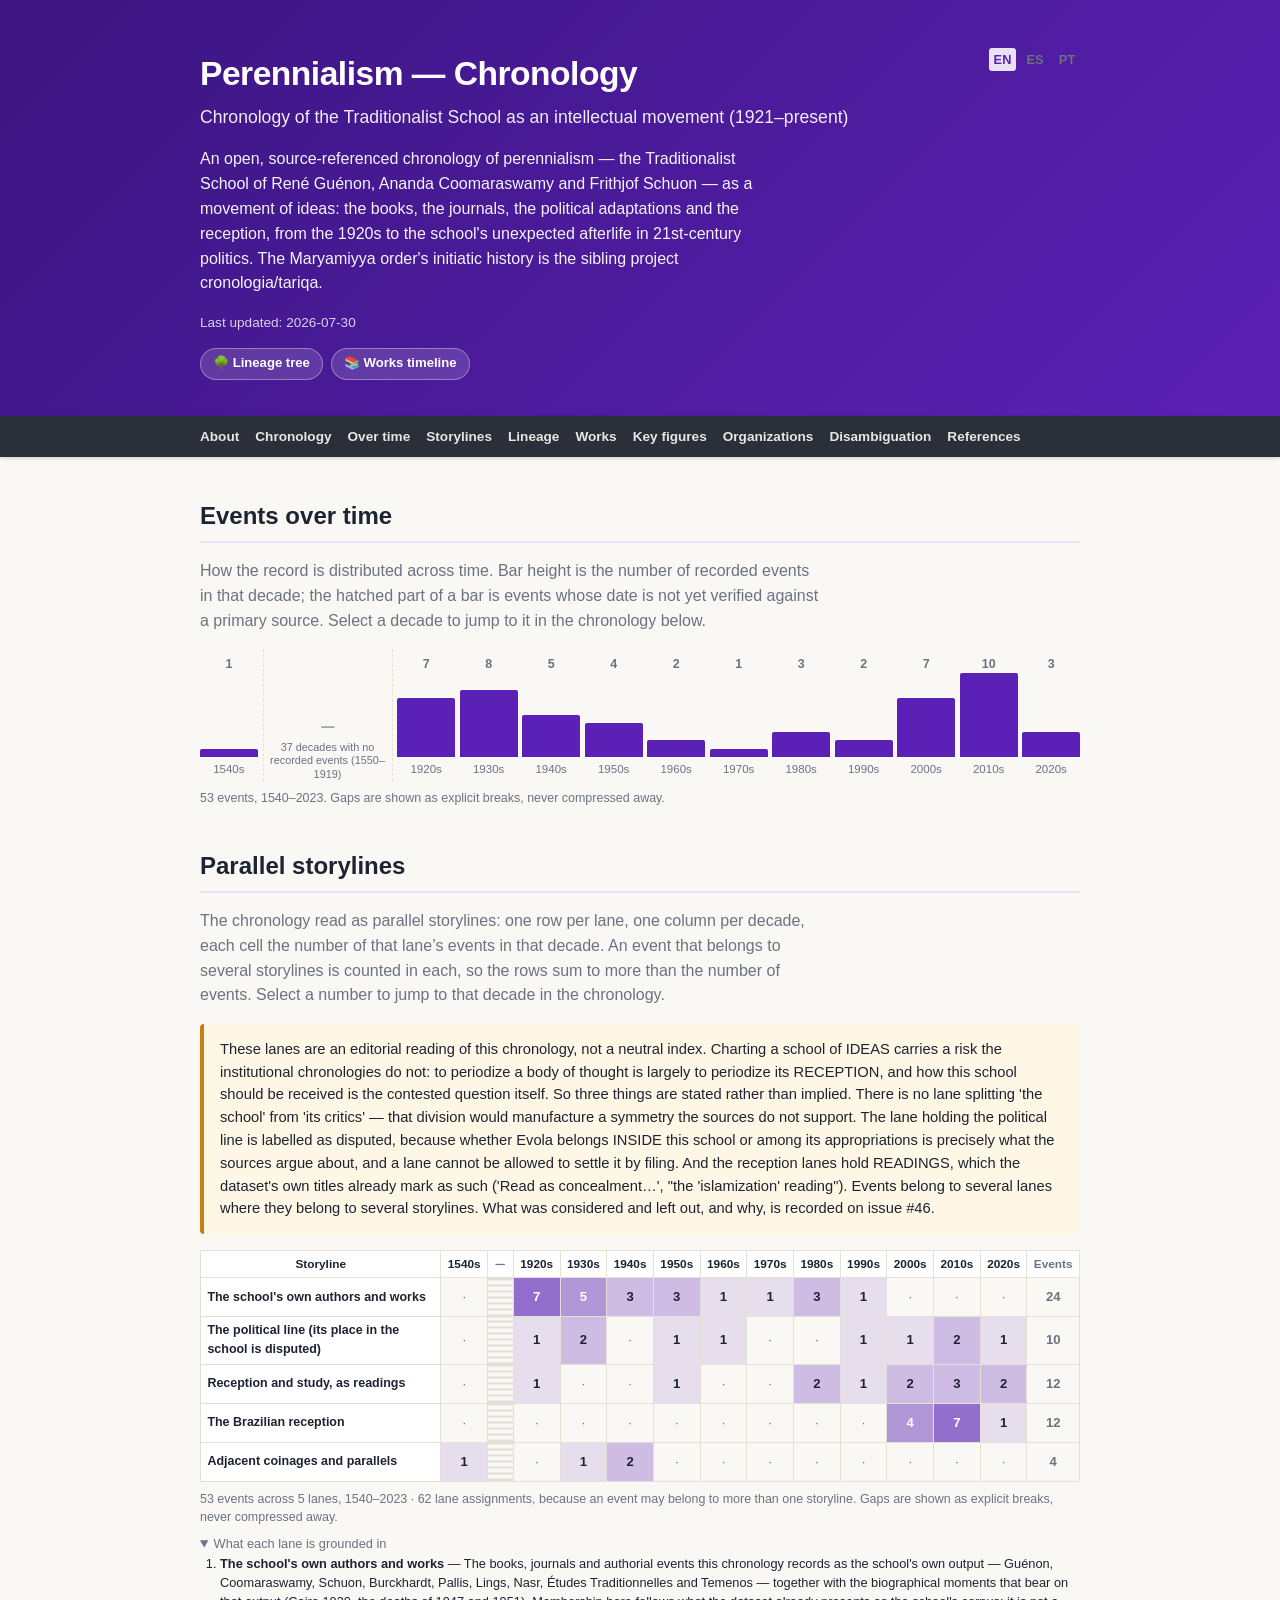
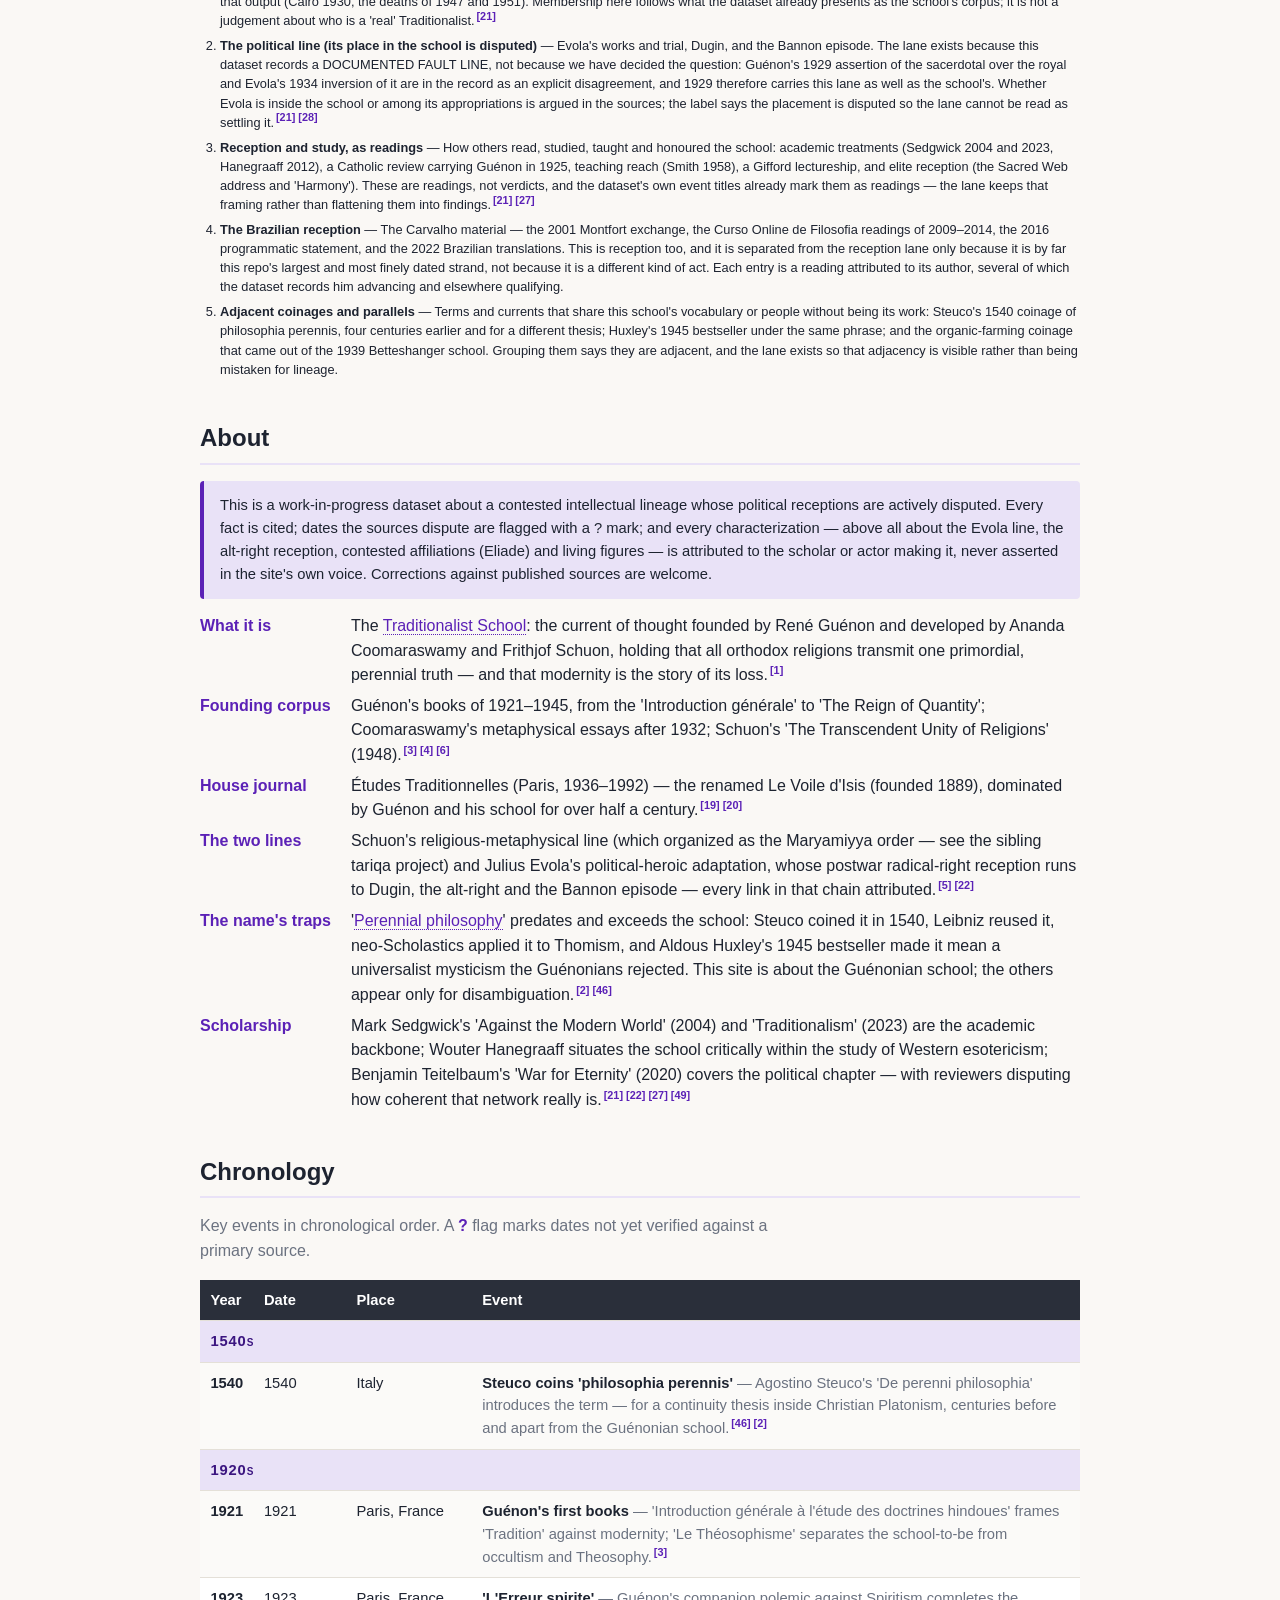
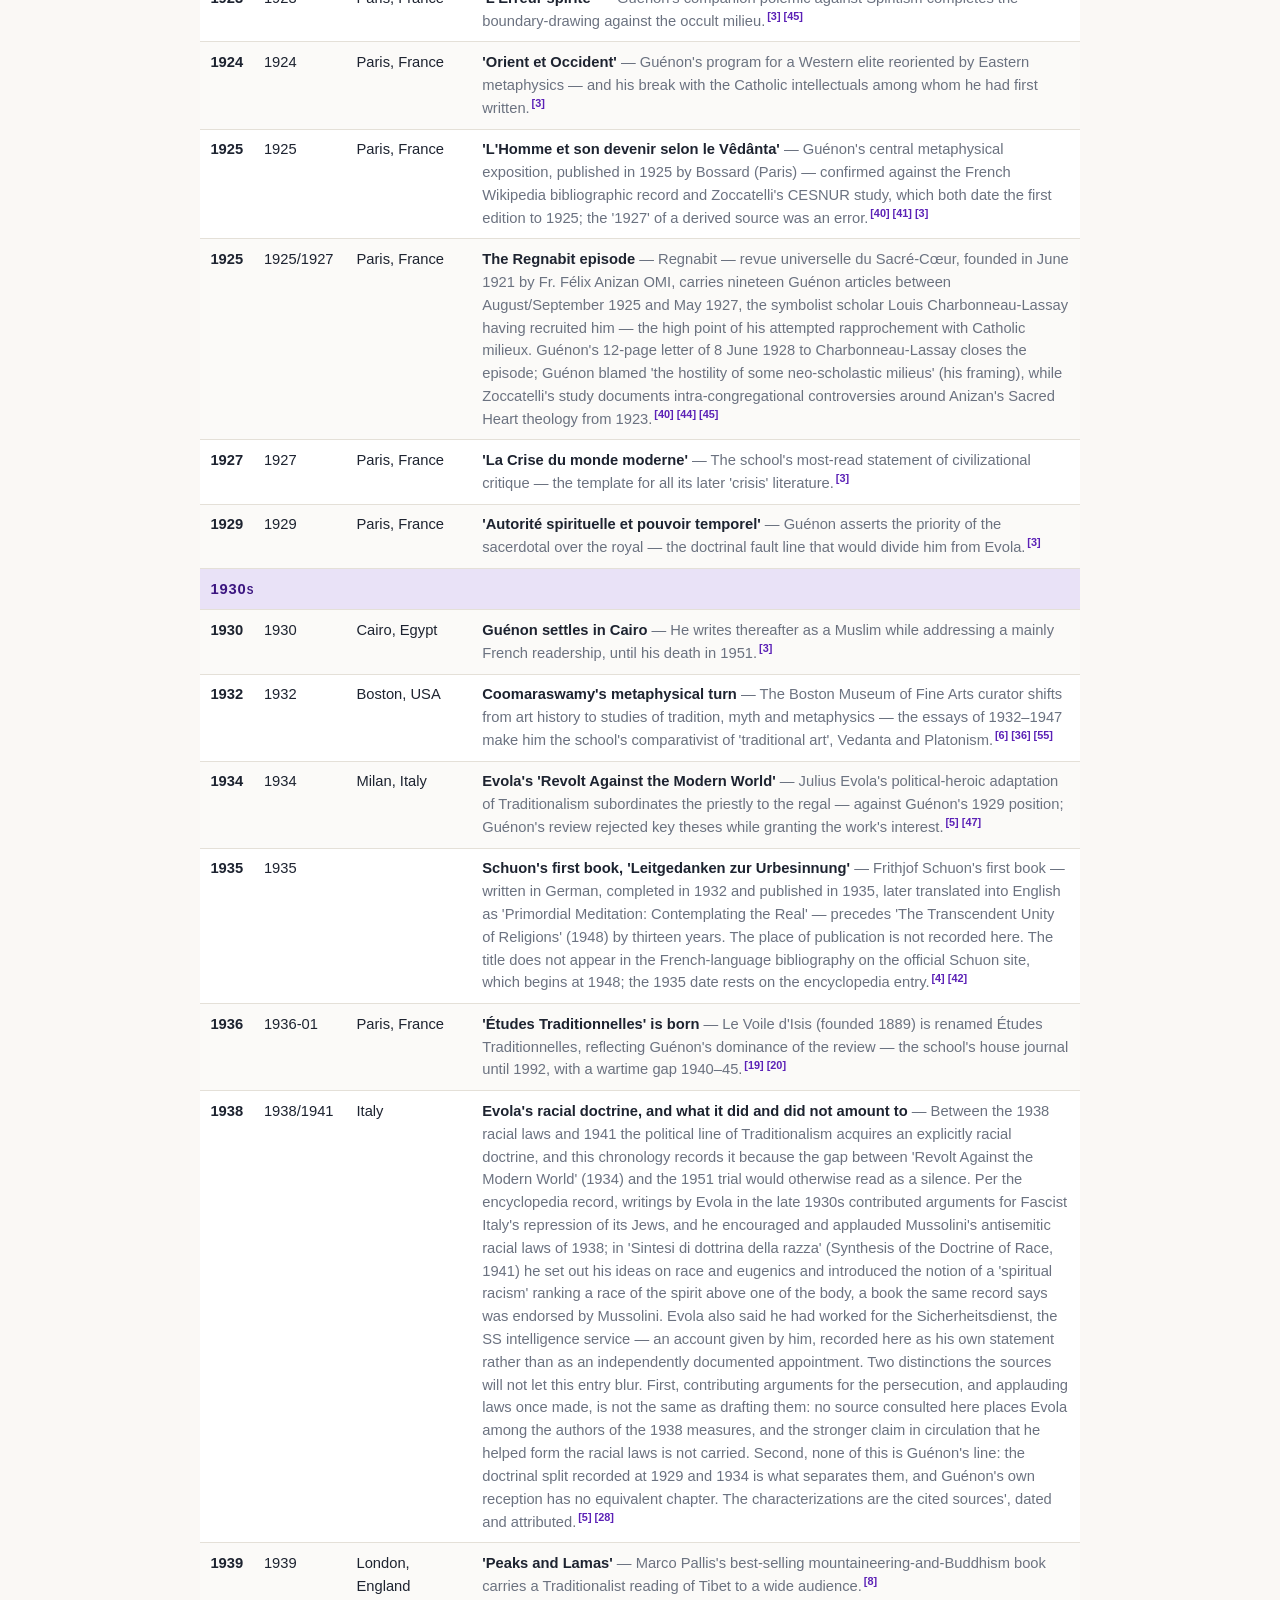
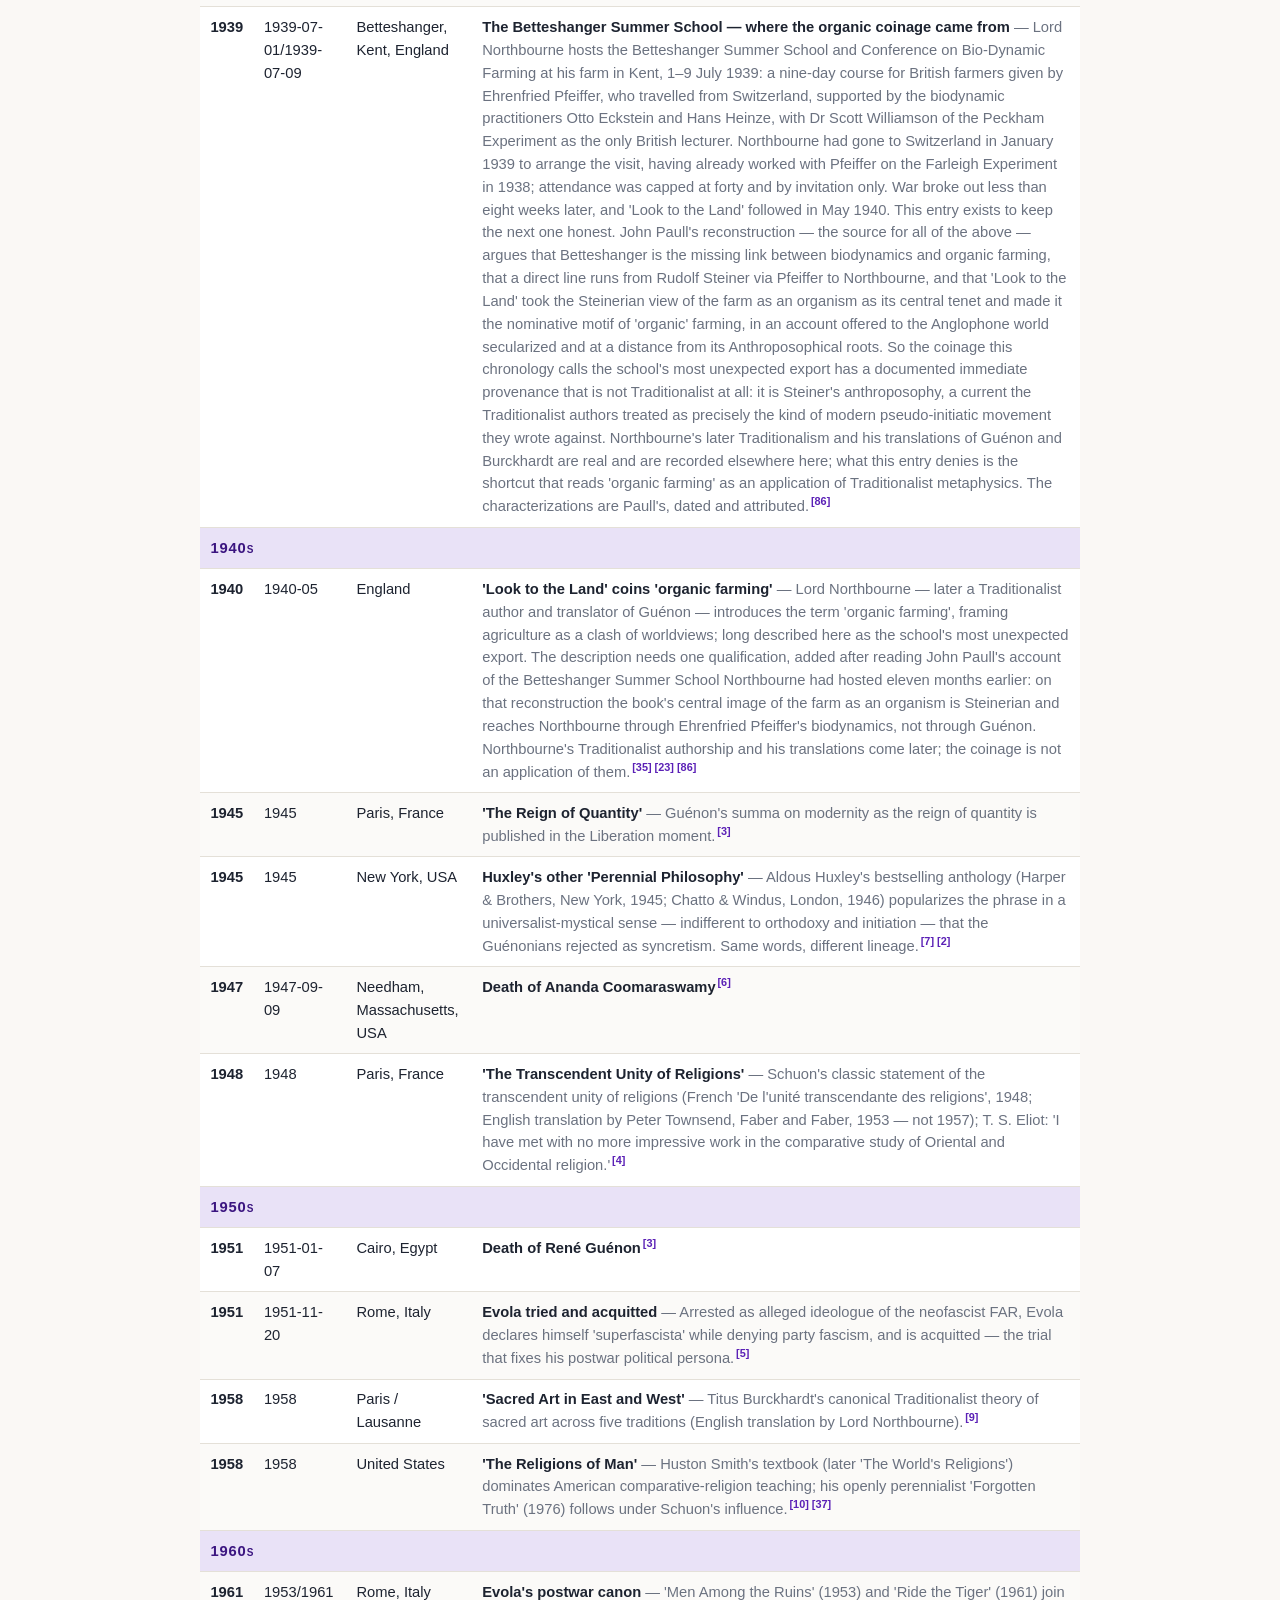
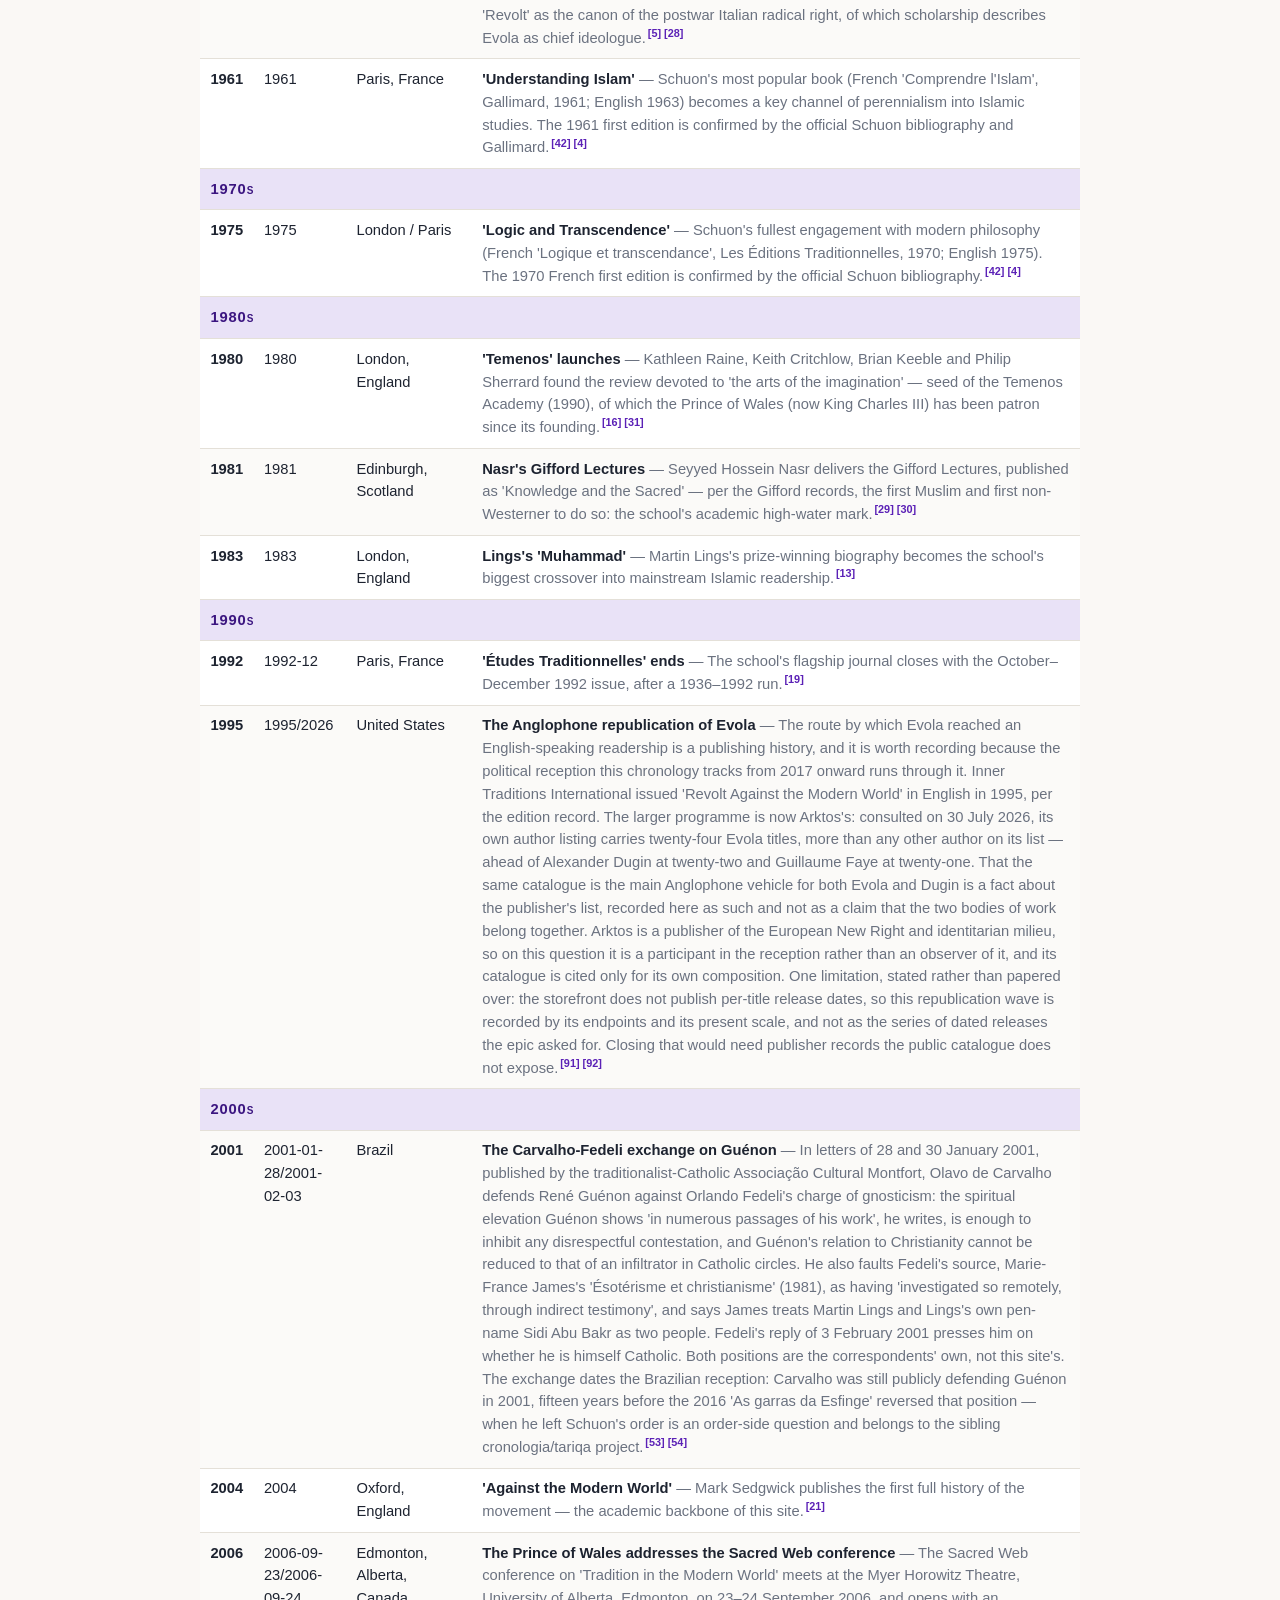
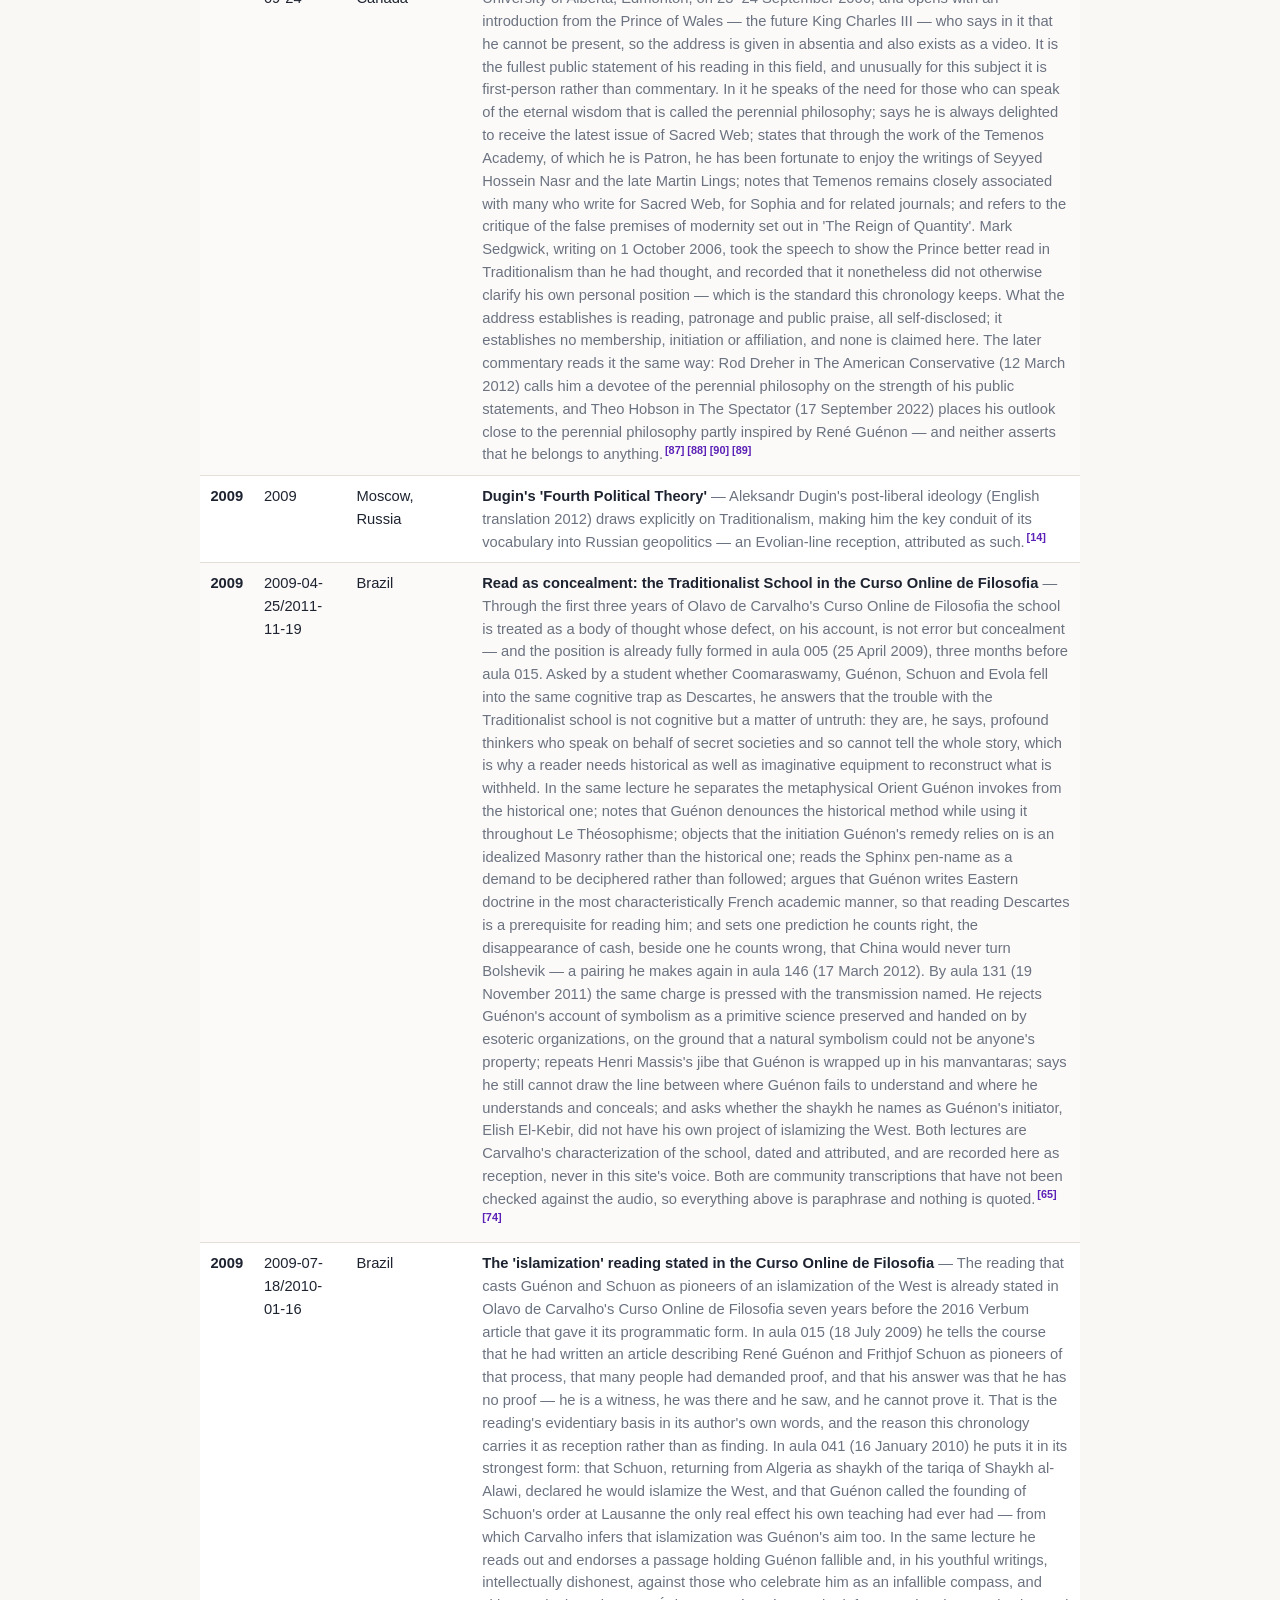
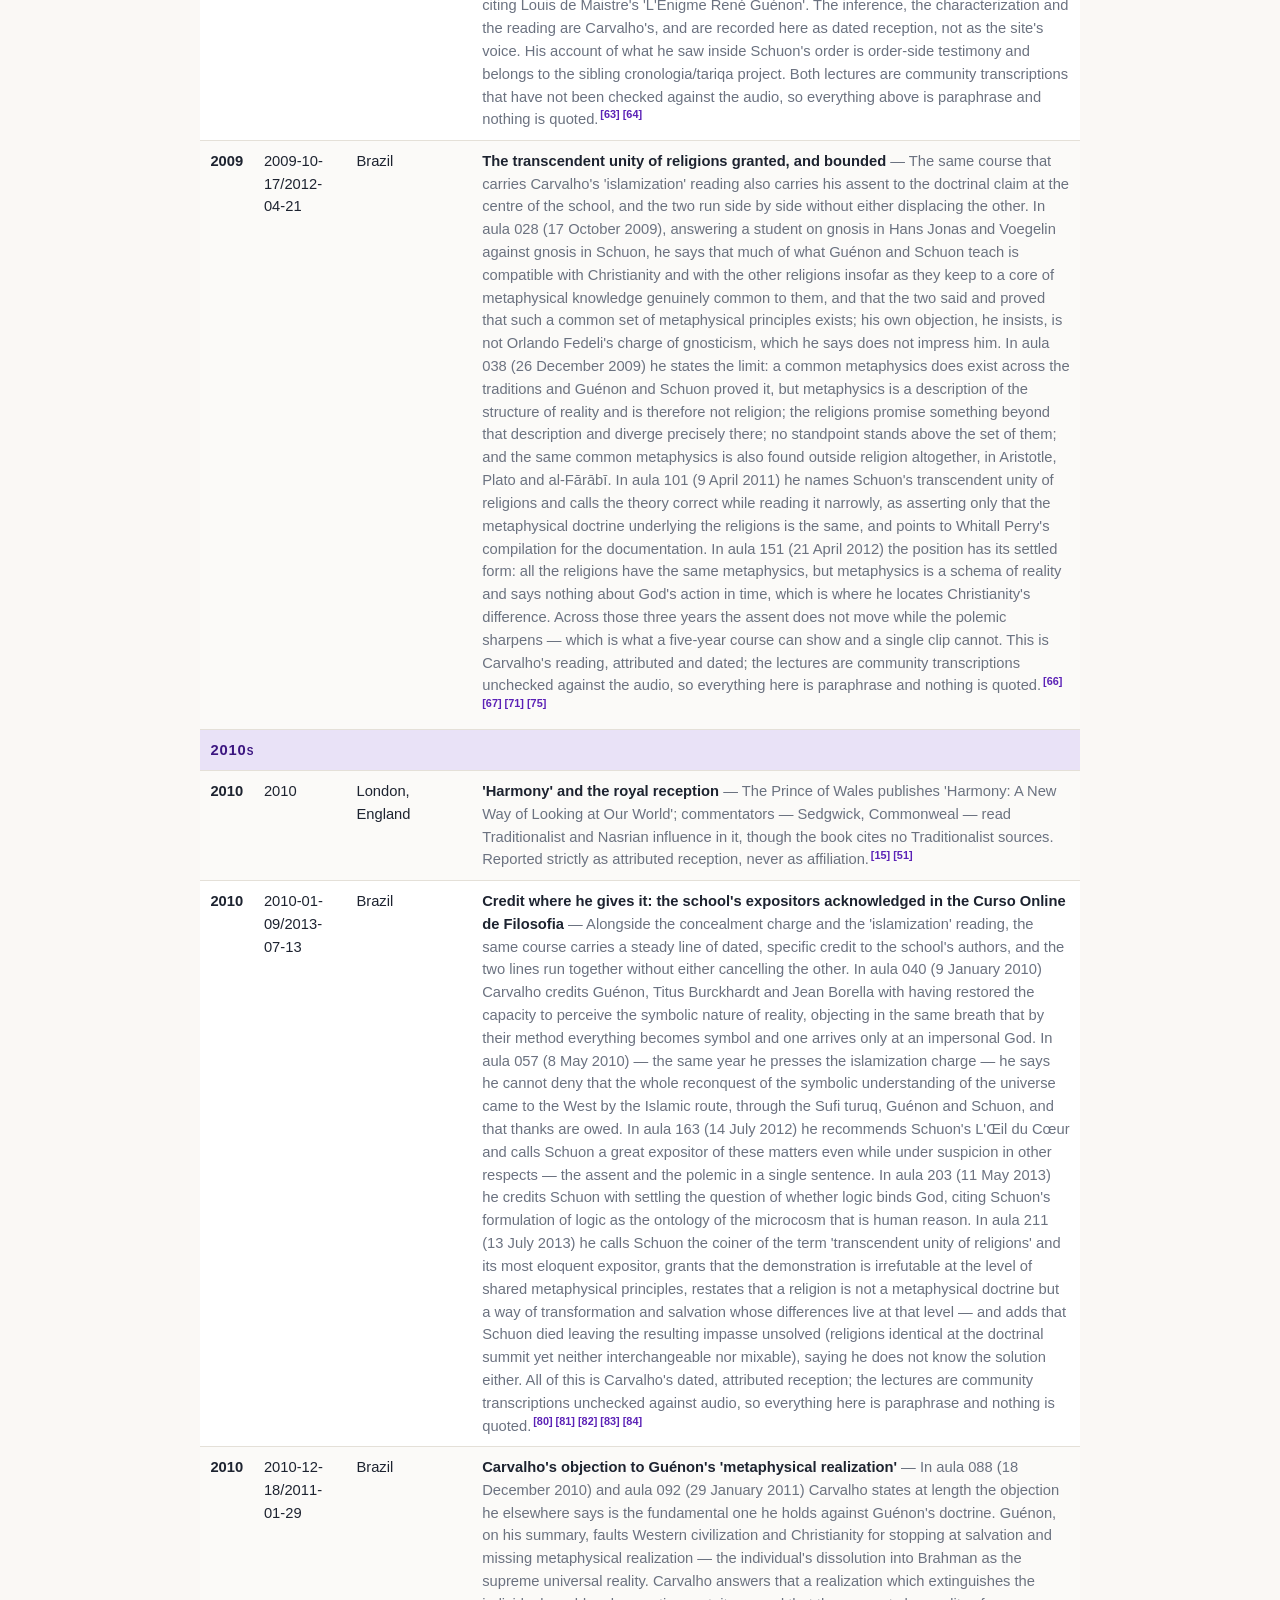
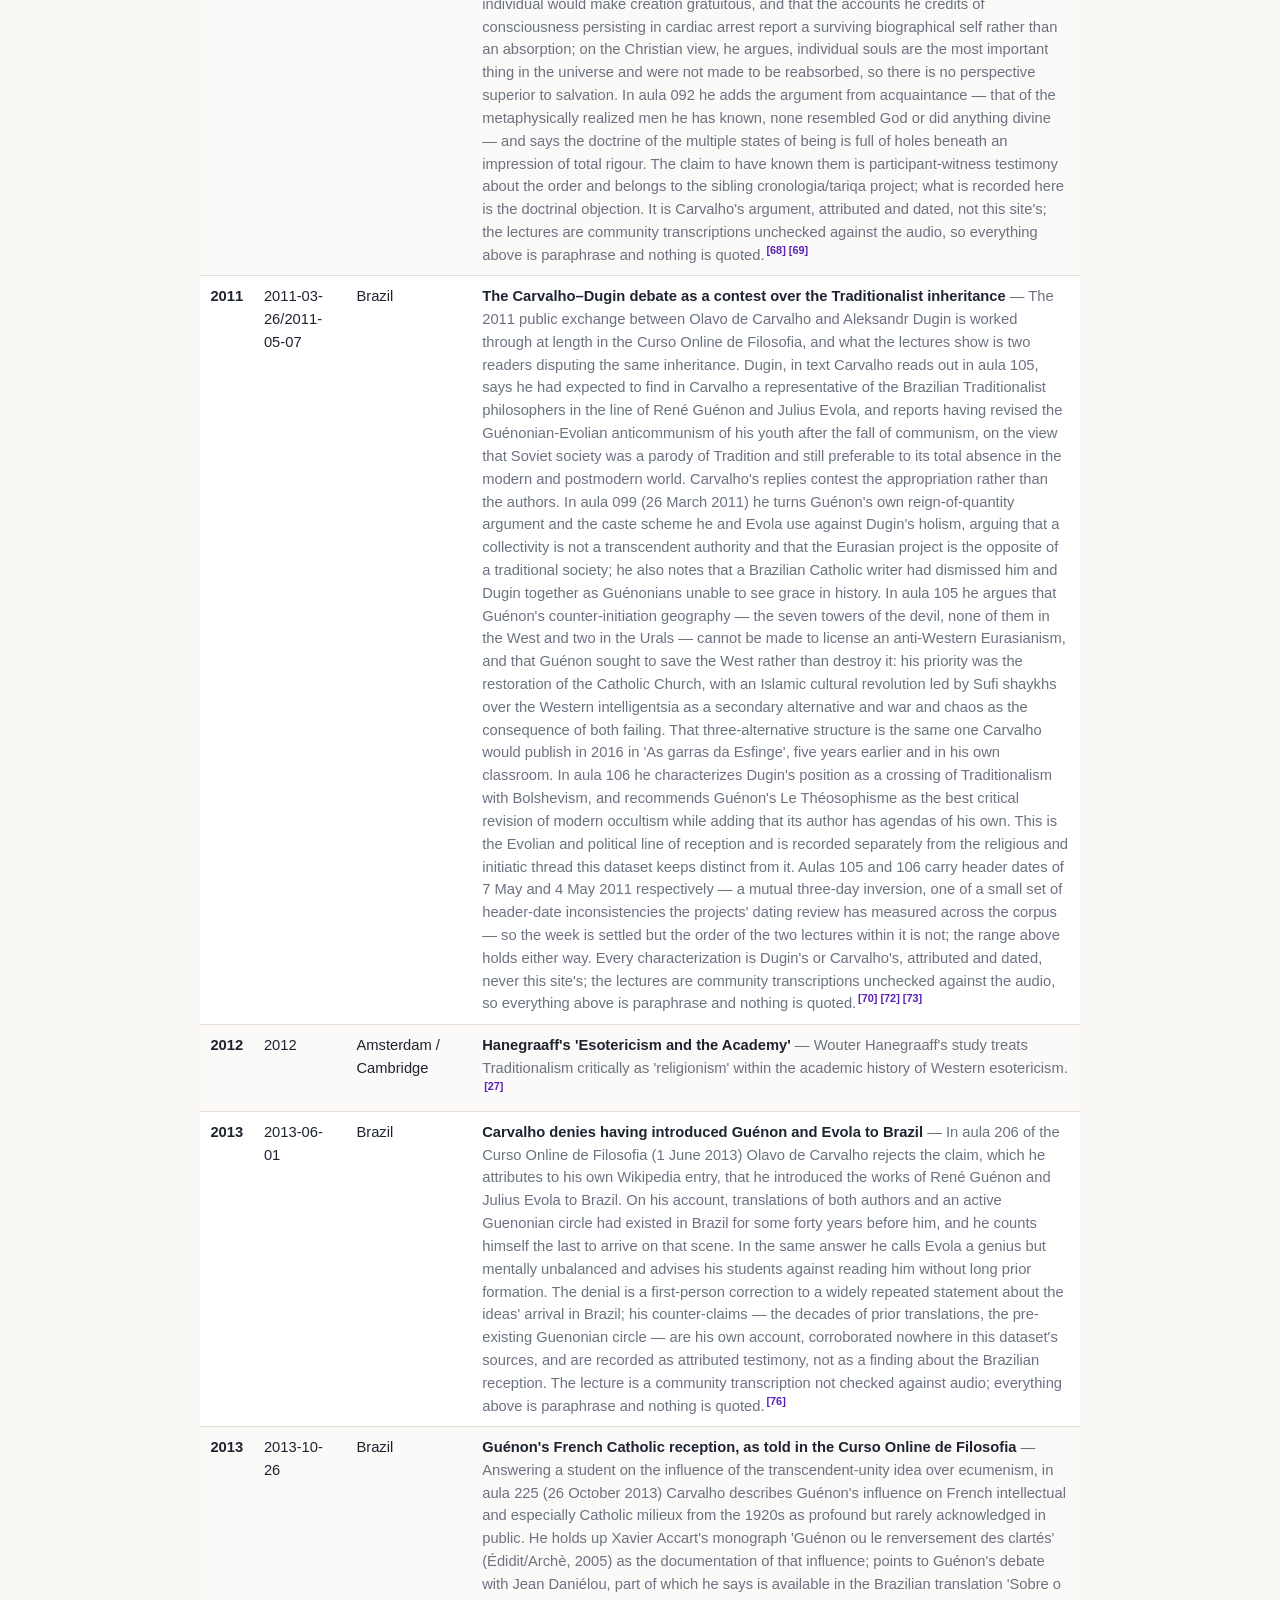
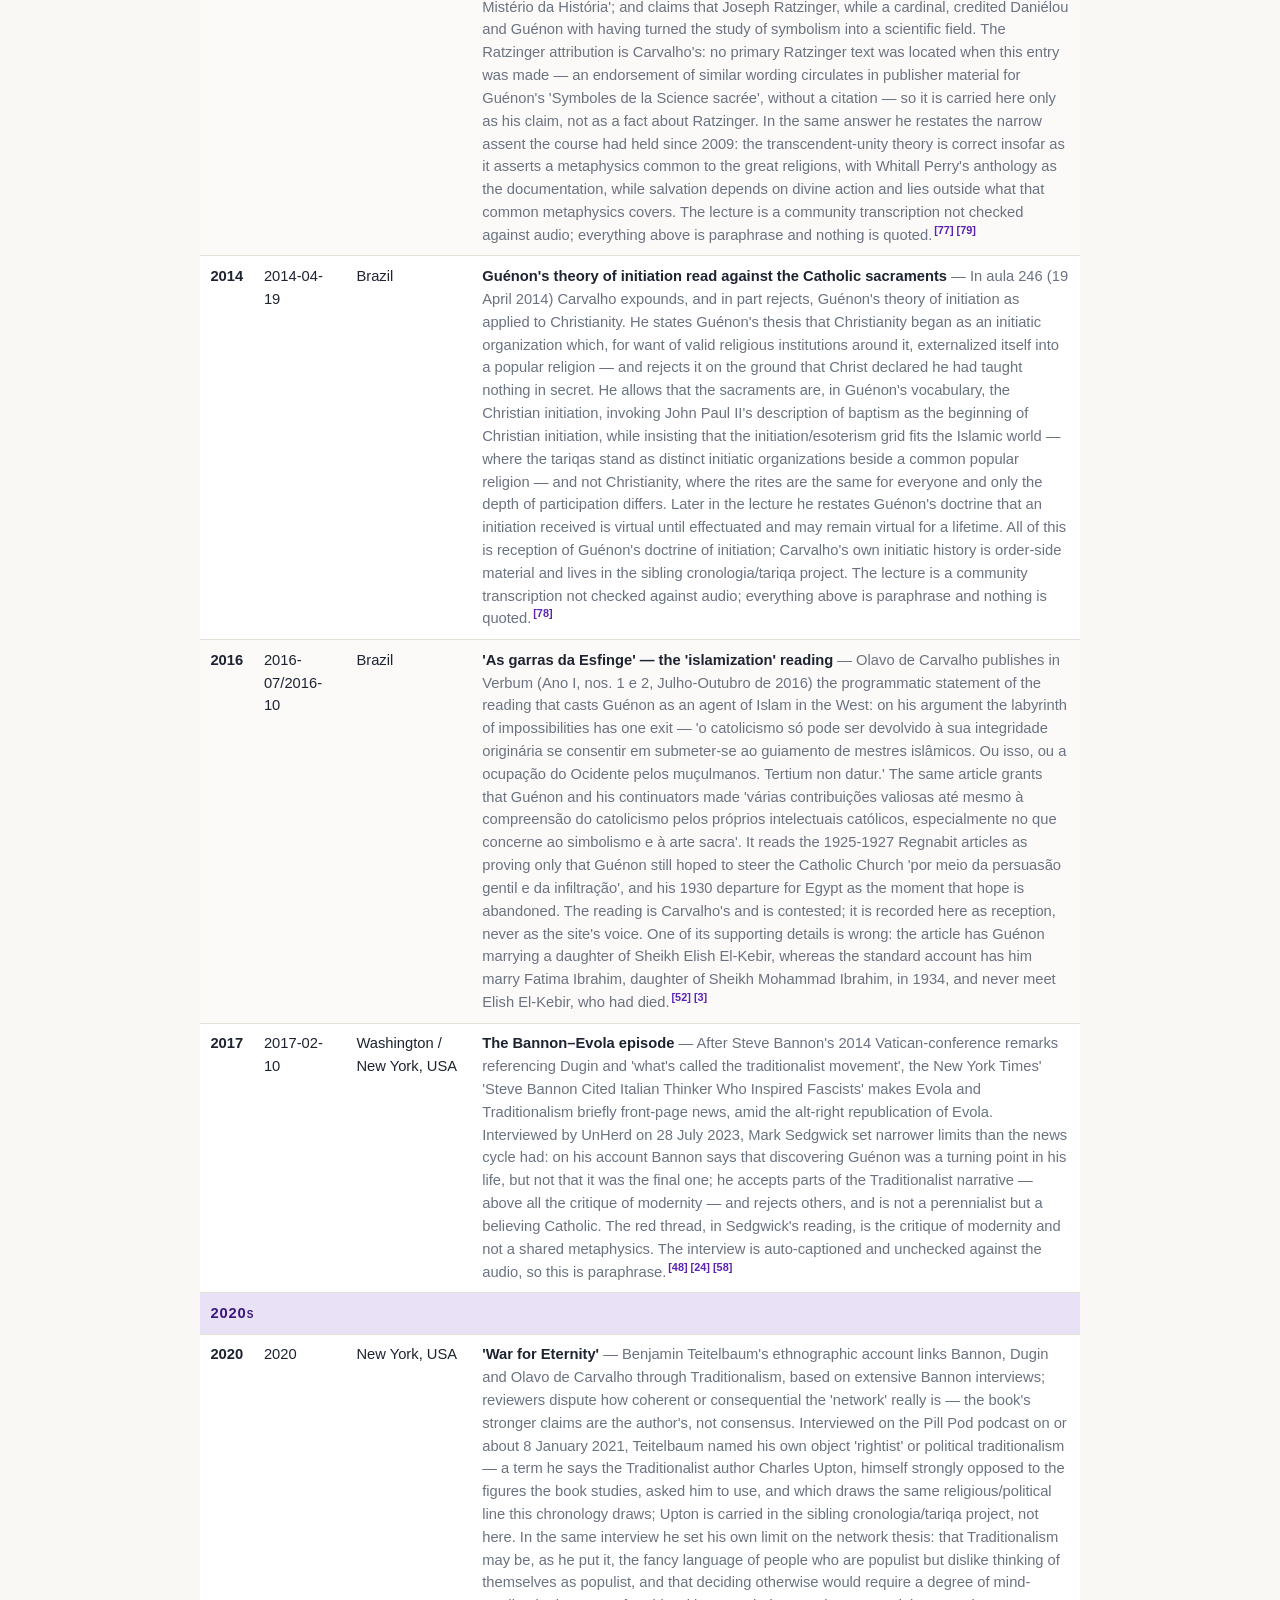
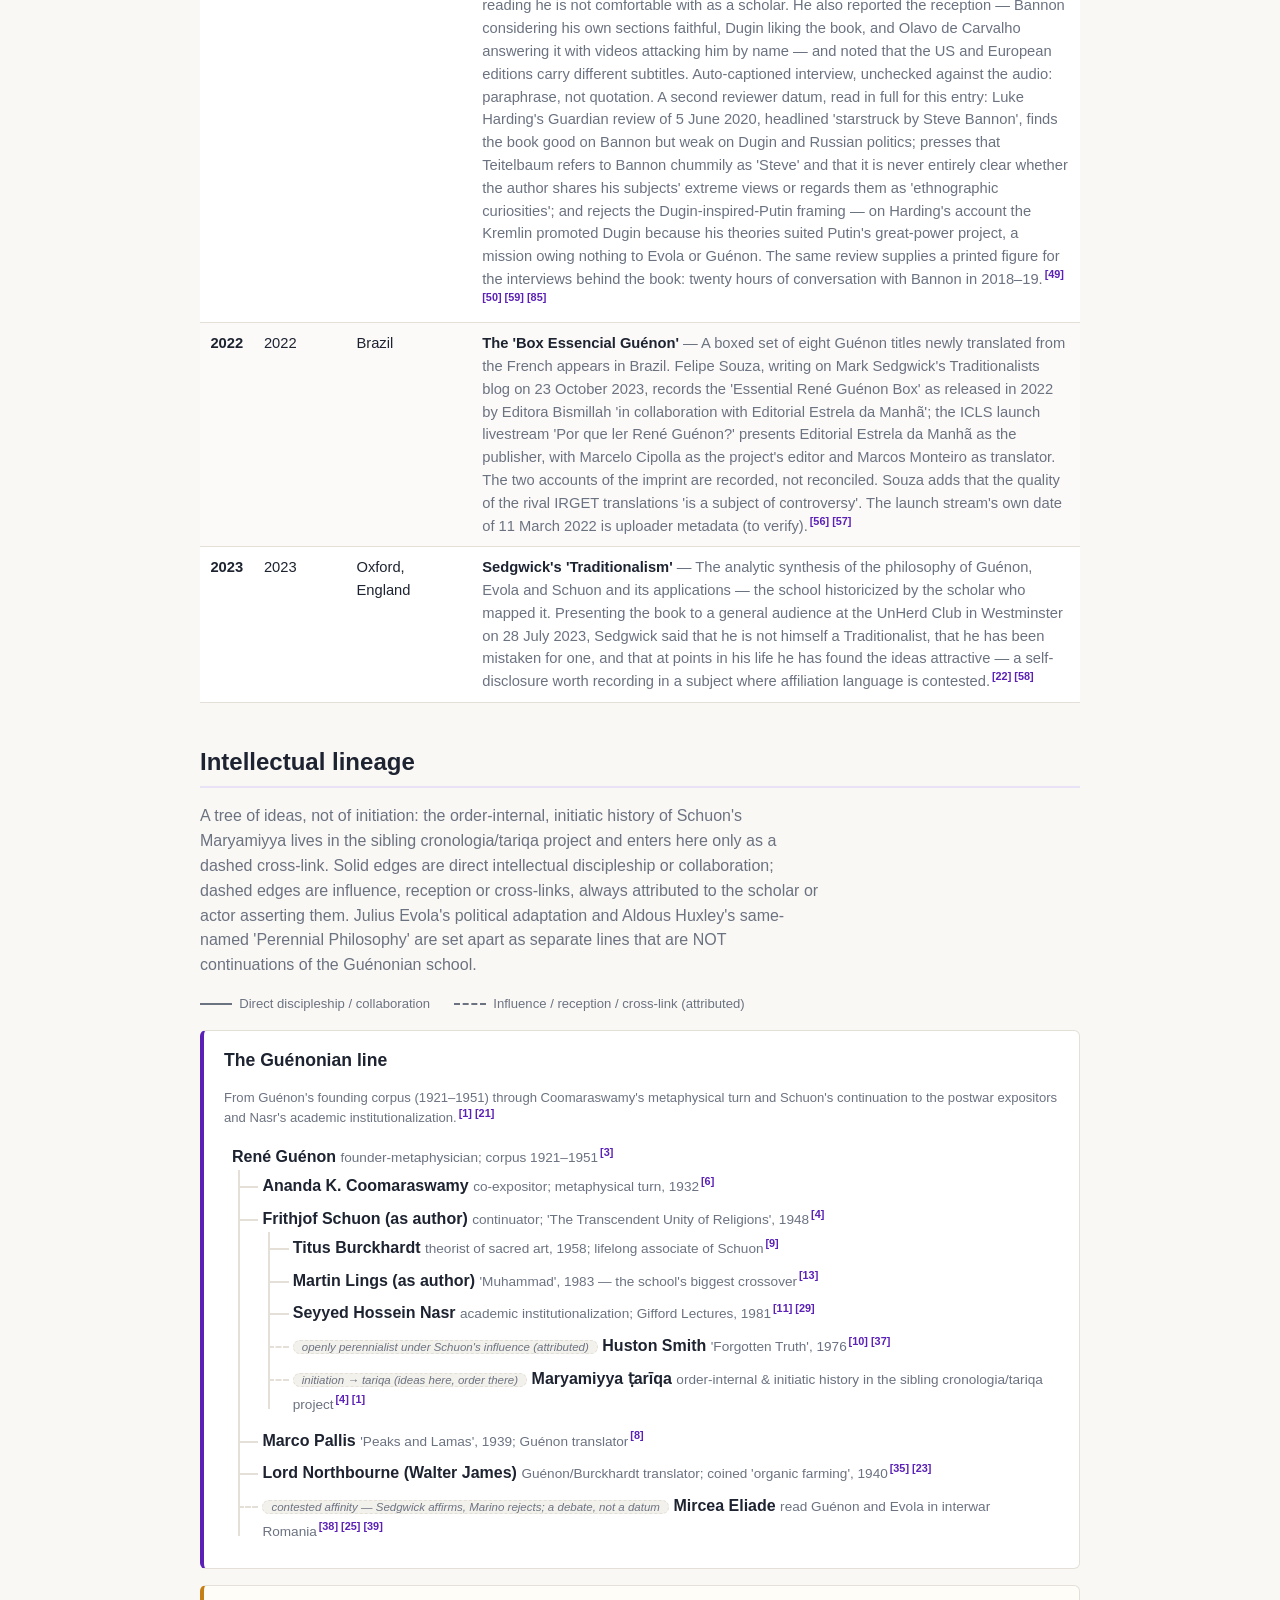
==== docs/en/index.html @ f74b1e5d "Wayback: refresh data/archives.json (scheduled preservation run)" ====
<!DOCTYPE html>
<html lang="en">
<head>
  <meta charset="utf-8">
  <meta name="viewport" content="width=device-width, initial-scale=1">
  <title>Perennialism — Chronology</title>
  <meta name="description" content="An open, source-referenced chronology of perennialism — the Traditionalist School of René Guénon, Ananda Coomaraswamy and Frithjof Schuon — as a movement of ideas: the books, the journals, the political adaptations and the reception, from the 1920s to the school&#39;s unexpected afterlife in 21st-century politics. The Maryamiyya order&#39;s initiatic history is the sibling project cronologia/tariqa.">
  <!-- Google tag (gtag.js) -->
  <script async src="https://www.googletagmanager.com/gtag/js?id=G-R9LV1QZHVE"></script>
  <script>
    window.dataLayer = window.dataLayer || [];
    function gtag(){dataLayer.push(arguments);}
    gtag('js', new Date());
    gtag('config', 'G-R9LV1QZHVE');
  </script>
  <link rel="stylesheet" href="../styles.css">
  <link rel="canonical" href="https://cronologia.github.io/perennialism/en/">
  <link rel="alternate" hreflang="en" href="https://cronologia.github.io/perennialism/en/">
  <link rel="alternate" hreflang="es" href="https://cronologia.github.io/perennialism/es/">
  <link rel="alternate" hreflang="pt" href="https://cronologia.github.io/perennialism/pt/">
  <link rel="alternate" hreflang="x-default" href="https://cronologia.github.io/perennialism/">
  <meta property="og:type" content="website">
  <meta property="og:site_name" content="Perennialism — Chronology">
  <meta property="og:locale" content="en_US">
  <meta property="og:title" content="Perennialism — Chronology">
  <meta property="og:description" content="An open, source-referenced chronology of perennialism — the Traditionalist School of René Guénon, Ananda Coomaraswamy and Frithjof Schuon — as a movement of ideas: the books, the journals, the political adaptations and the reception, from the 1920s to the school&#39;s unexpected afterlife in 21st-century politics. The Maryamiyya order&#39;s initiatic history is the sibling project cronologia/tariqa.">
  <meta property="og:url" content="https://cronologia.github.io/perennialism/en/">
  <meta name="twitter:card" content="summary">
  <meta name="twitter:title" content="Perennialism — Chronology">
  <meta name="twitter:description" content="An open, source-referenced chronology of perennialism — the Traditionalist School of René Guénon, Ananda Coomaraswamy and Frithjof Schuon — as a movement of ideas: the books, the journals, the political adaptations and the reception, from the 1920s to the school&#39;s unexpected afterlife in 21st-century politics. The Maryamiyya order&#39;s initiatic history is the sibling project cronologia/tariqa.">
  <script type="application/ld+json">
  {
    "@context": "https://schema.org",
    "@type": "WebSite",
    "name": "Perennialism — Chronology",
    "description": "An open, source-referenced chronology of perennialism — the Traditionalist School of René Guénon, Ananda Coomaraswamy and Frithjof Schuon — as a movement of ideas: the books, the journals, the political adaptations and the reception, from the 1920s to the school's unexpected afterlife in 21st-century politics. The Maryamiyya order's initiatic history is the sibling project cronologia/tariqa.",
    "url": "https://cronologia.github.io/perennialism/en/",
    "inLanguage": "en"
  }
  </script>
</head>
<body>
  <header class="site-header">
    <div class="wrap">
      <nav class="lang-switch" aria-label="Language"><span class="lang-current" aria-current="true">EN</span><a href="../es/" hreflang="es">ES</a><a href="../pt/" hreflang="pt">PT</a></nav>
      <h1>Perennialism — Chronology</h1>
      <p class="subtitle">Chronology of the Traditionalist School as an intellectual movement (1921–present)</p>
      <p class="lead">An open, source-referenced chronology of perennialism — the Traditionalist School of René Guénon, Ananda Coomaraswamy and Frithjof Schuon — as a movement of ideas: the books, the journals, the political adaptations and the reception, from the 1920s to the school&#39;s unexpected afterlife in 21st-century politics. The Maryamiyya order&#39;s initiatic history is the sibling project cronologia/tariqa.</p>
      <p class="updated">Last updated: 2026-07-30</p>
      <div class="viz-chips">
        <a href="#lineage">🌳 Lineage tree</a>
        <a href="#branch-timeline">📚 Works timeline</a>
      </div>
    </div>
  </header>

  <nav class="site-nav">
    <div class="wrap">
      <a href="#about">About</a>
      <a href="#chronology">Chronology</a>
      <a href="#chronology-spine">Over time</a>
      <a href="#threads">Storylines</a>
      <a href="#lineage">Lineage</a>
      <a href="#branch-timeline">Works</a>
      <a href="#figures">Key figures</a>
      <a href="#organizations">Organizations</a>
      <a href="#disambiguation">Disambiguation</a>
      <a href="#references">References</a>
    </div>
  </nav>

  <main class="wrap">
    <section id="chronology-spine" class="viz">
      <h2>Events over time</h2>
      <p class="section-intro">How the record is distributed across time. Bar height is the number of recorded events in that decade; the hatched part of a bar is events whose date is not yet verified against a primary source. Select a decade to jump to it in the chronology below.</p>
      <figure class="chrono-spine">
        <div class="viz-scroll">
        <ol class="cs-track-list">
          <li class="cs-col"><a href="#decade-1540" title="1540s: 1 event"><span class="cs-count">1</span><span class="cs-track"><span class="cs-bar" style="height:10%"></span></span><span class="cs-label">1540s</span><span class="visually-hidden">1540s: 1 event</span></a></li>
          <li class="cs-break"><span class="cs-break-mark" aria-hidden="true">⸺</span><span class="cs-break-label">37 decades with no recorded events (1550–1919)</span></li>
          <li class="cs-col"><a href="#decade-1920" title="1920s: 7 events"><span class="cs-count">7</span><span class="cs-track"><span class="cs-bar" style="height:70%"></span></span><span class="cs-label">1920s</span><span class="visually-hidden">1920s: 7 events</span></a></li>
          <li class="cs-col"><a href="#decade-1930" title="1930s: 8 events"><span class="cs-count">8</span><span class="cs-track"><span class="cs-bar" style="height:80%"></span></span><span class="cs-label">1930s</span><span class="visually-hidden">1930s: 8 events</span></a></li>
          <li class="cs-col"><a href="#decade-1940" title="1940s: 5 events"><span class="cs-count">5</span><span class="cs-track"><span class="cs-bar" style="height:50%"></span></span><span class="cs-label">1940s</span><span class="visually-hidden">1940s: 5 events</span></a></li>
          <li class="cs-col"><a href="#decade-1950" title="1950s: 4 events"><span class="cs-count">4</span><span class="cs-track"><span class="cs-bar" style="height:40%"></span></span><span class="cs-label">1950s</span><span class="visually-hidden">1950s: 4 events</span></a></li>
          <li class="cs-col"><a href="#decade-1960" title="1960s: 2 events"><span class="cs-count">2</span><span class="cs-track"><span class="cs-bar" style="height:20%"></span></span><span class="cs-label">1960s</span><span class="visually-hidden">1960s: 2 events</span></a></li>
          <li class="cs-col"><a href="#decade-1970" title="1970s: 1 event"><span class="cs-count">1</span><span class="cs-track"><span class="cs-bar" style="height:10%"></span></span><span class="cs-label">1970s</span><span class="visually-hidden">1970s: 1 event</span></a></li>
          <li class="cs-col"><a href="#decade-1980" title="1980s: 3 events"><span class="cs-count">3</span><span class="cs-track"><span class="cs-bar" style="height:30%"></span></span><span class="cs-label">1980s</span><span class="visually-hidden">1980s: 3 events</span></a></li>
          <li class="cs-col"><a href="#decade-1990" title="1990s: 2 events"><span class="cs-count">2</span><span class="cs-track"><span class="cs-bar" style="height:20%"></span></span><span class="cs-label">1990s</span><span class="visually-hidden">1990s: 2 events</span></a></li>
          <li class="cs-col"><a href="#decade-2000" title="2000s: 7 events"><span class="cs-count">7</span><span class="cs-track"><span class="cs-bar" style="height:70%"></span></span><span class="cs-label">2000s</span><span class="visually-hidden">2000s: 7 events</span></a></li>
          <li class="cs-col"><a href="#decade-2010" title="2010s: 10 events"><span class="cs-count">10</span><span class="cs-track"><span class="cs-bar" style="height:100%"></span></span><span class="cs-label">2010s</span><span class="visually-hidden">2010s: 10 events</span></a></li>
          <li class="cs-col"><a href="#decade-2020" title="2020s: 3 events"><span class="cs-count">3</span><span class="cs-track"><span class="cs-bar" style="height:30%"></span></span><span class="cs-label">2020s</span><span class="visually-hidden">2020s: 3 events</span></a></li>
        </ol>
        </div>
        <figcaption>53 events, 1540–2023. Gaps are shown as explicit breaks, never compressed away.</figcaption>
      </figure>
    </section>

    <section id="threads" class="viz">
      <h2>Parallel storylines</h2>
      <p class="section-intro">The chronology read as parallel storylines: one row per lane, one column per decade, each cell the number of that lane’s events in that decade. An event that belongs to several storylines is counted in each, so the rows sum to more than the number of events. Select a number to jump to that decade in the chronology.</p>
      <p class="notice notice-attribution">These lanes are an editorial reading of this chronology, not a neutral index. Charting a school of IDEAS carries a risk the institutional chronologies do not: to periodize a body of thought is largely to periodize its RECEPTION, and how this school should be received is the contested question itself. So three things are stated rather than implied. There is no lane splitting &#39;the school&#39; from &#39;its critics&#39; — that division would manufacture a symmetry the sources do not support. The lane holding the political line is labelled as disputed, because whether Evola belongs INSIDE this school or among its appropriations is precisely what the sources argue about, and a lane cannot be allowed to settle it by filing. And the reception lanes hold READINGS, which the dataset&#39;s own titles already mark as such (&#39;Read as concealment…&#39;, &quot;the &#39;islamization&#39; reading&quot;). Events belong to several lanes where they belong to several storylines. What was considered and left out, and why, is recorded on issue #46.</p>
      <figure class="swimlanes">
        <div class="viz-scroll">
        <table class="sw-grid">
          <thead>
            <tr><th scope="col">Storyline</th><th scope="col">1540s</th><th scope="col" class="sw-break" title="37 decades with no recorded events (1550–1919)"><span aria-hidden="true">⸺</span><span class="visually-hidden">37 decades with no recorded events (1550–1919)</span></th><th scope="col">1920s</th><th scope="col">1930s</th><th scope="col">1940s</th><th scope="col">1950s</th><th scope="col">1960s</th><th scope="col">1970s</th><th scope="col">1980s</th><th scope="col">1990s</th><th scope="col">2000s</th><th scope="col">2010s</th><th scope="col">2020s</th><th scope="col" class="sw-total">Events</th></tr>
          </thead>
          <tbody>
          <tr>
            <th scope="row">The school&#39;s own authors and works</th>
            <td class="sw-cell sw-zero"><span class="visually-hidden">The school&#39;s own authors and works, 1540s: no recorded events</span></td><td class="sw-break"></td><td class="sw-cell sw-i4"><a href="#decade-1920" title="The school&#39;s own authors and works, 1920s: 7 events">7<span class="visually-hidden">The school&#39;s own authors and works, 1920s: 7 events</span></a></td><td class="sw-cell sw-i3"><a href="#decade-1930" title="The school&#39;s own authors and works, 1930s: 5 events">5<span class="visually-hidden">The school&#39;s own authors and works, 1930s: 5 events</span></a></td><td class="sw-cell sw-i2"><a href="#decade-1940" title="The school&#39;s own authors and works, 1940s: 3 events">3<span class="visually-hidden">The school&#39;s own authors and works, 1940s: 3 events</span></a></td><td class="sw-cell sw-i2"><a href="#decade-1950" title="The school&#39;s own authors and works, 1950s: 3 events">3<span class="visually-hidden">The school&#39;s own authors and works, 1950s: 3 events</span></a></td><td class="sw-cell sw-i1"><a href="#decade-1960" title="The school&#39;s own authors and works, 1960s: 1 event">1<span class="visually-hidden">The school&#39;s own authors and works, 1960s: 1 event</span></a></td><td class="sw-cell sw-i1"><a href="#decade-1970" title="The school&#39;s own authors and works, 1970s: 1 event">1<span class="visually-hidden">The school&#39;s own authors and works, 1970s: 1 event</span></a></td><td class="sw-cell sw-i2"><a href="#decade-1980" title="The school&#39;s own authors and works, 1980s: 3 events">3<span class="visually-hidden">The school&#39;s own authors and works, 1980s: 3 events</span></a></td><td class="sw-cell sw-i1"><a href="#decade-1990" title="The school&#39;s own authors and works, 1990s: 1 event">1<span class="visually-hidden">The school&#39;s own authors and works, 1990s: 1 event</span></a></td><td class="sw-cell sw-zero"><span class="visually-hidden">The school&#39;s own authors and works, 2000s: no recorded events</span></td><td class="sw-cell sw-zero"><span class="visually-hidden">The school&#39;s own authors and works, 2010s: no recorded events</span></td><td class="sw-cell sw-zero"><span class="visually-hidden">The school&#39;s own authors and works, 2020s: no recorded events</span></td>
            <td class="sw-total">24</td>
          </tr>
          <tr>
            <th scope="row">The political line (its place in the school is disputed)</th>
            <td class="sw-cell sw-zero"><span class="visually-hidden">The political line (its place in the school is disputed), 1540s: no recorded events</span></td><td class="sw-break"></td><td class="sw-cell sw-i1"><a href="#decade-1920" title="The political line (its place in the school is disputed), 1920s: 1 event">1<span class="visually-hidden">The political line (its place in the school is disputed), 1920s: 1 event</span></a></td><td class="sw-cell sw-i2"><a href="#decade-1930" title="The political line (its place in the school is disputed), 1930s: 2 events">2<span class="visually-hidden">The political line (its place in the school is disputed), 1930s: 2 events</span></a></td><td class="sw-cell sw-zero"><span class="visually-hidden">The political line (its place in the school is disputed), 1940s: no recorded events</span></td><td class="sw-cell sw-i1"><a href="#decade-1950" title="The political line (its place in the school is disputed), 1950s: 1 event">1<span class="visually-hidden">The political line (its place in the school is disputed), 1950s: 1 event</span></a></td><td class="sw-cell sw-i1"><a href="#decade-1960" title="The political line (its place in the school is disputed), 1960s: 1 event">1<span class="visually-hidden">The political line (its place in the school is disputed), 1960s: 1 event</span></a></td><td class="sw-cell sw-zero"><span class="visually-hidden">The political line (its place in the school is disputed), 1970s: no recorded events</span></td><td class="sw-cell sw-zero"><span class="visually-hidden">The political line (its place in the school is disputed), 1980s: no recorded events</span></td><td class="sw-cell sw-i1"><a href="#decade-1990" title="The political line (its place in the school is disputed), 1990s: 1 event">1<span class="visually-hidden">The political line (its place in the school is disputed), 1990s: 1 event</span></a></td><td class="sw-cell sw-i1"><a href="#decade-2000" title="The political line (its place in the school is disputed), 2000s: 1 event">1<span class="visually-hidden">The political line (its place in the school is disputed), 2000s: 1 event</span></a></td><td class="sw-cell sw-i2"><a href="#decade-2010" title="The political line (its place in the school is disputed), 2010s: 2 events">2<span class="visually-hidden">The political line (its place in the school is disputed), 2010s: 2 events</span></a></td><td class="sw-cell sw-i1"><a href="#decade-2020" title="The political line (its place in the school is disputed), 2020s: 1 event">1<span class="visually-hidden">The political line (its place in the school is disputed), 2020s: 1 event</span></a></td>
            <td class="sw-total">10</td>
          </tr>
          <tr>
            <th scope="row">Reception and study, as readings</th>
            <td class="sw-cell sw-zero"><span class="visually-hidden">Reception and study, as readings, 1540s: no recorded events</span></td><td class="sw-break"></td><td class="sw-cell sw-i1"><a href="#decade-1920" title="Reception and study, as readings, 1920s: 1 event">1<span class="visually-hidden">Reception and study, as readings, 1920s: 1 event</span></a></td><td class="sw-cell sw-zero"><span class="visually-hidden">Reception and study, as readings, 1930s: no recorded events</span></td><td class="sw-cell sw-zero"><span class="visually-hidden">Reception and study, as readings, 1940s: no recorded events</span></td><td class="sw-cell sw-i1"><a href="#decade-1950" title="Reception and study, as readings, 1950s: 1 event">1<span class="visually-hidden">Reception and study, as readings, 1950s: 1 event</span></a></td><td class="sw-cell sw-zero"><span class="visually-hidden">Reception and study, as readings, 1960s: no recorded events</span></td><td class="sw-cell sw-zero"><span class="visually-hidden">Reception and study, as readings, 1970s: no recorded events</span></td><td class="sw-cell sw-i2"><a href="#decade-1980" title="Reception and study, as readings, 1980s: 2 events">2<span class="visually-hidden">Reception and study, as readings, 1980s: 2 events</span></a></td><td class="sw-cell sw-i1"><a href="#decade-1990" title="Reception and study, as readings, 1990s: 1 event">1<span class="visually-hidden">Reception and study, as readings, 1990s: 1 event</span></a></td><td class="sw-cell sw-i2"><a href="#decade-2000" title="Reception and study, as readings, 2000s: 2 events">2<span class="visually-hidden">Reception and study, as readings, 2000s: 2 events</span></a></td><td class="sw-cell sw-i2"><a href="#decade-2010" title="Reception and study, as readings, 2010s: 3 events">3<span class="visually-hidden">Reception and study, as readings, 2010s: 3 events</span></a></td><td class="sw-cell sw-i2"><a href="#decade-2020" title="Reception and study, as readings, 2020s: 2 events">2<span class="visually-hidden">Reception and study, as readings, 2020s: 2 events</span></a></td>
            <td class="sw-total">12</td>
          </tr>
          <tr>
            <th scope="row">The Brazilian reception</th>
            <td class="sw-cell sw-zero"><span class="visually-hidden">The Brazilian reception, 1540s: no recorded events</span></td><td class="sw-break"></td><td class="sw-cell sw-zero"><span class="visually-hidden">The Brazilian reception, 1920s: no recorded events</span></td><td class="sw-cell sw-zero"><span class="visually-hidden">The Brazilian reception, 1930s: no recorded events</span></td><td class="sw-cell sw-zero"><span class="visually-hidden">The Brazilian reception, 1940s: no recorded events</span></td><td class="sw-cell sw-zero"><span class="visually-hidden">The Brazilian reception, 1950s: no recorded events</span></td><td class="sw-cell sw-zero"><span class="visually-hidden">The Brazilian reception, 1960s: no recorded events</span></td><td class="sw-cell sw-zero"><span class="visually-hidden">The Brazilian reception, 1970s: no recorded events</span></td><td class="sw-cell sw-zero"><span class="visually-hidden">The Brazilian reception, 1980s: no recorded events</span></td><td class="sw-cell sw-zero"><span class="visually-hidden">The Brazilian reception, 1990s: no recorded events</span></td><td class="sw-cell sw-i3"><a href="#decade-2000" title="The Brazilian reception, 2000s: 4 events">4<span class="visually-hidden">The Brazilian reception, 2000s: 4 events</span></a></td><td class="sw-cell sw-i4"><a href="#decade-2010" title="The Brazilian reception, 2010s: 7 events">7<span class="visually-hidden">The Brazilian reception, 2010s: 7 events</span></a></td><td class="sw-cell sw-i1"><a href="#decade-2020" title="The Brazilian reception, 2020s: 1 event">1<span class="visually-hidden">The Brazilian reception, 2020s: 1 event</span></a></td>
            <td class="sw-total">12</td>
          </tr>
          <tr>
            <th scope="row">Adjacent coinages and parallels</th>
            <td class="sw-cell sw-i1"><a href="#decade-1540" title="Adjacent coinages and parallels, 1540s: 1 event">1<span class="visually-hidden">Adjacent coinages and parallels, 1540s: 1 event</span></a></td><td class="sw-break"></td><td class="sw-cell sw-zero"><span class="visually-hidden">Adjacent coinages and parallels, 1920s: no recorded events</span></td><td class="sw-cell sw-i1"><a href="#decade-1930" title="Adjacent coinages and parallels, 1930s: 1 event">1<span class="visually-hidden">Adjacent coinages and parallels, 1930s: 1 event</span></a></td><td class="sw-cell sw-i2"><a href="#decade-1940" title="Adjacent coinages and parallels, 1940s: 2 events">2<span class="visually-hidden">Adjacent coinages and parallels, 1940s: 2 events</span></a></td><td class="sw-cell sw-zero"><span class="visually-hidden">Adjacent coinages and parallels, 1950s: no recorded events</span></td><td class="sw-cell sw-zero"><span class="visually-hidden">Adjacent coinages and parallels, 1960s: no recorded events</span></td><td class="sw-cell sw-zero"><span class="visually-hidden">Adjacent coinages and parallels, 1970s: no recorded events</span></td><td class="sw-cell sw-zero"><span class="visually-hidden">Adjacent coinages and parallels, 1980s: no recorded events</span></td><td class="sw-cell sw-zero"><span class="visually-hidden">Adjacent coinages and parallels, 1990s: no recorded events</span></td><td class="sw-cell sw-zero"><span class="visually-hidden">Adjacent coinages and parallels, 2000s: no recorded events</span></td><td class="sw-cell sw-zero"><span class="visually-hidden">Adjacent coinages and parallels, 2010s: no recorded events</span></td><td class="sw-cell sw-zero"><span class="visually-hidden">Adjacent coinages and parallels, 2020s: no recorded events</span></td>
            <td class="sw-total">4</td>
          </tr>
          </tbody>
        </table>
        </div>
        <figcaption>53 events across 5 lanes, 1540–2023 · 62 lane assignments, because an event may belong to more than one storyline. Gaps are shown as explicit breaks, never compressed away.</figcaption>
      </figure>
      <details class="sw-bases" open>
        <summary>What each lane is grounded in</summary>
        <ol class="branch-notes">
            <li><strong>The school&#39;s own authors and works</strong> — The books, journals and authorial events this chronology records as the school&#39;s own output — Guénon, Coomaraswamy, Schuon, Burckhardt, Pallis, Lings, Nasr, Études Traditionnelles and Temenos — together with the biographical moments that bear on that output (Cairo 1930, the deaths of 1947 and 1951). Membership here follows what the dataset already presents as the school&#39;s corpus; it is not a judgement about who is a &#39;real&#39; Traditionalist.<sup class="cite"><a href="#ref-21" title="Reference 21">[21]</a></sup></li>
            <li><strong>The political line (its place in the school is disputed)</strong> — Evola&#39;s works and trial, Dugin, and the Bannon episode. The lane exists because this dataset records a DOCUMENTED FAULT LINE, not because we have decided the question: Guénon&#39;s 1929 assertion of the sacerdotal over the royal and Evola&#39;s 1934 inversion of it are in the record as an explicit disagreement, and 1929 therefore carries this lane as well as the school&#39;s. Whether Evola is inside the school or among its appropriations is argued in the sources; the label says the placement is disputed so the lane cannot be read as settling it.<sup class="cite"><a href="#ref-21" title="Reference 21">[21]</a> <a href="#ref-28" title="Reference 28">[28]</a></sup></li>
            <li><strong>Reception and study, as readings</strong> — How others read, studied, taught and honoured the school: academic treatments (Sedgwick 2004 and 2023, Hanegraaff 2012), a Catholic review carrying Guénon in 1925, teaching reach (Smith 1958), a Gifford lectureship, and elite reception (the Sacred Web address and &#39;Harmony&#39;). These are readings, not verdicts, and the dataset&#39;s own event titles already mark them as readings — the lane keeps that framing rather than flattening them into findings.<sup class="cite"><a href="#ref-21" title="Reference 21">[21]</a> <a href="#ref-27" title="Reference 27">[27]</a></sup></li>
            <li><strong>The Brazilian reception</strong> — The Carvalho material — the 2001 Montfort exchange, the Curso Online de Filosofia readings of 2009–2014, the 2016 programmatic statement, and the 2022 Brazilian translations. This is reception too, and it is separated from the reception lane only because it is by far this repo&#39;s largest and most finely dated strand, not because it is a different kind of act. Each entry is a reading attributed to its author, several of which the dataset records him advancing and elsewhere qualifying.</li>
            <li><strong>Adjacent coinages and parallels</strong> — Terms and currents that share this school&#39;s vocabulary or people without being its work: Steuco&#39;s 1540 coinage of philosophia perennis, four centuries earlier and for a different thesis; Huxley&#39;s 1945 bestseller under the same phrase; and the organic-farming coinage that came out of the 1939 Betteshanger school. Grouping them says they are adjacent, and the lane exists so that adjacency is visible rather than being mistaken for lineage.</li>
        </ol>
      </details>
    </section>

    <section id="about">
      <h2>About</h2>
      <p class="notice">This is a work-in-progress dataset about a contested intellectual lineage whose political receptions are actively disputed. Every fact is cited; dates the sources dispute are flagged with a ? mark; and every characterization — above all about the Evola line, the alt-right reception, contested affiliations (Eliade) and living figures — is attributed to the scholar or actor making it, never asserted in the site&#39;s own voice. Corrections against published sources are welcome.</p>
      <dl class="facts">
        <dt>What it is</dt>
        <dd>The <a class="glossary-link" href="https://cronologia.github.io/glossary/traditionalist-school/">Traditionalist School</a>: the current of thought founded by René Guénon and developed by Ananda Coomaraswamy and Frithjof Schuon, holding that all orthodox religions transmit one primordial, perennial truth — and that modernity is the story of its loss.<sup class="cite"><a href="#ref-1" title="Reference 1">[1]</a></sup></dd>
        <dt>Founding corpus</dt>
        <dd>Guénon&#39;s books of 1921–1945, from the &#39;Introduction générale&#39; to &#39;The Reign of Quantity&#39;; Coomaraswamy&#39;s metaphysical essays after 1932; Schuon&#39;s &#39;The Transcendent Unity of Religions&#39; (1948).<sup class="cite"><a href="#ref-3" title="Reference 3">[3]</a> <a href="#ref-4" title="Reference 4">[4]</a> <a href="#ref-6" title="Reference 6">[6]</a></sup></dd>
        <dt>House journal</dt>
        <dd>Études Traditionnelles (Paris, 1936–1992) — the renamed Le Voile d&#39;Isis (founded 1889), dominated by Guénon and his school for over half a century.<sup class="cite"><a href="#ref-19" title="Reference 19">[19]</a> <a href="#ref-20" title="Reference 20">[20]</a></sup></dd>
        <dt>The two lines</dt>
        <dd>Schuon&#39;s religious-metaphysical line (which organized as the Maryamiyya order — see the sibling tariqa project) and Julius Evola&#39;s political-heroic adaptation, whose postwar radical-right reception runs to Dugin, the alt-right and the Bannon episode — every link in that chain attributed.<sup class="cite"><a href="#ref-5" title="Reference 5">[5]</a> <a href="#ref-22" title="Reference 22">[22]</a></sup></dd>
        <dt>The name&#39;s traps</dt>
        <dd>&#39;<a class="glossary-link" href="https://cronologia.github.io/glossary/philosophia-perennis/">Perennial philosophy</a>&#39; predates and exceeds the school: Steuco coined it in 1540, Leibniz reused it, neo-Scholastics applied it to Thomism, and Aldous Huxley&#39;s 1945 bestseller made it mean a universalist mysticism the Guénonians rejected. This site is about the Guénonian school; the others appear only for disambiguation.<sup class="cite"><a href="#ref-2" title="Reference 2">[2]</a> <a href="#ref-46" title="Reference 46">[46]</a></sup></dd>
        <dt>Scholarship</dt>
        <dd>Mark Sedgwick&#39;s &#39;Against the Modern World&#39; (2004) and &#39;Traditionalism&#39; (2023) are the academic backbone; Wouter Hanegraaff situates the school critically within the study of Western esotericism; Benjamin Teitelbaum&#39;s &#39;War for Eternity&#39; (2020) covers the political chapter — with reviewers disputing how coherent that network really is.<sup class="cite"><a href="#ref-21" title="Reference 21">[21]</a> <a href="#ref-22" title="Reference 22">[22]</a> <a href="#ref-27" title="Reference 27">[27]</a> <a href="#ref-49" title="Reference 49">[49]</a></sup></dd>
      </dl>
    </section>

    <section id="chronology">
      <h2>Chronology</h2>
      <p class="section-intro">Key events in chronological order. A <span class="flag">?</span> flag marks
      dates not yet verified against a primary source.</p>
      <div class="table-scroll">
      <table class="meetings">
        <thead>
          <tr><th>Year</th><th>Date</th><th>Place</th><th>Event</th></tr>
        </thead>
        <tbody>
        <tr class="decade-row" id="decade-1540"><th colspan="4">1540s</th></tr>
        <tr>
          <td class="year">1540</td>
          <td>1540</td>
          <td>Italy</td>
          <td><strong>Steuco coins &#39;philosophia perennis&#39;</strong> <span class="muted">— Agostino Steuco&#39;s &#39;De perenni philosophia&#39; introduces the term — for a continuity thesis inside Christian Platonism, centuries before and apart from the Guénonian school.</span><sup class="cite"><a href="#ref-46" title="Reference 46">[46]</a> <a href="#ref-2" title="Reference 2">[2]</a></sup></td>
        </tr>
        <tr class="decade-row" id="decade-1920"><th colspan="4">1920s</th></tr>
        <tr>
          <td class="year">1921</td>
          <td>1921</td>
          <td>Paris, France</td>
          <td><strong>Guénon&#39;s first books</strong> <span class="muted">— &#39;Introduction générale à l&#39;étude des doctrines hindoues&#39; frames &#39;Tradition&#39; against modernity; &#39;Le Théosophisme&#39; separates the school-to-be from occultism and Theosophy.</span><sup class="cite"><a href="#ref-3" title="Reference 3">[3]</a></sup></td>
        </tr>
        <tr>
          <td class="year">1923</td>
          <td>1923</td>
          <td>Paris, France</td>
          <td><strong>&#39;L&#39;Erreur spirite&#39;</strong> <span class="muted">— Guénon&#39;s companion polemic against Spiritism completes the boundary-drawing against the occult milieu.</span><sup class="cite"><a href="#ref-3" title="Reference 3">[3]</a> <a href="#ref-45" title="Reference 45">[45]</a></sup></td>
        </tr>
        <tr>
          <td class="year">1924</td>
          <td>1924</td>
          <td>Paris, France</td>
          <td><strong>&#39;Orient et Occident&#39;</strong> <span class="muted">— Guénon&#39;s program for a Western elite reoriented by Eastern metaphysics — and his break with the Catholic intellectuals among whom he had first written.</span><sup class="cite"><a href="#ref-3" title="Reference 3">[3]</a></sup></td>
        </tr>
        <tr>
          <td class="year">1925</td>
          <td>1925</td>
          <td>Paris, France</td>
          <td><strong>&#39;L&#39;Homme et son devenir selon le Vêdânta&#39;</strong> <span class="muted">— Guénon&#39;s central metaphysical exposition, published in 1925 by Bossard (Paris) — confirmed against the French Wikipedia bibliographic record and Zoccatelli&#39;s CESNUR study, which both date the first edition to 1925; the &#39;1927&#39; of a derived source was an error.</span><sup class="cite"><a href="#ref-40" title="Reference 40">[40]</a> <a href="#ref-41" title="Reference 41">[41]</a> <a href="#ref-3" title="Reference 3">[3]</a></sup></td>
        </tr>
        <tr>
          <td class="year">1925</td>
          <td>1925/1927</td>
          <td>Paris, France</td>
          <td><strong>The Regnabit episode</strong> <span class="muted">— Regnabit — revue universelle du Sacré-Cœur, founded in June 1921 by Fr. Félix Anizan OMI, carries nineteen Guénon articles between August/September 1925 and May 1927, the symbolist scholar Louis Charbonneau-Lassay having recruited him — the high point of his attempted rapprochement with Catholic milieux. Guénon&#39;s 12-page letter of 8 June 1928 to Charbonneau-Lassay closes the episode; Guénon blamed &#39;the hostility of some neo-scholastic milieus&#39; (his framing), while Zoccatelli&#39;s study documents intra-congregational controversies around Anizan&#39;s Sacred Heart theology from 1923.</span><sup class="cite"><a href="#ref-40" title="Reference 40">[40]</a> <a href="#ref-44" title="Reference 44">[44]</a> <a href="#ref-45" title="Reference 45">[45]</a></sup></td>
        </tr>
        <tr>
          <td class="year">1927</td>
          <td>1927</td>
          <td>Paris, France</td>
          <td><strong>&#39;La Crise du monde moderne&#39;</strong> <span class="muted">— The school&#39;s most-read statement of civilizational critique — the template for all its later &#39;crisis&#39; literature.</span><sup class="cite"><a href="#ref-3" title="Reference 3">[3]</a></sup></td>
        </tr>
        <tr>
          <td class="year">1929</td>
          <td>1929</td>
          <td>Paris, France</td>
          <td><strong>&#39;Autorité spirituelle et pouvoir temporel&#39;</strong> <span class="muted">— Guénon asserts the priority of the sacerdotal over the royal — the doctrinal fault line that would divide him from Evola.</span><sup class="cite"><a href="#ref-3" title="Reference 3">[3]</a></sup></td>
        </tr>
        <tr class="decade-row" id="decade-1930"><th colspan="4">1930s</th></tr>
        <tr>
          <td class="year">1930</td>
          <td>1930</td>
          <td>Cairo, Egypt</td>
          <td><strong>Guénon settles in Cairo</strong> <span class="muted">— He writes thereafter as a Muslim while addressing a mainly French readership, until his death in 1951.</span><sup class="cite"><a href="#ref-3" title="Reference 3">[3]</a></sup></td>
        </tr>
        <tr>
          <td class="year">1932</td>
          <td>1932</td>
          <td>Boston, USA</td>
          <td><strong>Coomaraswamy&#39;s metaphysical turn</strong> <span class="muted">— The Boston Museum of Fine Arts curator shifts from art history to studies of tradition, myth and metaphysics — the essays of 1932–1947 make him the school&#39;s comparativist of &#39;traditional art&#39;, Vedanta and Platonism.</span><sup class="cite"><a href="#ref-6" title="Reference 6">[6]</a> <a href="#ref-36" title="Reference 36">[36]</a> <a href="#ref-55" title="Reference 55">[55]</a></sup></td>
        </tr>
        <tr>
          <td class="year">1934</td>
          <td>1934</td>
          <td>Milan, Italy</td>
          <td><strong>Evola&#39;s &#39;Revolt Against the Modern World&#39;</strong> <span class="muted">— Julius Evola&#39;s political-heroic adaptation of Traditionalism subordinates the priestly to the regal — against Guénon&#39;s 1929 position; Guénon&#39;s review rejected key theses while granting the work&#39;s interest.</span><sup class="cite"><a href="#ref-5" title="Reference 5">[5]</a> <a href="#ref-47" title="Reference 47">[47]</a></sup></td>
        </tr>
        <tr>
          <td class="year">1935</td>
          <td>1935</td>
          <td></td>
          <td><strong>Schuon&#39;s first book, &#39;Leitgedanken zur Urbesinnung&#39;</strong> <span class="muted">— Frithjof Schuon&#39;s first book — written in German, completed in 1932 and published in 1935, later translated into English as &#39;Primordial Meditation: Contemplating the Real&#39; — precedes &#39;The Transcendent Unity of Religions&#39; (1948) by thirteen years. The place of publication is not recorded here. The title does not appear in the French-language bibliography on the official Schuon site, which begins at 1948; the 1935 date rests on the encyclopedia entry.</span><sup class="cite"><a href="#ref-4" title="Reference 4">[4]</a> <a href="#ref-42" title="Reference 42">[42]</a></sup></td>
        </tr>
        <tr>
          <td class="year">1936</td>
          <td>1936-01</td>
          <td>Paris, France</td>
          <td><strong>&#39;Études Traditionnelles&#39; is born</strong> <span class="muted">— Le Voile d&#39;Isis (founded 1889) is renamed Études Traditionnelles, reflecting Guénon&#39;s dominance of the review — the school&#39;s house journal until 1992, with a wartime gap 1940–45.</span><sup class="cite"><a href="#ref-19" title="Reference 19">[19]</a> <a href="#ref-20" title="Reference 20">[20]</a></sup></td>
        </tr>
        <tr>
          <td class="year">1938</td>
          <td>1938/1941</td>
          <td>Italy</td>
          <td><strong>Evola&#39;s racial doctrine, and what it did and did not amount to</strong> <span class="muted">— Between the 1938 racial laws and 1941 the political line of Traditionalism acquires an explicitly racial doctrine, and this chronology records it because the gap between &#39;Revolt Against the Modern World&#39; (1934) and the 1951 trial would otherwise read as a silence. Per the encyclopedia record, writings by Evola in the late 1930s contributed arguments for Fascist Italy&#39;s repression of its Jews, and he encouraged and applauded Mussolini&#39;s antisemitic racial laws of 1938; in &#39;Sintesi di dottrina della razza&#39; (Synthesis of the Doctrine of Race, 1941) he set out his ideas on race and eugenics and introduced the notion of a &#39;spiritual racism&#39; ranking a race of the spirit above one of the body, a book the same record says was endorsed by Mussolini. Evola also said he had worked for the Sicherheitsdienst, the SS intelligence service — an account given by him, recorded here as his own statement rather than as an independently documented appointment. Two distinctions the sources will not let this entry blur. First, contributing arguments for the persecution, and applauding laws once made, is not the same as drafting them: no source consulted here places Evola among the authors of the 1938 measures, and the stronger claim in circulation that he helped form the racial laws is not carried. Second, none of this is Guénon&#39;s line: the doctrinal split recorded at 1929 and 1934 is what separates them, and Guénon&#39;s own reception has no equivalent chapter. The characterizations are the cited sources&#39;, dated and attributed.</span><sup class="cite"><a href="#ref-5" title="Reference 5">[5]</a> <a href="#ref-28" title="Reference 28">[28]</a></sup></td>
        </tr>
        <tr>
          <td class="year">1939</td>
          <td>1939</td>
          <td>London, England</td>
          <td><strong>&#39;Peaks and Lamas&#39;</strong> <span class="muted">— Marco Pallis&#39;s best-selling mountaineering-and-Buddhism book carries a Traditionalist reading of Tibet to a wide audience.</span><sup class="cite"><a href="#ref-8" title="Reference 8">[8]</a></sup></td>
        </tr>
        <tr>
          <td class="year">1939</td>
          <td>1939-07-01/1939-07-09</td>
          <td>Betteshanger, Kent, England</td>
          <td><strong>The Betteshanger Summer School — where the organic coinage came from</strong> <span class="muted">— Lord Northbourne hosts the Betteshanger Summer School and Conference on Bio-Dynamic Farming at his farm in Kent, 1–9 July 1939: a nine-day course for British farmers given by Ehrenfried Pfeiffer, who travelled from Switzerland, supported by the biodynamic practitioners Otto Eckstein and Hans Heinze, with Dr Scott Williamson of the Peckham Experiment as the only British lecturer. Northbourne had gone to Switzerland in January 1939 to arrange the visit, having already worked with Pfeiffer on the Farleigh Experiment in 1938; attendance was capped at forty and by invitation only. War broke out less than eight weeks later, and &#39;Look to the Land&#39; followed in May 1940. This entry exists to keep the next one honest. John Paull&#39;s reconstruction — the source for all of the above — argues that Betteshanger is the missing link between biodynamics and organic farming, that a direct line runs from Rudolf Steiner via Pfeiffer to Northbourne, and that &#39;Look to the Land&#39; took the Steinerian view of the farm as an organism as its central tenet and made it the nominative motif of &#39;organic&#39; farming, in an account offered to the Anglophone world secularized and at a distance from its Anthroposophical roots. So the coinage this chronology calls the school&#39;s most unexpected export has a documented immediate provenance that is not Traditionalist at all: it is Steiner&#39;s anthroposophy, a current the Traditionalist authors treated as precisely the kind of modern pseudo-initiatic movement they wrote against. Northbourne&#39;s later Traditionalism and his translations of Guénon and Burckhardt are real and are recorded elsewhere here; what this entry denies is the shortcut that reads &#39;organic farming&#39; as an application of Traditionalist metaphysics. The characterizations are Paull&#39;s, dated and attributed.</span><sup class="cite"><a href="#ref-86" title="Reference 86">[86]</a></sup></td>
        </tr>
        <tr class="decade-row" id="decade-1940"><th colspan="4">1940s</th></tr>
        <tr>
          <td class="year">1940</td>
          <td>1940-05</td>
          <td>England</td>
          <td><strong>&#39;Look to the Land&#39; coins &#39;organic farming&#39;</strong> <span class="muted">— Lord Northbourne — later a Traditionalist author and translator of Guénon — introduces the term &#39;organic farming&#39;, framing agriculture as a clash of worldviews; long described here as the school&#39;s most unexpected export. The description needs one qualification, added after reading John Paull&#39;s account of the Betteshanger Summer School Northbourne had hosted eleven months earlier: on that reconstruction the book&#39;s central image of the farm as an organism is Steinerian and reaches Northbourne through Ehrenfried Pfeiffer&#39;s biodynamics, not through Guénon. Northbourne&#39;s Traditionalist authorship and his translations come later; the coinage is not an application of them.</span><sup class="cite"><a href="#ref-35" title="Reference 35">[35]</a> <a href="#ref-23" title="Reference 23">[23]</a> <a href="#ref-86" title="Reference 86">[86]</a></sup></td>
        </tr>
        <tr>
          <td class="year">1945</td>
          <td>1945</td>
          <td>Paris, France</td>
          <td><strong>&#39;The Reign of Quantity&#39;</strong> <span class="muted">— Guénon&#39;s summa on modernity as the reign of quantity is published in the Liberation moment.</span><sup class="cite"><a href="#ref-3" title="Reference 3">[3]</a></sup></td>
        </tr>
        <tr>
          <td class="year">1945</td>
          <td>1945</td>
          <td>New York, USA</td>
          <td><strong>Huxley&#39;s other &#39;Perennial Philosophy&#39;</strong> <span class="muted">— Aldous Huxley&#39;s bestselling anthology (Harper &amp; Brothers, New York, 1945; Chatto &amp; Windus, London, 1946) popularizes the phrase in a universalist-mystical sense — indifferent to orthodoxy and initiation — that the Guénonians rejected as syncretism. Same words, different lineage.</span><sup class="cite"><a href="#ref-7" title="Reference 7">[7]</a> <a href="#ref-2" title="Reference 2">[2]</a></sup></td>
        </tr>
        <tr>
          <td class="year">1947</td>
          <td>1947-09-09</td>
          <td>Needham, Massachusetts, USA</td>
          <td><strong>Death of Ananda Coomaraswamy</strong><sup class="cite"><a href="#ref-6" title="Reference 6">[6]</a></sup></td>
        </tr>
        <tr>
          <td class="year">1948</td>
          <td>1948</td>
          <td>Paris, France</td>
          <td><strong>&#39;The Transcendent Unity of Religions&#39;</strong> <span class="muted">— Schuon&#39;s classic statement of the transcendent unity of religions (French &#39;De l&#39;unité transcendante des religions&#39;, 1948; English translation by Peter Townsend, Faber and Faber, 1953 — not 1957); T. S. Eliot: &#39;I have met with no more impressive work in the comparative study of Oriental and Occidental religion.&#39;</span><sup class="cite"><a href="#ref-4" title="Reference 4">[4]</a></sup></td>
        </tr>
        <tr class="decade-row" id="decade-1950"><th colspan="4">1950s</th></tr>
        <tr>
          <td class="year">1951</td>
          <td>1951-01-07</td>
          <td>Cairo, Egypt</td>
          <td><strong>Death of René Guénon</strong><sup class="cite"><a href="#ref-3" title="Reference 3">[3]</a></sup></td>
        </tr>
        <tr>
          <td class="year">1951</td>
          <td>1951-11-20</td>
          <td>Rome, Italy</td>
          <td><strong>Evola tried and acquitted</strong> <span class="muted">— Arrested as alleged ideologue of the neofascist FAR, Evola declares himself &#39;superfascista&#39; while denying party fascism, and is acquitted — the trial that fixes his postwar political persona.</span><sup class="cite"><a href="#ref-5" title="Reference 5">[5]</a></sup></td>
        </tr>
        <tr>
          <td class="year">1958</td>
          <td>1958</td>
          <td>Paris / Lausanne</td>
          <td><strong>&#39;Sacred Art in East and West&#39;</strong> <span class="muted">— Titus Burckhardt&#39;s canonical Traditionalist theory of sacred art across five traditions (English translation by Lord Northbourne).</span><sup class="cite"><a href="#ref-9" title="Reference 9">[9]</a></sup></td>
        </tr>
        <tr>
          <td class="year">1958</td>
          <td>1958</td>
          <td>United States</td>
          <td><strong>&#39;The Religions of Man&#39;</strong> <span class="muted">— Huston Smith&#39;s textbook (later &#39;The World&#39;s Religions&#39;) dominates American comparative-religion teaching; his openly perennialist &#39;Forgotten Truth&#39; (1976) follows under Schuon&#39;s influence.</span><sup class="cite"><a href="#ref-10" title="Reference 10">[10]</a> <a href="#ref-37" title="Reference 37">[37]</a></sup></td>
        </tr>
        <tr class="decade-row" id="decade-1960"><th colspan="4">1960s</th></tr>
        <tr>
          <td class="year">1961</td>
          <td>1953/1961</td>
          <td>Rome, Italy</td>
          <td><strong>Evola&#39;s postwar canon</strong> <span class="muted">— &#39;Men Among the Ruins&#39; (1953) and &#39;Ride the Tiger&#39; (1961) join &#39;Revolt&#39; as the canon of the postwar Italian radical right, of which scholarship describes Evola as chief ideologue.</span><sup class="cite"><a href="#ref-5" title="Reference 5">[5]</a> <a href="#ref-28" title="Reference 28">[28]</a></sup></td>
        </tr>
        <tr>
          <td class="year">1961</td>
          <td>1961</td>
          <td>Paris, France</td>
          <td><strong>&#39;Understanding Islam&#39;</strong> <span class="muted">— Schuon&#39;s most popular book (French &#39;Comprendre l&#39;Islam&#39;, Gallimard, 1961; English 1963) becomes a key channel of perennialism into Islamic studies. The 1961 first edition is confirmed by the official Schuon bibliography and Gallimard.</span><sup class="cite"><a href="#ref-42" title="Reference 42">[42]</a> <a href="#ref-4" title="Reference 4">[4]</a></sup></td>
        </tr>
        <tr class="decade-row" id="decade-1970"><th colspan="4">1970s</th></tr>
        <tr>
          <td class="year">1975</td>
          <td>1975</td>
          <td>London / Paris</td>
          <td><strong>&#39;Logic and Transcendence&#39;</strong> <span class="muted">— Schuon&#39;s fullest engagement with modern philosophy (French &#39;Logique et transcendance&#39;, Les Éditions Traditionnelles, 1970; English 1975). The 1970 French first edition is confirmed by the official Schuon bibliography.</span><sup class="cite"><a href="#ref-42" title="Reference 42">[42]</a> <a href="#ref-4" title="Reference 4">[4]</a></sup></td>
        </tr>
        <tr class="decade-row" id="decade-1980"><th colspan="4">1980s</th></tr>
        <tr>
          <td class="year">1980</td>
          <td>1980</td>
          <td>London, England</td>
          <td><strong>&#39;Temenos&#39; launches</strong> <span class="muted">— Kathleen Raine, Keith Critchlow, Brian Keeble and Philip Sherrard found the review devoted to &#39;the arts of the imagination&#39; — seed of the Temenos Academy (1990), of which the Prince of Wales (now King Charles III) has been patron since its founding.</span><sup class="cite"><a href="#ref-16" title="Reference 16">[16]</a> <a href="#ref-31" title="Reference 31">[31]</a></sup></td>
        </tr>
        <tr>
          <td class="year">1981</td>
          <td>1981</td>
          <td>Edinburgh, Scotland</td>
          <td><strong>Nasr&#39;s Gifford Lectures</strong> <span class="muted">— Seyyed Hossein Nasr delivers the Gifford Lectures, published as &#39;Knowledge and the Sacred&#39; — per the Gifford records, the first Muslim and first non-Westerner to do so: the school&#39;s academic high-water mark.</span><sup class="cite"><a href="#ref-29" title="Reference 29">[29]</a> <a href="#ref-30" title="Reference 30">[30]</a></sup></td>
        </tr>
        <tr>
          <td class="year">1983</td>
          <td>1983</td>
          <td>London, England</td>
          <td><strong>Lings&#39;s &#39;Muhammad&#39;</strong> <span class="muted">— Martin Lings&#39;s prize-winning biography becomes the school&#39;s biggest crossover into mainstream Islamic readership.</span><sup class="cite"><a href="#ref-13" title="Reference 13">[13]</a></sup></td>
        </tr>
        <tr class="decade-row" id="decade-1990"><th colspan="4">1990s</th></tr>
        <tr>
          <td class="year">1992</td>
          <td>1992-12</td>
          <td>Paris, France</td>
          <td><strong>&#39;Études Traditionnelles&#39; ends</strong> <span class="muted">— The school&#39;s flagship journal closes with the October–December 1992 issue, after a 1936–1992 run.</span><sup class="cite"><a href="#ref-19" title="Reference 19">[19]</a></sup></td>
        </tr>
        <tr>
          <td class="year">1995</td>
          <td>1995/2026</td>
          <td>United States</td>
          <td><strong>The Anglophone republication of Evola</strong> <span class="muted">— The route by which Evola reached an English-speaking readership is a publishing history, and it is worth recording because the political reception this chronology tracks from 2017 onward runs through it. Inner Traditions International issued &#39;Revolt Against the Modern World&#39; in English in 1995, per the edition record. The larger programme is now Arktos&#39;s: consulted on 30 July 2026, its own author listing carries twenty-four Evola titles, more than any other author on its list — ahead of Alexander Dugin at twenty-two and Guillaume Faye at twenty-one. That the same catalogue is the main Anglophone vehicle for both Evola and Dugin is a fact about the publisher&#39;s list, recorded here as such and not as a claim that the two bodies of work belong together. Arktos is a publisher of the European New Right and identitarian milieu, so on this question it is a participant in the reception rather than an observer of it, and its catalogue is cited only for its own composition. One limitation, stated rather than papered over: the storefront does not publish per-title release dates, so this republication wave is recorded by its endpoints and its present scale, and not as the series of dated releases the epic asked for. Closing that would need publisher records the public catalogue does not expose.</span><sup class="cite"><a href="#ref-91" title="Reference 91">[91]</a> <a href="#ref-92" title="Reference 92">[92]</a></sup></td>
        </tr>
        <tr class="decade-row" id="decade-2000"><th colspan="4">2000s</th></tr>
        <tr>
          <td class="year">2001</td>
          <td>2001-01-28/2001-02-03</td>
          <td>Brazil</td>
          <td><strong>The Carvalho-Fedeli exchange on Guénon</strong> <span class="muted">— In letters of 28 and 30 January 2001, published by the traditionalist-Catholic Associação Cultural Montfort, Olavo de Carvalho defends René Guénon against Orlando Fedeli&#39;s charge of gnosticism: the spiritual elevation Guénon shows &#39;in numerous passages of his work&#39;, he writes, is enough to inhibit any disrespectful contestation, and Guénon&#39;s relation to Christianity cannot be reduced to that of an infiltrator in Catholic circles. He also faults Fedeli&#39;s source, Marie-France James&#39;s &#39;Ésotérisme et christianisme&#39; (1981), as having &#39;investigated so remotely, through indirect testimony&#39;, and says James treats Martin Lings and Lings&#39;s own pen-name Sidi Abu Bakr as two people. Fedeli&#39;s reply of 3 February 2001 presses him on whether he is himself Catholic. Both positions are the correspondents&#39; own, not this site&#39;s. The exchange dates the Brazilian reception: Carvalho was still publicly defending Guénon in 2001, fifteen years before the 2016 &#39;As garras da Esfinge&#39; reversed that position — when he left Schuon&#39;s order is an order-side question and belongs to the sibling cronologia/tariqa project.</span><sup class="cite"><a href="#ref-53" title="Reference 53">[53]</a> <a href="#ref-54" title="Reference 54">[54]</a></sup></td>
        </tr>
        <tr>
          <td class="year">2004</td>
          <td>2004</td>
          <td>Oxford, England</td>
          <td><strong>&#39;Against the Modern World&#39;</strong> <span class="muted">— Mark Sedgwick publishes the first full history of the movement — the academic backbone of this site.</span><sup class="cite"><a href="#ref-21" title="Reference 21">[21]</a></sup></td>
        </tr>
        <tr>
          <td class="year">2006</td>
          <td>2006-09-23/2006-09-24</td>
          <td>Edmonton, Alberta, Canada</td>
          <td><strong>The Prince of Wales addresses the Sacred Web conference</strong> <span class="muted">— The Sacred Web conference on &#39;Tradition in the Modern World&#39; meets at the Myer Horowitz Theatre, University of Alberta, Edmonton, on 23–24 September 2006, and opens with an introduction from the Prince of Wales — the future King Charles III — who says in it that he cannot be present, so the address is given in absentia and also exists as a video. It is the fullest public statement of his reading in this field, and unusually for this subject it is first-person rather than commentary. In it he speaks of the need for those who can speak of the eternal wisdom that is called the perennial philosophy; says he is always delighted to receive the latest issue of Sacred Web; states that through the work of the Temenos Academy, of which he is Patron, he has been fortunate to enjoy the writings of Seyyed Hossein Nasr and the late Martin Lings; notes that Temenos remains closely associated with many who write for Sacred Web, for Sophia and for related journals; and refers to the critique of the false premises of modernity set out in &#39;The Reign of Quantity&#39;. Mark Sedgwick, writing on 1 October 2006, took the speech to show the Prince better read in Traditionalism than he had thought, and recorded that it nonetheless did not otherwise clarify his own personal position — which is the standard this chronology keeps. What the address establishes is reading, patronage and public praise, all self-disclosed; it establishes no membership, initiation or affiliation, and none is claimed here. The later commentary reads it the same way: Rod Dreher in The American Conservative (12 March 2012) calls him a devotee of the perennial philosophy on the strength of his public statements, and Theo Hobson in The Spectator (17 September 2022) places his outlook close to the perennial philosophy partly inspired by René Guénon — and neither asserts that he belongs to anything.</span><sup class="cite"><a href="#ref-87" title="Reference 87">[87]</a> <a href="#ref-88" title="Reference 88">[88]</a> <a href="#ref-90" title="Reference 90">[90]</a> <a href="#ref-89" title="Reference 89">[89]</a></sup></td>
        </tr>
        <tr>
          <td class="year">2009</td>
          <td>2009</td>
          <td>Moscow, Russia</td>
          <td><strong>Dugin&#39;s &#39;Fourth Political Theory&#39;</strong> <span class="muted">— Aleksandr Dugin&#39;s post-liberal ideology (English translation 2012) draws explicitly on Traditionalism, making him the key conduit of its vocabulary into Russian geopolitics — an Evolian-line reception, attributed as such.</span><sup class="cite"><a href="#ref-14" title="Reference 14">[14]</a></sup></td>
        </tr>
        <tr>
          <td class="year">2009</td>
          <td>2009-04-25/2011-11-19</td>
          <td>Brazil</td>
          <td><strong>Read as concealment: the Traditionalist School in the Curso Online de Filosofia</strong> <span class="muted">— Through the first three years of Olavo de Carvalho&#39;s Curso Online de Filosofia the school is treated as a body of thought whose defect, on his account, is not error but concealment — and the position is already fully formed in aula 005 (25 April 2009), three months before aula 015. Asked by a student whether Coomaraswamy, Guénon, Schuon and Evola fell into the same cognitive trap as Descartes, he answers that the trouble with the Traditionalist school is not cognitive but a matter of untruth: they are, he says, profound thinkers who speak on behalf of secret societies and so cannot tell the whole story, which is why a reader needs historical as well as imaginative equipment to reconstruct what is withheld. In the same lecture he separates the metaphysical Orient Guénon invokes from the historical one; notes that Guénon denounces the historical method while using it throughout Le Théosophisme; objects that the initiation Guénon&#39;s remedy relies on is an idealized Masonry rather than the historical one; reads the Sphinx pen-name as a demand to be deciphered rather than followed; argues that Guénon writes Eastern doctrine in the most characteristically French academic manner, so that reading Descartes is a prerequisite for reading him; and sets one prediction he counts right, the disappearance of cash, beside one he counts wrong, that China would never turn Bolshevik — a pairing he makes again in aula 146 (17 March 2012). By aula 131 (19 November 2011) the same charge is pressed with the transmission named. He rejects Guénon&#39;s account of symbolism as a primitive science preserved and handed on by esoteric organizations, on the ground that a natural symbolism could not be anyone&#39;s property; repeats Henri Massis&#39;s jibe that Guénon is wrapped up in his manvantaras; says he still cannot draw the line between where Guénon fails to understand and where he understands and conceals; and asks whether the shaykh he names as Guénon&#39;s initiator, Elish El-Kebir, did not have his own project of islamizing the West. Both lectures are Carvalho&#39;s characterization of the school, dated and attributed, and are recorded here as reception, never in this site&#39;s voice. Both are community transcriptions that have not been checked against the audio, so everything above is paraphrase and nothing is quoted.</span><sup class="cite"><a href="#ref-65" title="Reference 65">[65]</a> <a href="#ref-74" title="Reference 74">[74]</a></sup></td>
        </tr>
        <tr>
          <td class="year">2009</td>
          <td>2009-07-18/2010-01-16</td>
          <td>Brazil</td>
          <td><strong>The &#39;islamization&#39; reading stated in the Curso Online de Filosofia</strong> <span class="muted">— The reading that casts Guénon and Schuon as pioneers of an islamization of the West is already stated in Olavo de Carvalho&#39;s Curso Online de Filosofia seven years before the 2016 Verbum article that gave it its programmatic form. In aula 015 (18 July 2009) he tells the course that he had written an article describing René Guénon and Frithjof Schuon as pioneers of that process, that many people had demanded proof, and that his answer was that he has no proof — he is a witness, he was there and he saw, and he cannot prove it. That is the reading&#39;s evidentiary basis in its author&#39;s own words, and the reason this chronology carries it as reception rather than as finding. In aula 041 (16 January 2010) he puts it in its strongest form: that Schuon, returning from Algeria as shaykh of the tariqa of Shaykh al-Alawi, declared he would islamize the West, and that Guénon called the founding of Schuon&#39;s order at Lausanne the only real effect his own teaching had ever had — from which Carvalho infers that islamization was Guénon&#39;s aim too. In the same lecture he reads out and endorses a passage holding Guénon fallible and, in his youthful writings, intellectually dishonest, against those who celebrate him as an infallible compass, and citing Louis de Maistre&#39;s &#39;L&#39;Énigme René Guénon&#39;. The inference, the characterization and the reading are Carvalho&#39;s, and are recorded here as dated reception, not as the site&#39;s voice. His account of what he saw inside Schuon&#39;s order is order-side testimony and belongs to the sibling cronologia/tariqa project. Both lectures are community transcriptions that have not been checked against the audio, so everything above is paraphrase and nothing is quoted.</span><sup class="cite"><a href="#ref-63" title="Reference 63">[63]</a> <a href="#ref-64" title="Reference 64">[64]</a></sup></td>
        </tr>
        <tr>
          <td class="year">2009</td>
          <td>2009-10-17/2012-04-21</td>
          <td>Brazil</td>
          <td><strong>The transcendent unity of religions granted, and bounded</strong> <span class="muted">— The same course that carries Carvalho&#39;s &#39;islamization&#39; reading also carries his assent to the doctrinal claim at the centre of the school, and the two run side by side without either displacing the other. In aula 028 (17 October 2009), answering a student on gnosis in Hans Jonas and Voegelin against gnosis in Schuon, he says that much of what Guénon and Schuon teach is compatible with Christianity and with the other religions insofar as they keep to a core of metaphysical knowledge genuinely common to them, and that the two said and proved that such a common set of metaphysical principles exists; his own objection, he insists, is not Orlando Fedeli&#39;s charge of gnosticism, which he says does not impress him. In aula 038 (26 December 2009) he states the limit: a common metaphysics does exist across the traditions and Guénon and Schuon proved it, but metaphysics is a description of the structure of reality and is therefore not religion; the religions promise something beyond that description and diverge precisely there; no standpoint stands above the set of them; and the same common metaphysics is also found outside religion altogether, in Aristotle, Plato and al-Fārābī. In aula 101 (9 April 2011) he names Schuon&#39;s transcendent unity of religions and calls the theory correct while reading it narrowly, as asserting only that the metaphysical doctrine underlying the religions is the same, and points to Whitall Perry&#39;s compilation for the documentation. In aula 151 (21 April 2012) the position has its settled form: all the religions have the same metaphysics, but metaphysics is a schema of reality and says nothing about God&#39;s action in time, which is where he locates Christianity&#39;s difference. Across those three years the assent does not move while the polemic sharpens — which is what a five-year course can show and a single clip cannot. This is Carvalho&#39;s reading, attributed and dated; the lectures are community transcriptions unchecked against the audio, so everything here is paraphrase and nothing is quoted.</span><sup class="cite"><a href="#ref-66" title="Reference 66">[66]</a> <a href="#ref-67" title="Reference 67">[67]</a> <a href="#ref-71" title="Reference 71">[71]</a> <a href="#ref-75" title="Reference 75">[75]</a></sup></td>
        </tr>
        <tr class="decade-row" id="decade-2010"><th colspan="4">2010s</th></tr>
        <tr>
          <td class="year">2010</td>
          <td>2010</td>
          <td>London, England</td>
          <td><strong>&#39;Harmony&#39; and the royal reception</strong> <span class="muted">— The Prince of Wales publishes &#39;Harmony: A New Way of Looking at Our World&#39;; commentators — Sedgwick, Commonweal — read Traditionalist and Nasrian influence in it, though the book cites no Traditionalist sources. Reported strictly as attributed reception, never as affiliation.</span><sup class="cite"><a href="#ref-15" title="Reference 15">[15]</a> <a href="#ref-51" title="Reference 51">[51]</a></sup></td>
        </tr>
        <tr>
          <td class="year">2010</td>
          <td>2010-01-09/2013-07-13</td>
          <td>Brazil</td>
          <td><strong>Credit where he gives it: the school&#39;s expositors acknowledged in the Curso Online de Filosofia</strong> <span class="muted">— Alongside the concealment charge and the &#39;islamization&#39; reading, the same course carries a steady line of dated, specific credit to the school&#39;s authors, and the two lines run together without either cancelling the other. In aula 040 (9 January 2010) Carvalho credits Guénon, Titus Burckhardt and Jean Borella with having restored the capacity to perceive the symbolic nature of reality, objecting in the same breath that by their method everything becomes symbol and one arrives only at an impersonal God. In aula 057 (8 May 2010) — the same year he presses the islamization charge — he says he cannot deny that the whole reconquest of the symbolic understanding of the universe came to the West by the Islamic route, through the Sufi turuq, Guénon and Schuon, and that thanks are owed. In aula 163 (14 July 2012) he recommends Schuon&#39;s L&#39;Œil du Cœur and calls Schuon a great expositor of these matters even while under suspicion in other respects — the assent and the polemic in a single sentence. In aula 203 (11 May 2013) he credits Schuon with settling the question of whether logic binds God, citing Schuon&#39;s formulation of logic as the ontology of the microcosm that is human reason. In aula 211 (13 July 2013) he calls Schuon the coiner of the term &#39;transcendent unity of religions&#39; and its most eloquent expositor, grants that the demonstration is irrefutable at the level of shared metaphysical principles, restates that a religion is not a metaphysical doctrine but a way of transformation and salvation whose differences live at that level — and adds that Schuon died leaving the resulting impasse unsolved (religions identical at the doctrinal summit yet neither interchangeable nor mixable), saying he does not know the solution either. All of this is Carvalho&#39;s dated, attributed reception; the lectures are community transcriptions unchecked against audio, so everything here is paraphrase and nothing is quoted.</span><sup class="cite"><a href="#ref-80" title="Reference 80">[80]</a> <a href="#ref-81" title="Reference 81">[81]</a> <a href="#ref-82" title="Reference 82">[82]</a> <a href="#ref-83" title="Reference 83">[83]</a> <a href="#ref-84" title="Reference 84">[84]</a></sup></td>
        </tr>
        <tr>
          <td class="year">2010</td>
          <td>2010-12-18/2011-01-29</td>
          <td>Brazil</td>
          <td><strong>Carvalho&#39;s objection to Guénon&#39;s &#39;metaphysical realization&#39;</strong> <span class="muted">— In aula 088 (18 December 2010) and aula 092 (29 January 2011) Carvalho states at length the objection he elsewhere says is the fundamental one he holds against Guénon&#39;s doctrine. Guénon, on his summary, faults Western civilization and Christianity for stopping at salvation and missing metaphysical realization — the individual&#39;s dissolution into Brahman as the supreme universal reality. Carvalho answers that a realization which extinguishes the individual would make creation gratuitous, and that the accounts he credits of consciousness persisting in cardiac arrest report a surviving biographical self rather than an absorption; on the Christian view, he argues, individual souls are the most important thing in the universe and were not made to be reabsorbed, so there is no perspective superior to salvation. In aula 092 he adds the argument from acquaintance — that of the metaphysically realized men he has known, none resembled God or did anything divine — and says the doctrine of the multiple states of being is full of holes beneath an impression of total rigour. The claim to have known them is participant-witness testimony about the order and belongs to the sibling cronologia/tariqa project; what is recorded here is the doctrinal objection. It is Carvalho&#39;s argument, attributed and dated, not this site&#39;s; the lectures are community transcriptions unchecked against the audio, so everything above is paraphrase and nothing is quoted.</span><sup class="cite"><a href="#ref-68" title="Reference 68">[68]</a> <a href="#ref-69" title="Reference 69">[69]</a></sup></td>
        </tr>
        <tr>
          <td class="year">2011</td>
          <td>2011-03-26/2011-05-07</td>
          <td>Brazil</td>
          <td><strong>The Carvalho–Dugin debate as a contest over the Traditionalist inheritance</strong> <span class="muted">— The 2011 public exchange between Olavo de Carvalho and Aleksandr Dugin is worked through at length in the Curso Online de Filosofia, and what the lectures show is two readers disputing the same inheritance. Dugin, in text Carvalho reads out in aula 105, says he had expected to find in Carvalho a representative of the Brazilian Traditionalist philosophers in the line of René Guénon and Julius Evola, and reports having revised the Guénonian-Evolian anticommunism of his youth after the fall of communism, on the view that Soviet society was a parody of Tradition and still preferable to its total absence in the modern and postmodern world. Carvalho&#39;s replies contest the appropriation rather than the authors. In aula 099 (26 March 2011) he turns Guénon&#39;s own reign-of-quantity argument and the caste scheme he and Evola use against Dugin&#39;s holism, arguing that a collectivity is not a transcendent authority and that the Eurasian project is the opposite of a traditional society; he also notes that a Brazilian Catholic writer had dismissed him and Dugin together as Guénonians unable to see grace in history. In aula 105 he argues that Guénon&#39;s counter-initiation geography — the seven towers of the devil, none of them in the West and two in the Urals — cannot be made to license an anti-Western Eurasianism, and that Guénon sought to save the West rather than destroy it: his priority was the restoration of the Catholic Church, with an Islamic cultural revolution led by Sufi shaykhs over the Western intelligentsia as a secondary alternative and war and chaos as the consequence of both failing. That three-alternative structure is the same one Carvalho would publish in 2016 in &#39;As garras da Esfinge&#39;, five years earlier and in his own classroom. In aula 106 he characterizes Dugin&#39;s position as a crossing of Traditionalism with Bolshevism, and recommends Guénon&#39;s Le Théosophisme as the best critical revision of modern occultism while adding that its author has agendas of his own. This is the Evolian and political line of reception and is recorded separately from the religious and initiatic thread this dataset keeps distinct from it. Aulas 105 and 106 carry header dates of 7 May and 4 May 2011 respectively — a mutual three-day inversion, one of a small set of header-date inconsistencies the projects&#39; dating review has measured across the corpus — so the week is settled but the order of the two lectures within it is not; the range above holds either way. Every characterization is Dugin&#39;s or Carvalho&#39;s, attributed and dated, never this site&#39;s; the lectures are community transcriptions unchecked against the audio, so everything above is paraphrase and nothing is quoted.</span><sup class="cite"><a href="#ref-70" title="Reference 70">[70]</a> <a href="#ref-72" title="Reference 72">[72]</a> <a href="#ref-73" title="Reference 73">[73]</a></sup></td>
        </tr>
        <tr>
          <td class="year">2012</td>
          <td>2012</td>
          <td>Amsterdam / Cambridge</td>
          <td><strong>Hanegraaff&#39;s &#39;Esotericism and the Academy&#39;</strong> <span class="muted">— Wouter Hanegraaff&#39;s study treats Traditionalism critically as &#39;religionism&#39; within the academic history of Western esotericism.</span><sup class="cite"><a href="#ref-27" title="Reference 27">[27]</a></sup></td>
        </tr>
        <tr>
          <td class="year">2013</td>
          <td>2013-06-01</td>
          <td>Brazil</td>
          <td><strong>Carvalho denies having introduced Guénon and Evola to Brazil</strong> <span class="muted">— In aula 206 of the Curso Online de Filosofia (1 June 2013) Olavo de Carvalho rejects the claim, which he attributes to his own Wikipedia entry, that he introduced the works of René Guénon and Julius Evola to Brazil. On his account, translations of both authors and an active Guenonian circle had existed in Brazil for some forty years before him, and he counts himself the last to arrive on that scene. In the same answer he calls Evola a genius but mentally unbalanced and advises his students against reading him without long prior formation. The denial is a first-person correction to a widely repeated statement about the ideas&#39; arrival in Brazil; his counter-claims — the decades of prior translations, the pre-existing Guenonian circle — are his own account, corroborated nowhere in this dataset&#39;s sources, and are recorded as attributed testimony, not as a finding about the Brazilian reception. The lecture is a community transcription not checked against audio; everything above is paraphrase and nothing is quoted.</span><sup class="cite"><a href="#ref-76" title="Reference 76">[76]</a></sup></td>
        </tr>
        <tr>
          <td class="year">2013</td>
          <td>2013-10-26</td>
          <td>Brazil</td>
          <td><strong>Guénon&#39;s French Catholic reception, as told in the Curso Online de Filosofia</strong> <span class="muted">— Answering a student on the influence of the transcendent-unity idea over ecumenism, in aula 225 (26 October 2013) Carvalho describes Guénon&#39;s influence on French intellectual and especially Catholic milieux from the 1920s as profound but rarely acknowledged in public. He holds up Xavier Accart&#39;s monograph &#39;Guénon ou le renversement des clartés&#39; (Édidit/Archè, 2005) as the documentation of that influence; points to Guénon&#39;s debate with Jean Daniélou, part of which he says is available in the Brazilian translation &#39;Sobre o Mistério da História&#39;; and claims that Joseph Ratzinger, while a cardinal, credited Daniélou and Guénon with having turned the study of symbolism into a scientific field. The Ratzinger attribution is Carvalho&#39;s: no primary Ratzinger text was located when this entry was made — an endorsement of similar wording circulates in publisher material for Guénon&#39;s &#39;Symboles de la Science sacrée&#39;, without a citation — so it is carried here only as his claim, not as a fact about Ratzinger. In the same answer he restates the narrow assent the course had held since 2009: the transcendent-unity theory is correct insofar as it asserts a metaphysics common to the great religions, with Whitall Perry&#39;s anthology as the documentation, while salvation depends on divine action and lies outside what that common metaphysics covers. The lecture is a community transcription not checked against audio; everything above is paraphrase and nothing is quoted.</span><sup class="cite"><a href="#ref-77" title="Reference 77">[77]</a> <a href="#ref-79" title="Reference 79">[79]</a></sup></td>
        </tr>
        <tr>
          <td class="year">2014</td>
          <td>2014-04-19</td>
          <td>Brazil</td>
          <td><strong>Guénon&#39;s theory of initiation read against the Catholic sacraments</strong> <span class="muted">— In aula 246 (19 April 2014) Carvalho expounds, and in part rejects, Guénon&#39;s theory of initiation as applied to Christianity. He states Guénon&#39;s thesis that Christianity began as an initiatic organization which, for want of valid religious institutions around it, externalized itself into a popular religion — and rejects it on the ground that Christ declared he had taught nothing in secret. He allows that the sacraments are, in Guénon&#39;s vocabulary, the Christian initiation, invoking John Paul II&#39;s description of baptism as the beginning of Christian initiation, while insisting that the initiation/esoterism grid fits the Islamic world — where the tariqas stand as distinct initiatic organizations beside a common popular religion — and not Christianity, where the rites are the same for everyone and only the depth of participation differs. Later in the lecture he restates Guénon&#39;s doctrine that an initiation received is virtual until effectuated and may remain virtual for a lifetime. All of this is reception of Guénon&#39;s doctrine of initiation; Carvalho&#39;s own initiatic history is order-side material and lives in the sibling cronologia/tariqa project. The lecture is a community transcription not checked against audio; everything above is paraphrase and nothing is quoted.</span><sup class="cite"><a href="#ref-78" title="Reference 78">[78]</a></sup></td>
        </tr>
        <tr>
          <td class="year">2016</td>
          <td>2016-07/2016-10</td>
          <td>Brazil</td>
          <td><strong>&#39;As garras da Esfinge&#39; — the &#39;islamization&#39; reading</strong> <span class="muted">— Olavo de Carvalho publishes in Verbum (Ano I, nos. 1 e 2, Julho-Outubro de 2016) the programmatic statement of the reading that casts Guénon as an agent of Islam in the West: on his argument the labyrinth of impossibilities has one exit — &#39;o catolicismo só pode ser devolvido à sua integridade originária se consentir em submeter-se ao guiamento de mestres islâmicos. Ou isso, ou a ocupação do Ocidente pelos muçulmanos. Tertium non datur.&#39; The same article grants that Guénon and his continuators made &#39;várias contribuições valiosas até mesmo à compreensão do catolicismo pelos próprios intelectuais católicos, especialmente no que concerne ao simbolismo e à arte sacra&#39;. It reads the 1925-1927 Regnabit articles as proving only that Guénon still hoped to steer the Catholic Church &#39;por meio da persuasão gentil e da infiltração&#39;, and his 1930 departure for Egypt as the moment that hope is abandoned. The reading is Carvalho&#39;s and is contested; it is recorded here as reception, never as the site&#39;s voice. One of its supporting details is wrong: the article has Guénon marrying a daughter of Sheikh Elish El-Kebir, whereas the standard account has him marry Fatima Ibrahim, daughter of Sheikh Mohammad Ibrahim, in 1934, and never meet Elish El-Kebir, who had died.</span><sup class="cite"><a href="#ref-52" title="Reference 52">[52]</a> <a href="#ref-3" title="Reference 3">[3]</a></sup></td>
        </tr>
        <tr>
          <td class="year">2017</td>
          <td>2017-02-10</td>
          <td>Washington / New York, USA</td>
          <td><strong>The Bannon–Evola episode</strong> <span class="muted">— After Steve Bannon&#39;s 2014 Vatican-conference remarks referencing Dugin and &#39;what&#39;s called the traditionalist movement&#39;, the New York Times&#39; &#39;Steve Bannon Cited Italian Thinker Who Inspired Fascists&#39; makes Evola and Traditionalism briefly front-page news, amid the alt-right republication of Evola. Interviewed by UnHerd on 28 July 2023, Mark Sedgwick set narrower limits than the news cycle had: on his account Bannon says that discovering Guénon was a turning point in his life, but not that it was the final one; he accepts parts of the Traditionalist narrative — above all the critique of modernity — and rejects others, and is not a perennialist but a believing Catholic. The red thread, in Sedgwick&#39;s reading, is the critique of modernity and not a shared metaphysics. The interview is auto-captioned and unchecked against the audio, so this is paraphrase.</span><sup class="cite"><a href="#ref-48" title="Reference 48">[48]</a> <a href="#ref-24" title="Reference 24">[24]</a> <a href="#ref-58" title="Reference 58">[58]</a></sup></td>
        </tr>
        <tr class="decade-row" id="decade-2020"><th colspan="4">2020s</th></tr>
        <tr>
          <td class="year">2020</td>
          <td>2020</td>
          <td>New York, USA</td>
          <td><strong>&#39;War for Eternity&#39;</strong> <span class="muted">— Benjamin Teitelbaum&#39;s ethnographic account links Bannon, Dugin and Olavo de Carvalho through Traditionalism, based on extensive Bannon interviews; reviewers dispute how coherent or consequential the &#39;network&#39; really is — the book&#39;s stronger claims are the author&#39;s, not consensus. Interviewed on the Pill Pod podcast on or about 8 January 2021, Teitelbaum named his own object &#39;rightist&#39; or political traditionalism — a term he says the Traditionalist author Charles Upton, himself strongly opposed to the figures the book studies, asked him to use, and which draws the same religious/political line this chronology draws; Upton is carried in the sibling cronologia/tariqa project, not here. In the same interview he set his own limit on the network thesis: that Traditionalism may be, as he put it, the fancy language of people who are populist but dislike thinking of themselves as populist, and that deciding otherwise would require a degree of mind-reading he is not comfortable with as a scholar. He also reported the reception — Bannon considering his own sections faithful, Dugin liking the book, and Olavo de Carvalho answering it with videos attacking him by name — and noted that the US and European editions carry different subtitles. Auto-captioned interview, unchecked against the audio: paraphrase, not quotation. A second reviewer datum, read in full for this entry: Luke Harding&#39;s Guardian review of 5 June 2020, headlined &#39;starstruck by Steve Bannon&#39;, finds the book good on Bannon but weak on Dugin and Russian politics; presses that Teitelbaum refers to Bannon chummily as &#39;Steve&#39; and that it is never entirely clear whether the author shares his subjects&#39; extreme views or regards them as &#39;ethnographic curiosities&#39;; and rejects the Dugin-inspired-Putin framing — on Harding&#39;s account the Kremlin promoted Dugin because his theories suited Putin&#39;s great-power project, a mission owing nothing to Evola or Guénon. The same review supplies a printed figure for the interviews behind the book: twenty hours of conversation with Bannon in 2018–19.</span><sup class="cite"><a href="#ref-49" title="Reference 49">[49]</a> <a href="#ref-50" title="Reference 50">[50]</a> <a href="#ref-59" title="Reference 59">[59]</a> <a href="#ref-85" title="Reference 85">[85]</a></sup></td>
        </tr>
        <tr>
          <td class="year">2022</td>
          <td>2022</td>
          <td>Brazil</td>
          <td><strong>The &#39;Box Essencial Guénon&#39;</strong> <span class="muted">— A boxed set of eight Guénon titles newly translated from the French appears in Brazil. Felipe Souza, writing on Mark Sedgwick&#39;s Traditionalists blog on 23 October 2023, records the &#39;Essential René Guénon Box&#39; as released in 2022 by Editora Bismillah &#39;in collaboration with Editorial Estrela da Manhã&#39;; the ICLS launch livestream &#39;Por que ler René Guénon?&#39; presents Editorial Estrela da Manhã as the publisher, with Marcelo Cipolla as the project&#39;s editor and Marcos Monteiro as translator. The two accounts of the imprint are recorded, not reconciled. Souza adds that the quality of the rival IRGET translations &#39;is a subject of controversy&#39;. The launch stream&#39;s own date of 11 March 2022 is uploader metadata (to verify).</span><sup class="cite"><a href="#ref-56" title="Reference 56">[56]</a> <a href="#ref-57" title="Reference 57">[57]</a></sup></td>
        </tr>
        <tr>
          <td class="year">2023</td>
          <td>2023</td>
          <td>Oxford, England</td>
          <td><strong>Sedgwick&#39;s &#39;Traditionalism&#39;</strong> <span class="muted">— The analytic synthesis of the philosophy of Guénon, Evola and Schuon and its applications — the school historicized by the scholar who mapped it. Presenting the book to a general audience at the UnHerd Club in Westminster on 28 July 2023, Sedgwick said that he is not himself a Traditionalist, that he has been mistaken for one, and that at points in his life he has found the ideas attractive — a self-disclosure worth recording in a subject where affiliation language is contested.</span><sup class="cite"><a href="#ref-22" title="Reference 22">[22]</a> <a href="#ref-58" title="Reference 58">[58]</a></sup></td>
        </tr>
        </tbody>
      </table>
      </div>
    </section>

    <section id="lineage">
      <h2>Intellectual lineage</h2>
      <p class="section-intro">A tree of ideas, not of initiation: the order-internal, initiatic history of Schuon&#39;s Maryamiyya lives in the sibling cronologia/tariqa project and enters here only as a dashed cross-link. Solid edges are direct intellectual discipleship or collaboration; dashed edges are influence, reception or cross-links, always attributed to the scholar or actor asserting them. Julius Evola&#39;s political adaptation and Aldous Huxley&#39;s same-named &#39;Perennial Philosophy&#39; are set apart as separate lines that are NOT continuations of the Guénonian school.</p>
      <div class="lineage-legend">
        <span class="legend-item"><span class="legend-swatch legend-direct"></span>Direct discipleship / collaboration</span>
        <span class="legend-item"><span class="legend-swatch legend-indirect"></span>Influence / reception / cross-link (attributed)</span>
      </div>
      <div class="lineage-branch">
        <h3>The Guénonian line</h3>
        <p class="related-meta">From Guénon&#39;s founding corpus (1921–1951) through Coomaraswamy&#39;s metaphysical turn and Schuon&#39;s continuation to the postwar expositors and Nasr&#39;s academic institutionalization.<sup class="cite"><a href="#ref-1" title="Reference 1">[1]</a> <a href="#ref-21" title="Reference 21">[21]</a></sup></p>
        <ul class="tree">
<li><span class="tree-node"><strong>René Guénon</strong> <span class="tree-detail">founder-metaphysician; corpus 1921–1951</span><sup class="cite"><a href="#ref-3" title="Reference 3">[3]</a></sup></span>
<ul>
<li><span class="tree-node"><strong>Ananda K. Coomaraswamy</strong> <span class="tree-detail">co-expositor; metaphysical turn, 1932</span><sup class="cite"><a href="#ref-6" title="Reference 6">[6]</a></sup></span></li>
<li><span class="tree-node"><strong>Frithjof Schuon (as author)</strong> <span class="tree-detail">continuator; &#39;The Transcendent Unity of Religions&#39;, 1948</span><sup class="cite"><a href="#ref-4" title="Reference 4">[4]</a></sup></span>
<ul>
<li><span class="tree-node"><strong>Titus Burckhardt</strong> <span class="tree-detail">theorist of sacred art, 1958; lifelong associate of Schuon</span><sup class="cite"><a href="#ref-9" title="Reference 9">[9]</a></sup></span></li>
<li><span class="tree-node"><strong>Martin Lings (as author)</strong> <span class="tree-detail">&#39;Muhammad&#39;, 1983 — the school&#39;s biggest crossover</span><sup class="cite"><a href="#ref-13" title="Reference 13">[13]</a></sup></span></li>
<li><span class="tree-node"><strong>Seyyed Hossein Nasr</strong> <span class="tree-detail">academic institutionalization; Gifford Lectures, 1981</span><sup class="cite"><a href="#ref-11" title="Reference 11">[11]</a> <a href="#ref-29" title="Reference 29">[29]</a></sup></span></li>
<li class="tree-edge-indirect"><span class="tree-edge-label">openly perennialist under Schuon&#39;s influence (attributed)</span> <span class="tree-node"><strong>Huston Smith</strong> <span class="tree-detail">&#39;Forgotten Truth&#39;, 1976</span><sup class="cite"><a href="#ref-10" title="Reference 10">[10]</a> <a href="#ref-37" title="Reference 37">[37]</a></sup></span></li>
<li class="tree-edge-indirect"><span class="tree-edge-label">initiation → tariqa (ideas here, order there)</span> <span class="tree-node"><strong>Maryamiyya ṭarīqa</strong> <span class="tree-detail">order-internal &amp; initiatic history in the sibling cronologia/tariqa project</span><sup class="cite"><a href="#ref-4" title="Reference 4">[4]</a> <a href="#ref-1" title="Reference 1">[1]</a></sup></span></li>
</ul></li>
<li><span class="tree-node"><strong>Marco Pallis</strong> <span class="tree-detail">&#39;Peaks and Lamas&#39;, 1939; Guénon translator</span><sup class="cite"><a href="#ref-8" title="Reference 8">[8]</a></sup></span></li>
<li><span class="tree-node"><strong>Lord Northbourne (Walter James)</strong> <span class="tree-detail">Guénon/Burckhardt translator; coined &#39;organic farming&#39;, 1940</span><sup class="cite"><a href="#ref-35" title="Reference 35">[35]</a> <a href="#ref-23" title="Reference 23">[23]</a></sup></span></li>
<li class="tree-edge-indirect"><span class="tree-edge-label">contested affinity — Sedgwick affirms, Marino rejects; a debate, not a datum</span> <span class="tree-node"><strong>Mircea Eliade</strong> <span class="tree-detail">read Guénon and Evola in interwar Romania</span><sup class="cite"><a href="#ref-38" title="Reference 38">[38]</a> <a href="#ref-25" title="Reference 25">[25]</a> <a href="#ref-39" title="Reference 39">[39]</a></sup></span></li>
</ul></li>
        </ul>
      </div>
      <div class="lineage-branch lineage-separate">
        <h3>The political adaptation — a separate line (Evola)</h3>
        <p class="related-meta">Evola&#39;s political-heroic reading subordinated the priestly to the regal, against Guénon&#39;s 1929 priority of the sacerdotal; Guénon&#39;s own reviews rejected key theses. Its postwar radical-right receptions are attributed to the scholar or actor asserting them — never to the Guénonian school itself.<sup class="cite"><a href="#ref-5" title="Reference 5">[5]</a> <a href="#ref-22" title="Reference 22">[22]</a></sup></p>
        <ul class="tree">
<li><span class="tree-node"><strong>Julius Evola</strong> <span class="tree-detail">&#39;Revolt Against the Modern World&#39;, 1934</span><sup class="cite"><a href="#ref-5" title="Reference 5">[5]</a> <a href="#ref-28" title="Reference 28">[28]</a></sup></span>
<ul>
<li class="tree-edge-indirect"><span class="tree-edge-label">Evolian-line reception into Russian geopolitics (attributed)</span> <span class="tree-node"><strong>Aleksandr Dugin</strong> <span class="tree-detail">&#39;The Fourth Political Theory&#39;, 2009</span><sup class="cite"><a href="#ref-14" title="Reference 14">[14]</a></sup></span></li>
<li class="tree-edge-indirect"><span class="tree-edge-label">network claimed by Sedgwick &amp; Teitelbaum; reviewers dispute its coherence</span> <span class="tree-node"><strong>The Bannon / alt-right episode</strong> <span class="tree-detail">2017 media episode; alt-right republication of Evola</span><sup class="cite"><a href="#ref-48" title="Reference 48">[48]</a> <a href="#ref-24" title="Reference 24">[24]</a> <a href="#ref-49" title="Reference 49">[49]</a></sup></span></li>
</ul></li>
        </ul>
      </div>
      <div class="lineage-branch lineage-separate">
        <h3>A name collision — not this lineage (Huxley)</h3>
        <p class="related-meta">Aldous Huxley&#39;s &#39;The Perennial Philosophy&#39; (1945) popularized the phrase in an experiential, universalist-mystical sense — indifferent to orthodoxy and initiation — that the Guénonians rejected as syncretism. Same words, unrelated lineage; placed here only to mark the boundary.<sup class="cite"><a href="#ref-7" title="Reference 7">[7]</a> <a href="#ref-2" title="Reference 2">[2]</a></sup></p>
        <ul class="tree">
<li><span class="tree-node"><strong>Aldous Huxley</strong> <span class="tree-detail">&#39;The Perennial Philosophy&#39;, 1945 — experiential universalism, rejected by the school</span><sup class="cite"><a href="#ref-7" title="Reference 7">[7]</a></sup></span></li>
        </ul>
      </div>
    </section>

    <section id="branch-timeline">
      <h2>Works timeline by author</h2>
      <p class="section-intro">The published corpus as parallel bands: each author&#39;s productive span forks from the school&#39;s continuous output, with the house journal Études Traditionnelles (1936–1992) running as its own band and Evola&#39;s political line kept visibly apart. Dates are first-publication and death/closure years from the chronology; use it to localize the book you are reading about.</p>
      <figure class="branch-timeline">
        <div class="viz-scroll">
        <svg class="branch-timeline-svg" viewBox="0 0 1336 354" width="1336" height="354" role="img" aria-label="Works timeline by author">
          <g class="bt-tick"><line x1="128" y1="18" x2="128" y2="328"></line><text x="128" y="344">1930</text></g>
          <g class="bt-tick"><line x1="248" y1="18" x2="248" y2="328"></line><text x="248" y="344">1940</text></g>
          <g class="bt-tick"><line x1="368" y1="18" x2="368" y2="328"></line><text x="368" y="344">1950</text></g>
          <g class="bt-tick"><line x1="488" y1="18" x2="488" y2="328"></line><text x="488" y="344">1960</text></g>
          <g class="bt-tick"><line x1="608" y1="18" x2="608" y2="328"></line><text x="608" y="344">1970</text></g>
          <g class="bt-tick"><line x1="728" y1="18" x2="728" y2="328"></line><text x="728" y="344">1980</text></g>
          <g class="bt-tick"><line x1="848" y1="18" x2="848" y2="328"></line><text x="848" y="344">1990</text></g>
          <g class="bt-tick"><line x1="968" y1="18" x2="968" y2="328"></line><text x="968" y="344">2000</text></g>
          <g class="bt-tick"><line x1="1088" y1="18" x2="1088" y2="328"></line><text x="1088" y="344">2010</text></g>
          <g class="bt-tick"><line x1="1208" y1="18" x2="1208" y2="328"></line><text x="1208" y="344">2020</text></g>
          <g class="bt-tick"><line x1="1256" y1="18" x2="1256" y2="328"></line><text x="1256" y="344">2024</text></g>
          <g class="bt-line bt-trunk"><line x1="20" y1="36" x2="1256" y2="36"></line><circle cx="20" cy="36" r="5"></circle><text class="bt-label" x="20" y="26">Traditionalist corpus · 1921</text></g>
          <g class="bt-line bt-c0"><circle class="bt-fork" cx="20" cy="36" r="4"></circle><path d="M 20 36 C 20 59 20 82 34 82 L 380 82"></path><circle cx="380" cy="82" r="5"></circle><text class="bt-label" x="38" y="72">René Guénon · 1921–1951</text></g>
          <g class="bt-line bt-c1"><circle class="bt-fork" cx="152" cy="36" r="4"></circle><path d="M 152 36 C 152 82 152 128 166 128 L 332 128"></path><circle cx="332" cy="128" r="5"></circle><text class="bt-label" x="170" y="118">A. K. Coomaraswamy · 1932–1947</text></g>
          <g class="bt-line bt-c2"><circle class="bt-fork" cx="176" cy="36" r="4"></circle><path d="M 176 36 C 176 105 176 174 190 174 L 656 174"></path><circle cx="656" cy="174" r="5"></circle><text class="bt-label" x="194" y="164">Julius Evola (political line) · 1934–1974</text></g>
          <g class="bt-line bt-c3"><circle class="bt-fork" cx="200" cy="36" r="4"></circle><path d="M 200 36 C 200 128 200 220 214 220 L 872 220"></path><circle cx="872" cy="220" r="5"></circle><text class="bt-label" x="218" y="210">Études Traditionnelles (journal) · 1936–1992</text></g>
          <g class="bt-line bt-c4"><circle class="bt-fork" cx="344" cy="36" r="4"></circle><path d="M 344 36 C 344 151 344 266 358 266 L 944 266"></path><circle cx="944" cy="266" r="5"></circle><text class="bt-label" x="362" y="256">Frithjof Schuon · 1948–1998</text></g>
          <g class="bt-line bt-c5"><circle class="bt-fork" cx="740" cy="36" r="4"></circle><path d="M 740 36 C 740 174 740 312 754 312 L 1256 312"></path><text class="bt-label" x="758" y="302">S. H. Nasr · 1981</text></g>
        </svg>
        </div>
        <figcaption>
          <ol class="branch-notes">
            <li><strong>Traditionalist corpus (1921)</strong> — The school&#39;s continuous published output, from Guénon&#39;s first books (1921) to Sedgwick&#39;s scholarly synthesis (2023).<sup class="cite"><a href="#ref-1" title="Reference 1">[1]</a> <a href="#ref-22" title="Reference 22">[22]</a></sup></li>
            <li><strong>René Guénon (1921–1951)</strong> — From the &#39;Introduction générale&#39; (1921) to &#39;The Reign of Quantity&#39; (1945); died 1951.<sup class="cite"><a href="#ref-3" title="Reference 3">[3]</a></sup></li>
            <li><strong>A. K. Coomaraswamy (1932–1947)</strong> — Metaphysical essays from his 1932 turn to his death in 1947.<sup class="cite"><a href="#ref-6" title="Reference 6">[6]</a></sup></li>
            <li><strong>Julius Evola (political line) (1934–1974)</strong> — &#39;Revolt&#39; (1934) to &#39;Ride the Tiger&#39; (1961) and after; the separate political adaptation, dates only.<sup class="cite"><a href="#ref-5" title="Reference 5">[5]</a></sup></li>
            <li><strong>Études Traditionnelles (journal) (1936–1992)</strong> — The house journal — Le Voile d&#39;Isis renamed 1936, closed 1992, with a 1940–45 wartime gap; the background band against which the corpus reads.<sup class="cite"><a href="#ref-19" title="Reference 19">[19]</a> <a href="#ref-20" title="Reference 20">[20]</a></sup></li>
            <li><strong>Frithjof Schuon (1948–1998)</strong> — From &#39;The Transcendent Unity of Religions&#39; (1948) across some twenty books to his death in 1998.<sup class="cite"><a href="#ref-4" title="Reference 4">[4]</a></sup></li>
            <li><strong>S. H. Nasr (1981)</strong> — Academic institutionalization from the 1981 Gifford Lectures onward; corpus open.<sup class="cite"><a href="#ref-29" title="Reference 29">[29]</a> <a href="#ref-11" title="Reference 11">[11]</a></sup></li>
          </ol>
        </figcaption>
      </figure>
    </section>

    <section id="figures">
      <h2>Key figures</h2>
      <div class="party-grid">
      <div class="party-card">
        <h3>René Guénon</h3>
        <p class="country">1886–1951 · France / Egypt</p>
        <p class="figures">Founder-metaphysician of the school; his 1921–1951 corpus defines &#39;Tradition&#39;, the critique of modernity and the primacy of metaphysics; Paris, then Cairo from 1930.<sup class="cite"><a href="#ref-3" title="Reference 3">[3]</a></sup></p>
        
      </div>
      <div class="party-card">
        <h3>Ananda K. Coomaraswamy</h3>
        <p class="country">1877–1947 · Ceylon / UK / USA</p>
        <p class="figures">Ceylonese-British art historian and Boston MFA curator; after his 1932 metaphysical turn, the school&#39;s comparativist of traditional art, Vedanta and Platonism.<sup class="cite"><a href="#ref-6" title="Reference 6">[6]</a></sup></p>
        
      </div>
      <div class="party-card">
        <h3>Frithjof Schuon (as author)</h3>
        <p class="country">1907–1998 · Switzerland / USA</p>
        <p class="figures">The school&#39;s most systematic expositor: &#39;The Transcendent Unity of Religions&#39; (1948) and some twenty further books on the religio perennis. His order, the Maryamiyya, is the sibling tariqa project&#39;s subject. A short interview published by his own publisher, World Wisdom, has him state the position in compressed form: the metaphysics is Hinduism while the religion and the framework are Islam; syncretism is an error, though a certain syncretism is possible in pure esoterism; religion is an adaptation able to save everyone where philosophy cannot; and metaphysical truth, not religion alone, is what draws him to God. The footage carries no date and the publisher&#39;s page could not be reached, so when it was filmed is undetermined (to verify), and the captions are poor enough that this is paraphrase and never quotation.<sup class="cite"><a href="#ref-4" title="Reference 4">[4]</a> <a href="#ref-60" title="Reference 60">[60]</a></sup></p>
        
      </div>
      <div class="party-card">
        <h3>Julius Evola</h3>
        <p class="country">1898–1974 · Italy</p>
        <p class="figures">The political adaptation: warrior-regal Traditionalism (&#39;Revolt Against the Modern World&#39;, 1934), against Guénon&#39;s priority of the sacerdotal; never a fascist party member, self-styled &#39;superfascista&#39; at his 1951 trial (acquitted); chief ideologue of the postwar Italian radical right per scholarship, revived by the 2010s alt-right.<sup class="cite"><a href="#ref-5" title="Reference 5">[5]</a> <a href="#ref-28" title="Reference 28">[28]</a></sup></p>
        
      </div>
      <div class="party-card">
        <h3>Seyyed Hossein Nasr</h3>
        <p class="country">b. 1933 · Iran / USA</p>
        <p class="figures">The academic institutionalizer: Gifford Lectures 1981 (&#39;Knowledge and the Sacred&#39;) — first Muslim Gifford lecturer per the Gifford records — &#39;sacred science&#39; and Islamic environmentalism. He left Temple University in 1984 for George Washington University as University Professor of Islamic Studies and, per his official biography, that same year founded the Foundation for Traditional Studies, &#39;promoting traditional wisdom and publishing the journal Sophia&#39;. His standing inside Schuon&#39;s order is the tariqa project&#39;s subject, not this one&#39;s.<sup class="cite"><a href="#ref-11" title="Reference 11">[11]</a> <a href="#ref-29" title="Reference 29">[29]</a> <a href="#ref-33" title="Reference 33">[33]</a></sup></p>
        
      </div>
      <div class="party-card">
        <h3>Martin Lings (as author)</h3>
        <p class="country">1909–2005 · England</p>
        <p class="figures">Keeper of Oriental manuscripts at the British Museum/Library; the prize-winning &#39;Muhammad&#39; (1983) and Shakespeare-as-sacred-art studies.<sup class="cite"><a href="#ref-13" title="Reference 13">[13]</a></sup></p>
        
      </div>
      <div class="party-card">
        <h3>Titus Burckhardt</h3>
        <p class="country">1908–1984 · Switzerland</p>
        <p class="figures">Theorist of sacred art (&#39;Sacred Art in East and West&#39;, 1958; &#39;Art of Islam&#39;, 1976); Fez and Chartres monographs; UNESCO consultant on Fez.<sup class="cite"><a href="#ref-9" title="Reference 9">[9]</a></sup></p>
        
      </div>
      <div class="party-card">
        <h3>Huston Smith</h3>
        <p class="country">1919–2016 · USA</p>
        <p class="figures">American comparative religion&#39;s public face (&#39;The Religions of Man&#39;, 1958); openly perennialist from &#39;Forgotten Truth&#39; (1976) under Schuon&#39;s influence — the bridge into US classrooms.<sup class="cite"><a href="#ref-10" title="Reference 10">[10]</a> <a href="#ref-37" title="Reference 37">[37]</a></sup></p>
        
      </div>
      <div class="party-card">
        <h3>Marco Pallis</h3>
        <p class="country">1895–1989 · England</p>
        <p class="figures">Mountaineer-author (&#39;Peaks and Lamas&#39;, 1939); Tibetan Buddhism&#39;s Traditionalist interpreter and Guénon translator.<sup class="cite"><a href="#ref-8" title="Reference 8">[8]</a></sup></p>
        
      </div>
      <div class="party-card">
        <h3>Lord Northbourne (Walter James)</h3>
        <p class="country">1896–1982 · England</p>
        <p class="figures">Agronomist peer who coined &#39;organic farming&#39; (&#39;Look to the Land&#39;, 1940) and later translated Guénon and Burckhardt — the school&#39;s link to the organic movement.<sup class="cite"><a href="#ref-35" title="Reference 35">[35]</a> <a href="#ref-23" title="Reference 23">[23]</a></sup></p>
        
      </div>
      <div class="party-card">
        <h3>Jean-Louis Michon</h3>
        <p class="country">1924–2013 · France / Switzerland</p>
        <p class="figures">French scholar-translator of Moroccan Sufism and Islamic art; UNESCO cultural-heritage work in Morocco; perennialist author.<sup class="cite"><a href="#ref-1" title="Reference 1">[1]</a></sup></p>
        
      </div>
      <div class="party-card">
        <h3>Aldous Huxley</h3>
        <p class="country">1894–1963 · England / USA</p>
        <p class="figures">Contrast figure: his &#39;The Perennial Philosophy&#39; (1945) popularized the phrase in a universalist-mystical sense unconnected to — and rejected by — the Guénonian school.<sup class="cite"><a href="#ref-7" title="Reference 7">[7]</a></sup></p>
        
      </div>
      <div class="party-card">
        <h3>Mircea Eliade</h3>
        <p class="country">1907–1986 · Romania / USA</p>
        <p class="figures">The contested case: he read Guénon and Evola in interwar Romania; Sedgwick treats him as a concealed &#39;soft&#39; Traditionalist, while Davide Marino (Aries, 2022) and the earlier Italian reassessment call the affinity a myth — the site records the debate, not a verdict.<sup class="cite"><a href="#ref-38" title="Reference 38">[38]</a> <a href="#ref-25" title="Reference 25">[25]</a> <a href="#ref-39" title="Reference 39">[39]</a></sup></p>
        
      </div>
      <div class="party-card">
        <h3>Mark Sedgwick &amp; Wouter Hanegraaff</h3>
        <p class="country">b. 1960 / b. 1961 · UK-Denmark / Netherlands</p>
        <p class="figures">The historians of the school: Sedgwick (Aarhus; &#39;Against the Modern World&#39; 2004, &#39;Traditionalism&#39; 2023, the Traditionalists blog) and Hanegraaff (Amsterdam; Traditionalism as &#39;religionism&#39; within esotericism studies).<sup class="cite"><a href="#ref-21" title="Reference 21">[21]</a> <a href="#ref-27" title="Reference 27">[27]</a></sup></p>
        
      </div>
      </div>
    </section>

    <section id="organizations">
      <h2>Related organizations</h2>
      <div class="party-grid">
      <div class="related-card">
        <h3>Études Traditionnelles (journal)</h3>
        <p class="related-meta">Founded 1936 · Paris, France</p>
        <p>The school&#39;s house journal — Le Voile d&#39;Isis (1889) renamed under Guénon&#39;s dominance; monthly then quarterly, with a 1940–45 wartime gap, until its 1992 close. Digitized runs survive at IAPSOP.<sup class="cite"><a href="#ref-19" title="Reference 19">[19]</a> <a href="#ref-20" title="Reference 20">[20]</a></sup></p>
        
        <p class="related-link"><a href="http://iapsop.com/archive/materials/etudes_traditionnelles/" rel="noopener noreferrer" target="_blank">http://iapsop.com/archive/materials/etudes_traditionnelles/</a></p>
      </div>
      <div class="related-card">
        <h3>Sophia Perennis (publisher)</h3>
        <p class="related-meta">New York State, USA</p>
        <p>James R. Wetmore&#39;s press — publisher of the English &#39;Collected Works of René Guénon&#39; (23 volumes); described on Sedgwick&#39;s blog as the leading US Guénonian-Traditionalist publisher. Founding year still to pin down.<sup class="cite"><a href="#ref-26" title="Reference 26">[26]</a></sup></p>
        
        
      </div>
      <div class="related-card">
        <h3>World Wisdom (publisher)</h3>
        <p class="related-meta">Founded 1980 · Bloomington, Indiana, USA</p>
        <p>The &#39;Library of Perennial Philosophy&#39; — main English-language publisher of Schuon, Burckhardt, Pallis and Nasr; participant-run, labeled sympathetic. Shared with the tariqa project&#39;s story.<sup class="cite"><a href="#ref-17" title="Reference 17">[17]</a></sup></p>
        
        
      </div>
      <div class="related-card">
        <h3>Fons Vitae (publisher)</h3>
        <p class="related-meta">Louisville, Kentucky, USA</p>
        <p>Aisha Gray Henry&#39;s nonprofit press — Sufism, the Ghazali series, Lings&#39;s works. The founding year remains genuinely unresolved across sources: Wikipedia&#39;s narrative gives 1984 (tracing Gray Henry&#39;s publishing back through the Quinta Essentia imprint she ran at the Islamic Texts Society, later transferred to Fons Vitae), its infobox gives 1996, and IRS/nonprofit records for &#39;Fons Vitae of Kentucky&#39; give a formation year of 2000. The Quinta Essentia predecessor explains much of the split between the earlier and later dates.<sup class="cite"><a href="#ref-32" title="Reference 32">[32]</a> <a href="#ref-18" title="Reference 18">[18]</a> <a href="#ref-43" title="Reference 43">[43]</a></sup></p>
        <p class="related-meta">Founding year unresolved: 1984 (Wikipedia narrative / Quinta Essentia lineage), 1996 (Wikipedia infobox), 2000 (Kentucky nonprofit formation).</p>
        
      </div>
      <div class="related-card">
        <h3>Temenos Academy</h3>
        <p class="related-meta">Founded 1990 · London, England</p>
        <p>Grew from the Temenos review (1980, Kathleen Raine and colleagues); initially housed in the Prince of Wales&#39;s Institute of Architecture, with Charles — now King Charles III — as patron since its founding. The institutional face of the school&#39;s arts-and-imagination wing; royal &#39;sympathies&#39; beyond the documented patronage are reported only as attributed commentary.<sup class="cite"><a href="#ref-16" title="Reference 16">[16]</a> <a href="#ref-31" title="Reference 31">[31]</a> <a href="#ref-51" title="Reference 51">[51]</a></sup></p>
        
        <p class="related-link"><a href="https://www.temenosacademy.org/" rel="noopener noreferrer" target="_blank">https://www.temenosacademy.org/</a></p>
      </div>
      <div class="related-card">
        <h3>Foundation for Traditional Studies / journal Sophia</h3>
        <p class="related-meta">Founded 1984 · Washington, DC, USA (to verify)</p>
        <p>The school&#39;s academic-facing organ. Nasr founded it in 1984 — the year he moved to George Washington University — &#39;promoting traditional wisdom and publishing the journal Sophia&#39;, per his official biography. Nasr&#39;s Sophia is not the Springer / University of Melbourne &#39;Sophia: International Journal of Philosophy and Traditions&#39; (founded 1962): a name collision, not a relation. Who among Schuon&#39;s order sat on the Foundation and wrote for the journal is the tariqa project&#39;s material, cross-referenced there rather than repeated here — a deliberate difference of scope between the two datasets, not a disagreement about the facts.<sup class="cite"><a href="#ref-11" title="Reference 11">[11]</a> <a href="#ref-33" title="Reference 33">[33]</a> <a href="#ref-34" title="Reference 34">[34]</a> <a href="#ref-12" title="Reference 12">[12]</a></sup></p>
        <p class="related-meta">Two dates on one card: 1984 is the Foundation&#39;s founding; the journal came later — the Matheson Trust dates Sophia&#39;s semi-annual run &#39;since 1995&#39;. The Washington, DC seat is flagged to verify: neither cited source states an address.</p>
        
      </div>
      </div>
    </section>

    <section id="disambiguation">
      <h2>Disambiguation &amp; nuance</h2>
      <p class="notice notice-attribution">The word &#39;perennialism&#39; is a collision zone, and the school&#39;s political receptions are contested. These cards keep the lines straight; every characterization is attributed.</p>
      <div class="party-grid">
      <div class="cp-card">
        <h3>Guénonian Traditionalism ≠ Huxley&#39;s perennialism</h3>
        <p>Huxley&#39;s 1945 anthology is experiential-mystical universalism, indifferent to orthodoxy and initiation; the Guénonians insist truth is transmitted only through orthodox revealed traditions and generally rejected Huxley-style syncretism. Same phrase, two lineages.<sup class="cite"><a href="#ref-7" title="Reference 7">[7]</a> <a href="#ref-2" title="Reference 2">[2]</a></sup></p>
      </div>
      <div class="cp-card">
        <h3>≠ &#39;philosophia perennis&#39; in academic philosophy</h3>
        <p>Steuco (1540) and Leibniz used the term for a continuity thesis inside Western philosophy and Christian Platonism, and neo-Scholastics applied it to Thomism — neither is the Guénonian doctrine.<sup class="cite"><a href="#ref-46" title="Reference 46">[46]</a> <a href="#ref-2" title="Reference 2">[2]</a></sup></p>
      </div>
      <div class="cp-card">
        <h3>The school ≠ the order</h3>
        <p>This site covers the school of ideas — books, journals, reception. The initiatic and organizational history of Schuon&#39;s Maryamiyya order is the sibling cronologia/tariqa project; events belong to exactly one of the two.<sup class="cite"><a href="#ref-1" title="Reference 1">[1]</a></sup></p>
      </div>
      <div class="cp-card">
        <h3>Evola&#39;s line ≠ Schuon&#39;s line</h3>
        <p>Evola politicized Tradition — regal, activist, with a postwar neofascist reception running to Dugin and the alt-right; Schuon&#39;s line is religious-metaphysical and non-political. Guénon himself criticized Evola&#39;s inversions. Every claim placing a modern actor in this lineage is attributed to the scholar or actor making it.<sup class="cite"><a href="#ref-5" title="Reference 5">[5]</a> <a href="#ref-22" title="Reference 22">[22]</a> <a href="#ref-48" title="Reference 48">[48]</a></sup></p>
      </div>
      <div class="cp-card">
        <h3>Eliade is a debate, not a datum</h3>
        <p>Mark Sedgwick reads Mircea Eliade as a concealed &#39;soft&#39; Traditionalist (&#39;Against the Modern World&#39;, 2004) — a reading he restated in 2022 even while granting that Eliade&#39;s references to Guénon grew critical after the 1950s (&#39;his early soft Traditionalism is still found in his later work&#39;). Against this, Davide Marino (&#39;Mircea Eliade and René Guénon&#39;, Aries, 2022) argues the &#39;myth of affinity&#39; arose from misunderstandings and that Traditionalism and Eliade&#39;s hermeneutics are theoretically irreconcilable; the earlier Italian reassessment gathered in Arcella, Pisi and Scagno&#39;s &#39;Confronto con Mircea Eliade&#39; (Jaca Book, 1998) had already questioned the traditionalist reading. The site records the debate, not a verdict.<sup class="cite"><a href="#ref-38" title="Reference 38">[38]</a> <a href="#ref-25" title="Reference 25">[25]</a> <a href="#ref-39" title="Reference 39">[39]</a></sup></p>
      </div>
      <div class="cp-card">
        <h3>The royal reception is attributed commentary</h3>
        <p>King Charles III&#39;s Temenos patronage (documented since 1990, and self-disclosed in his 2006 Sacred Web address) and &#39;Harmony&#39; (2010) are read by commentators — Sedgwick, Commonweal, The American Conservative, The Spectator — as showing Traditionalist and Nasrian influence; the book cites no Traditionalist sources, and no membership or self-identification exists. What is self-disclosed is reading, patronage and praise; Sedgwick, reporting the 2006 address, wrote expressly that it did not clarify the Prince&#39;s own personal position. Sympathies are reported as the commentators&#39; claims — never as affiliation.<sup class="cite"><a href="#ref-51" title="Reference 51">[51]</a> <a href="#ref-15" title="Reference 15">[15]</a> <a href="#ref-31" title="Reference 31">[31]</a> <a href="#ref-87" title="Reference 87">[87]</a> <a href="#ref-88" title="Reference 88">[88]</a> <a href="#ref-90" title="Reference 90">[90]</a> <a href="#ref-89" title="Reference 89">[89]</a></sup></p>
      </div>
      <div class="cp-card">
        <h3>&#39;Founder&#39; or &#39;developer&#39;: how Coomaraswamy gets described</h3>
        <p>Popular reprints and introductions call Ananda K. Coomaraswamy a co-founder — the Sutra Journal reprint of his &#39;True Art&#39; (October 2015) says in its editorial introduction, not in Coomaraswamy&#39;s own text, that he &#39;is regarded as one of the three founders of Perennialism, also called the Traditionalist School&#39;, alongside Guénon and Schuon. This chronology uses the framing of its own summary: Guénon founded the current, Coomaraswamy and Schuon developed it — the school&#39;s formation is usually described as an intellectual convergence rather than an act of foundation, and Schuon (b. 1907) belongs to a later generation than Guénon (b. 1886) and Coomaraswamy (b. 1877). The sibling cronologia/tariqa dataset describes him instead as one of the school&#39;s &#39;three founding authors&#39;; the divergence is recorded here rather than resolved, since it turns on what &#39;founding&#39; is taken to mean. Note also that Ananda K. Coomaraswamy (1877-1947), the art historian, is not his son Rama P. Coomaraswamy — a distinction the sibling cronologia projects depend on.<sup class="cite"><a href="#ref-55" title="Reference 55">[55]</a> <a href="#ref-1" title="Reference 1">[1]</a> <a href="#ref-6" title="Reference 6">[6]</a></sup></p>
      </div>
      <div class="cp-card">
        <h3>The outlet&#39;s framing is not the scholar&#39;s claim</h3>
        <p>UnHerd published its 28 July 2023 interview with Mark Sedgwick under the headline &#39;Traditionalism: the philosophy behind Putin&#39;s war&#39;. In the interview itself Sedgwick says that Alexander Dugin is not part of Putin&#39;s circle and that Putin has a brain of his own, while granting that Dugin exerts influence and enjoys something like a forbidden-guru status. The headline is the outlet&#39;s; the qualifications are the scholar&#39;s. The interviewer is bylined only &#39;UnHerd Staff&#39; and is never named on air, so the questions are attributed to the outlet and not to a person. Wherever a scholarly source reaches this chronology through a partisan outlet, the two voices are cited separately — the same rule that keeps commentators&#39; readings off the affiliation record in the card above. The interview is auto-captioned, so Sedgwick&#39;s positions are paraphrased here and never quoted.<sup class="cite"><a href="#ref-58" title="Reference 58">[58]</a> <a href="#ref-22" title="Reference 22">[22]</a></sup></p>
      </div>
      <div class="cp-card">
        <h3>A different genealogy — and a third Rama</h3>
        <p>Not every &#39;esoteric roots of the new right&#39; account is a compressed version of this one. The Brazilian programme Paz e Bem #1294 (10 June 2022), in which Mauro Lopes interviews Prof. Neide Miele — a Universidade Federal da Paraíba academic in Ciências das Religiões and the founder of that programme&#39;s journal Religare, an affiliation confirmed from the university&#39;s own journals portal and not from the broadcast, which never names her institution — traces a line from Antoine Fabre d&#39;Olivet and Alexandre Saint-Yves d&#39;Alveydre through Édouard Schuré to Papus and to Julius Evola, and joins Dugin, Olavo de Carvalho and Steve Bannon to it not by initiatic descent but by a shared hatred of the French Revolution and the Enlightenment. René Guénon is not named in the programme at all, in any spelling; Fabre d&#39;Olivet, Saint-Yves, Papus and Blavatsky are in turn absent from both of the scholarly interviews this chronology draws on. The two accounts do not overlap, so this one is recorded as Prof. Miele&#39;s attributed narrative out of French occultist historiography — neither corroborating nor contradicting the lineage charted here — and &#39;Evola descends from Saint-Yves&#39; is never this site&#39;s claim. The programme is progressive-Catholic and left in perspective and its present-day readings, including calling the removal of Dilma Rousseff a coup, are hers and dated. One further trap it sets: the Rama of that literature is the mythical Vedic figure, a third referent alongside Ananda K. Coomaraswamy, this chronology&#39;s figure, and his son Rama P. Coomaraswamy, who belongs to the sibling tariqa and fsspx projects. Its auto-captions mangle every proper name in the genealogy, so all of them are reconstructions from context and none is quoted.<sup class="cite"><a href="#ref-61" title="Reference 61">[61]</a> <a href="#ref-62" title="Reference 62">[62]</a> <a href="#ref-6" title="Reference 6">[6]</a></sup></p>
      </div>
      </div>
    </section>

    <section id="references">
      <h2>References</h2>
      <p class="section-intro">92 sources · 69 with an Internet Archive fallback. Sources span the
      spectrum of perspectives by design; contested claims are attributed to their authors.</p>
      <ol class="references">
        <li id="ref-1">
          <a href="https://en.wikipedia.org/wiki/Traditionalism_(perennialism)" rel="noopener noreferrer" target="_blank">Traditionalism (perennialism)</a> · <a class="archive-link" href="https://web.archive.org/web/20260628230823/https://en.wikipedia.org/wiki/Traditionalism_(perennialism)" rel="noopener noreferrer" target="_blank">🗄 archived 2026-06-28</a>
          <span class="ref-meta">Wikipedia (EN) · encyclopedia</span>
        </li>
        <li id="ref-2">
          <a href="https://en.wikipedia.org/wiki/Perennial_philosophy" rel="noopener noreferrer" target="_blank">Perennial philosophy</a> · <a class="archive-link" href="https://web.archive.org/web/20260707183533/https://en.wikipedia.org/wiki/Perennial_philosophy" rel="noopener noreferrer" target="_blank">🗄 archived 2026-07-07</a>
          <span class="ref-meta">Wikipedia (EN) · encyclopedia</span>
        </li>
        <li id="ref-3">
          <a href="https://en.wikipedia.org/wiki/Ren%C3%A9_Gu%C3%A9non" rel="noopener noreferrer" target="_blank">René Guénon</a> · <a class="archive-link" href="https://web.archive.org/web/20260706190034/https://en.wikipedia.org/wiki/Ren%C3%A9_Gu%C3%A9non" rel="noopener noreferrer" target="_blank">🗄 archived 2026-07-06</a>
          <span class="ref-meta">Wikipedia (EN) · encyclopedia</span>
        </li>
        <li id="ref-4">
          <a href="https://en.wikipedia.org/wiki/Frithjof_Schuon" rel="noopener noreferrer" target="_blank">Frithjof Schuon</a> · <a class="archive-link" href="https://web.archive.org/web/20260610174317/https://en.wikipedia.org/wiki/Frithjof_Schuon" rel="noopener noreferrer" target="_blank">🗄 archived 2026-06-10</a>
          <span class="ref-meta">Wikipedia (EN) · encyclopedia</span>
        </li>
        <li id="ref-5">
          <a href="https://en.wikipedia.org/wiki/Julius_Evola" rel="noopener noreferrer" target="_blank">Julius Evola</a> · <a class="archive-link" href="https://web.archive.org/web/20260722035933/https://en.wikipedia.org/wiki/Julius_Evola" rel="noopener noreferrer" target="_blank">🗄 archived 2026-07-22</a>
          <span class="ref-meta">Wikipedia (EN) · encyclopedia</span>
        </li>
        <li id="ref-6">
          <a href="https://en.wikipedia.org/wiki/Ananda_Coomaraswamy" rel="noopener noreferrer" target="_blank">Ananda Coomaraswamy</a> · <a class="archive-link" href="https://web.archive.org/web/20260714020633/https://en.wikipedia.org/wiki/Ananda_Coomaraswamy" rel="noopener noreferrer" target="_blank">🗄 archived 2026-07-14</a>
          <span class="ref-meta">Wikipedia (EN) · encyclopedia</span>
        </li>
        <li id="ref-7">
          <a href="https://en.wikipedia.org/wiki/The_Perennial_Philosophy" rel="noopener noreferrer" target="_blank">The Perennial Philosophy (Aldous Huxley, 1945)</a> · <a class="archive-link" href="https://web.archive.org/web/20260711180253/https://en.wikipedia.org/wiki/The_Perennial_Philosophy" rel="noopener noreferrer" target="_blank">🗄 archived 2026-07-11</a>
          <span class="ref-meta">Wikipedia (EN) · encyclopedia</span>
        </li>
        <li id="ref-8">
          <a href="https://en.wikipedia.org/wiki/Marco_Pallis" rel="noopener noreferrer" target="_blank">Marco Pallis</a> · <a class="archive-link" href="https://web.archive.org/web/20260628230823/https://en.wikipedia.org/wiki/Marco_Pallis" rel="noopener noreferrer" target="_blank">🗄 archived 2026-06-28</a>
          <span class="ref-meta">Wikipedia (EN) · encyclopedia</span>
        </li>
        <li id="ref-9">
          <a href="https://en.wikipedia.org/wiki/Titus_Burckhardt" rel="noopener noreferrer" target="_blank">Titus Burckhardt</a> · <a class="archive-link" href="https://web.archive.org/web/20260628230831/https://en.wikipedia.org/wiki/Titus_Burckhardt" rel="noopener noreferrer" target="_blank">🗄 archived 2026-06-28</a>
          <span class="ref-meta">Wikipedia (EN) · encyclopedia</span>
        </li>
        <li id="ref-10">
          <a href="https://en.wikipedia.org/wiki/Huston_Smith" rel="noopener noreferrer" target="_blank">Huston Smith</a> · <a class="archive-link" href="https://web.archive.org/web/20260712101524/https://en.wikipedia.org/wiki/Huston_Smith" rel="noopener noreferrer" target="_blank">🗄 archived 2026-07-12</a>
          <span class="ref-meta">Wikipedia (EN) · encyclopedia</span>
        </li>
        <li id="ref-11">
          <a href="https://en.wikipedia.org/wiki/Seyyed_Hossein_Nasr" rel="noopener noreferrer" target="_blank">Seyyed Hossein Nasr</a> · <a class="archive-link" href="https://web.archive.org/web/20260627155534/https://en.wikipedia.org/wiki/Seyyed_Hossein_Nasr" rel="noopener noreferrer" target="_blank">🗄 archived 2026-06-27</a>
          <span class="ref-meta">Wikipedia (EN) · encyclopedia</span>
        </li>
        <li id="ref-12">
          <a href="https://en.wikipedia.org/wiki/Sophia_(journal)" rel="noopener noreferrer" target="_blank">Sophia (journal) — &#39;Sophia: International Journal of Philosophy and Traditions&#39; (Springer, for the University of Melbourne; founded 1962): the name collision, not Nasr&#39;s journal</a> · <a class="archive-link" href="https://web.archive.org/web/20251116043256/https://en.wikipedia.org/wiki/Sophia_(journal)" rel="noopener noreferrer" target="_blank">🗄 archived 2025-11-16</a>
          <span class="ref-meta">Wikipedia (EN) · encyclopedia</span>
        </li>
        <li id="ref-13">
          <a href="https://en.wikipedia.org/wiki/Muhammad:_His_Life_Based_on_the_Earliest_Sources" rel="noopener noreferrer" target="_blank">Muhammad: His Life Based on the Earliest Sources (Martin Lings, 1983)</a> · <a class="archive-link" href="https://web.archive.org/web/20260702171720/https://en.wikipedia.org/wiki/Muhammad:_His_Life_Based_on_the_Earliest_Sources" rel="noopener noreferrer" target="_blank">🗄 archived 2026-07-02</a>
          <span class="ref-meta">Wikipedia (EN) · encyclopedia</span>
        </li>
        <li id="ref-14">
          <a href="https://en.wikipedia.org/wiki/The_Fourth_Political_Theory" rel="noopener noreferrer" target="_blank">The Fourth Political Theory</a> · <a class="archive-link" href="https://web.archive.org/web/20260715212844/https://en.wikipedia.org/wiki/The_Fourth_Political_Theory" rel="noopener noreferrer" target="_blank">🗄 archived 2026-07-15</a>
          <span class="ref-meta">Wikipedia (EN) · encyclopedia</span>
        </li>
        <li id="ref-15">
          <a href="https://en.wikipedia.org/wiki/Harmony:_A_New_Way_of_Looking_at_Our_World" rel="noopener noreferrer" target="_blank">Harmony: A New Way of Looking at Our World</a> · <a class="archive-link" href="https://web.archive.org/web/20251116101649/https://en.wikipedia.org/wiki/Harmony:_A_New_Way_of_Looking_at_Our_World" rel="noopener noreferrer" target="_blank">🗄 archived 2025-11-16</a>
          <span class="ref-meta">Wikipedia (EN) · encyclopedia</span>
        </li>
        <li id="ref-16">
          <a href="https://en.wikipedia.org/wiki/Temenos_Academy" rel="noopener noreferrer" target="_blank">Temenos Academy</a> · <a class="archive-link" href="https://web.archive.org/web/20260312045656/https://en.wikipedia.org/wiki/Temenos_Academy" rel="noopener noreferrer" target="_blank">🗄 archived 2026-03-12</a>
          <span class="ref-meta">Wikipedia (EN) · encyclopedia</span>
        </li>
        <li id="ref-17">
          <a href="https://en.wikipedia.org/wiki/World_Wisdom" rel="noopener noreferrer" target="_blank">World Wisdom</a> · <a class="archive-link" href="https://web.archive.org/web/20260702220336/https://en.wikipedia.org/wiki/World_Wisdom" rel="noopener noreferrer" target="_blank">🗄 archived 2026-07-02</a>
          <span class="ref-meta">Wikipedia (EN) · encyclopedia</span>
        </li>
        <li id="ref-18">
          <a href="https://en.wikipedia.org/wiki/Fons_Vitae_Publishing" rel="noopener noreferrer" target="_blank">Fons Vitae Publishing</a> · <a class="archive-link" href="https://web.archive.org/web/20260517020237/https://en.wikipedia.org/wiki/Fons_Vitae_Publishing" rel="noopener noreferrer" target="_blank">🗄 archived 2026-05-17</a>
          <span class="ref-meta">Wikipedia (EN) · encyclopedia</span>
        </li>
        <li id="ref-19">
          <a href="https://fr.wikipedia.org/wiki/%C3%89tudes_traditionnelles" rel="noopener noreferrer" target="_blank">Études traditionnelles</a> · <a class="archive-link" href="https://web.archive.org/web/20260311114050/https://fr.wikipedia.org/wiki/%C3%89tudes_traditionnelles" rel="noopener noreferrer" target="_blank">🗄 archived 2026-03-11</a>
          <span class="ref-meta">Wikipédia (FR) · encyclopedia</span>
        </li>
        <li id="ref-20">
          <a href="http://iapsop.com/archive/materials/etudes_traditionnelles/" rel="noopener noreferrer" target="_blank">Études Traditionnelles — digitized archive</a> · <a class="archive-link" href="https://web.archive.org/web/20260618220513/https://iapsop.com/archive/materials/etudes_traditionnelles/" rel="noopener noreferrer" target="_blank">🗄 archived 2026-06-18</a>
          <span class="ref-meta">IAPSOP · primary</span>
        </li>
        <li id="ref-21">
          <a href="https://global.oup.com/academic/product/against-the-modern-world-9780195396010" rel="noopener noreferrer" target="_blank">Against the Modern World: Traditionalism and the Secret Intellectual History of the Twentieth Century (2004)</a> · <a class="archive-link" href="https://web.archive.org/web/20251027063108/https://global.oup.com/academic/product/against-the-modern-world-9780195396010" rel="noopener noreferrer" target="_blank">🗄 archived 2025-10-27</a>
          <span class="ref-meta">Mark Sedgwick / Oxford University Press · academic</span>
        </li>
        <li id="ref-22">
          <a href="https://global.oup.com/academic/product/traditionalism-9780197683767" rel="noopener noreferrer" target="_blank">Traditionalism: The Radical Project for Restoring Sacred Order (2023)</a> · <a class="archive-link" href="https://web.archive.org/web/20260503113630/https://global.oup.com/academic/product/traditionalism-9780197683767" rel="noopener noreferrer" target="_blank">🗄 archived 2026-05-03</a>
          <span class="ref-meta">Mark Sedgwick / Oxford University Press · academic</span>
        </li>
        <li id="ref-23">
          <a href="https://traditionalistblog.blogspot.com/2014/07/lord-northbourne-organic-agriculture.html" rel="noopener noreferrer" target="_blank">Lord Northbourne and organic agriculture (Traditionalists blog)</a> · <a class="archive-link" href="https://web.archive.org/web/20250810103634/https://traditionalistblog.blogspot.com/2014/07/lord-northbourne-organic-agriculture.html" rel="noopener noreferrer" target="_blank">🗄 archived 2025-08-10</a>
          <span class="ref-meta">Mark Sedgwick · academic</span>
        </li>
        <li id="ref-24">
          <a href="https://traditionalistblog.blogspot.com/2017/03/more-on-bannon-and-evola.html" rel="noopener noreferrer" target="_blank">More on Bannon and Evola (Traditionalists blog, March 2017)</a> · <a class="archive-link" href="https://web.archive.org/web/20260515172909/https://traditionalistblog.blogspot.com/2017/03/more-on-bannon-and-evola.html" rel="noopener noreferrer" target="_blank">🗄 archived 2026-05-15</a>
          <span class="ref-meta">Mark Sedgwick · academic</span>
        </li>
        <li id="ref-25">
          <a href="https://traditionalistblog.blogspot.com/2022/02/new-article-on-mircea-eliade-and.html" rel="noopener noreferrer" target="_blank">New article on Mircea Eliade and Traditionalism (Traditionalists blog, 2022)</a> · <a class="archive-link" href="https://web.archive.org/web/20231204112051/https://traditionalistblog.blogspot.com/2022/02/new-article-on-mircea-eliade-and.html" rel="noopener noreferrer" target="_blank">🗄 archived 2023-12-04</a>
          <span class="ref-meta">Mark Sedgwick · academic</span>
        </li>
        <li id="ref-26">
          <a href="https://traditionalistblog.blogspot.com/2022/06/catholic-and-guenonian-traditionalism.html" rel="noopener noreferrer" target="_blank">Catholic and Guénonian Traditionalism (Traditionalists blog, June 2022)</a> · <a class="archive-link" href="https://web.archive.org/web/20260719234233/https://traditionalistblog.blogspot.com/2022/06/catholic-and-guenonian-traditionalism.html" rel="noopener noreferrer" target="_blank">🗄 archived 2026-07-19</a>
          <span class="ref-meta">Mark Sedgwick · academic</span>
        </li>
        <li id="ref-27">
          <a href="https://www.cambridge.org/core/books/esotericism-and-the-academy/4532A70CA2235EED1DD9FD7F5BCAC100" rel="noopener noreferrer" target="_blank">Esotericism and the Academy: Rejected Knowledge in Western Culture (2012)</a> · <a class="archive-link" href="https://web.archive.org/web/20260705030115/https://www.cambridge.org/core/books/esotericism-and-the-academy/4532A70CA2235EED1DD9FD7F5BCAC100" rel="noopener noreferrer" target="_blank">🗄 archived 2026-07-05</a>
          <span class="ref-meta">Wouter Hanegraaff / Cambridge University Press · academic</span>
        </li>
        <li id="ref-28">
          <a href="https://www.cambridge.org/core/journals/european-journal-of-sociology-archives-europeennes-de-sociologie/article/abs/julius-evola-tradition-reaction-and-the-radical-right/40B8C534101D56E3F62B006D82074B5C" rel="noopener noreferrer" target="_blank">Franco Ferraresi, &#39;Julius Evola: tradition, reaction, and the Radical Right&#39; (European Journal of Sociology / Archives Européennes de Sociologie 28:1, May 1987, pp. 107–151; DOI 10.1017/S0003975600005415)</a> · <a class="archive-link" href="https://web.archive.org/web/20260313002310/https://www.cambridge.org/core/journals/european-journal-of-sociology-archives-europeennes-de-sociologie/article/abs/julius-evola-tradition-reaction-and-the-radical-right/40B8C534101D56E3F62B006D82074B5C" rel="noopener noreferrer" target="_blank">🗄 archived 2026-03-13</a>
          <span class="ref-meta">Cambridge University Press · academic</span>
          <span class="ref-note">peer-reviewed. Cited at bibliographic-record level: the full text is paywalled and was not consulted for this dataset.</span>
        </li>
        <li id="ref-29">
          <a href="https://www.giffordlectures.org/lectures/knowledge-and-sacred-0" rel="noopener noreferrer" target="_blank">Knowledge and the Sacred — Gifford Lectures record</a> · <a class="archive-link" href="https://web.archive.org/web/20231207140936/https://giffordlectures.org/lectures/knowledge-and-sacred-0/" rel="noopener noreferrer" target="_blank">🗄 archived 2023-12-07</a>
          <span class="ref-meta">Gifford Lectures (official) · primary</span>
        </li>
        <li id="ref-30">
          <a href="https://giffordarchives.org/lecturers/seyyed-hossein-nasr" rel="noopener noreferrer" target="_blank">Seyyed Hossein Nasr — Gifford archives (first Muslim and non-Westerner)</a> · <a class="archive-link" href="https://web.archive.org/web/20260727100736/https://giffordarchives.org/lecturers/seyyed-hossein-nasr" rel="noopener noreferrer" target="_blank">🗄 archived 2026-07-27</a>
          <span class="ref-meta">Gifford Lectures archives · primary</span>
        </li>
        <li id="ref-31">
          <a href="https://www.temenosacademy.org/history" rel="noopener noreferrer" target="_blank">Temenos Academy — history and royal patronage</a> · <a class="archive-link" href="https://web.archive.org/web/20251118081545/https://www.temenosacademy.org/history" rel="noopener noreferrer" target="_blank">🗄 archived 2025-11-18</a>
          <span class="ref-meta">Temenos Academy (official) · official site</span>
        </li>
        <li id="ref-32">
          <a href="https://fonsvitae.com/about-us/" rel="noopener noreferrer" target="_blank">Fons Vitae — about</a> · <a class="archive-link" href="https://web.archive.org/web/20260710000626/https://fonsvitae.com/about-us/" rel="noopener noreferrer" target="_blank">🗄 archived 2026-07-10</a>
          <span class="ref-meta">Fons Vitae (official) · official site</span>
        </li>
        <li id="ref-33">
          <a href="https://www.seyyedhosseinnasr.com/about/biography" rel="noopener noreferrer" target="_blank">Seyyed Hossein Nasr — Biography (&#39;That same year, he founded the Foundation for Traditional Studies, promoting traditional wisdom and publishing the journal Sophia&#39;)</a> · <a class="archive-link" href="https://web.archive.org/web/20260627132046/https://www.seyyedhosseinnasr.com/about/biography" rel="noopener noreferrer" target="_blank">🗄 archived 2026-06-27</a>
          <span class="ref-meta">seyyedhosseinnasr.com (the subject&#39;s own official site; self-description, labeled as such) · official site</span>
        </li>
        <li id="ref-34">
          <a href="https://www.themathesontrust.org/links/journals" rel="noopener noreferrer" target="_blank">Journals — listing for &#39;Sophia, The Journal of Traditional Studies&#39; (&#39;Since 1995 … published semi-annually by The Foundation for Traditional Studies&#39;)</a> · <a class="archive-link" href="https://web.archive.org/web/20260725100844/https://www.themathesontrust.org/links/journals" rel="noopener noreferrer" target="_blank">🗄 archived 2026-07-25</a>
          <span class="ref-meta">The Matheson Trust for the Study of Comparative Religion (London, established 1974) · official site</span>
          <span class="ref-note">a foundation for &#39;the underlying harmony of the great religious and philosophical traditions&#39;; sympathetic to the perennialist reading, labeled as such</span>
        </li>
        <li id="ref-35">
          <a href="https://www.researchgate.net/publication/263506175_Lord_Northbourne_the_man_who_invented_organic_farming_a_biography" rel="noopener noreferrer" target="_blank">Lord Northbourne, the man who invented organic farming — a biography (John Paull)</a> · <a class="archive-link" href="https://web.archive.org/web/20221228185458/https://www.researchgate.net/publication/263506175_Lord_Northbourne_the_man_who_invented_organic_farming_a_biography" rel="noopener noreferrer" target="_blank">🗄 archived 2022-12-28</a>
          <span class="ref-meta">Journal of Organic Systems / ResearchGate · academic</span>
        </li>
        <li id="ref-36">
          <a href="https://us.amazon.com/Selected-Papers-Coomaraswamy-Metaphysics-Bollingen/dp/0691277524" rel="noopener noreferrer" target="_blank">Coomaraswamy: Selected Papers — Metaphysics (ed. Roger Lipsey, Bollingen)</a> · <a class="archive-link" href="https://web.archive.org/web/20260727100821/https://www.amazon.com/dp/B0GKCXYHRM/?_encoding=UTF8&amp;pd_rd_i=B0GKCXYHRM&amp;pd_rd_i=B0GKCXYHRM&amp;ref_=sbx_be_s_sparkle_ssd_vid&amp;pd_rd_w=CKUKX&amp;content-id=amzn1.sym.ccb770a9-35d1-4af6-8af2-bcbd12656fbb&amp;pf_rd_p=ccb770a9-35d1-4af6-8af2-bcbd12656fbb&amp;pf_rd_r=DSQMBRZR4WGADKTFGDZH&amp;pd_rd_wg=zFNBG&amp;pd_rd_r=7253bf46-a483-4eb6-b501-c59034451545&amp;pf_rd_p=ccb770a9-35d1-4af6-8af2-bcbd12656fbb&amp;pf_rd_r=DSQMBRZR4WGADKTFGDZH&amp;pd_rd_wg=zFNBG&amp;pd_rd_w=CKUKX&amp;pd_rd_r=7253bf46-a483-4eb6-b501-c59034451545" rel="noopener noreferrer" target="_blank">🗄 archived 2026-07-27</a>
          <span class="ref-meta">Princeton University Press · academic</span>
        </li>
        <li id="ref-37">
          <a href="https://www.academia.edu/34205962/Huston_Smith_Pilgrim_of_the_Perennial_Philosophy" rel="noopener noreferrer" target="_blank">Huston Smith: Pilgrim of the Perennial Philosophy</a> · <a class="archive-link" href="https://web.archive.org/web/20260727100851/https://www.academia.edu/34205962/Huston_Smith_Pilgrim_of_the_Perennial_Philosophy" rel="noopener noreferrer" target="_blank">🗄 archived 2026-07-27</a>
          <span class="ref-meta">Academia.edu · academic</span>
        </li>
        <li id="ref-38">
          <a href="https://www.academia.edu/70308024/Mircea_Eliade_and_Ren%C3%A9_Gu%C3%A9non" rel="noopener noreferrer" target="_blank">Davide Marino, &#39;Mircea Eliade and René Guénon: Patterns of Initiation and the Myth of Affinity&#39; (Aries, Brill, 2022; DOI 10.1163/15700593-20211007)</a>
          <span class="ref-meta">Davide Marino / Aries (Brill) (peer-reviewed, critical of the affinity thesis) · academic</span>
        </li>
        <li id="ref-39">
          <a href="https://books.google.com/books/about/Confronto_con_Mircea_Eliade.html?id=2vOQGqcBopEC" rel="noopener noreferrer" target="_blank">Luciano Arcella, Paola Pisi &amp; Roberto Scagno (eds.), &#39;Confronto con Mircea Eliade: archetipi mitici e identità storica&#39; (Milano: Jaca Book, 1998)</a> · <a class="archive-link" href="https://web.archive.org/web/20260727101028/https://books.google.com/books/about/Confronto_con_Mircea_Eliade.html?id=2vOQGqcBopEC" rel="noopener noreferrer" target="_blank">🗄 archived 2026-07-27</a>
          <span class="ref-meta">Jaca Book (Italian scholarly reassessment of Eliade&#39;s traditionalism) · academic</span>
        </li>
        <li id="ref-40">
          <a href="https://www.cesnur.org/testi/bryn/br_plz.htm" rel="noopener noreferrer" target="_blank">PierLuigi Zoccatelli, &#39;René Guénon and Louis Charbonneau-Lassay: notes on an unpublished correspondence&#39; (CESNUR)</a> · <a class="archive-link" href="https://web.archive.org/web/20260719215954/https://www.cesnur.org/testi/bryn/br_plz.htm" rel="noopener noreferrer" target="_blank">🗄 archived 2026-07-19</a>
          <span class="ref-meta">CESNUR / PierLuigi Zoccatelli · academic</span>
        </li>
        <li id="ref-41">
          <a href="https://fr.wikipedia.org/wiki/L%27Homme_et_son_devenir_selon_le_V%C3%AAd%C3%A2nta" rel="noopener noreferrer" target="_blank">L&#39;Homme et son devenir selon le Vêdânta (Bossard, 1925)</a> · <a class="archive-link" href="https://web.archive.org/web/20251210072421/https://fr.wikipedia.org/wiki/L&#39;homme_et_son_devenir_selon_le_V%C3%AAd%C3%A2nta" rel="noopener noreferrer" target="_blank">🗄 archived 2025-12-10</a>
          <span class="ref-meta">Wikipédia (FR) · encyclopedia</span>
        </li>
        <li id="ref-42">
          <a href="https://fr.fschuon.info/?page_id=861" rel="noopener noreferrer" target="_blank">Frithjof Schuon — bibliographie (first-edition years, official site)</a> · <a class="archive-link" href="https://web.archive.org/web/20260803100426/https://fr.fschuon.info/?page_id=861" rel="noopener noreferrer" target="_blank">🗄 archived 2026-08-03</a>
          <span class="ref-meta">fschuon.info (the official Schuon site) · official site</span>
        </li>
        <li id="ref-43">
          <a href="https://www.causeiq.com/organizations/fons-vitae-of-kentucky,611381228/" rel="noopener noreferrer" target="_blank">Fons Vitae of Kentucky — nonprofit profile (year formed 2000)</a> · <a class="archive-link" href="https://web.archive.org/web/20260803100504/https://www.causeiq.com/organizations/fons-vitae-of-kentucky,611381228/" rel="noopener noreferrer" target="_blank">🗄 archived 2026-08-03</a>
          <span class="ref-meta">Cause IQ (IRS nonprofit records) · primary</span>
        </li>
        <li id="ref-44">
          <a href="https://www.cesnur.org/paraclet/guenon.html" rel="noopener noreferrer" target="_blank">Guénon and the Regnabit episode (Charbonneau-Lassay correspondence)</a> · <a class="archive-link" href="https://web.archive.org/web/20260108134938/https://www.cesnur.org/paraclet/guenon.html" rel="noopener noreferrer" target="_blank">🗄 archived 2026-01-08</a>
          <span class="ref-meta">CESNUR · academic</span>
        </li>
        <li id="ref-45">
          <a href="http://www.gianfrancobertagni.it/materiali/reneguenon/regnabit.pdf" rel="noopener noreferrer" target="_blank">Guénon&#39;s Regnabit articles — scholarly edition (PDF)</a> · <a class="archive-link" href="https://web.archive.org/web/20170519023225/http://www.gianfrancobertagni.it:80/materiali/reneguenon/regnabit.pdf" rel="noopener noreferrer" target="_blank">🗄 archived 2017-05-19</a>
          <span class="ref-meta">gianfrancobertagni.it · academic</span>
        </li>
        <li id="ref-46">
          <a href="https://lexicon.cnr.it/ojs/index.php/LP/article/view/655" rel="noopener noreferrer" target="_blank">Philosophia perennis: from Steuco to Leibniz (Lexicon Philosophicum)</a> · <a class="archive-link" href="https://web.archive.org/web/20230528133036/https://lexicon.cnr.it/ojs/index.php/LP/article/view/655" rel="noopener noreferrer" target="_blank">🗄 archived 2023-05-28</a>
          <span class="ref-meta">CNR Lexicon Philosophicum · academic</span>
        </li>
        <li id="ref-47">
          <a href="https://gornahoor.net/?p=4489" rel="noopener noreferrer" target="_blank">Guénon–Evola correspondence (eleven letters, 1930–1951)</a> · <a class="archive-link" href="https://web.archive.org/web/20260419171756/https://gornahoor.net/?p=4489" rel="noopener noreferrer" target="_blank">🗄 archived 2026-04-19</a>
          <span class="ref-meta">Gornahoor (Evolian-sympathetic site — labeled as such) · analysis</span>
        </li>
        <li id="ref-48">
          <a href="https://blog.oup.com/2017/05/julius-evola-white-house-steve-bannon/" rel="noopener noreferrer" target="_blank">Julius Evola, the White House, and Steve Bannon (OUP blog, May 2017)</a> · <a class="archive-link" href="https://web.archive.org/web/20260310184846/https://blog.oup.com/2017/05/julius-evola-white-house-steve-bannon/" rel="noopener noreferrer" target="_blank">🗄 archived 2026-03-10</a>
          <span class="ref-meta">Oxford University Press blog · analysis</span>
        </li>
        <li id="ref-49">
          <a href="https://www.foreignaffairs.com/reviews/capsule-review/2020-08-11/war-eternity-inside-bannons-far-right-circle-global-power-brokers" rel="noopener noreferrer" target="_blank">War for Eternity — review</a> · <a class="archive-link" href="https://web.archive.org/web/20230324081759/https://www.foreignaffairs.com/reviews/capsule-review/2020-08-11/war-eternity-inside-bannons-far-right-circle-global-power-brokers" rel="noopener noreferrer" target="_blank">🗄 archived 2023-03-24</a>
          <span class="ref-meta">Foreign Affairs (skeptical review — labeled as such) · analysis</span>
        </li>
        <li id="ref-50">
          <a href="https://www.colorado.edu/today/2020/04/22/inside-steve-bannons-war-eternity" rel="noopener noreferrer" target="_blank">Inside Steve Bannon&#39;s &#39;War for Eternity&#39; (University of Colorado)</a> · <a class="archive-link" href="https://web.archive.org/web/20260427092308/https://www.colorado.edu/today/2020/04/22/inside-steve-bannons-war-eternity" rel="noopener noreferrer" target="_blank">🗄 archived 2026-04-27</a>
          <span class="ref-meta">University of Colorado Boulder · news</span>
        </li>
        <li id="ref-51">
          <a href="https://www.commonwealmagazine.org/king-charles-coronation-traditionalism-nasr-guenon-environmentalism" rel="noopener noreferrer" target="_blank">King Charles&#39;s coronation, Traditionalism, Nasr, Guénon and environmentalism</a> · <a class="archive-link" href="https://web.archive.org/web/20260713003143/https://www.commonwealmagazine.org/king-charles-coronation-traditionalism-nasr-guenon-environmentalism" rel="noopener noreferrer" target="_blank">🗄 archived 2026-07-13</a>
          <span class="ref-meta">Commonweal · analysis</span>
        </li>
        <li id="ref-52">
          <a href="https://olavodecarvalho.org/as-garras-da-esfinge-rene-guenon-e-a-islamizacao-do-ocidente/" rel="noopener noreferrer" target="_blank">Olavo de Carvalho, &#39;As garras da Esfinge — René Guénon e a islamização do Ocidente&#39; (Verbum, Ano I, nos. 1 e 2, Julho-Outubro de 2016)</a> · <a class="archive-link" href="https://web.archive.org/web/20260224103523/https://olavodecarvalho.org/as-garras-da-esfinge-rene-guenon-e-a-islamizacao-do-ocidente/" rel="noopener noreferrer" target="_blank">🗄 archived 2026-02-24</a>
          <span class="ref-meta">olavodecarvalho.org · commentary</span>
          <span class="ref-note">the author&#39;s site — Brazilian post-Traditionalist critic; polemical, attributed. Checked 25 July 2026: the live URL returns HTTP 200 but now serves unrelated commercial content, so the archived capture of 24 February 2026 is the text of record</span>
        </li>
        <li id="ref-53">
          <a href="https://www.montfort.org.br/bra/cartas/gnose/20040728192545/" rel="noopener noreferrer" target="_blank">&#39;René Guénon: carta de Olavo de Carvalho&#39; — the letters of 28 and 30 January 2001 with Orlando Fedeli&#39;s reply of 3 February 2001</a> · <a class="archive-link" href="https://web.archive.org/web/20260520193038/https://www.montfort.org.br/bra/cartas/gnose/20040728192545/" rel="noopener noreferrer" target="_blank">🗄 archived 2026-05-20</a>
          <span class="ref-meta">Associação Cultural Montfort (traditionalist-Catholic apostolate, critical of Guénonism; the page carries Olavo de Carvalho&#39;s own letters) · primary</span>
        </li>
        <li id="ref-54">
          <a href="https://www.montfort.org.br/bra/cadernos/religiao/guenon/" rel="noopener noreferrer" target="_blank">Orlando Fedeli, &#39;A Gnose Tradicionalista de René Guénon e Olavo de Carvalho&#39; (the word Tradicionalista appears in scare quotes in the original title)</a> · <a class="archive-link" href="https://web.archive.org/web/20260226184837/https://www.montfort.org.br/bra/cadernos/religiao/guenon/" rel="noopener noreferrer" target="_blank">🗄 archived 2026-02-26</a>
          <span class="ref-meta">Associação Cultural Montfort (traditionalist-Catholic critique of both Guénon and Carvalho; partisan, labeled as such) · commentary</span>
        </li>
        <li id="ref-55">
          <a href="https://www.sutrajournal.com/coomaraswamy-true-art" rel="noopener noreferrer" target="_blank">Ananda K. Coomaraswamy, &#39;True Art&#39; (Sutra Journal, October 2015) — an excerpt from &#39;The Essential Ananda K. Coomaraswamy&#39;, pp. 129-130, with an editorial introduction</a> · <a class="archive-link" href="https://web.archive.org/web/20260725002956/https://www.sutrajournal.com/coomaraswamy-true-art" rel="noopener noreferrer" target="_blank">🗄 archived 2026-07-25</a>
          <span class="ref-meta">Sutra Journal · primary</span>
          <span class="ref-note">perennialist-sympathetic online journal; reprint of a 20th-century primary text. The &#39;three founders of Perennialism&#39; phrasing is the editorial introduction&#39;s, not Coomaraswamy&#39;s</span>
        </li>
        <li id="ref-56">
          <a href="https://traditionalistblog.blogspot.com/2023/10/traditionalism-in-brazil-today.html" rel="noopener noreferrer" target="_blank">Felipe Souza, &#39;Traditionalism in Brazil today&#39; (23 October 2023)</a> · <a class="archive-link" href="https://web.archive.org/web/20260720013504/https://traditionalistblog.blogspot.com/2023/10/traditionalism-in-brazil-today.html" rel="noopener noreferrer" target="_blank">🗄 archived 2026-07-20</a>
          <span class="ref-meta">Traditionalists (the blog for the study of Traditionalism moderated by Mark Sedgwick; guest post) · academic</span>
        </li>
        <li id="ref-57">
          <a href="https://www.youtube.com/watch?v=r2ROPEN9wJI" rel="noopener noreferrer" target="_blank">Live &#39;Por que ler René Guénon?&#39; — Lançamento do &#39;Box Essencial Guénon&#39; (ICLS)</a> · <a class="archive-link" href="https://web.archive.org/web/20241218114659/https://www.youtube.com/watch?v=r2ROPEN9wJI" rel="noopener noreferrer" target="_blank">🗄 archived 2024-12-18</a>
          <span class="ref-meta">ICLS / Instituto Cultural Lux et Sapientia (YouTube) (Brazilian Guénonian institute; a publisher launch event, sympathetic and commercial) · video</span>
        </li>
        <li id="ref-58">
          <a href="https://unherd.com/newsroom/mark-sedgwick-an-introduction-to-traditionalism/" rel="noopener noreferrer" target="_blank">Prof. Mark Sedgwick: An introduction to Traditionalism — UnHerd, 28 July 2023</a> · <a class="archive-link" href="https://web.archive.org/web/20260727101215/https://unherd.com/newsroom/mark-sedgwick-an-introduction-to-traditionalism/" rel="noopener noreferrer" target="_blank">🗄 archived 2026-07-27</a>
          <span class="ref-meta">UnHerd · academic interview</span>
          <span class="ref-note">a British opinion outlet; recorded before an audience at the UnHerd Club in Westminster and published 28 July 2023 — this subject&#39;s anchor scholar in his own voice, inside a partisan-media frame. The page&#39;s headline, &#39;Traditionalism: the philosophy behind Putin&#39;s war&#39;, is UnHerd&#39;s editorial framing and overshoots what its guest says in the same piece; the interviewer is bylined only &#39;UnHerd Staff&#39; and never named, so the questions are attributed to the outlet and not to a person. Cited for Sedgwick&#39;s own characterizations, never for bibliography or dates. The preserved transcript is YouTube auto-captions of the video (https://youtu.be/Fzj2Odt6HRo) and has not been checked against the audio, so his positions are paraphrased wherever this dataset uses them and never quoted.</span>
        </li>
        <li id="ref-59">
          <a href="https://www.youtube.com/watch?v=y26YI9A81D4" rel="noopener noreferrer" target="_blank">Fascism, Traditionalism, and the War for Eternity — Benjamin R. Teitelbaum interviewed on Pill Pod, recorded c. 8 January 2021</a> · <a class="archive-link" href="https://web.archive.org/web/20260803100538/https://www.youtube.com/watch?v=y26YI9A81D4" rel="noopener noreferrer" target="_blank">🗄 archived 2026-08-03</a>
          <span class="ref-meta">Pill Pod / PlasticPills · academic interview</span>
          <span class="ref-note">a philosophy and critical-theory podcast whose hosts describe themselves on air as left-wing academics — perspective labeled accordingly. The author of &#39;War for Eternity&#39; on his own claims and on the book&#39;s reception; cited for his positions, never for the underlying Bannon or Dugin facts. The recording date is anchored inside the interview (the hosts place the storming of the US Capitol of 6 January 2021 two days earlier, and Bannon&#39;s pardon window before the 20 January inauguration); the publication date is NOT confirmed (to verify) — the podcast&#39;s own episode page redirects to a login and directory mirrors returned 403, which is provenance rather than absence. Auto-captioned; his statements are paraphrased wherever this dataset uses them and never quoted.</span>
        </li>
        <li id="ref-60">
          <a href="https://youtu.be/OKgjGiTVbPo" rel="noopener noreferrer" target="_blank">Frithjof Schuon on metaphysics and religion — interview footage published by World Wisdom</a> · <a class="archive-link" href="https://web.archive.org/web/20260824071908/https://www.youtube.com/watch?v=OKgjGiTVbPo&amp;feature=youtu.be" rel="noopener noreferrer" target="_blank">🗄 archived 2026-08-24</a>
          <span class="ref-meta">World Wisdom · primary footage</span>
          <span class="ref-note">Schuon&#39;s own English-language publisher, on its official channel — primary audiovisual footage of estate-adjacent, sympathetic provenance: primary, not therefore neutral. FILMING DATE UNDETERMINED (to verify). The publisher&#39;s own video page returns a bot challenge and holds no Wayback snapshot, and the watch page redirects to a bot filter, so neither the shoot nor the upload date could be established; World Wisdom&#39;s sell-sheet for its 2012 DVD &#39;Frithjof Schuon: Messenger of the Perennial Philosophy&#39; advertises thirty minutes of interviews with Schuon made during his final years, which is a plausible but unverified source for this clip and is deliberately not used to date it. Cited only for his own formulations, never for biography, chronology or the order. The transcript is auto-captions of heavily accented English across 341 words — the lowest-confidence transcription among this dataset&#39;s sources, with two technical terms lost in it — so the content is paraphrased and never quoted.</span>
        </li>
        <li id="ref-61">
          <a href="https://www.youtube.com/live/U2JrgpNNvY8" rel="noopener noreferrer" target="_blank">Paz e Bem #1294, &#39;Rama e os ocultistas&#39; — Mauro Lopes with Prof. Neide Miele, 10 June 2022</a> · <a class="archive-link" href="https://web.archive.org/web/20260727101356/https://www.youtube.com/live/U2JrgpNNvY8" rel="noopener noreferrer" target="_blank">🗄 archived 2026-07-27</a>
          <span class="ref-meta">Paz e Bem · commentary</span>
          <span class="ref-note">a Brazilian progressive-Catholic and left commentary programme — critical perspective, labeled as such. The host states on air that the episode was listed as live but recorded beforehand, so 10 June 2022 is its publication date rather than its recording date. Cited for the existence and shape of a counter-narrative and for Prof. Miele&#39;s attributed readings — never for the history of Traditionalism, which the programme does not treat: René Guénon is not named in it at any point, in any spelling (measured across the vaulted transcript). Its auto-captions mangle every proper name in the genealogy it draws, so those names are reconstructions from context and none of them is quoted.</span>
        </li>
        <li id="ref-62">
          <a href="https://periodicos.ufpb.br/index.php/religare/about" rel="noopener noreferrer" target="_blank">Religare — &#39;Sobre a Revista&#39;, journal of the Programa de Pós-Graduação em Ciências das Religiões, Universidade Federal da Paraíba</a> · <a class="archive-link" href="https://web.archive.org/web/20260309122857/https://periodicos.ufpb.br/index.php/religare/about" rel="noopener noreferrer" target="_blank">🗄 archived 2026-03-09</a>
          <span class="ref-meta">Universidade Federal da Paraíba journals portal (official) · official site</span>
          <span class="ref-note">cited only to establish that Prof. Neide Miele is a UFPB academic in Ciências das Religiões and the founder of that programme&#39;s journal Religare, which the page states. The Paz e Bem programme never names her institution on air, so the identification rests on name and field and not on self-declaration.</span>
        </li>
        <li id="ref-63">
          <a href="https://archive.org/details/COFemAudio" rel="noopener noreferrer" target="_blank">Olavo de Carvalho, Curso Online de Filosofia, aula 015, 18 July 2009 — on Guénon and Schuon as pioneers of an &#39;islamization of the West&#39;, and on having no proof of it</a>
          <span class="ref-meta">Olavo de Carvalho, recorded lecture (Curso Online de Filosofia, aula 015), 18 July 2009 · testimony</span>
          <span class="ref-note">Brazilian essayist and right-wing political commentator. Reception of the school, never a finding about it: he is a post-Traditionalist critic, and on Schuon&#39;s order an interested participant-witness — per Mark Sedgwick&#39;s obituary notice he was briefly a Maryami and Schuon&#39;s khalifa in Brazil during the 1980s, while the sibling cronologia/tariqa project records his appointment there as muqaddam; that divergence is recorded there and not resolved here. Aula number and date are those recorded in the community transcription corpus&#39;s manifest (dateProvenance &#39;header-long-form&#39; — read from the transcription&#39;s own header, never inferred). The text is a community transcription that has not been checked against the audio, so everything drawn from it is paraphrase and never quotation. Audio of record: the COFemAudio collection.</span>
        </li>
        <li id="ref-64">
          <a href="https://archive.org/details/COFemAudio" rel="noopener noreferrer" target="_blank">Olavo de Carvalho, Curso Online de Filosofia, aula 041, 16 January 2010 — on Schuon&#39;s declared aim of islamizing the West, and against Guénon as an &#39;infallible compass&#39;</a>
          <span class="ref-meta">Olavo de Carvalho, recorded lecture (Curso Online de Filosofia, aula 041), 16 January 2010 · testimony</span>
          <span class="ref-note">Brazilian essayist and right-wing political commentator. Reception of the school, never a finding about it: he is a post-Traditionalist critic, and on Schuon&#39;s order an interested participant-witness — per Mark Sedgwick&#39;s obituary notice he was briefly a Maryami and Schuon&#39;s khalifa in Brazil during the 1980s, while the sibling cronologia/tariqa project records his appointment there as muqaddam; that divergence is recorded there and not resolved here. Aula number and date are those recorded in the community transcription corpus&#39;s manifest (dateProvenance &#39;header-long-form&#39;). The text is a community transcription that has not been checked against the audio, so everything drawn from it is paraphrase and never quotation. Audio of record: the COFemAudio collection.</span>
        </li>
        <li id="ref-65">
          <a href="https://archive.org/details/COFemAudio" rel="noopener noreferrer" target="_blank">Olavo de Carvalho, Curso Online de Filosofia, aula 005, 25 April 2009 — on the Traditionalist School as concealment rather than error, on Guénon&#39;s metaphysical versus historical Orient, and on his French style</a>
          <span class="ref-meta">Olavo de Carvalho, recorded lecture (Curso Online de Filosofia, aula 005), 25 April 2009 · testimony</span>
          <span class="ref-note">Brazilian essayist and right-wing political commentator. Reception of the school, never a finding about it: he is a post-Traditionalist critic, and on Schuon&#39;s order an interested participant-witness — per Mark Sedgwick&#39;s obituary notice he was briefly a Maryami and Schuon&#39;s khalifa in Brazil during the 1980s, while the sibling cronologia/tariqa project records his appointment there as muqaddam; that divergence is recorded there and not resolved here. Aula number and date are those recorded in the community transcription corpus&#39;s manifest (dateProvenance &#39;header-long-form&#39; — read from the transcription&#39;s own header, never inferred). The text is a community transcription that has not been checked against the audio, so everything drawn from it is paraphrase and never quotation. Audio of record: the COFemAudio collection.</span>
        </li>
        <li id="ref-66">
          <a href="https://archive.org/details/COFemAudio" rel="noopener noreferrer" target="_blank">Olavo de Carvalho, Curso Online de Filosofia, aula 028, 17 October 2009 — on the common metaphysics of the religions as proved, on where he stops short of it, and on an undeclared Islamic aim he ascribes to Guénon and Schuon</a>
          <span class="ref-meta">Olavo de Carvalho, recorded lecture (Curso Online de Filosofia, aula 028), 17 October 2009 · testimony</span>
          <span class="ref-note">Brazilian essayist and right-wing political commentator. Reception of the school, never a finding about it: he is a post-Traditionalist critic, and on Schuon&#39;s order an interested participant-witness — per Mark Sedgwick&#39;s obituary notice he was briefly a Maryami and Schuon&#39;s khalifa in Brazil during the 1980s, while the sibling cronologia/tariqa project records his appointment there as muqaddam; that divergence is recorded there and not resolved here. Aula number and date are those recorded in the community transcription corpus&#39;s manifest (dateProvenance &#39;header-long-form&#39; — read from the transcription&#39;s own header, never inferred). The text is a community transcription that has not been checked against the audio, so everything drawn from it is paraphrase and never quotation. Audio of record: the COFemAudio collection.</span>
        </li>
        <li id="ref-67">
          <a href="https://archive.org/details/COFemAudio" rel="noopener noreferrer" target="_blank">Olavo de Carvalho, Curso Online de Filosofia, aula 038, 26 December 2009 — on a common metaphysics existing across the traditions while no standpoint stands above the religions</a>
          <span class="ref-meta">Olavo de Carvalho, recorded lecture (Curso Online de Filosofia, aula 038), 26 December 2009 · testimony</span>
          <span class="ref-note">Brazilian essayist and right-wing political commentator. Reception of the school, never a finding about it: he is a post-Traditionalist critic, and on Schuon&#39;s order an interested participant-witness — per Mark Sedgwick&#39;s obituary notice he was briefly a Maryami and Schuon&#39;s khalifa in Brazil during the 1980s, while the sibling cronologia/tariqa project records his appointment there as muqaddam; that divergence is recorded there and not resolved here. Aula number and date are those recorded in the community transcription corpus&#39;s manifest (dateProvenance &#39;header-long-form&#39; — read from the transcription&#39;s own header, never inferred). The text is a community transcription that has not been checked against the audio, so everything drawn from it is paraphrase and never quotation. Audio of record: the COFemAudio collection.</span>
        </li>
        <li id="ref-68">
          <a href="https://archive.org/details/COFemAudio" rel="noopener noreferrer" target="_blank">Olavo de Carvalho, Curso Online de Filosofia, aula 088, 18 December 2010 — against Guénon&#39;s metaphysical realization as a perspective beyond salvation</a>
          <span class="ref-meta">Olavo de Carvalho, recorded lecture (Curso Online de Filosofia, aula 088), 18 December 2010 · testimony</span>
          <span class="ref-note">Brazilian essayist and right-wing political commentator. Reception of the school, never a finding about it: he is a post-Traditionalist critic, and on Schuon&#39;s order an interested participant-witness — per Mark Sedgwick&#39;s obituary notice he was briefly a Maryami and Schuon&#39;s khalifa in Brazil during the 1980s, while the sibling cronologia/tariqa project records his appointment there as muqaddam; that divergence is recorded there and not resolved here. Aula number and date are those recorded in the community transcription corpus&#39;s manifest (dateProvenance &#39;header-long-form&#39; — read from the transcription&#39;s own header, never inferred). The text is a community transcription that has not been checked against the audio, so everything drawn from it is paraphrase and never quotation. Audio of record: the COFemAudio collection.</span>
        </li>
        <li id="ref-69">
          <a href="https://archive.org/details/COFemAudio" rel="noopener noreferrer" target="_blank">Olavo de Carvalho, Curso Online de Filosofia, aula 092, 29 January 2011 — on why he holds any perspective beyond salvation to be a bluff, and on the Vedantic doctrine of the multiple states of being</a>
          <span class="ref-meta">Olavo de Carvalho, recorded lecture (Curso Online de Filosofia, aula 092), 29 January 2011 · testimony</span>
          <span class="ref-note">Brazilian essayist and right-wing political commentator. Reception of the school, never a finding about it: he is a post-Traditionalist critic, and on Schuon&#39;s order an interested participant-witness — per Mark Sedgwick&#39;s obituary notice he was briefly a Maryami and Schuon&#39;s khalifa in Brazil during the 1980s, while the sibling cronologia/tariqa project records his appointment there as muqaddam; that divergence is recorded there and not resolved here. Aula number and date are those recorded in the community transcription corpus&#39;s manifest (dateProvenance &#39;header-long-form&#39; — read from the transcription&#39;s own header, never inferred). The text is a community transcription that has not been checked against the audio, so everything drawn from it is paraphrase and never quotation. Audio of record: the COFemAudio collection.</span>
        </li>
        <li id="ref-70">
          <a href="https://archive.org/details/COFemAudio" rel="noopener noreferrer" target="_blank">Olavo de Carvalho, Curso Online de Filosofia, aula 099, 26 March 2011 — on Dugin&#39;s appeal to Guénon and Evola for a holistic Eurasianism, and on being called a Guénonian heretic in Brazil</a>
          <span class="ref-meta">Olavo de Carvalho, recorded lecture (Curso Online de Filosofia, aula 099), 26 March 2011 · testimony</span>
          <span class="ref-note">Brazilian essayist and right-wing political commentator. Reception of the school, never a finding about it: he is a post-Traditionalist critic, and on Schuon&#39;s order an interested participant-witness — per Mark Sedgwick&#39;s obituary notice he was briefly a Maryami and Schuon&#39;s khalifa in Brazil during the 1980s, while the sibling cronologia/tariqa project records his appointment there as muqaddam; that divergence is recorded there and not resolved here. Aula number and date are those recorded in the community transcription corpus&#39;s manifest (dateProvenance &#39;header-long-form&#39; — read from the transcription&#39;s own header, never inferred). The text is a community transcription that has not been checked against the audio, so everything drawn from it is paraphrase and never quotation. Audio of record: the COFemAudio collection.</span>
        </li>
        <li id="ref-71">
          <a href="https://archive.org/details/COFemAudio" rel="noopener noreferrer" target="_blank">Olavo de Carvalho, Curso Online de Filosofia, aula 101, 9 April 2011 — on Schuon&#39;s transcendent unity of religions as a theory he holds correct and reads narrowly</a>
          <span class="ref-meta">Olavo de Carvalho, recorded lecture (Curso Online de Filosofia, aula 101), 9 April 2011 · testimony</span>
          <span class="ref-note">Brazilian essayist and right-wing political commentator. Reception of the school, never a finding about it: he is a post-Traditionalist critic, and on Schuon&#39;s order an interested participant-witness — per Mark Sedgwick&#39;s obituary notice he was briefly a Maryami and Schuon&#39;s khalifa in Brazil during the 1980s, while the sibling cronologia/tariqa project records his appointment there as muqaddam; that divergence is recorded there and not resolved here. Aula number and date are those recorded in the community transcription corpus&#39;s manifest (dateProvenance &#39;header-long-form&#39; — read from the transcription&#39;s own header, never inferred). The text is a community transcription that has not been checked against the audio, so everything drawn from it is paraphrase and never quotation. Audio of record: the COFemAudio collection.</span>
        </li>
        <li id="ref-72">
          <a href="https://archive.org/details/COFemAudio" rel="noopener noreferrer" target="_blank">Olavo de Carvalho, Curso Online de Filosofia, aula 105, 7 May 2011 — on Dugin&#39;s classification of him as a Brazilian Traditionalist, and on Guénon&#39;s counter-initiation geography against a Eurasianist reading</a>
          <span class="ref-meta">Olavo de Carvalho, recorded lecture (Curso Online de Filosofia, aula 105), 7 May 2011 · testimony</span>
          <span class="ref-note">Brazilian essayist and right-wing political commentator. Reception of the school, never a finding about it: he is a post-Traditionalist critic, and on Schuon&#39;s order an interested participant-witness — per Mark Sedgwick&#39;s obituary notice he was briefly a Maryami and Schuon&#39;s khalifa in Brazil during the 1980s, while the sibling cronologia/tariqa project records his appointment there as muqaddam; that divergence is recorded there and not resolved here. Aula number and date are those recorded in the community transcription corpus&#39;s manifest (dateProvenance &#39;header-long-form&#39;), but this aula is one of the fourteen whose header dates the projects&#39; dating review measured as inconsistent with their neighbours: aulas 105 and 106 carry 7 May and 4 May 2011 respectively, a mutual three-day inversion. The week is not in doubt and neither header has been corrected — the header is the evidence — but the order of the two lectures within that week is not settled, and this date is cited with that caveat. The text is a community transcription that has not been checked against the audio, so everything drawn from it is paraphrase and never quotation. Audio of record: the COFemAudio collection.</span>
        </li>
        <li id="ref-73">
          <a href="https://archive.org/details/COFemAudio" rel="noopener noreferrer" target="_blank">Olavo de Carvalho, Curso Online de Filosofia, aula 106, 4 May 2011 — on Dugin&#39;s position as a crossing of Traditionalism with Bolshevism, and on Guénon&#39;s Le Théosophisme against Blavatsky</a>
          <span class="ref-meta">Olavo de Carvalho, recorded lecture (Curso Online de Filosofia, aula 106), 4 May 2011 · testimony</span>
          <span class="ref-note">Brazilian essayist and right-wing political commentator. Reception of the school, never a finding about it: he is a post-Traditionalist critic, and on Schuon&#39;s order an interested participant-witness — per Mark Sedgwick&#39;s obituary notice he was briefly a Maryami and Schuon&#39;s khalifa in Brazil during the 1980s, while the sibling cronologia/tariqa project records his appointment there as muqaddam; that divergence is recorded there and not resolved here. Aula number and date are those recorded in the community transcription corpus&#39;s manifest (dateProvenance &#39;header-long-form&#39;), but this aula is one of the fourteen whose header dates the projects&#39; dating review measured as inconsistent with their neighbours: aulas 105 and 106 carry 7 May and 4 May 2011 respectively, a mutual three-day inversion. The week is not in doubt and neither header has been corrected — the header is the evidence — but the order of the two lectures within that week is not settled, and this date is cited with that caveat. The text is a community transcription that has not been checked against the audio, so everything drawn from it is paraphrase and never quotation. Audio of record: the COFemAudio collection.</span>
        </li>
        <li id="ref-74">
          <a href="https://archive.org/details/COFemAudio" rel="noopener noreferrer" target="_blank">Olavo de Carvalho, Curso Online de Filosofia, aula 131, 19 November 2011 — against Guénon&#39;s esoteric organizations as the carriers of symbolism, and on the shaykh he names as Guénon&#39;s initiator</a>
          <span class="ref-meta">Olavo de Carvalho, recorded lecture (Curso Online de Filosofia, aula 131), 19 November 2011 · testimony</span>
          <span class="ref-note">Brazilian essayist and right-wing political commentator. Reception of the school, never a finding about it: he is a post-Traditionalist critic, and on Schuon&#39;s order an interested participant-witness — per Mark Sedgwick&#39;s obituary notice he was briefly a Maryami and Schuon&#39;s khalifa in Brazil during the 1980s, while the sibling cronologia/tariqa project records his appointment there as muqaddam; that divergence is recorded there and not resolved here. Aula number and date are those recorded in the community transcription corpus&#39;s manifest (dateProvenance &#39;header-long-form&#39; — read from the transcription&#39;s own header, never inferred). The text is a community transcription that has not been checked against the audio, so everything drawn from it is paraphrase and never quotation. Audio of record: the COFemAudio collection.</span>
        </li>
        <li id="ref-75">
          <a href="https://archive.org/details/COFemAudio" rel="noopener noreferrer" target="_blank">Olavo de Carvalho, Curso Online de Filosofia, aula 151, 21 April 2012 — on the transcendent unity of religions as a claim about metaphysics and not about God&#39;s action in time</a>
          <span class="ref-meta">Olavo de Carvalho, recorded lecture (Curso Online de Filosofia, aula 151), 21 April 2012 · testimony</span>
          <span class="ref-note">Brazilian essayist and right-wing political commentator. Reception of the school, never a finding about it: he is a post-Traditionalist critic, and on Schuon&#39;s order an interested participant-witness — per Mark Sedgwick&#39;s obituary notice he was briefly a Maryami and Schuon&#39;s khalifa in Brazil during the 1980s, while the sibling cronologia/tariqa project records his appointment there as muqaddam; that divergence is recorded there and not resolved here. Aula number and date are those recorded in the community transcription corpus&#39;s manifest (dateProvenance &#39;header-long-form&#39; — read from the transcription&#39;s own header, never inferred). The text is a community transcription that has not been checked against the audio, so everything drawn from it is paraphrase and never quotation. Audio of record: the COFemAudio collection.</span>
        </li>
        <li id="ref-76">
          <a href="https://archive.org/details/COFemAudio" rel="noopener noreferrer" target="_blank">Olavo de Carvalho, Curso Online de Filosofia, aula 206, 1 June 2013 — denying that he introduced Guénon and Evola to Brazil</a>
          <span class="ref-meta">Olavo de Carvalho, recorded lecture (Curso Online de Filosofia, aula 206), 1 June 2013 · testimony</span>
          <span class="ref-note">Brazilian essayist and right-wing political commentator. Reception of the school, never a finding about it: he is a post-Traditionalist critic, and on Schuon&#39;s order an interested participant-witness — per Mark Sedgwick&#39;s obituary notice he was briefly a Maryami and Schuon&#39;s khalifa in Brazil during the 1980s, while the sibling cronologia/tariqa project records his appointment there as muqaddam; that divergence is recorded there and not resolved here. Aula number and date are those recorded in the community transcription corpus&#39;s manifest (dateProvenance &#39;header-long-form-ordinal&#39; — read from the transcription&#39;s own header, never inferred). The text is a community transcription that has not been checked against the audio, so everything drawn from it is paraphrase and never quotation. Audio of record: the COFemAudio collection.</span>
        </li>
        <li id="ref-77">
          <a href="https://archive.org/details/COFemAudio" rel="noopener noreferrer" target="_blank">Olavo de Carvalho, Curso Online de Filosofia, aula 225, 26 October 2013 — on Guénon&#39;s influence in French Catholic milieux, the Daniélou debate, and a claimed Ratzinger endorsement</a>
          <span class="ref-meta">Olavo de Carvalho, recorded lecture (Curso Online de Filosofia, aula 225), 26 October 2013 · testimony</span>
          <span class="ref-note">Brazilian essayist and right-wing political commentator. Reception of the school, never a finding about it: he is a post-Traditionalist critic, and on Schuon&#39;s order an interested participant-witness — per Mark Sedgwick&#39;s obituary notice he was briefly a Maryami and Schuon&#39;s khalifa in Brazil during the 1980s, while the sibling cronologia/tariqa project records his appointment there as muqaddam; that divergence is recorded there and not resolved here. Aula number and date are those recorded in the community transcription corpus&#39;s manifest (dateProvenance &#39;header-long-form&#39; — read from the transcription&#39;s own header, never inferred). The text is a community transcription that has not been checked against the audio, so everything drawn from it is paraphrase and never quotation. Audio of record: the COFemAudio collection.</span>
        </li>
        <li id="ref-78">
          <a href="https://archive.org/details/COFemAudio" rel="noopener noreferrer" target="_blank">Olavo de Carvalho, Curso Online de Filosofia, aula 246, 19 April 2014 — expounding Guénon&#39;s theory of initiation against the Catholic sacraments</a>
          <span class="ref-meta">Olavo de Carvalho, recorded lecture (Curso Online de Filosofia, aula 246), 19 April 2014 · testimony</span>
          <span class="ref-note">Brazilian essayist and right-wing political commentator. Reception of the school, never a finding about it: he is a post-Traditionalist critic, and on Schuon&#39;s order an interested participant-witness — per Mark Sedgwick&#39;s obituary notice he was briefly a Maryami and Schuon&#39;s khalifa in Brazil during the 1980s, while the sibling cronologia/tariqa project records his appointment there as muqaddam; that divergence is recorded there and not resolved here. Aula number and date are those recorded in the community transcription corpus&#39;s manifest (dateProvenance &#39;header-long-form&#39; — read from the transcription&#39;s own header, never inferred). The text is a community transcription that has not been checked against the audio, so everything drawn from it is paraphrase and never quotation. Audio of record: the COFemAudio collection.</span>
        </li>
        <li id="ref-79">
          <a href="https://www.decitre.fr/livres/guenon-ou-le-renversement-des-clartes-9782912770035.html" rel="noopener noreferrer" target="_blank">Xavier Accart, &#39;Guénon ou le renversement des clartés. Influence d&#39;un métaphysicien sur la vie littéraire et intellectuelle française (1920-1970)&#39; (Édidit / Archè, 2005)</a> · <a class="archive-link" href="https://web.archive.org/web/20200813205919/https://www.decitre.fr/livres/guenon-ou-le-renversement-des-clartes-9782912770035.html" rel="noopener noreferrer" target="_blank">🗄 archived 2020-08-13</a>
          <span class="ref-meta">Édidit / Archè · academic</span>
          <span class="ref-note">academic monograph from doctoral research, preface by Antoine Compagnon; cited at bibliographic-record level as the book Carvalho holds up in aula 225 of the Curso Online de Filosofia; the book itself was not consulted for this dataset</span>
        </li>
        <li id="ref-80">
          <a href="https://archive.org/details/COFemAudio" rel="noopener noreferrer" target="_blank">Olavo de Carvalho, Curso Online de Filosofia, aula 040, 9 January 2010 — crediting Guénon, Titus Burckhardt and Jean Borella with restoring the perception of symbolism</a>
          <span class="ref-meta">Olavo de Carvalho, recorded lecture (Curso Online de Filosofia, aula 040), 9 January 2010 · testimony</span>
          <span class="ref-note">Brazilian essayist and right-wing political commentator. Reception of the school, never a finding about it: he is a post-Traditionalist critic, and on Schuon&#39;s order an interested participant-witness — per Mark Sedgwick&#39;s obituary notice he was briefly a Maryami and Schuon&#39;s khalifa in Brazil during the 1980s, while the sibling cronologia/tariqa project records his appointment there as muqaddam; that divergence is recorded there and not resolved here. Aula number and date are those recorded in the community transcription corpus&#39;s manifest (dateProvenance &#39;header-long-form&#39; — read from the transcription&#39;s own header, never inferred). The text is a community transcription that has not been checked against the audio, so everything drawn from it is paraphrase and never quotation. Audio of record: the COFemAudio collection.</span>
        </li>
        <li id="ref-81">
          <a href="https://archive.org/details/COFemAudio" rel="noopener noreferrer" target="_blank">Olavo de Carvalho, Curso Online de Filosofia, aula 057, 8 May 2010 — on the recovery of symbolic understanding having come through the Sufi turuq, Guénon and Schuon, with thanks owed</a>
          <span class="ref-meta">Olavo de Carvalho, recorded lecture (Curso Online de Filosofia, aula 057), 8 May 2010 · testimony</span>
          <span class="ref-note">Brazilian essayist and right-wing political commentator. Reception of the school, never a finding about it: he is a post-Traditionalist critic, and on Schuon&#39;s order an interested participant-witness — per Mark Sedgwick&#39;s obituary notice he was briefly a Maryami and Schuon&#39;s khalifa in Brazil during the 1980s, while the sibling cronologia/tariqa project records his appointment there as muqaddam; that divergence is recorded there and not resolved here. Aula number and date are those recorded in the community transcription corpus&#39;s manifest (dateProvenance &#39;header-long-form&#39; — read from the transcription&#39;s own header, never inferred). The text is a community transcription that has not been checked against the audio, so everything drawn from it is paraphrase and never quotation. Audio of record: the COFemAudio collection.</span>
        </li>
        <li id="ref-82">
          <a href="https://archive.org/details/COFemAudio" rel="noopener noreferrer" target="_blank">Olavo de Carvalho, Curso Online de Filosofia, aula 163, 14 July 2012 — recommending Schuon&#39;s L&#39;Œil du Cœur — a great expositor, though under suspicion in other respects</a>
          <span class="ref-meta">Olavo de Carvalho, recorded lecture (Curso Online de Filosofia, aula 163), 14 July 2012 · testimony</span>
          <span class="ref-note">Brazilian essayist and right-wing political commentator. Reception of the school, never a finding about it: he is a post-Traditionalist critic, and on Schuon&#39;s order an interested participant-witness — per Mark Sedgwick&#39;s obituary notice he was briefly a Maryami and Schuon&#39;s khalifa in Brazil during the 1980s, while the sibling cronologia/tariqa project records his appointment there as muqaddam; that divergence is recorded there and not resolved here. Aula number and date are those recorded in the community transcription corpus&#39;s manifest (dateProvenance &#39;header-long-form&#39; — read from the transcription&#39;s own header, never inferred). The text is a community transcription that has not been checked against the audio, so everything drawn from it is paraphrase and never quotation. Audio of record: the COFemAudio collection.</span>
        </li>
        <li id="ref-83">
          <a href="https://archive.org/details/COFemAudio" rel="noopener noreferrer" target="_blank">Olavo de Carvalho, Curso Online de Filosofia, aula 203, 11 May 2013 — crediting Schuon with settling whether logic binds God</a>
          <span class="ref-meta">Olavo de Carvalho, recorded lecture (Curso Online de Filosofia, aula 203), 11 May 2013 · testimony</span>
          <span class="ref-note">Brazilian essayist and right-wing political commentator. Reception of the school, never a finding about it: he is a post-Traditionalist critic, and on Schuon&#39;s order an interested participant-witness — per Mark Sedgwick&#39;s obituary notice he was briefly a Maryami and Schuon&#39;s khalifa in Brazil during the 1980s, while the sibling cronologia/tariqa project records his appointment there as muqaddam; that divergence is recorded there and not resolved here. Aula number and date are those recorded in the community transcription corpus&#39;s manifest (dateProvenance &#39;header-long-form&#39; — read from the transcription&#39;s own header, never inferred). The text is a community transcription that has not been checked against the audio, so everything drawn from it is paraphrase and never quotation. Audio of record: the COFemAudio collection.</span>
        </li>
        <li id="ref-84">
          <a href="https://archive.org/details/COFemAudio" rel="noopener noreferrer" target="_blank">Olavo de Carvalho, Curso Online de Filosofia, aula 211, 13 July 2013 — on Schuon as coiner of the transcendent unity of religions, and the impasse he died leaving</a>
          <span class="ref-meta">Olavo de Carvalho, recorded lecture (Curso Online de Filosofia, aula 211), 13 July 2013 · testimony</span>
          <span class="ref-note">Brazilian essayist and right-wing political commentator. Reception of the school, never a finding about it: he is a post-Traditionalist critic, and on Schuon&#39;s order an interested participant-witness — per Mark Sedgwick&#39;s obituary notice he was briefly a Maryami and Schuon&#39;s khalifa in Brazil during the 1980s, while the sibling cronologia/tariqa project records his appointment there as muqaddam; that divergence is recorded there and not resolved here. Aula number and date are those recorded in the community transcription corpus&#39;s manifest (dateProvenance &#39;header-long-form&#39; — read from the transcription&#39;s own header, never inferred). The text is a community transcription that has not been checked against the audio, so everything drawn from it is paraphrase and never quotation. Audio of record: the COFemAudio collection.</span>
        </li>
        <li id="ref-85">
          <a href="https://www.theguardian.com/books/2020/jun/05/war-for-eternity-benjamin-r-teitelbaum-starstruck-steve-bannon-dugin-putin-trump" rel="noopener noreferrer" target="_blank">Luke Harding, &#39;War for Eternity by Benjamin R Teitelbaum — starstruck by Steve Bannon&#39; (The Guardian, 5 June 2020)</a> · <a class="archive-link" href="https://web.archive.org/web/20260824071955/https://www.theguardian.com/books/2020/jun/05/war-for-eternity-benjamin-r-teitelbaum-starstruck-steve-bannon-dugin-putin-trump" rel="noopener noreferrer" target="_blank">🗄 archived 2026-08-24</a>
          <span class="ref-meta">The Guardian (skeptical review — labeled); read in full for this entry via the Guardian content API · analysis</span>
        </li>
        <li id="ref-86">
          <a href="https://orgprints.org/19511/" rel="noopener noreferrer" target="_blank">John Paull, &#39;The Betteshanger Summer School: Missing link between biodynamic agriculture and organic farming&#39; (Journal of Organic Systems 6:2, 2011, pp. 13–26; ISSN 1177-4258)</a> · <a class="archive-link" href="https://web.archive.org/web/20191117052317/http://orgprints.org/19511/" rel="noopener noreferrer" target="_blank">🗄 archived 2019-11-17</a>
          <span class="ref-meta">Journal of Organic Systems · academic</span>
          <span class="ref-note">open access, peer-reviewed; author then at the Institute of Social and Cultural Anthropology, University of Oxford. Full text read for this entry via the Organic Eprints repository copy.</span>
        </li>
        <li id="ref-87">
          <a href="https://www.themathesontrust.org/papers/comparativereligion/introduction%20from%20HRH%20Sacred%20Web.pdf" rel="noopener noreferrer" target="_blank">&#39;An Introduction from His Royal Highness The Prince of Wales&#39;, Sacred Web Conference &#39;Tradition in the Modern World&#39;, Myer Horowitz Theatre, University of Alberta, Edmonton, 23–24 September 2006</a> · <a class="archive-link" href="https://web.archive.org/web/20260724150755/https://www.themathesontrust.org/papers/comparativereligion/introduction%20from%20HRH%20Sacred%20Web.pdf" rel="noopener noreferrer" target="_blank">🗄 archived 2026-07-24</a>
          <span class="ref-meta">Sacred Web Publishing, hosted by the Matheson Trust · primary</span>
          <span class="ref-note">primary text of the address, reproduced by permission — the host is a Traditionalist-sympathetic body, so it is not neutral even though the text is primary. Read directly for this entry; the PDF extraction was partial, so only positively-read wording is used and no claim is made about what the address does not contain.</span>
        </li>
        <li id="ref-88">
          <a href="https://traditionalistblog.blogspot.com/2006/10/traditionalists-by-appointment-to-hrh.html" rel="noopener noreferrer" target="_blank">Mark Sedgwick, &#39;Traditionalists by appointment to HRH The Prince of Wales&#39; (Traditionalists blog, 1 October 2006)</a> · <a class="archive-link" href="https://web.archive.org/web/20251025053947/https://traditionalistblog.blogspot.com/2006/10/traditionalists-by-appointment-to-hrh.html" rel="noopener noreferrer" target="_blank">🗄 archived 2025-10-25</a>
          <span class="ref-meta">Mark Sedgwick — the field&#39;s leading scholar, writing on his own blog · academic</span>
        </li>
        <li id="ref-89">
          <a href="https://spectator.com/article/the-esoteric-creed-of-king-charles/" rel="noopener noreferrer" target="_blank">Theo Hobson, &#39;The esoteric creed of King Charles&#39; (The Spectator, 17 September 2022)</a> · <a class="archive-link" href="https://web.archive.org/web/20260630100251/https://spectator.com/article/the-esoteric-creed-of-king-charles/" rel="noopener noreferrer" target="_blank">🗄 archived 2026-06-30</a>
          <span class="ref-meta">The Spectator (British conservative weekly) — commentary, labeled as such · analysis</span>
        </li>
        <li id="ref-90">
          <a href="http://www.theamericanconservative.com/articles/philosopher-prince" rel="noopener noreferrer" target="_blank">Rod Dreher, &#39;Philosopher Prince: The Revolutionary Anti-Modernism of Britain&#39;s Heir Apparent&#39; (The American Conservative, 12 March 2012)</a> · <a class="archive-link" href="https://web.archive.org/web/20210412202249/https://www.theamericanconservative.com/articles/philosopher-prince/" rel="noopener noreferrer" target="_blank">🗄 archived 2021-04-12</a>
          <span class="ref-meta">The American Conservative (paleoconservative magazine) — commentary, labeled as such · analysis</span>
        </li>
        <li id="ref-91">
          <a href="https://openlibrary.org/search.json?q=%22Revolt+Against+the+Modern+World%22+Evola" rel="noopener noreferrer" target="_blank">Julius Evola, &#39;Revolt Against the Modern World&#39; — English edition record (Inner Traditions International, 1995)</a>
          <span class="ref-meta">Open Library · encyclopedia</span>
          <span class="ref-note">edition-level record. Cited for the edition&#39;s publisher and year only; Open Library&#39;s work-level &#39;first publish year&#39; field answers a different question and is not used here.</span>
        </li>
        <li id="ref-92">
          <a href="https://arktos.com/collections/julius-evola" rel="noopener noreferrer" target="_blank">Arktos — Julius Evola collection and author listing (consulted 30 July 2026)</a> · <a class="archive-link" href="https://web.archive.org/web/20260831134505/https://arktos.com/product/julius-evola-an-adventurous-life/" rel="noopener noreferrer" target="_blank">🗄 archived 2026-08-31</a>
          <span class="ref-meta">Arktos Media · primary</span>
          <span class="ref-note">a publisher of the European New Right and identitarian milieu, i.e. a participant in the reception this entry describes, not a neutral observer of it. Cited only for its own catalogue composition.</span>
        </li>
      </ol>
    </section>
  </main>

  <footer class="site-footer">
    <div class="wrap">
      <p>Compiled static site generated from <code>data/chronology.json</code> by <code>build.js</code>. Open data — corrections welcome via pull request.
      Part of the Cronologia project family.</p>
    </div>
  </footer>
</body>
</html>
---- docs/styles.css ----
:root {
  --bg: #faf8f5;
  --surface: #ffffff;
  --ink: #1d2330;
  --muted: #6b7280;
  --accent: #5b21b6;
  --accent-dark: #3b1580;
  --accent-soft: #e9e2f7;
  --line: #e4e0d8;
  --maxw: 920px;
}

* { box-sizing: border-box; }

html { scroll-behavior: smooth; }

body {
  margin: 0;
  font-family: -apple-system, BlinkMacSystemFont, "Segoe UI", Roboto, Helvetica, Arial, sans-serif;
  color: var(--ink);
  background: var(--bg);
  line-height: 1.55;
}

.wrap { max-width: var(--maxw); margin: 0 auto; padding: 0 1.25rem; }

/* Header */
.site-header {
  background: linear-gradient(135deg, var(--accent-dark), var(--accent));
  color: #fff;
  padding: 3rem 0 2.25rem;
}
.site-header h1 { margin: 0 0 .25rem; font-size: 2.1rem; letter-spacing: -.5px; }
.site-header .subtitle { margin: 0 0 1rem; font-size: 1.1rem; opacity: .92; }
.site-header .lead { margin: 0 0 1rem; max-width: 64ch; opacity: .95; }
.site-header .updated { margin: 0; font-size: .85rem; opacity: .8; }
.viz-chips { display: flex; flex-wrap: wrap; gap: .5rem; margin: .9rem 0 0; }
.viz-chips a { display: inline-block; background: rgba(255,255,255,.14); border: 1px solid rgba(255,255,255,.35); color: #fff; text-decoration: none; font-size: .82rem; font-weight: 600; padding: .3rem .75rem; border-radius: 999px; white-space: nowrap; }
.viz-chips a:hover { background: rgba(255,255,255,.28); }

/* Nav */
.site-nav { position: sticky; top: 0; z-index: 10; background: #2a2f3a; box-shadow: 0 1px 4px rgba(0,0,0,.2); }
.site-nav .wrap { display: flex; flex-wrap: wrap; gap: .25rem 1rem; padding: .5rem 1.25rem; }
.site-nav a { color: #e8e6e1; text-decoration: none; font-size: .85rem; font-weight: 600; padding: .15rem 0; white-space: nowrap; }
.site-nav a:hover { color: #fff; border-bottom: 2px solid var(--accent); }

/* Sections */
main { padding: 2rem 1.25rem 3rem; }
section { margin: 2.5rem 0; }
h2 {
  font-size: 1.5rem;
  border-bottom: 2px solid var(--accent-soft);
  padding-bottom: .4rem;
  margin-bottom: 1rem;
}
h3 { font-size: 1.1rem; margin: 1.5rem 0 .5rem; }
.section-intro { color: var(--muted); max-width: 70ch; }

/* Notice */
.notice {
  background: var(--accent-soft);
  border-left: 4px solid var(--accent);
  padding: .85rem 1rem;
  border-radius: 4px;
  font-size: .92rem;
}
.notice-attribution { background: #fff7e6; border-left-color: #c47f17; margin-bottom: 1rem; }

/* Facts list */
.facts { display: grid; grid-template-columns: max-content 1fr; gap: .35rem 1.25rem; margin: 0; }
.facts dt { font-weight: 600; color: var(--accent); }
.facts dd { margin: 0; }

/* Chronology table */
.table-scroll { overflow-x: auto; }
table.meetings { width: 100%; border-collapse: collapse; font-size: .92rem; background: var(--surface); }
table.meetings th, table.meetings td { text-align: left; padding: .55rem .65rem; border-bottom: 1px solid var(--line); vertical-align: top; }
table.meetings thead th { background: #2a2f3a; color: #fff; position: sticky; top: 0; }
table.meetings tbody tr:nth-child(even) { background: #fbfaf8; }
tr.decade-row th { background: var(--accent-soft); color: var(--accent-dark); font-variant: small-caps; letter-spacing: .06em; }
td.year { font-weight: 700; white-space: nowrap; }
.muted { color: var(--muted); }
.flag { color: var(--accent); font-weight: 700; cursor: help; }

/* Card grids (figures, organizations, disambiguation) */
.party-grid { display: grid; grid-template-columns: repeat(auto-fill, minmax(260px, 1fr)); gap: 1rem; }
.party-card { background: var(--surface); border: 1px solid var(--line); border-radius: 6px; padding: 1rem; }
.party-card h3 { margin: 0 0 .35rem; font-size: 1.02rem; }
.party-card .country { margin: 0 0 .5rem; font-size: .9rem; color: var(--muted); }
.party-card .figures, .party-card .party-notes { margin: .35rem 0 0; font-size: .85rem; color: var(--muted); }

.related-card { background: var(--surface); border: 1px solid var(--line); border-left: 4px solid var(--accent); border-radius: 6px; padding: 1rem; }
.related-card h3 { margin: 0 0 .25rem; font-size: 1.05rem; }
.related-card p { margin: .4rem 0; font-size: .9rem; }
.related-meta { color: var(--muted); font-size: .82rem !important; }
.related-link a { color: var(--accent); font-size: .82rem; word-break: break-all; }

.cp-card { background: var(--surface); border: 1px solid var(--line); border-left: 4px solid #c47f17; border-radius: 6px; padding: 1rem; }
.cp-card h3 { margin: 0 0 .25rem; font-size: 1.02rem; }
.cp-card p { margin: .4rem 0; font-size: .9rem; }

/* Citations */
/* Inline glossary cross-links (from [[term-id]] markers in prose fields). */
.glossary-link { color: var(--accent); text-decoration: none; border-bottom: 1px dotted var(--accent); }
.glossary-link:hover { border-bottom-style: solid; }

sup.cite { font-size: .68rem; line-height: 0; margin-left: .12rem; }
sup.cite a { color: var(--accent); text-decoration: none; font-weight: 700; }
sup.cite a:hover { text-decoration: underline; }
ol.references li:target { background: var(--accent-soft); border-radius: 4px; padding: .2rem .35rem; }

/* References */
ol.references { padding-left: 1.25rem; }
ol.references li { margin-bottom: .6rem; }
ol.references a { color: var(--accent); text-decoration: none; font-weight: 600; }
ol.references a:hover { text-decoration: underline; }
.ref-meta { display: block; color: var(--muted); font-size: .8rem; }
.archive-link { color: var(--muted); font-weight: 600; text-decoration: none; }
.archive-link:hover { color: var(--accent); text-decoration: underline; }

/* Footer */
.site-footer { border-top: 1px solid var(--line); padding: 1.5rem 0; color: var(--muted); font-size: .85rem; }
.site-footer code { background: #efece6; padding: .1rem .35rem; border-radius: 3px; }

/* Genealogy / lineage trees (fsspx pattern; rendered only when the data
   declares `lineage`/`episcopalLineage`) */
.lineage-branch { background: var(--surface); border: 1px solid var(--line); border-left: 4px solid var(--accent); border-radius: 6px; padding: 1rem 1.25rem; margin: 1rem 0; }
.lineage-branch h3 { margin: 0 0 .25rem; }
.lineage-branch.lineage-separate { border-left-color: #c47f17; background: #fffdf7; }
ul.tree, ul.tree ul { list-style: none; margin: 0; padding-left: 1.4rem; }
ul.tree { padding-left: 0; margin-top: .6rem; }
ul.tree ul { position: relative; }
ul.tree ul::before { content: ""; position: absolute; top: 0; bottom: .75em; left: .35rem; border-left: 2px solid var(--line); }
ul.tree li { position: relative; padding: .25rem 0 .25rem .5rem; }
ul.tree ul li::before { content: ""; position: absolute; top: 1em; left: -1.05rem; width: 1.3rem; border-top: 2px solid var(--line); }
.tree-node strong { color: var(--ink); }
.tree-detail { color: var(--muted); font-size: .85rem; }
.tree-status { font-size: .78rem; color: var(--accent-dark); background: var(--accent-soft); display: inline-block; border-radius: 999px; padding: .05rem .6rem; margin: .15rem 0 0; }
.lineage-separate .tree-status { color: #7a5410; background: #f7ecd4; }

/* Typed edges: solid connector = direct consecration/initiation (default);
   dashed connector = indirect reference/association, NOT lineage */
ul.tree ul li.tree-edge-indirect::before { border-top-style: dashed; }
.tree-edge-label { font-size: .72rem; font-style: italic; color: var(--muted); background: #f3f1ec; border: 1px dashed var(--line); border-radius: 999px; padding: 0 .5rem; white-space: nowrap; }
.lineage-legend { display: flex; flex-wrap: wrap; gap: .5rem 1.5rem; margin: .75rem 0 .25rem; font-size: .82rem; color: var(--muted); }
.legend-item { display: inline-flex; align-items: center; gap: .45rem; }
.legend-swatch { display: inline-block; width: 2rem; height: 0; border-top: 2px solid var(--muted); }
.legend-swatch.legend-indirect { border-top-style: dashed; }

/* Branch timeline ("subway diagram"; rendered only when the data declares
   `branchTimeline`). The SVG keeps its natural size inside a horizontal
   scroll container on small screens; print scales it to the page. */
.viz-scroll { overflow-x: auto; -webkit-overflow-scrolling: touch; }
figure.branch-timeline { margin: 1rem 0 0; }
.branch-timeline-svg { display: block; }
.branch-timeline-svg text { font-family: inherit; }
.branch-timeline-svg .bt-tick line { stroke: var(--line); stroke-width: 1; }
.branch-timeline-svg .bt-tick text { fill: var(--muted); font-size: 12px; text-anchor: middle; }
.branch-timeline-svg .bt-line line, .branch-timeline-svg .bt-line path { stroke-width: 4; fill: none; stroke-linecap: round; }
.branch-timeline-svg .bt-label { font-size: 13px; font-weight: 600; fill: var(--ink); }
.branch-timeline-svg .bt-trunk line { stroke: var(--accent); }
.branch-timeline-svg .bt-trunk circle { fill: var(--accent); }
.branch-timeline-svg .bt-c0 path { stroke: #c2571f; } .branch-timeline-svg .bt-c0 circle { fill: #c2571f; }
.branch-timeline-svg .bt-c1 path { stroke: #2f7d4f; } .branch-timeline-svg .bt-c1 circle { fill: #2f7d4f; }
.branch-timeline-svg .bt-c2 path { stroke: #7b4fa6; } .branch-timeline-svg .bt-c2 circle { fill: #7b4fa6; }
.branch-timeline-svg .bt-c3 path { stroke: #b02a37; } .branch-timeline-svg .bt-c3 circle { fill: #b02a37; }
.branch-timeline-svg .bt-c4 path { stroke: #0f7f8b; } .branch-timeline-svg .bt-c4 circle { fill: #0f7f8b; }
.branch-timeline-svg .bt-c5 path { stroke: #946200; } .branch-timeline-svg .bt-c5 circle { fill: #946200; }
figure.branch-timeline figcaption { margin-top: .75rem; }
ol.branch-notes { margin: 0; padding-left: 1.25rem; font-size: .88rem; }
ol.branch-notes li { margin-bottom: .35rem; }

/* Contested-numbers chart (rendered only when the data declares
   `numbersChart`). Each series is a self-contained panel on its OWN axis and
   unit — the series are deliberately never merged onto one scale. */
figure.numbers-chart { margin: 1rem 0 0; }
.nc-series { background: var(--surface); border: 1px solid var(--line); border-radius: 6px; padding: .85rem 1rem; margin: 0 0 1rem; }
.nc-series-head { display: flex; flex-wrap: wrap; align-items: baseline; justify-content: space-between; gap: .35rem .75rem; }
.nc-series-label { font-weight: 700; }
.nc-source-badge { font-size: .74rem; font-weight: 600; color: var(--accent-dark); background: var(--accent-soft); border-radius: 999px; padding: .1rem .6rem; white-space: nowrap; }
.nc-axis-note { font-size: .76rem; color: var(--muted); margin: .1rem 0 .55rem; }
.nc-row { display: flex; align-items: center; flex-wrap: wrap; gap: .25rem .6rem; margin: .35rem 0; }
.nc-year { flex: 0 0 2.4rem; font-weight: 700; font-size: .8rem; color: var(--muted); }
.nc-track { flex: 1 1 140px; min-width: 120px; height: 1.05rem; background: #f0ece5; border-radius: 3px; overflow: hidden; }
.nc-bar { display: block; height: 100%; border-radius: 3px; }
.nc-value { flex: 1 1 100%; margin-left: 3rem; font-size: .82rem; color: var(--ink); }
.nc-axis { display: flex; align-items: center; gap: .6rem; margin-top: .15rem; }
.nc-ticks { flex: 1 1 140px; min-width: 120px; display: flex; justify-content: space-between; font-size: .7rem; color: var(--muted); }
.nc-c0 { background: #c2571f; } .nc-c1 { background: #2f7d4f; } .nc-c2 { background: #7b4fa6; }
.nc-c3 { background: #b02a37; } .nc-c4 { background: #0f7f8b; } .nc-c5 { background: #946200; }
figure.numbers-chart figcaption { margin-top: .25rem; }

/* Mobile baseline: compact header + nav as a single horizontal scroll strip */
@media (max-width: 560px) {
  .site-header { padding: 1.4rem 0 1.1rem; }
  .site-header h1 { font-size: 1.5rem; }
  .site-header .subtitle { font-size: .95rem; margin-bottom: .5rem; }
  .site-header .lead { display: none; }
  .site-header .updated { font-size: .78rem; }
  .site-nav .wrap { flex-wrap: nowrap; overflow-x: auto; -webkit-overflow-scrolling: touch; scrollbar-width: none; gap: 1rem; padding: .55rem 1rem; }
  .site-nav .wrap::-webkit-scrollbar { display: none; }
  .site-nav a { font-size: .82rem; }
  .facts { grid-template-columns: 1fr; gap: .1rem; }
  .facts dt { margin-top: .5rem; }
  .nc-value { margin-left: 0; }
}

/* Print baseline (book series): every visualization is a static figure that
   fits a book page — no scroll containers, no navigation chrome */
@media print {
  * { print-color-adjust: exact; -webkit-print-color-adjust: exact; }
  body { background: #fff; }
  .site-header { background: none; color: var(--ink); padding: 1rem 0; }
  .site-nav, .viz-chips { display: none; }
  a { color: inherit; }
  section { margin: 1.25rem 0; }
  table.meetings thead th { position: static; }
  /* Figures must not split across pages */
  .lineage-branch, figure.branch-timeline, figure.numbers-chart, figure.chrono-spine, .nc-series, .party-card, .related-card, .cp-card { break-inside: avoid; page-break-inside: avoid; }
  /* Trees are static HTML/CSS and print as-is; the subway SVG scales to the
     page width via its viewBox instead of scrolling */
  .viz-scroll { overflow: visible; }
  .branch-timeline-svg { width: 100% !important; height: auto !important; }
}

/* ---------------------------------------------------------------------------
   Chronology spine — the density figure at the top of the page.

   Every quantity is encoded twice: bar height AND the printed count. Nothing
   is carried by colour alone, so the figure survives greyscale, print and
   colour-vision deficiency. The unverified segment is distinguished by a
   repeating-gradient hatch, not a hue.
   ------------------------------------------------------------------------ */
.visually-hidden {
  position: absolute; width: 1px; height: 1px; margin: -1px; padding: 0;
  overflow: hidden; clip: rect(0 0 0 0); clip-path: inset(50%); white-space: nowrap;
}

figure.chrono-spine { margin: 0 0 .5rem; }
ol.cs-track-list {
  display: flex; align-items: flex-end; gap: .3rem;
  margin: 0; padding: 0; list-style: none; min-height: 132px;
}
.cs-col { flex: 1 1 0; min-width: 38px; text-align: center; }
.cs-col a {
  display: flex; flex-direction: column; align-items: center; justify-content: flex-end;
  height: 100%; text-decoration: none; color: inherit; border-radius: 4px; padding: .15rem 0;
}
.cs-col a:hover, .cs-col a:focus-visible { background: var(--accent-soft); outline: none; }
.cs-col a:focus-visible { box-shadow: 0 0 0 2px var(--accent); }
.cs-count { font-size: .78rem; font-weight: 700; color: var(--muted); line-height: 1.4; }
.cs-col a:hover .cs-count, .cs-col a:focus-visible .cs-count { color: var(--accent-dark); }
.cs-track { display: block; width: 100%; height: 84px; display: flex; align-items: flex-end; }
.cs-bar {
  display: block; width: 100%; background: var(--accent); border-radius: 2px 2px 0 0;
  min-height: 3px; position: relative; overflow: hidden;
}
/* Unverified dates: a hatch sitting at the TOP of the bar, so the verified
   portion stays readable as a solid block underneath it. */
.cs-unverified {
  display: block; width: 100%; position: absolute; top: 0; left: 0;
  background: repeating-linear-gradient(
    45deg, var(--surface) 0 3px, transparent 3px 6px
  );
  border-bottom: 1px solid var(--surface);
}
.cs-label { font-size: .72rem; color: var(--muted); margin-top: .25rem; white-space: nowrap; }
.cs-empty .cs-track { border-bottom: 1px dotted var(--line); }

/* An explicit, labelled break — never a silent rescale. */
.cs-break {
  flex: 0 0 auto; align-self: stretch; display: flex; flex-direction: column;
  align-items: center; justify-content: flex-end; padding: 0 .4rem;
  border-left: 1px dashed var(--line); border-right: 1px dashed var(--line);
  max-width: 130px;
}
.cs-break-mark { color: var(--muted); font-size: 1.1rem; line-height: 1; }
.cs-break-label {
  font-size: .68rem; color: var(--muted); text-align: center;
  margin-top: .3rem; line-height: 1.25;
}
figure.chrono-spine figcaption {
  font-size: .78rem; color: var(--muted); margin-top: .5rem; line-height: 1.45;
}

@media (max-width: 640px) {
  .cs-col { min-width: 30px; }
  .cs-label { font-size: .62rem; }
  .cs-break-label { font-size: .6rem; }
}

/* Language switcher (i18n) */
.lang-switch { float: right; display: flex; gap: .35rem; align-items: center; font-size: .8rem; font-weight: 700; }
.lang-switch a { color: var(--muted); text-decoration: none; padding: .1rem .3rem; border-radius: 3px; }
.lang-switch a:hover { color: var(--accent); background: var(--accent-soft); }
.lang-switch .lang-current { color: var(--accent); background: var(--accent-soft); padding: .1rem .3rem; border-radius: 3px; }

/* Machine-translation disclaimer (non-English pages) */
.i18n-disclaimer {
  background: #fff8e6; border-bottom: 1px solid #f0e2b8; color: #6b5a17;
  font-size: .82rem; text-align: center; padding: .45rem 1rem;
}

/* ---------------------------------------------------------------------------
   Places map — event places as sized markers on a world basemap.

   Encoding is never colour-only or pointer-only: marker AREA carries the
   count, hollow-vs-filled carries precision, dashed carries an unverified
   first date — and the full text list of mapped places renders under the
   figure as the baseline. The year control is progressive enhancement: it is
   hidden until the inline script enables it, so the no-JS and print state is
   the complete map.
   ------------------------------------------------------------------------ */
figure.places-map { margin: 0 0 .5rem; }
figure.places-map svg { display: block; width: 100%; height: auto; background: var(--surface); border: 1px solid var(--line); border-radius: 6px; }
.pm-land { fill: var(--accent-soft); stroke: var(--line); stroke-width: 1px; vector-effect: non-scaling-stroke; }
.pm-pin circle {
  fill: var(--accent); fill-opacity: .78; stroke: var(--accent-dark);
  stroke-width: 1.2px; vector-effect: non-scaling-stroke;
}
.pm-pin:hover circle, .pm-pin:focus-visible circle { fill-opacity: 1; }
.pm-pin:focus-visible { outline: none; }
.pm-pin:focus-visible circle { stroke-width: 3px; }
/* Country-level locations: hollow — a centroid is not a site. */
.pm-approx circle { fill: none; stroke: var(--accent-dark); stroke-width: 1.6px; }
/* Unverified first date: dashed, mirroring the table's `?` flag. */
.pm-unverified circle { stroke-dasharray: 3 2; }
/* Year control (enabled by the inline script) hides later places. */
.pm-future { display: none; }
.pm-controls { display: flex; align-items: center; gap: .6rem; margin: 0 0 .5rem; }
.pm-controls .pm-slider { flex: 1 1 auto; min-width: 120px; }
.pm-controls .pm-play {
  font: inherit; font-size: .8rem; padding: .25rem .6rem; border: 1px solid var(--line);
  border-radius: 4px; background: var(--surface); color: inherit; cursor: pointer;
}
.pm-controls .pm-play:hover { background: var(--accent-soft); }
.pm-year { font-variant-numeric: tabular-nums; font-weight: 700; font-size: .9rem; min-width: 3ch; }
.pm-legend { font-size: .75rem; color: var(--muted); margin: .5rem 0 0; line-height: 1.45; }
figure.places-map figcaption { font-size: .78rem; color: var(--muted); margin-top: .35rem; line-height: 1.45; }
.pm-list { margin: .35rem 0 0; }
.pm-list summary { font-size: .8rem; color: var(--muted); cursor: pointer; }
.pm-list ol { font-size: .8rem; color: var(--muted); margin: .35rem 0 0; padding-left: 1.4rem; line-height: 1.5; }
.pm-approx-badge {
  font-size: .68rem; border: 1px solid var(--line); border-radius: 3px;
  padding: 0 .3rem; color: var(--muted); white-space: nowrap;
}

@media print {
  figure.places-map { break-inside: avoid; page-break-inside: avoid; }
  .pm-controls { display: none; }
  .pm-future { display: initial; } /* the print form is the complete map */
}

/* ---------------------------------------------------------------------------
   Swimlanes — the thread-lane figure (core#23).

   Rendered as a real table because the data IS tabular: lanes × decades. The
   printed count is the encoding; the background step is a redundant cue, so
   the figure survives greyscale, print and colour-vision deficiency. Cells
   holding an unverified date carry the same hatch the spine uses.
   ------------------------------------------------------------------------ */
figure.swimlanes { margin: 0 0 .5rem; }
table.sw-grid { border-collapse: collapse; font-size: .82rem; width: 100%; }
table.sw-grid th, table.sw-grid td {
  border: 1px solid var(--line); padding: .25rem .4rem; text-align: center; vertical-align: middle;
}
table.sw-grid thead th { background: var(--surface); font-size: .74rem; white-space: nowrap; position: static; }
table.sw-grid tbody th[scope="row"] {
  text-align: left; font-weight: 700; white-space: normal; min-width: 12rem;
  background: var(--surface); font-size: .78rem;
}
.sw-cell { padding: 0; }
.sw-cell a {
  display: block; padding: .3rem .4rem; text-decoration: none; color: inherit;
  font-variant-numeric: tabular-nums; font-weight: 700;
}
.sw-cell a:hover, .sw-cell a:focus-visible { outline: none; box-shadow: inset 0 0 0 2px var(--accent); }
/* Four steps of intensity — always alongside the printed number, never instead. */
.sw-i1 { background: color-mix(in srgb, var(--accent) 12%, transparent); }
.sw-i2 { background: color-mix(in srgb, var(--accent) 28%, transparent); }
.sw-i3 { background: color-mix(in srgb, var(--accent) 46%, transparent); }
.sw-i4 { background: color-mix(in srgb, var(--accent) 64%, transparent); }
.sw-i3 a, .sw-i4 a { color: #fff; }
.sw-zero { background: transparent; }
.sw-zero::after { content: '·'; color: var(--muted); }
/* An unverified date in the cell: hatched, plus the visible ? marker. */
.sw-has-unverified {
  background-image: repeating-linear-gradient(45deg, rgba(255,255,255,.65) 0 3px, transparent 3px 6px);
}
.sw-flag { font-size: .7em; vertical-align: super; margin-left: .1em; }
.sw-break { background: repeating-linear-gradient(0deg, var(--line) 0 2px, transparent 2px 6px); width: 1.2rem; color: var(--muted); }
.sw-total { font-variant-numeric: tabular-nums; color: var(--muted); font-weight: 700; }
figure.swimlanes figcaption { font-size: .78rem; color: var(--muted); margin-top: .5rem; line-height: 1.45; }
.sw-bases { margin: .35rem 0 0; }
.sw-bases summary { font-size: .8rem; color: var(--muted); cursor: pointer; }
.sw-bases ol { font-size: .8rem; line-height: 1.5; }

@media (max-width: 640px) {
  table.sw-grid { font-size: .74rem; }
  table.sw-grid tbody th[scope="row"] { min-width: 8rem; font-size: .7rem; }
}

@media print {
  figure.swimlanes { break-inside: avoid; page-break-inside: avoid; }
  table.sw-grid { font-size: .7rem; }
  /* The bases are the figure's argument on paper — never collapsed. */
  .sw-bases { display: block; }
  .sw-bases summary { display: none; }
}

/* A source-criticism note too long for parentheses: its own line under the
   citation, so the reference list stays scannable. */
.ref-note { display: block; margin-top: .2rem; font-size: .84rem; opacity: .82; font-style: italic; }
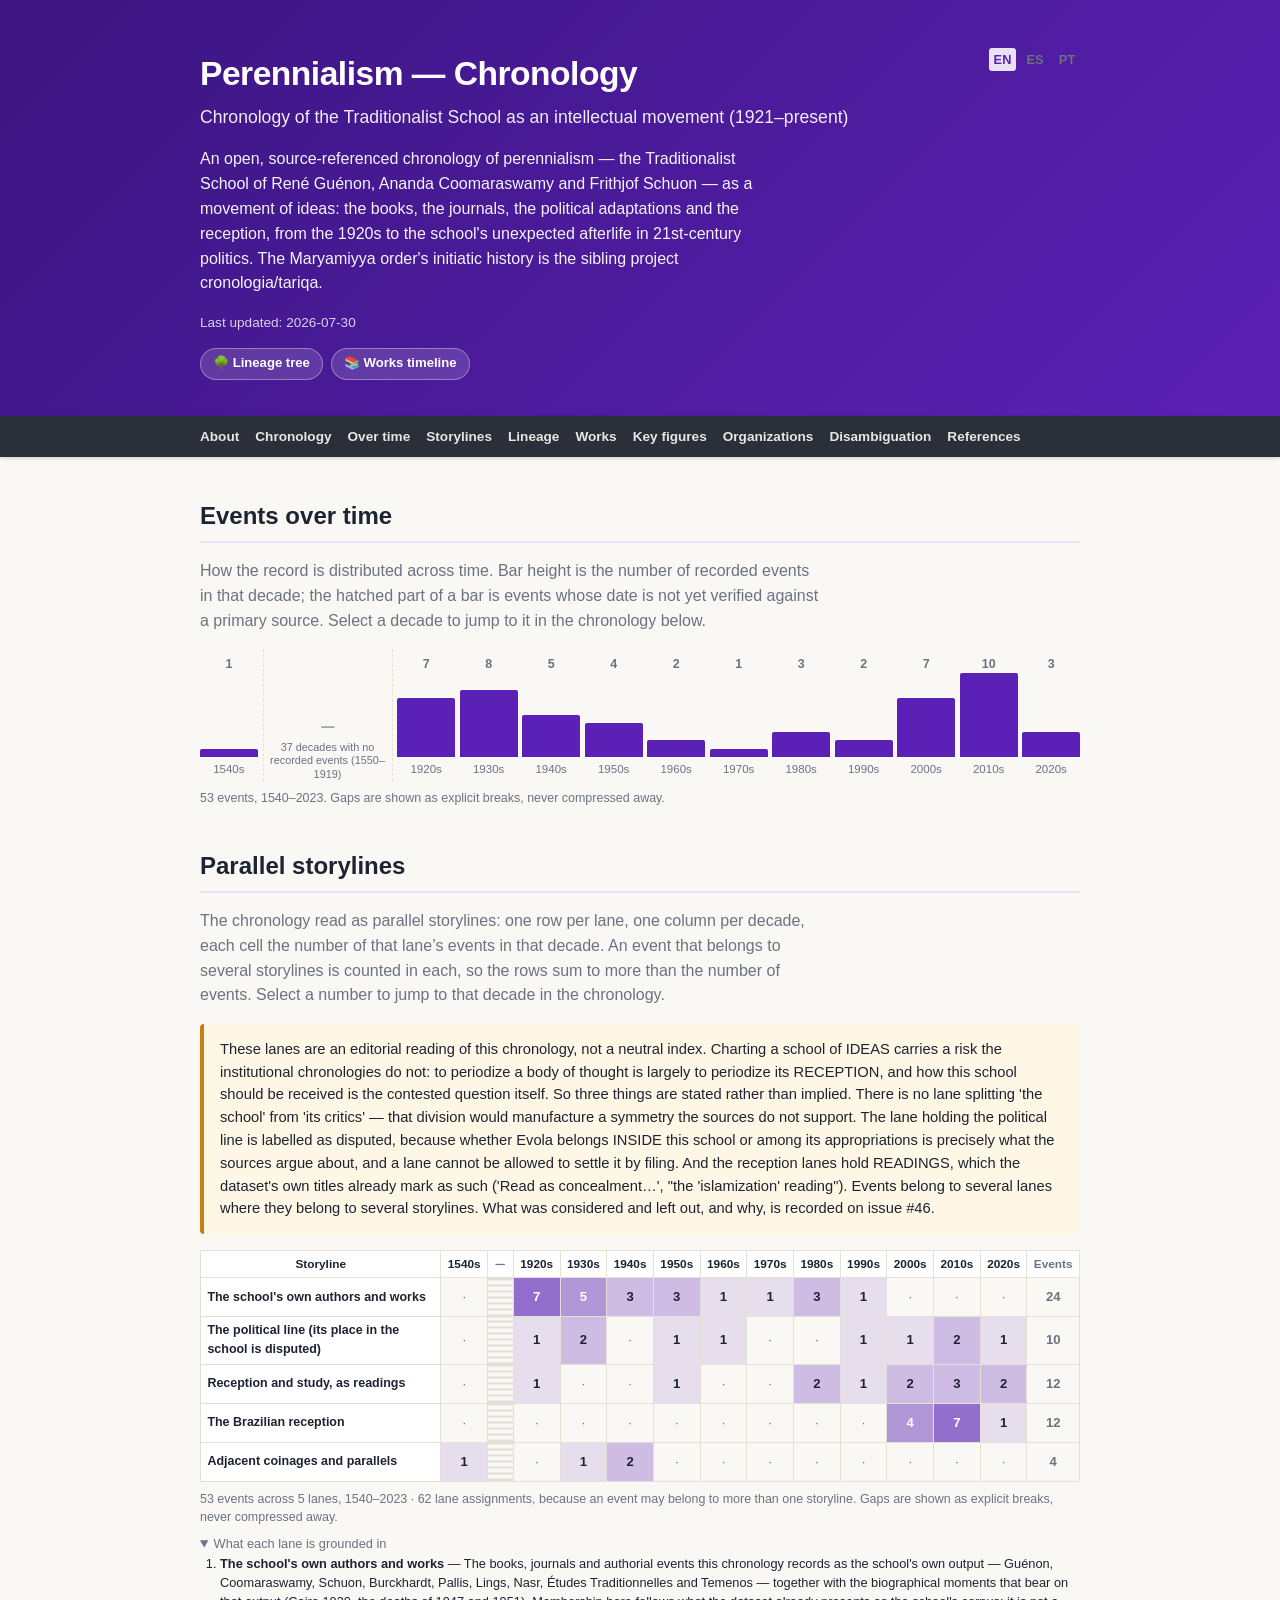
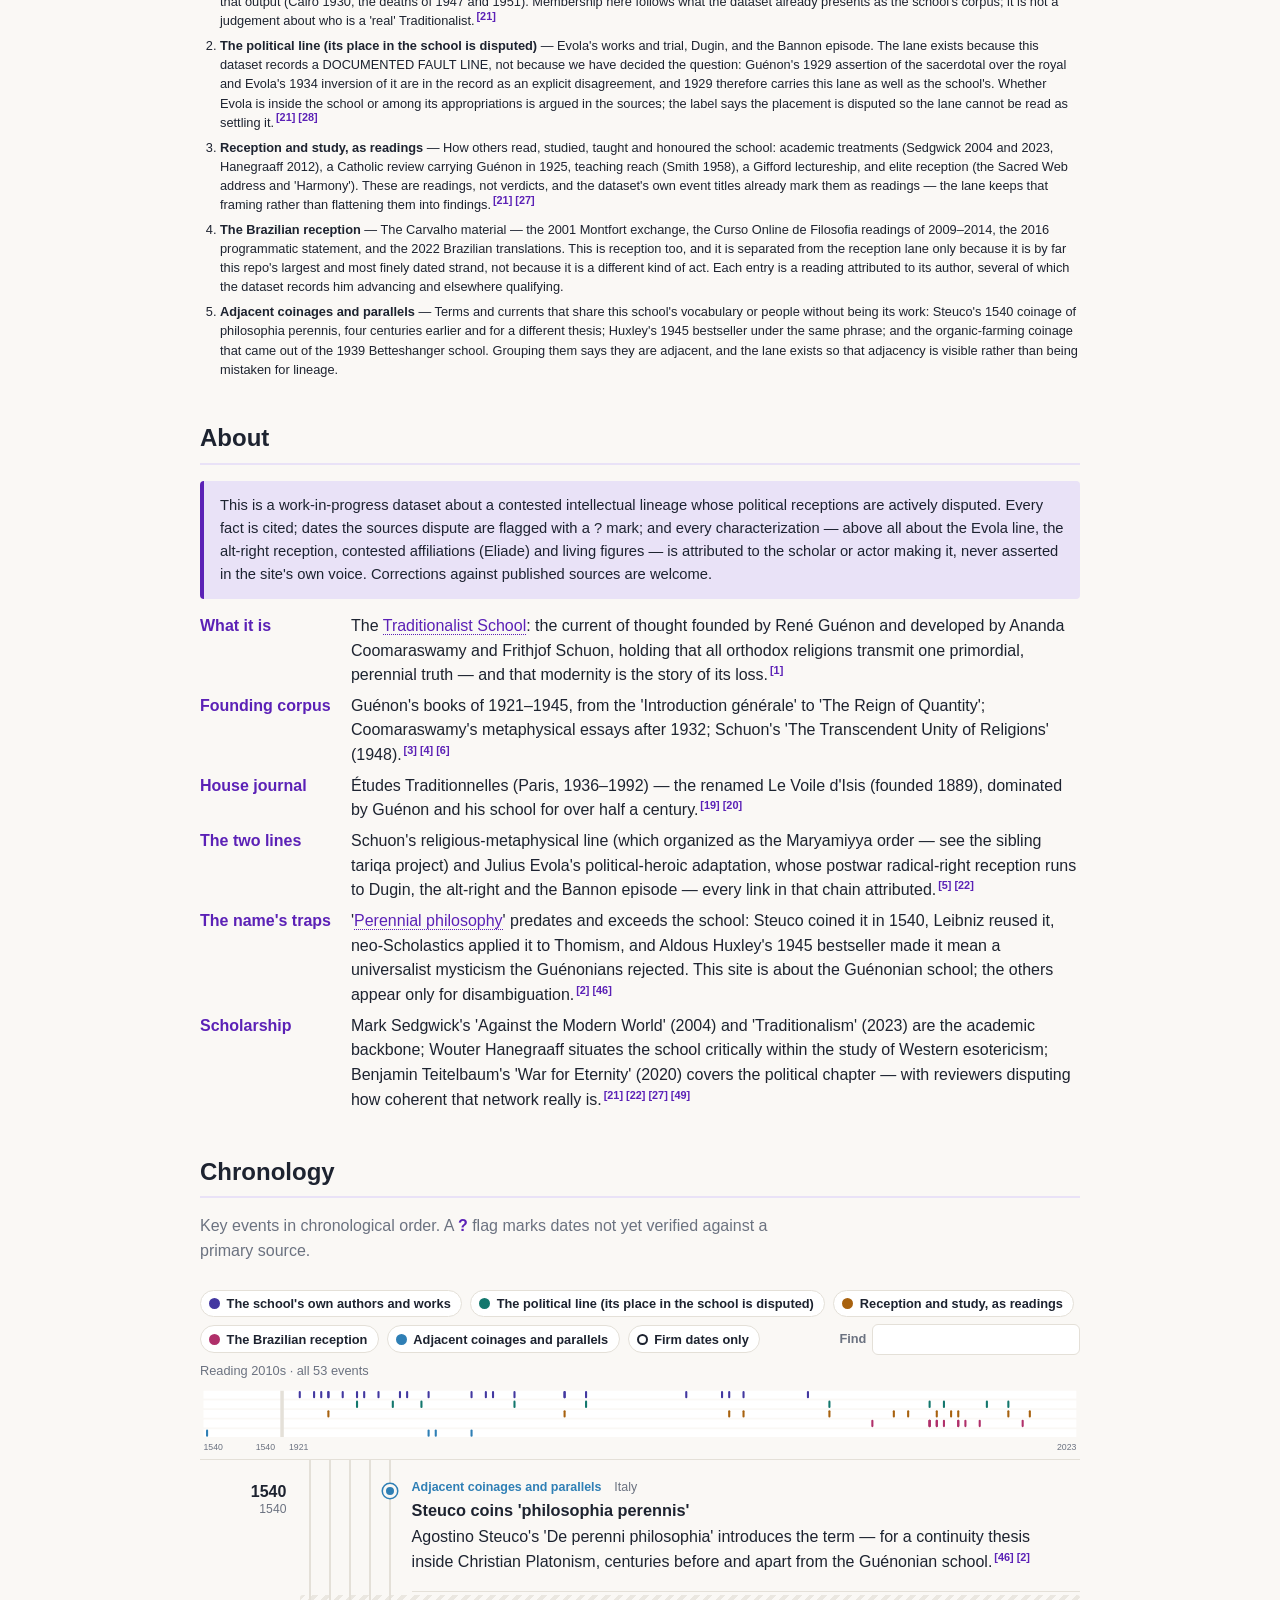
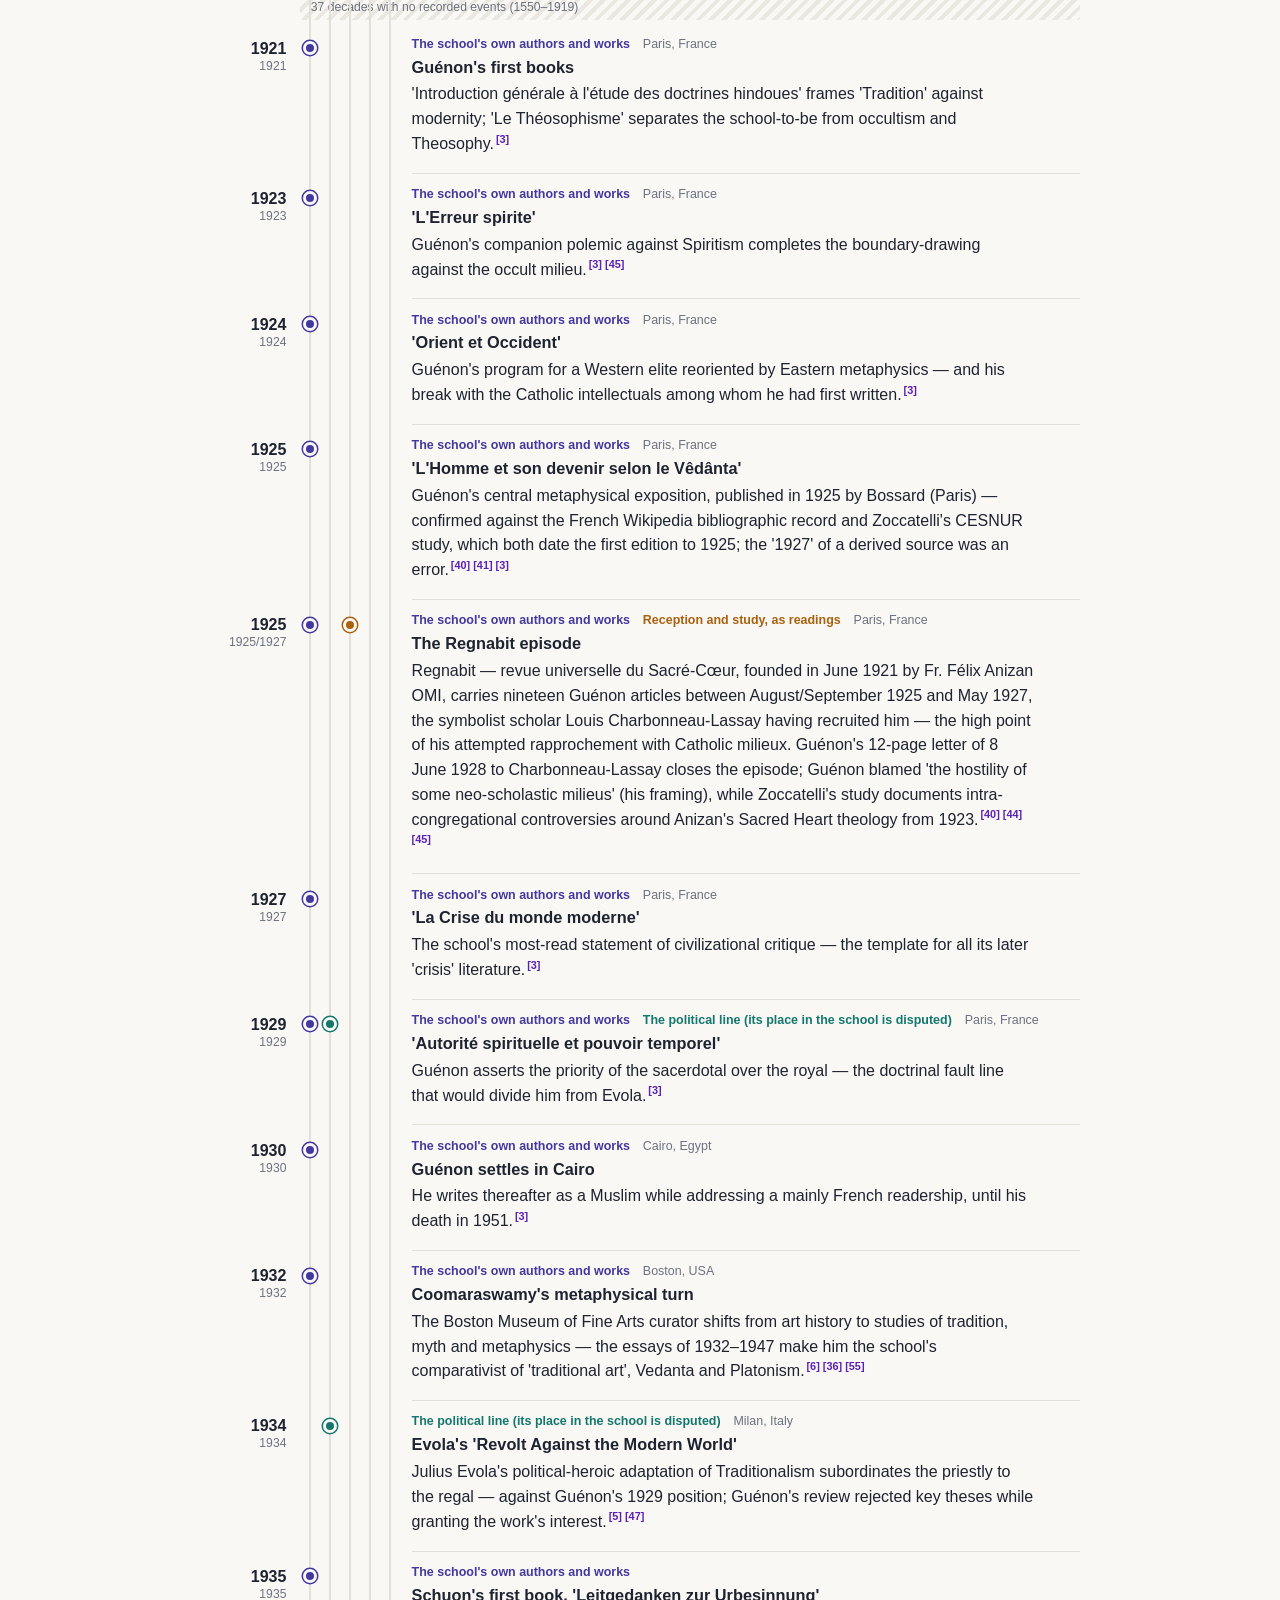
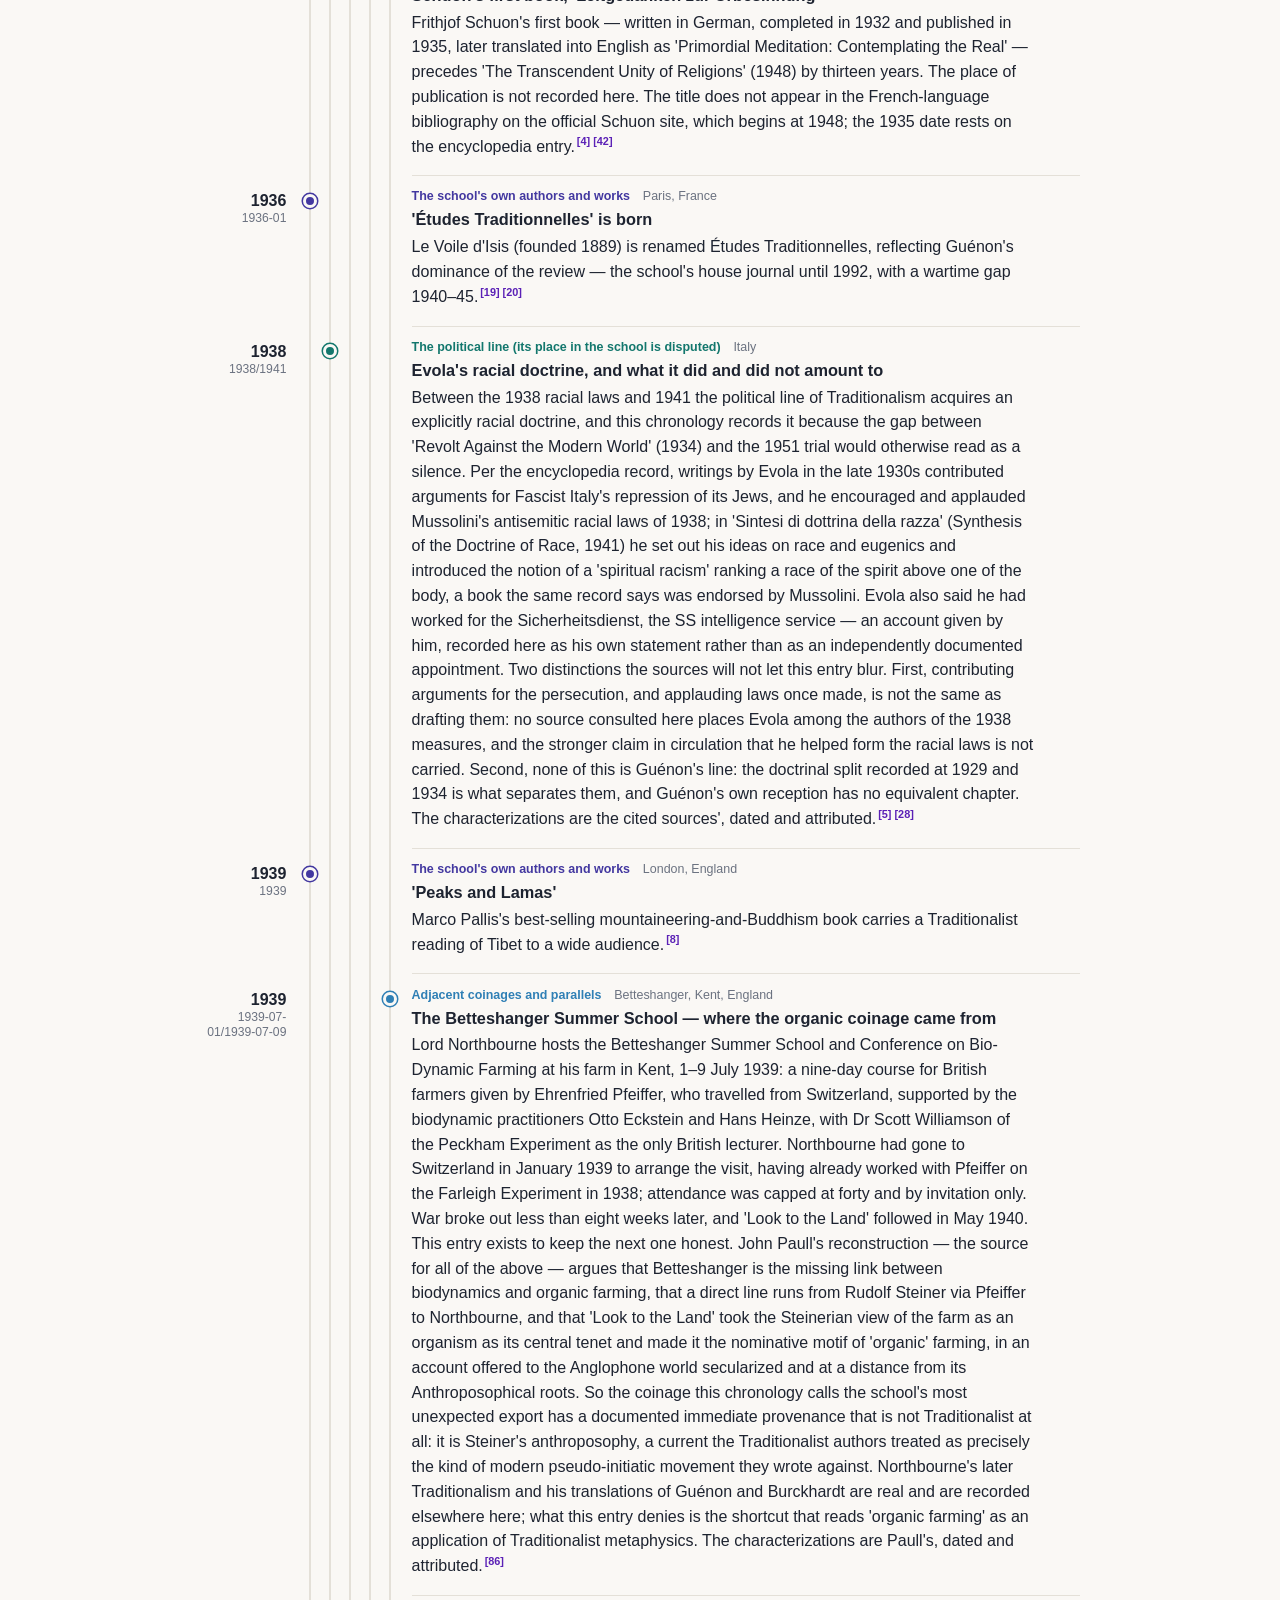
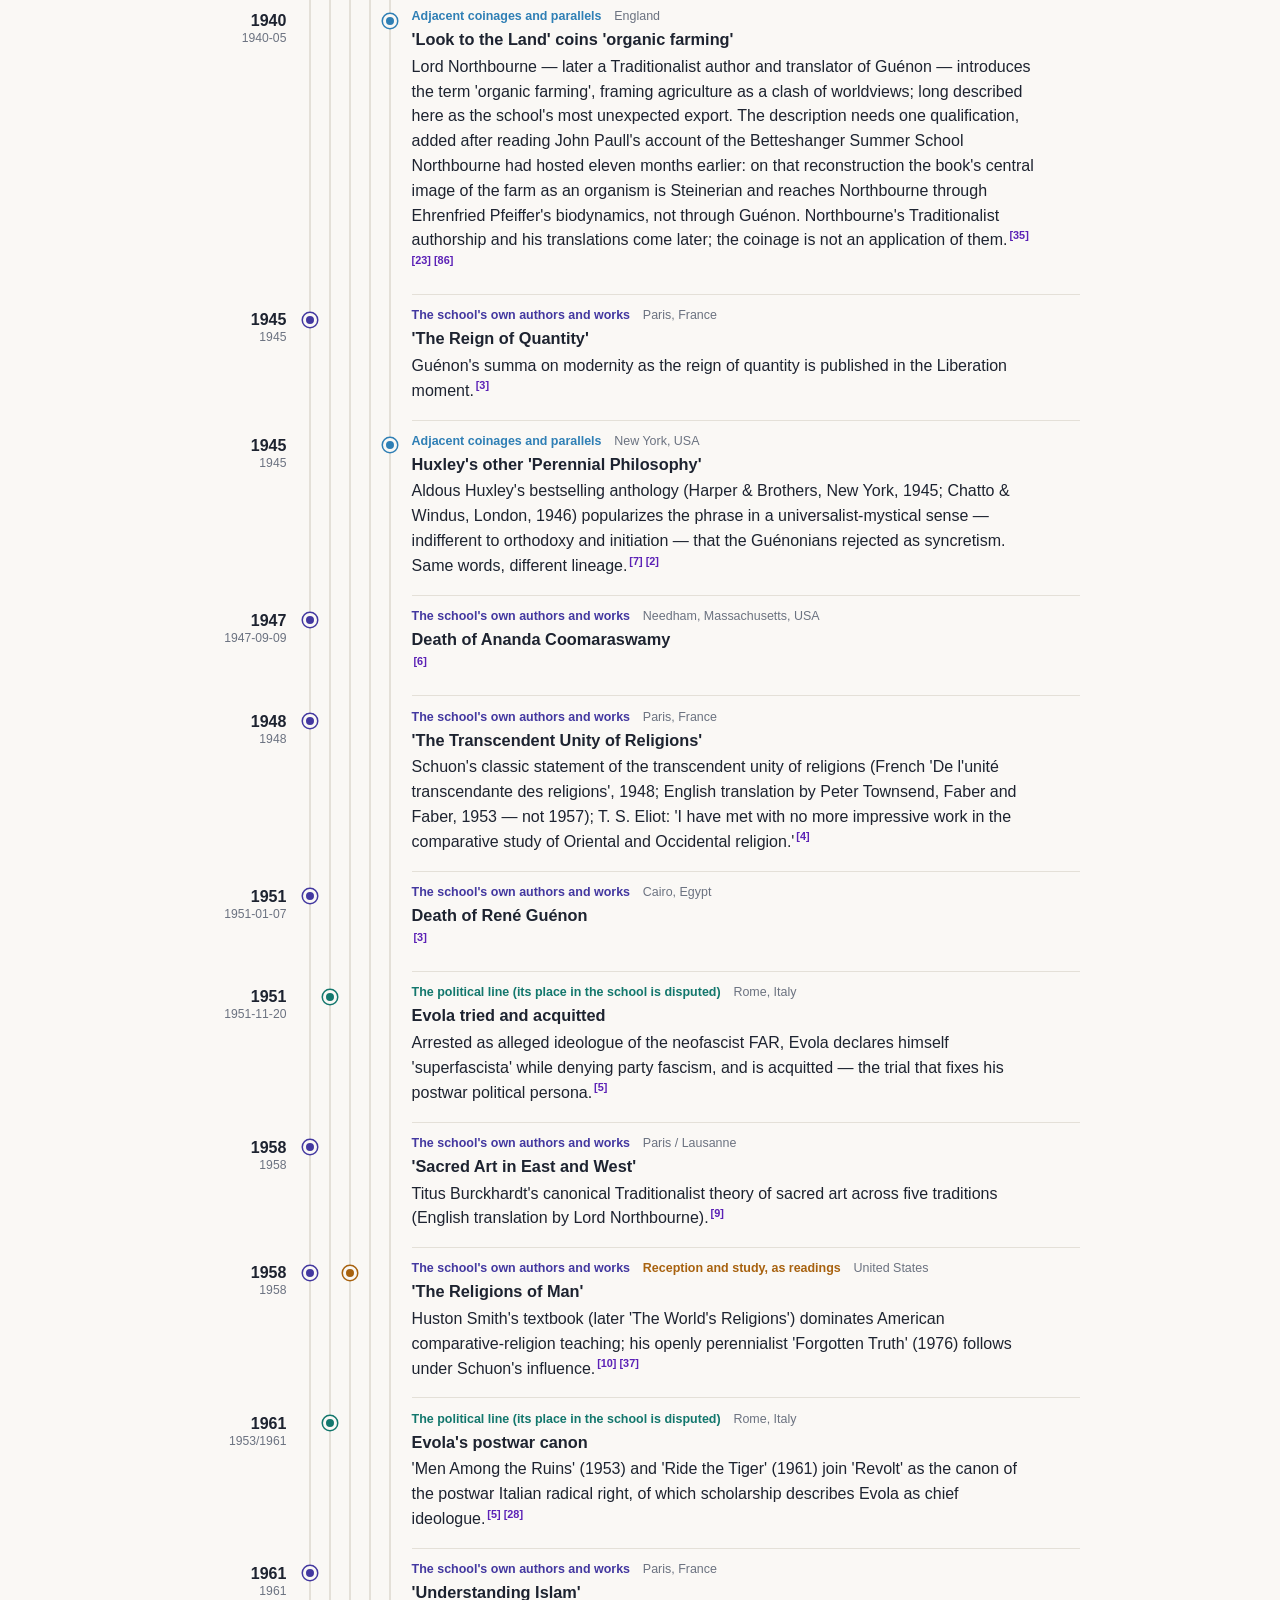
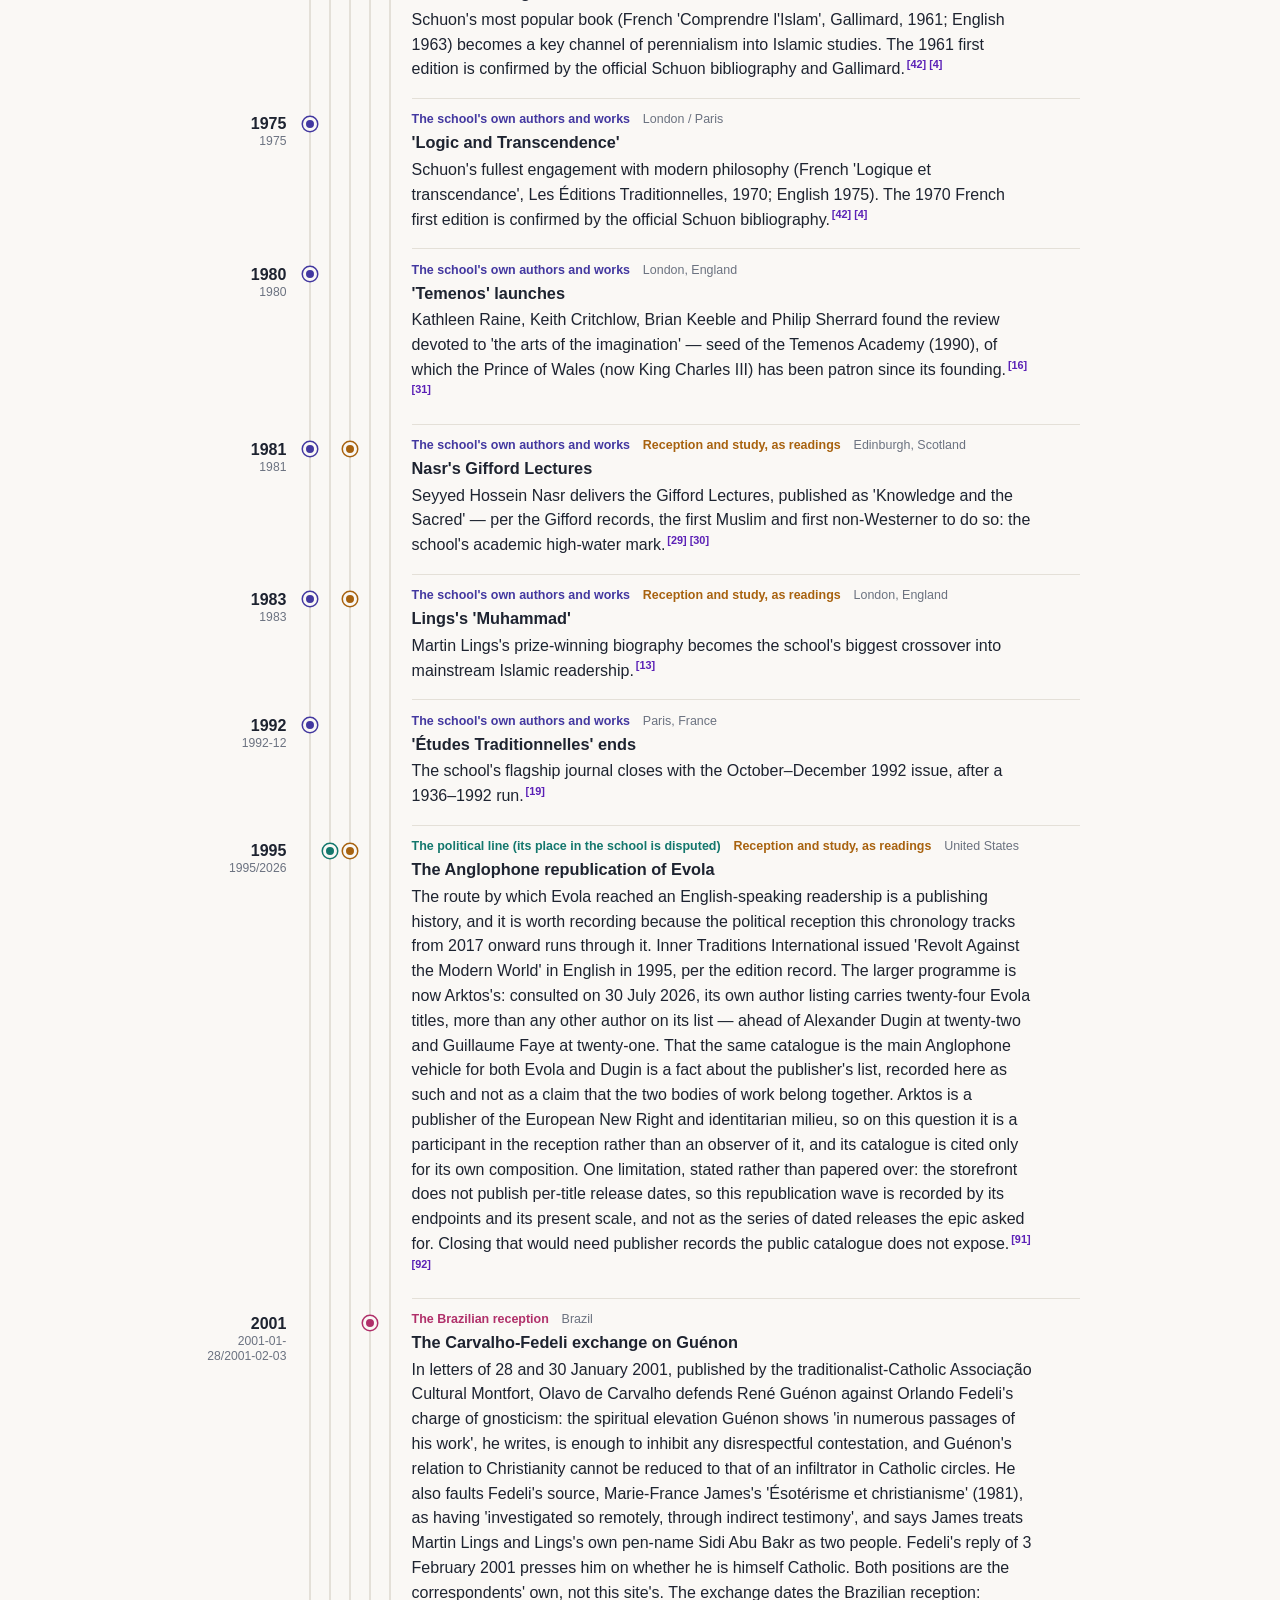
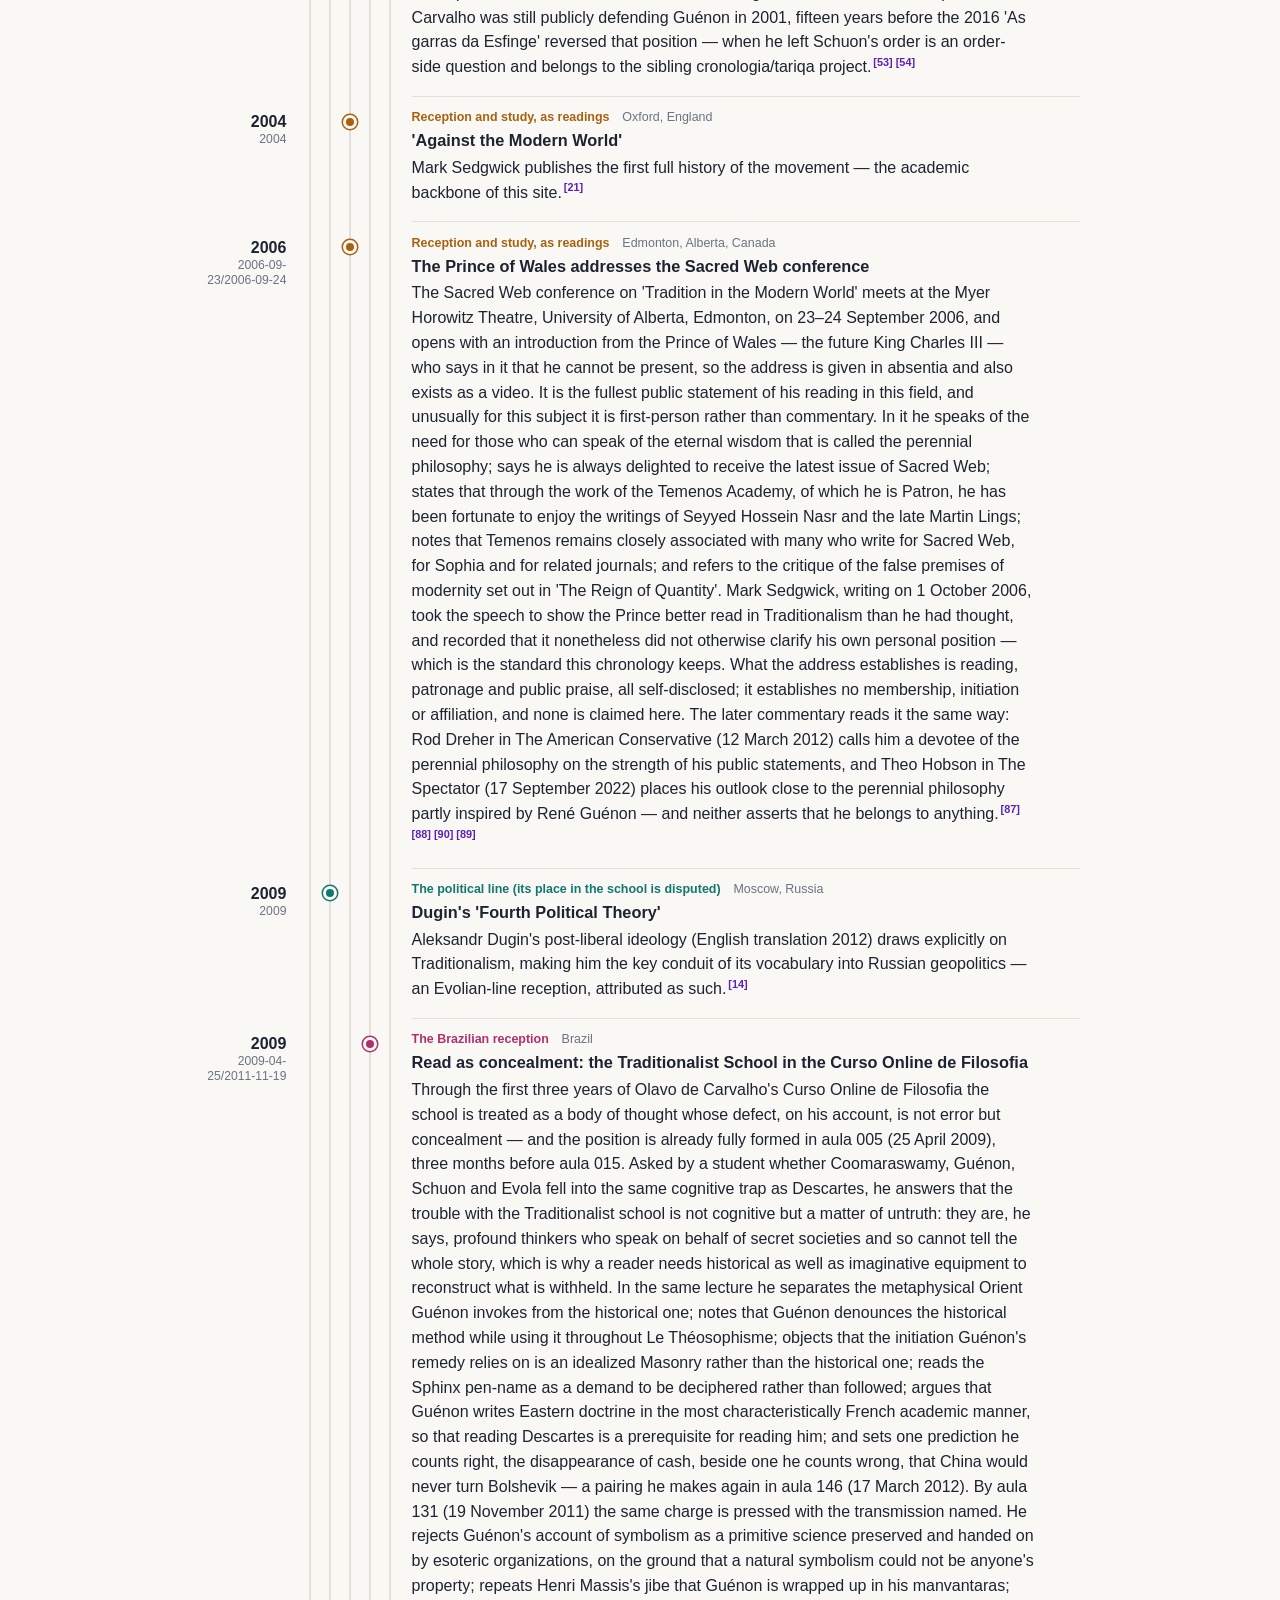
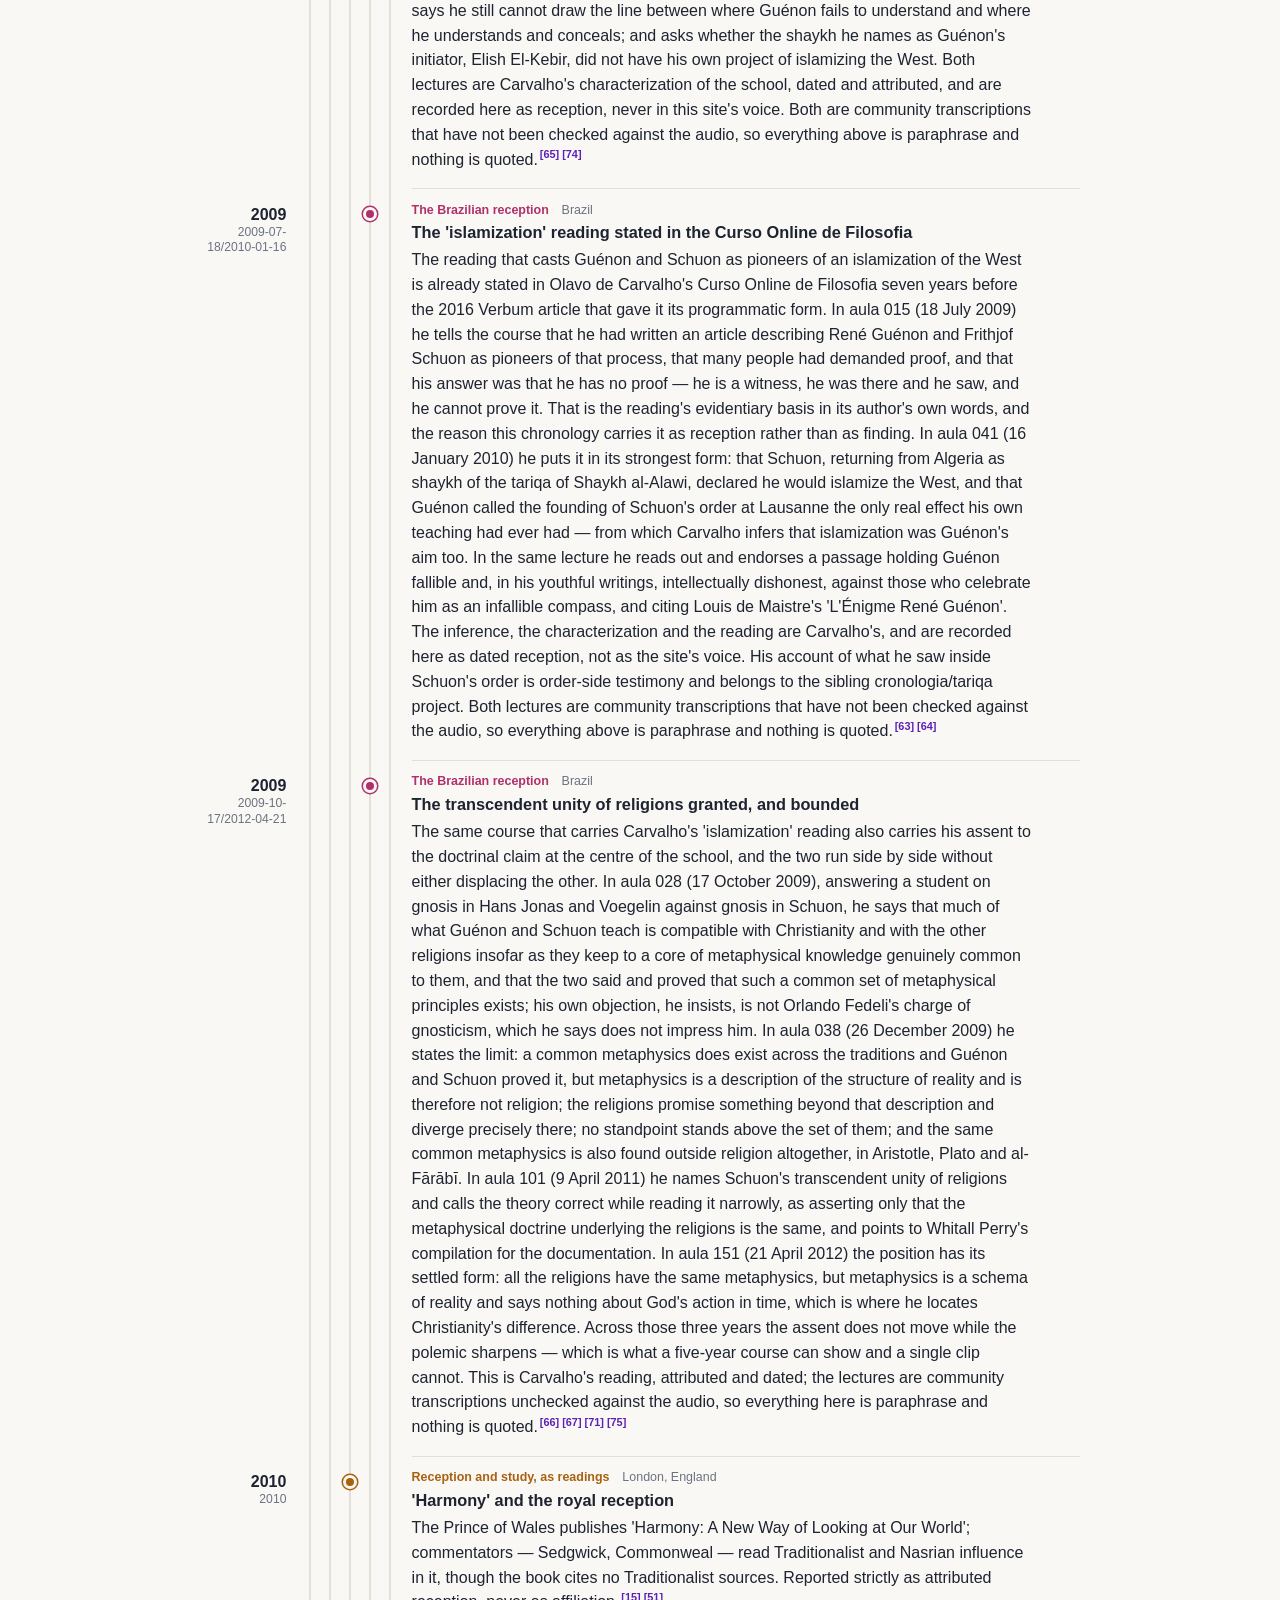
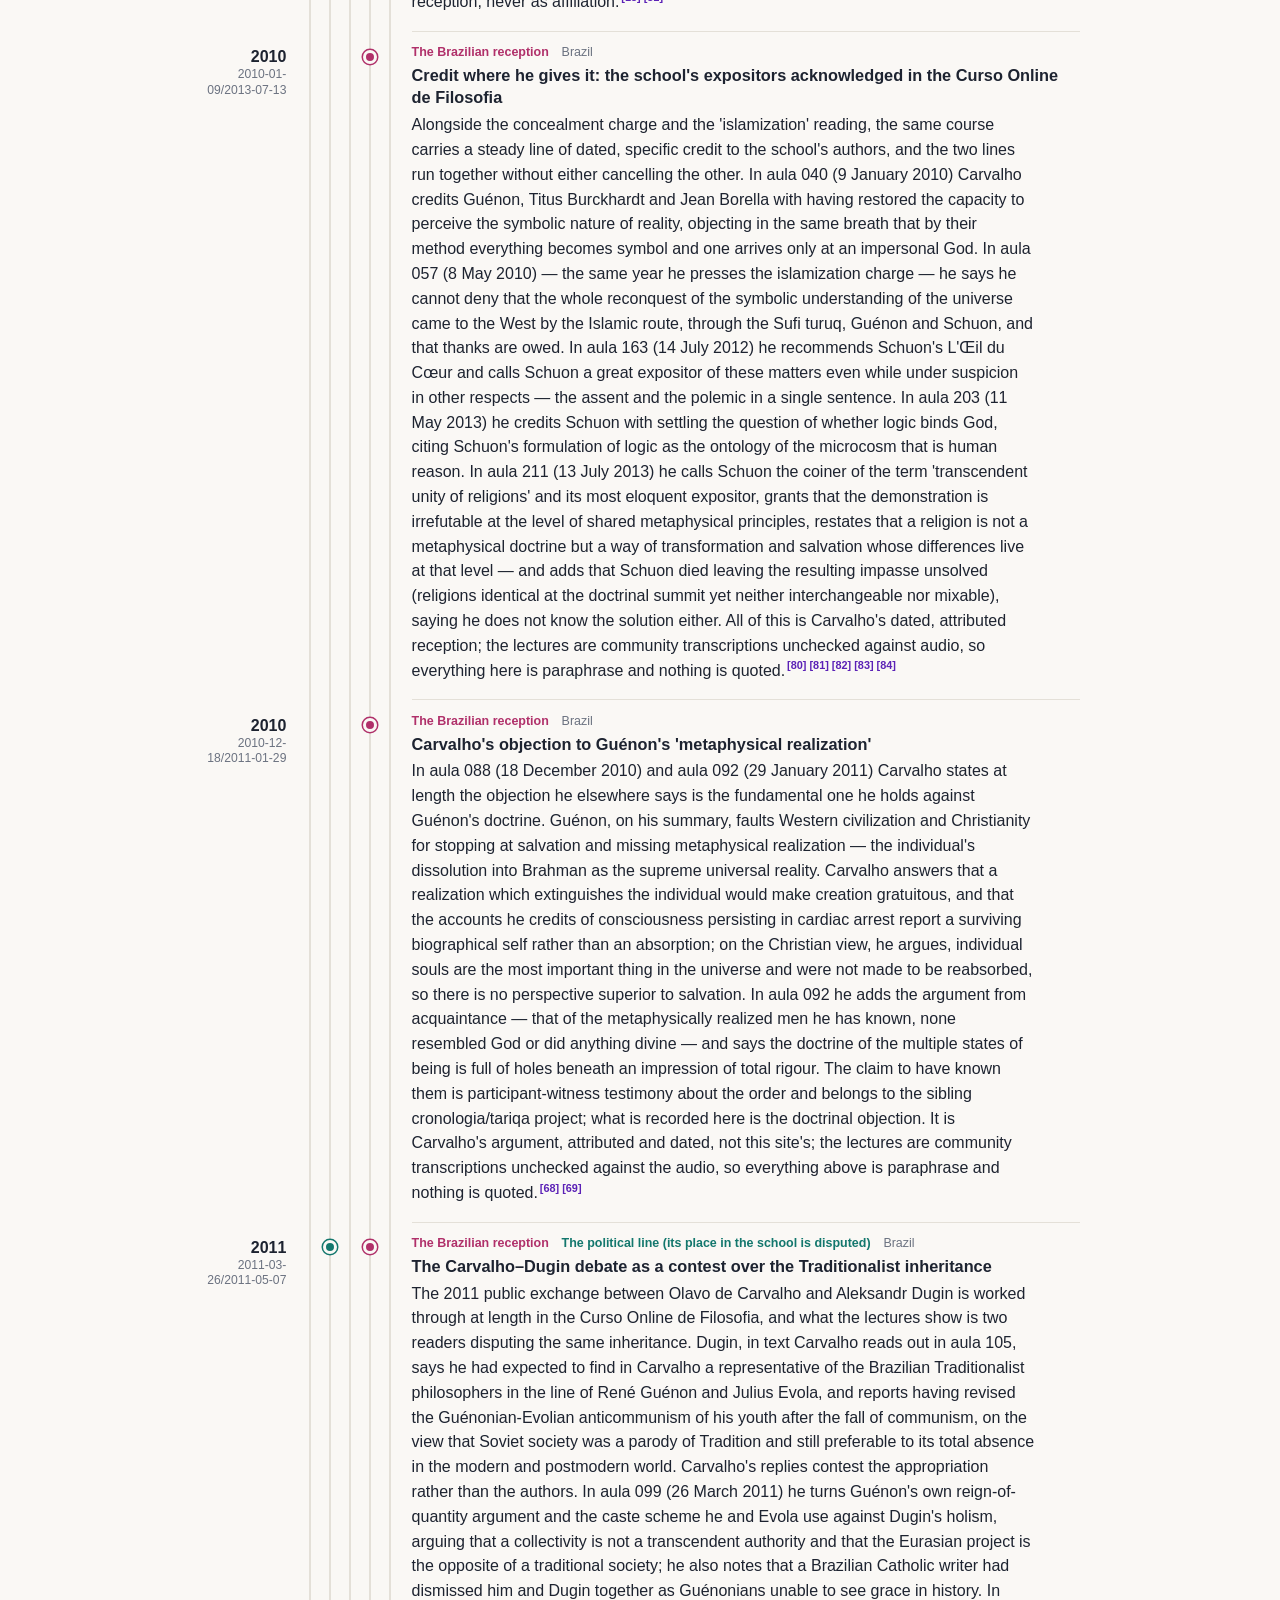
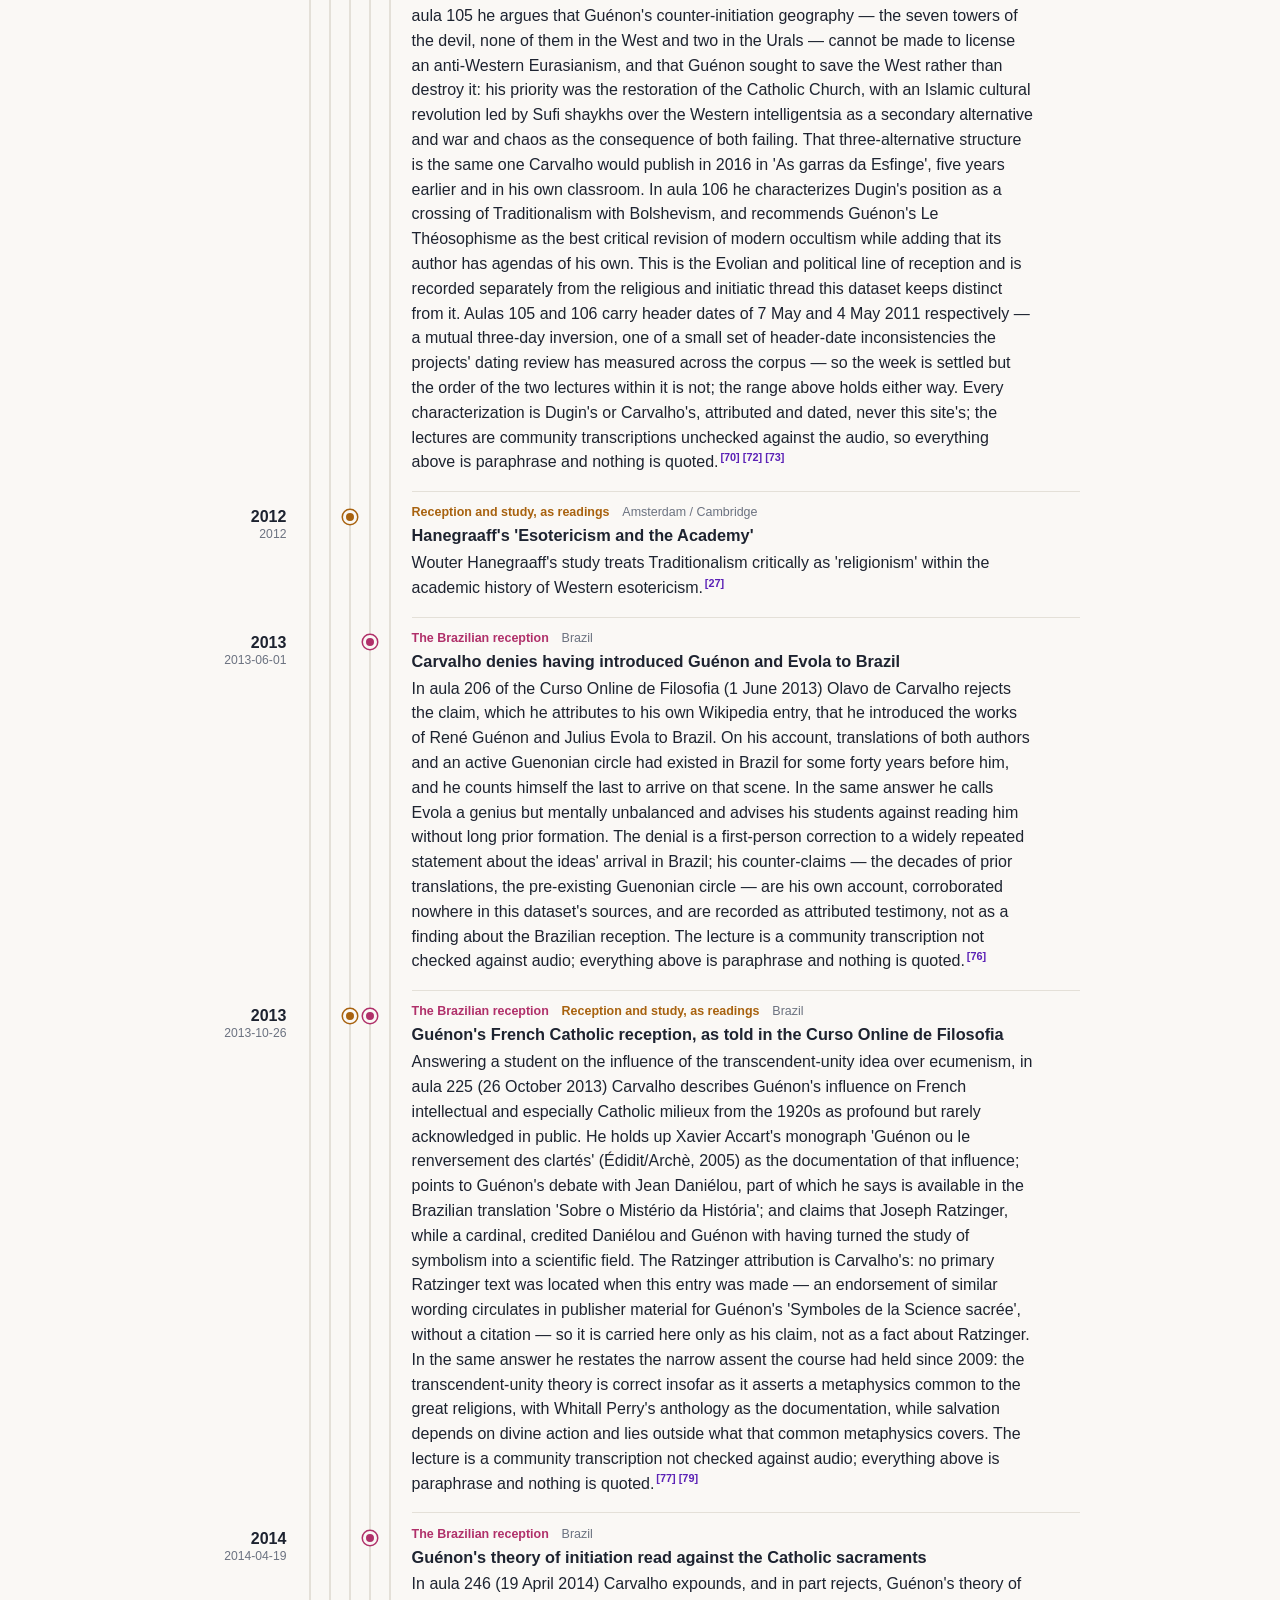
==== commit 0a2d9a46: "Chronology as a time river (#73) Moves the site onto the current core template (build.js, validate-d" ====
--- a/docs/en/index.html
+++ b/docs/en/index.html
@@ -14,6 +14,7 @@
     gtag('config', 'G-R9LV1QZHVE');
   </script>
   <link rel="stylesheet" href="../styles.css">
+  <script src="../river.js" defer></script>
   <link rel="canonical" href="https://cronologia.github.io/perennialism/en/">
   <link rel="alternate" hreflang="en" href="https://cronologia.github.io/perennialism/en/">
   <link rel="alternate" hreflang="es" href="https://cronologia.github.io/perennialism/es/">
@@ -167,349 +168,508 @@
       </dl>
     </section>
 
-    <section id="chronology">
+    <section id="chronology" class="river rv-lanes">
       <h2>Chronology</h2>
       <p class="section-intro">Key events in chronological order. A <span class="flag">?</span> flag marks
       dates not yet verified against a primary source.</p>
-      <div class="table-scroll">
-      <table class="meetings">
-        <thead>
-          <tr><th>Year</th><th>Date</th><th>Place</th><th>Event</th></tr>
-        </thead>
-        <tbody>
-        <tr class="decade-row" id="decade-1540"><th colspan="4">1540s</th></tr>
-        <tr>
-          <td class="year">1540</td>
-          <td>1540</td>
-          <td>Italy</td>
-          <td><strong>Steuco coins &#39;philosophia perennis&#39;</strong> <span class="muted">— Agostino Steuco&#39;s &#39;De perenni philosophia&#39; introduces the term — for a continuity thesis inside Christian Platonism, centuries before and apart from the Guénonian school.</span><sup class="cite"><a href="#ref-46" title="Reference 46">[46]</a> <a href="#ref-2" title="Reference 2">[2]</a></sup></td>
-        </tr>
-        <tr class="decade-row" id="decade-1920"><th colspan="4">1920s</th></tr>
-        <tr>
-          <td class="year">1921</td>
-          <td>1921</td>
-          <td>Paris, France</td>
-          <td><strong>Guénon&#39;s first books</strong> <span class="muted">— &#39;Introduction générale à l&#39;étude des doctrines hindoues&#39; frames &#39;Tradition&#39; against modernity; &#39;Le Théosophisme&#39; separates the school-to-be from occultism and Theosophy.</span><sup class="cite"><a href="#ref-3" title="Reference 3">[3]</a></sup></td>
-        </tr>
-        <tr>
-          <td class="year">1923</td>
-          <td>1923</td>
-          <td>Paris, France</td>
-          <td><strong>&#39;L&#39;Erreur spirite&#39;</strong> <span class="muted">— Guénon&#39;s companion polemic against Spiritism completes the boundary-drawing against the occult milieu.</span><sup class="cite"><a href="#ref-3" title="Reference 3">[3]</a> <a href="#ref-45" title="Reference 45">[45]</a></sup></td>
-        </tr>
-        <tr>
-          <td class="year">1924</td>
-          <td>1924</td>
-          <td>Paris, France</td>
-          <td><strong>&#39;Orient et Occident&#39;</strong> <span class="muted">— Guénon&#39;s program for a Western elite reoriented by Eastern metaphysics — and his break with the Catholic intellectuals among whom he had first written.</span><sup class="cite"><a href="#ref-3" title="Reference 3">[3]</a></sup></td>
-        </tr>
-        <tr>
-          <td class="year">1925</td>
-          <td>1925</td>
-          <td>Paris, France</td>
-          <td><strong>&#39;L&#39;Homme et son devenir selon le Vêdânta&#39;</strong> <span class="muted">— Guénon&#39;s central metaphysical exposition, published in 1925 by Bossard (Paris) — confirmed against the French Wikipedia bibliographic record and Zoccatelli&#39;s CESNUR study, which both date the first edition to 1925; the &#39;1927&#39; of a derived source was an error.</span><sup class="cite"><a href="#ref-40" title="Reference 40">[40]</a> <a href="#ref-41" title="Reference 41">[41]</a> <a href="#ref-3" title="Reference 3">[3]</a></sup></td>
-        </tr>
-        <tr>
-          <td class="year">1925</td>
-          <td>1925/1927</td>
-          <td>Paris, France</td>
-          <td><strong>The Regnabit episode</strong> <span class="muted">— Regnabit — revue universelle du Sacré-Cœur, founded in June 1921 by Fr. Félix Anizan OMI, carries nineteen Guénon articles between August/September 1925 and May 1927, the symbolist scholar Louis Charbonneau-Lassay having recruited him — the high point of his attempted rapprochement with Catholic milieux. Guénon&#39;s 12-page letter of 8 June 1928 to Charbonneau-Lassay closes the episode; Guénon blamed &#39;the hostility of some neo-scholastic milieus&#39; (his framing), while Zoccatelli&#39;s study documents intra-congregational controversies around Anizan&#39;s Sacred Heart theology from 1923.</span><sup class="cite"><a href="#ref-40" title="Reference 40">[40]</a> <a href="#ref-44" title="Reference 44">[44]</a> <a href="#ref-45" title="Reference 45">[45]</a></sup></td>
-        </tr>
-        <tr>
-          <td class="year">1927</td>
-          <td>1927</td>
-          <td>Paris, France</td>
-          <td><strong>&#39;La Crise du monde moderne&#39;</strong> <span class="muted">— The school&#39;s most-read statement of civilizational critique — the template for all its later &#39;crisis&#39; literature.</span><sup class="cite"><a href="#ref-3" title="Reference 3">[3]</a></sup></td>
-        </tr>
-        <tr>
-          <td class="year">1929</td>
-          <td>1929</td>
-          <td>Paris, France</td>
-          <td><strong>&#39;Autorité spirituelle et pouvoir temporel&#39;</strong> <span class="muted">— Guénon asserts the priority of the sacerdotal over the royal — the doctrinal fault line that would divide him from Evola.</span><sup class="cite"><a href="#ref-3" title="Reference 3">[3]</a></sup></td>
-        </tr>
-        <tr class="decade-row" id="decade-1930"><th colspan="4">1930s</th></tr>
-        <tr>
-          <td class="year">1930</td>
-          <td>1930</td>
-          <td>Cairo, Egypt</td>
-          <td><strong>Guénon settles in Cairo</strong> <span class="muted">— He writes thereafter as a Muslim while addressing a mainly French readership, until his death in 1951.</span><sup class="cite"><a href="#ref-3" title="Reference 3">[3]</a></sup></td>
-        </tr>
-        <tr>
-          <td class="year">1932</td>
-          <td>1932</td>
-          <td>Boston, USA</td>
-          <td><strong>Coomaraswamy&#39;s metaphysical turn</strong> <span class="muted">— The Boston Museum of Fine Arts curator shifts from art history to studies of tradition, myth and metaphysics — the essays of 1932–1947 make him the school&#39;s comparativist of &#39;traditional art&#39;, Vedanta and Platonism.</span><sup class="cite"><a href="#ref-6" title="Reference 6">[6]</a> <a href="#ref-36" title="Reference 36">[36]</a> <a href="#ref-55" title="Reference 55">[55]</a></sup></td>
-        </tr>
-        <tr>
-          <td class="year">1934</td>
-          <td>1934</td>
-          <td>Milan, Italy</td>
-          <td><strong>Evola&#39;s &#39;Revolt Against the Modern World&#39;</strong> <span class="muted">— Julius Evola&#39;s political-heroic adaptation of Traditionalism subordinates the priestly to the regal — against Guénon&#39;s 1929 position; Guénon&#39;s review rejected key theses while granting the work&#39;s interest.</span><sup class="cite"><a href="#ref-5" title="Reference 5">[5]</a> <a href="#ref-47" title="Reference 47">[47]</a></sup></td>
-        </tr>
-        <tr>
-          <td class="year">1935</td>
-          <td>1935</td>
-          <td></td>
-          <td><strong>Schuon&#39;s first book, &#39;Leitgedanken zur Urbesinnung&#39;</strong> <span class="muted">— Frithjof Schuon&#39;s first book — written in German, completed in 1932 and published in 1935, later translated into English as &#39;Primordial Meditation: Contemplating the Real&#39; — precedes &#39;The Transcendent Unity of Religions&#39; (1948) by thirteen years. The place of publication is not recorded here. The title does not appear in the French-language bibliography on the official Schuon site, which begins at 1948; the 1935 date rests on the encyclopedia entry.</span><sup class="cite"><a href="#ref-4" title="Reference 4">[4]</a> <a href="#ref-42" title="Reference 42">[42]</a></sup></td>
-        </tr>
-        <tr>
-          <td class="year">1936</td>
-          <td>1936-01</td>
-          <td>Paris, France</td>
-          <td><strong>&#39;Études Traditionnelles&#39; is born</strong> <span class="muted">— Le Voile d&#39;Isis (founded 1889) is renamed Études Traditionnelles, reflecting Guénon&#39;s dominance of the review — the school&#39;s house journal until 1992, with a wartime gap 1940–45.</span><sup class="cite"><a href="#ref-19" title="Reference 19">[19]</a> <a href="#ref-20" title="Reference 20">[20]</a></sup></td>
-        </tr>
-        <tr>
-          <td class="year">1938</td>
-          <td>1938/1941</td>
-          <td>Italy</td>
-          <td><strong>Evola&#39;s racial doctrine, and what it did and did not amount to</strong> <span class="muted">— Between the 1938 racial laws and 1941 the political line of Traditionalism acquires an explicitly racial doctrine, and this chronology records it because the gap between &#39;Revolt Against the Modern World&#39; (1934) and the 1951 trial would otherwise read as a silence. Per the encyclopedia record, writings by Evola in the late 1930s contributed arguments for Fascist Italy&#39;s repression of its Jews, and he encouraged and applauded Mussolini&#39;s antisemitic racial laws of 1938; in &#39;Sintesi di dottrina della razza&#39; (Synthesis of the Doctrine of Race, 1941) he set out his ideas on race and eugenics and introduced the notion of a &#39;spiritual racism&#39; ranking a race of the spirit above one of the body, a book the same record says was endorsed by Mussolini. Evola also said he had worked for the Sicherheitsdienst, the SS intelligence service — an account given by him, recorded here as his own statement rather than as an independently documented appointment. Two distinctions the sources will not let this entry blur. First, contributing arguments for the persecution, and applauding laws once made, is not the same as drafting them: no source consulted here places Evola among the authors of the 1938 measures, and the stronger claim in circulation that he helped form the racial laws is not carried. Second, none of this is Guénon&#39;s line: the doctrinal split recorded at 1929 and 1934 is what separates them, and Guénon&#39;s own reception has no equivalent chapter. The characterizations are the cited sources&#39;, dated and attributed.</span><sup class="cite"><a href="#ref-5" title="Reference 5">[5]</a> <a href="#ref-28" title="Reference 28">[28]</a></sup></td>
-        </tr>
-        <tr>
-          <td class="year">1939</td>
-          <td>1939</td>
-          <td>London, England</td>
-          <td><strong>&#39;Peaks and Lamas&#39;</strong> <span class="muted">— Marco Pallis&#39;s best-selling mountaineering-and-Buddhism book carries a Traditionalist reading of Tibet to a wide audience.</span><sup class="cite"><a href="#ref-8" title="Reference 8">[8]</a></sup></td>
-        </tr>
-        <tr>
-          <td class="year">1939</td>
-          <td>1939-07-01/1939-07-09</td>
-          <td>Betteshanger, Kent, England</td>
-          <td><strong>The Betteshanger Summer School — where the organic coinage came from</strong> <span class="muted">— Lord Northbourne hosts the Betteshanger Summer School and Conference on Bio-Dynamic Farming at his farm in Kent, 1–9 July 1939: a nine-day course for British farmers given by Ehrenfried Pfeiffer, who travelled from Switzerland, supported by the biodynamic practitioners Otto Eckstein and Hans Heinze, with Dr Scott Williamson of the Peckham Experiment as the only British lecturer. Northbourne had gone to Switzerland in January 1939 to arrange the visit, having already worked with Pfeiffer on the Farleigh Experiment in 1938; attendance was capped at forty and by invitation only. War broke out less than eight weeks later, and &#39;Look to the Land&#39; followed in May 1940. This entry exists to keep the next one honest. John Paull&#39;s reconstruction — the source for all of the above — argues that Betteshanger is the missing link between biodynamics and organic farming, that a direct line runs from Rudolf Steiner via Pfeiffer to Northbourne, and that &#39;Look to the Land&#39; took the Steinerian view of the farm as an organism as its central tenet and made it the nominative motif of &#39;organic&#39; farming, in an account offered to the Anglophone world secularized and at a distance from its Anthroposophical roots. So the coinage this chronology calls the school&#39;s most unexpected export has a documented immediate provenance that is not Traditionalist at all: it is Steiner&#39;s anthroposophy, a current the Traditionalist authors treated as precisely the kind of modern pseudo-initiatic movement they wrote against. Northbourne&#39;s later Traditionalism and his translations of Guénon and Burckhardt are real and are recorded elsewhere here; what this entry denies is the shortcut that reads &#39;organic farming&#39; as an application of Traditionalist metaphysics. The characterizations are Paull&#39;s, dated and attributed.</span><sup class="cite"><a href="#ref-86" title="Reference 86">[86]</a></sup></td>
-        </tr>
-        <tr class="decade-row" id="decade-1940"><th colspan="4">1940s</th></tr>
-        <tr>
-          <td class="year">1940</td>
-          <td>1940-05</td>
-          <td>England</td>
-          <td><strong>&#39;Look to the Land&#39; coins &#39;organic farming&#39;</strong> <span class="muted">— Lord Northbourne — later a Traditionalist author and translator of Guénon — introduces the term &#39;organic farming&#39;, framing agriculture as a clash of worldviews; long described here as the school&#39;s most unexpected export. The description needs one qualification, added after reading John Paull&#39;s account of the Betteshanger Summer School Northbourne had hosted eleven months earlier: on that reconstruction the book&#39;s central image of the farm as an organism is Steinerian and reaches Northbourne through Ehrenfried Pfeiffer&#39;s biodynamics, not through Guénon. Northbourne&#39;s Traditionalist authorship and his translations come later; the coinage is not an application of them.</span><sup class="cite"><a href="#ref-35" title="Reference 35">[35]</a> <a href="#ref-23" title="Reference 23">[23]</a> <a href="#ref-86" title="Reference 86">[86]</a></sup></td>
-        </tr>
-        <tr>
-          <td class="year">1945</td>
-          <td>1945</td>
-          <td>Paris, France</td>
-          <td><strong>&#39;The Reign of Quantity&#39;</strong> <span class="muted">— Guénon&#39;s summa on modernity as the reign of quantity is published in the Liberation moment.</span><sup class="cite"><a href="#ref-3" title="Reference 3">[3]</a></sup></td>
-        </tr>
-        <tr>
-          <td class="year">1945</td>
-          <td>1945</td>
-          <td>New York, USA</td>
-          <td><strong>Huxley&#39;s other &#39;Perennial Philosophy&#39;</strong> <span class="muted">— Aldous Huxley&#39;s bestselling anthology (Harper &amp; Brothers, New York, 1945; Chatto &amp; Windus, London, 1946) popularizes the phrase in a universalist-mystical sense — indifferent to orthodoxy and initiation — that the Guénonians rejected as syncretism. Same words, different lineage.</span><sup class="cite"><a href="#ref-7" title="Reference 7">[7]</a> <a href="#ref-2" title="Reference 2">[2]</a></sup></td>
-        </tr>
-        <tr>
-          <td class="year">1947</td>
-          <td>1947-09-09</td>
-          <td>Needham, Massachusetts, USA</td>
-          <td><strong>Death of Ananda Coomaraswamy</strong><sup class="cite"><a href="#ref-6" title="Reference 6">[6]</a></sup></td>
-        </tr>
-        <tr>
-          <td class="year">1948</td>
-          <td>1948</td>
-          <td>Paris, France</td>
-          <td><strong>&#39;The Transcendent Unity of Religions&#39;</strong> <span class="muted">— Schuon&#39;s classic statement of the transcendent unity of religions (French &#39;De l&#39;unité transcendante des religions&#39;, 1948; English translation by Peter Townsend, Faber and Faber, 1953 — not 1957); T. S. Eliot: &#39;I have met with no more impressive work in the comparative study of Oriental and Occidental religion.&#39;</span><sup class="cite"><a href="#ref-4" title="Reference 4">[4]</a></sup></td>
-        </tr>
-        <tr class="decade-row" id="decade-1950"><th colspan="4">1950s</th></tr>
-        <tr>
-          <td class="year">1951</td>
-          <td>1951-01-07</td>
-          <td>Cairo, Egypt</td>
-          <td><strong>Death of René Guénon</strong><sup class="cite"><a href="#ref-3" title="Reference 3">[3]</a></sup></td>
-        </tr>
-        <tr>
-          <td class="year">1951</td>
-          <td>1951-11-20</td>
-          <td>Rome, Italy</td>
-          <td><strong>Evola tried and acquitted</strong> <span class="muted">— Arrested as alleged ideologue of the neofascist FAR, Evola declares himself &#39;superfascista&#39; while denying party fascism, and is acquitted — the trial that fixes his postwar political persona.</span><sup class="cite"><a href="#ref-5" title="Reference 5">[5]</a></sup></td>
-        </tr>
-        <tr>
-          <td class="year">1958</td>
-          <td>1958</td>
-          <td>Paris / Lausanne</td>
-          <td><strong>&#39;Sacred Art in East and West&#39;</strong> <span class="muted">— Titus Burckhardt&#39;s canonical Traditionalist theory of sacred art across five traditions (English translation by Lord Northbourne).</span><sup class="cite"><a href="#ref-9" title="Reference 9">[9]</a></sup></td>
-        </tr>
-        <tr>
-          <td class="year">1958</td>
-          <td>1958</td>
-          <td>United States</td>
-          <td><strong>&#39;The Religions of Man&#39;</strong> <span class="muted">— Huston Smith&#39;s textbook (later &#39;The World&#39;s Religions&#39;) dominates American comparative-religion teaching; his openly perennialist &#39;Forgotten Truth&#39; (1976) follows under Schuon&#39;s influence.</span><sup class="cite"><a href="#ref-10" title="Reference 10">[10]</a> <a href="#ref-37" title="Reference 37">[37]</a></sup></td>
-        </tr>
-        <tr class="decade-row" id="decade-1960"><th colspan="4">1960s</th></tr>
-        <tr>
-          <td class="year">1961</td>
-          <td>1953/1961</td>
-          <td>Rome, Italy</td>
-          <td><strong>Evola&#39;s postwar canon</strong> <span class="muted">— &#39;Men Among the Ruins&#39; (1953) and &#39;Ride the Tiger&#39; (1961) join &#39;Revolt&#39; as the canon of the postwar Italian radical right, of which scholarship describes Evola as chief ideologue.</span><sup class="cite"><a href="#ref-5" title="Reference 5">[5]</a> <a href="#ref-28" title="Reference 28">[28]</a></sup></td>
-        </tr>
-        <tr>
-          <td class="year">1961</td>
-          <td>1961</td>
-          <td>Paris, France</td>
-          <td><strong>&#39;Understanding Islam&#39;</strong> <span class="muted">— Schuon&#39;s most popular book (French &#39;Comprendre l&#39;Islam&#39;, Gallimard, 1961; English 1963) becomes a key channel of perennialism into Islamic studies. The 1961 first edition is confirmed by the official Schuon bibliography and Gallimard.</span><sup class="cite"><a href="#ref-42" title="Reference 42">[42]</a> <a href="#ref-4" title="Reference 4">[4]</a></sup></td>
-        </tr>
-        <tr class="decade-row" id="decade-1970"><th colspan="4">1970s</th></tr>
-        <tr>
-          <td class="year">1975</td>
-          <td>1975</td>
-          <td>London / Paris</td>
-          <td><strong>&#39;Logic and Transcendence&#39;</strong> <span class="muted">— Schuon&#39;s fullest engagement with modern philosophy (French &#39;Logique et transcendance&#39;, Les Éditions Traditionnelles, 1970; English 1975). The 1970 French first edition is confirmed by the official Schuon bibliography.</span><sup class="cite"><a href="#ref-42" title="Reference 42">[42]</a> <a href="#ref-4" title="Reference 4">[4]</a></sup></td>
-        </tr>
-        <tr class="decade-row" id="decade-1980"><th colspan="4">1980s</th></tr>
-        <tr>
-          <td class="year">1980</td>
-          <td>1980</td>
-          <td>London, England</td>
-          <td><strong>&#39;Temenos&#39; launches</strong> <span class="muted">— Kathleen Raine, Keith Critchlow, Brian Keeble and Philip Sherrard found the review devoted to &#39;the arts of the imagination&#39; — seed of the Temenos Academy (1990), of which the Prince of Wales (now King Charles III) has been patron since its founding.</span><sup class="cite"><a href="#ref-16" title="Reference 16">[16]</a> <a href="#ref-31" title="Reference 31">[31]</a></sup></td>
-        </tr>
-        <tr>
-          <td class="year">1981</td>
-          <td>1981</td>
-          <td>Edinburgh, Scotland</td>
-          <td><strong>Nasr&#39;s Gifford Lectures</strong> <span class="muted">— Seyyed Hossein Nasr delivers the Gifford Lectures, published as &#39;Knowledge and the Sacred&#39; — per the Gifford records, the first Muslim and first non-Westerner to do so: the school&#39;s academic high-water mark.</span><sup class="cite"><a href="#ref-29" title="Reference 29">[29]</a> <a href="#ref-30" title="Reference 30">[30]</a></sup></td>
-        </tr>
-        <tr>
-          <td class="year">1983</td>
-          <td>1983</td>
-          <td>London, England</td>
-          <td><strong>Lings&#39;s &#39;Muhammad&#39;</strong> <span class="muted">— Martin Lings&#39;s prize-winning biography becomes the school&#39;s biggest crossover into mainstream Islamic readership.</span><sup class="cite"><a href="#ref-13" title="Reference 13">[13]</a></sup></td>
-        </tr>
-        <tr class="decade-row" id="decade-1990"><th colspan="4">1990s</th></tr>
-        <tr>
-          <td class="year">1992</td>
-          <td>1992-12</td>
-          <td>Paris, France</td>
-          <td><strong>&#39;Études Traditionnelles&#39; ends</strong> <span class="muted">— The school&#39;s flagship journal closes with the October–December 1992 issue, after a 1936–1992 run.</span><sup class="cite"><a href="#ref-19" title="Reference 19">[19]</a></sup></td>
-        </tr>
-        <tr>
-          <td class="year">1995</td>
-          <td>1995/2026</td>
-          <td>United States</td>
-          <td><strong>The Anglophone republication of Evola</strong> <span class="muted">— The route by which Evola reached an English-speaking readership is a publishing history, and it is worth recording because the political reception this chronology tracks from 2017 onward runs through it. Inner Traditions International issued &#39;Revolt Against the Modern World&#39; in English in 1995, per the edition record. The larger programme is now Arktos&#39;s: consulted on 30 July 2026, its own author listing carries twenty-four Evola titles, more than any other author on its list — ahead of Alexander Dugin at twenty-two and Guillaume Faye at twenty-one. That the same catalogue is the main Anglophone vehicle for both Evola and Dugin is a fact about the publisher&#39;s list, recorded here as such and not as a claim that the two bodies of work belong together. Arktos is a publisher of the European New Right and identitarian milieu, so on this question it is a participant in the reception rather than an observer of it, and its catalogue is cited only for its own composition. One limitation, stated rather than papered over: the storefront does not publish per-title release dates, so this republication wave is recorded by its endpoints and its present scale, and not as the series of dated releases the epic asked for. Closing that would need publisher records the public catalogue does not expose.</span><sup class="cite"><a href="#ref-91" title="Reference 91">[91]</a> <a href="#ref-92" title="Reference 92">[92]</a></sup></td>
-        </tr>
-        <tr class="decade-row" id="decade-2000"><th colspan="4">2000s</th></tr>
-        <tr>
-          <td class="year">2001</td>
-          <td>2001-01-28/2001-02-03</td>
-          <td>Brazil</td>
-          <td><strong>The Carvalho-Fedeli exchange on Guénon</strong> <span class="muted">— In letters of 28 and 30 January 2001, published by the traditionalist-Catholic Associação Cultural Montfort, Olavo de Carvalho defends René Guénon against Orlando Fedeli&#39;s charge of gnosticism: the spiritual elevation Guénon shows &#39;in numerous passages of his work&#39;, he writes, is enough to inhibit any disrespectful contestation, and Guénon&#39;s relation to Christianity cannot be reduced to that of an infiltrator in Catholic circles. He also faults Fedeli&#39;s source, Marie-France James&#39;s &#39;Ésotérisme et christianisme&#39; (1981), as having &#39;investigated so remotely, through indirect testimony&#39;, and says James treats Martin Lings and Lings&#39;s own pen-name Sidi Abu Bakr as two people. Fedeli&#39;s reply of 3 February 2001 presses him on whether he is himself Catholic. Both positions are the correspondents&#39; own, not this site&#39;s. The exchange dates the Brazilian reception: Carvalho was still publicly defending Guénon in 2001, fifteen years before the 2016 &#39;As garras da Esfinge&#39; reversed that position — when he left Schuon&#39;s order is an order-side question and belongs to the sibling cronologia/tariqa project.</span><sup class="cite"><a href="#ref-53" title="Reference 53">[53]</a> <a href="#ref-54" title="Reference 54">[54]</a></sup></td>
-        </tr>
-        <tr>
-          <td class="year">2004</td>
-          <td>2004</td>
-          <td>Oxford, England</td>
-          <td><strong>&#39;Against the Modern World&#39;</strong> <span class="muted">— Mark Sedgwick publishes the first full history of the movement — the academic backbone of this site.</span><sup class="cite"><a href="#ref-21" title="Reference 21">[21]</a></sup></td>
-        </tr>
-        <tr>
-          <td class="year">2006</td>
-          <td>2006-09-23/2006-09-24</td>
-          <td>Edmonton, Alberta, Canada</td>
-          <td><strong>The Prince of Wales addresses the Sacred Web conference</strong> <span class="muted">— The Sacred Web conference on &#39;Tradition in the Modern World&#39; meets at the Myer Horowitz Theatre, University of Alberta, Edmonton, on 23–24 September 2006, and opens with an introduction from the Prince of Wales — the future King Charles III — who says in it that he cannot be present, so the address is given in absentia and also exists as a video. It is the fullest public statement of his reading in this field, and unusually for this subject it is first-person rather than commentary. In it he speaks of the need for those who can speak of the eternal wisdom that is called the perennial philosophy; says he is always delighted to receive the latest issue of Sacred Web; states that through the work of the Temenos Academy, of which he is Patron, he has been fortunate to enjoy the writings of Seyyed Hossein Nasr and the late Martin Lings; notes that Temenos remains closely associated with many who write for Sacred Web, for Sophia and for related journals; and refers to the critique of the false premises of modernity set out in &#39;The Reign of Quantity&#39;. Mark Sedgwick, writing on 1 October 2006, took the speech to show the Prince better read in Traditionalism than he had thought, and recorded that it nonetheless did not otherwise clarify his own personal position — which is the standard this chronology keeps. What the address establishes is reading, patronage and public praise, all self-disclosed; it establishes no membership, initiation or affiliation, and none is claimed here. The later commentary reads it the same way: Rod Dreher in The American Conservative (12 March 2012) calls him a devotee of the perennial philosophy on the strength of his public statements, and Theo Hobson in The Spectator (17 September 2022) places his outlook close to the perennial philosophy partly inspired by René Guénon — and neither asserts that he belongs to anything.</span><sup class="cite"><a href="#ref-87" title="Reference 87">[87]</a> <a href="#ref-88" title="Reference 88">[88]</a> <a href="#ref-90" title="Reference 90">[90]</a> <a href="#ref-89" title="Reference 89">[89]</a></sup></td>
-        </tr>
-        <tr>
-          <td class="year">2009</td>
-          <td>2009</td>
-          <td>Moscow, Russia</td>
-          <td><strong>Dugin&#39;s &#39;Fourth Political Theory&#39;</strong> <span class="muted">— Aleksandr Dugin&#39;s post-liberal ideology (English translation 2012) draws explicitly on Traditionalism, making him the key conduit of its vocabulary into Russian geopolitics — an Evolian-line reception, attributed as such.</span><sup class="cite"><a href="#ref-14" title="Reference 14">[14]</a></sup></td>
-        </tr>
-        <tr>
-          <td class="year">2009</td>
-          <td>2009-04-25/2011-11-19</td>
-          <td>Brazil</td>
-          <td><strong>Read as concealment: the Traditionalist School in the Curso Online de Filosofia</strong> <span class="muted">— Through the first three years of Olavo de Carvalho&#39;s Curso Online de Filosofia the school is treated as a body of thought whose defect, on his account, is not error but concealment — and the position is already fully formed in aula 005 (25 April 2009), three months before aula 015. Asked by a student whether Coomaraswamy, Guénon, Schuon and Evola fell into the same cognitive trap as Descartes, he answers that the trouble with the Traditionalist school is not cognitive but a matter of untruth: they are, he says, profound thinkers who speak on behalf of secret societies and so cannot tell the whole story, which is why a reader needs historical as well as imaginative equipment to reconstruct what is withheld. In the same lecture he separates the metaphysical Orient Guénon invokes from the historical one; notes that Guénon denounces the historical method while using it throughout Le Théosophisme; objects that the initiation Guénon&#39;s remedy relies on is an idealized Masonry rather than the historical one; reads the Sphinx pen-name as a demand to be deciphered rather than followed; argues that Guénon writes Eastern doctrine in the most characteristically French academic manner, so that reading Descartes is a prerequisite for reading him; and sets one prediction he counts right, the disappearance of cash, beside one he counts wrong, that China would never turn Bolshevik — a pairing he makes again in aula 146 (17 March 2012). By aula 131 (19 November 2011) the same charge is pressed with the transmission named. He rejects Guénon&#39;s account of symbolism as a primitive science preserved and handed on by esoteric organizations, on the ground that a natural symbolism could not be anyone&#39;s property; repeats Henri Massis&#39;s jibe that Guénon is wrapped up in his manvantaras; says he still cannot draw the line between where Guénon fails to understand and where he understands and conceals; and asks whether the shaykh he names as Guénon&#39;s initiator, Elish El-Kebir, did not have his own project of islamizing the West. Both lectures are Carvalho&#39;s characterization of the school, dated and attributed, and are recorded here as reception, never in this site&#39;s voice. Both are community transcriptions that have not been checked against the audio, so everything above is paraphrase and nothing is quoted.</span><sup class="cite"><a href="#ref-65" title="Reference 65">[65]</a> <a href="#ref-74" title="Reference 74">[74]</a></sup></td>
-        </tr>
-        <tr>
-          <td class="year">2009</td>
-          <td>2009-07-18/2010-01-16</td>
-          <td>Brazil</td>
-          <td><strong>The &#39;islamization&#39; reading stated in the Curso Online de Filosofia</strong> <span class="muted">— The reading that casts Guénon and Schuon as pioneers of an islamization of the West is already stated in Olavo de Carvalho&#39;s Curso Online de Filosofia seven years before the 2016 Verbum article that gave it its programmatic form. In aula 015 (18 July 2009) he tells the course that he had written an article describing René Guénon and Frithjof Schuon as pioneers of that process, that many people had demanded proof, and that his answer was that he has no proof — he is a witness, he was there and he saw, and he cannot prove it. That is the reading&#39;s evidentiary basis in its author&#39;s own words, and the reason this chronology carries it as reception rather than as finding. In aula 041 (16 January 2010) he puts it in its strongest form: that Schuon, returning from Algeria as shaykh of the tariqa of Shaykh al-Alawi, declared he would islamize the West, and that Guénon called the founding of Schuon&#39;s order at Lausanne the only real effect his own teaching had ever had — from which Carvalho infers that islamization was Guénon&#39;s aim too. In the same lecture he reads out and endorses a passage holding Guénon fallible and, in his youthful writings, intellectually dishonest, against those who celebrate him as an infallible compass, and citing Louis de Maistre&#39;s &#39;L&#39;Énigme René Guénon&#39;. The inference, the characterization and the reading are Carvalho&#39;s, and are recorded here as dated reception, not as the site&#39;s voice. His account of what he saw inside Schuon&#39;s order is order-side testimony and belongs to the sibling cronologia/tariqa project. Both lectures are community transcriptions that have not been checked against the audio, so everything above is paraphrase and nothing is quoted.</span><sup class="cite"><a href="#ref-63" title="Reference 63">[63]</a> <a href="#ref-64" title="Reference 64">[64]</a></sup></td>
-        </tr>
-        <tr>
-          <td class="year">2009</td>
-          <td>2009-10-17/2012-04-21</td>
-          <td>Brazil</td>
-          <td><strong>The transcendent unity of religions granted, and bounded</strong> <span class="muted">— The same course that carries Carvalho&#39;s &#39;islamization&#39; reading also carries his assent to the doctrinal claim at the centre of the school, and the two run side by side without either displacing the other. In aula 028 (17 October 2009), answering a student on gnosis in Hans Jonas and Voegelin against gnosis in Schuon, he says that much of what Guénon and Schuon teach is compatible with Christianity and with the other religions insofar as they keep to a core of metaphysical knowledge genuinely common to them, and that the two said and proved that such a common set of metaphysical principles exists; his own objection, he insists, is not Orlando Fedeli&#39;s charge of gnosticism, which he says does not impress him. In aula 038 (26 December 2009) he states the limit: a common metaphysics does exist across the traditions and Guénon and Schuon proved it, but metaphysics is a description of the structure of reality and is therefore not religion; the religions promise something beyond that description and diverge precisely there; no standpoint stands above the set of them; and the same common metaphysics is also found outside religion altogether, in Aristotle, Plato and al-Fārābī. In aula 101 (9 April 2011) he names Schuon&#39;s transcendent unity of religions and calls the theory correct while reading it narrowly, as asserting only that the metaphysical doctrine underlying the religions is the same, and points to Whitall Perry&#39;s compilation for the documentation. In aula 151 (21 April 2012) the position has its settled form: all the religions have the same metaphysics, but metaphysics is a schema of reality and says nothing about God&#39;s action in time, which is where he locates Christianity&#39;s difference. Across those three years the assent does not move while the polemic sharpens — which is what a five-year course can show and a single clip cannot. This is Carvalho&#39;s reading, attributed and dated; the lectures are community transcriptions unchecked against the audio, so everything here is paraphrase and nothing is quoted.</span><sup class="cite"><a href="#ref-66" title="Reference 66">[66]</a> <a href="#ref-67" title="Reference 67">[67]</a> <a href="#ref-71" title="Reference 71">[71]</a> <a href="#ref-75" title="Reference 75">[75]</a></sup></td>
-        </tr>
-        <tr class="decade-row" id="decade-2010"><th colspan="4">2010s</th></tr>
-        <tr>
-          <td class="year">2010</td>
-          <td>2010</td>
-          <td>London, England</td>
-          <td><strong>&#39;Harmony&#39; and the royal reception</strong> <span class="muted">— The Prince of Wales publishes &#39;Harmony: A New Way of Looking at Our World&#39;; commentators — Sedgwick, Commonweal — read Traditionalist and Nasrian influence in it, though the book cites no Traditionalist sources. Reported strictly as attributed reception, never as affiliation.</span><sup class="cite"><a href="#ref-15" title="Reference 15">[15]</a> <a href="#ref-51" title="Reference 51">[51]</a></sup></td>
-        </tr>
-        <tr>
-          <td class="year">2010</td>
-          <td>2010-01-09/2013-07-13</td>
-          <td>Brazil</td>
-          <td><strong>Credit where he gives it: the school&#39;s expositors acknowledged in the Curso Online de Filosofia</strong> <span class="muted">— Alongside the concealment charge and the &#39;islamization&#39; reading, the same course carries a steady line of dated, specific credit to the school&#39;s authors, and the two lines run together without either cancelling the other. In aula 040 (9 January 2010) Carvalho credits Guénon, Titus Burckhardt and Jean Borella with having restored the capacity to perceive the symbolic nature of reality, objecting in the same breath that by their method everything becomes symbol and one arrives only at an impersonal God. In aula 057 (8 May 2010) — the same year he presses the islamization charge — he says he cannot deny that the whole reconquest of the symbolic understanding of the universe came to the West by the Islamic route, through the Sufi turuq, Guénon and Schuon, and that thanks are owed. In aula 163 (14 July 2012) he recommends Schuon&#39;s L&#39;Œil du Cœur and calls Schuon a great expositor of these matters even while under suspicion in other respects — the assent and the polemic in a single sentence. In aula 203 (11 May 2013) he credits Schuon with settling the question of whether logic binds God, citing Schuon&#39;s formulation of logic as the ontology of the microcosm that is human reason. In aula 211 (13 July 2013) he calls Schuon the coiner of the term &#39;transcendent unity of religions&#39; and its most eloquent expositor, grants that the demonstration is irrefutable at the level of shared metaphysical principles, restates that a religion is not a metaphysical doctrine but a way of transformation and salvation whose differences live at that level — and adds that Schuon died leaving the resulting impasse unsolved (religions identical at the doctrinal summit yet neither interchangeable nor mixable), saying he does not know the solution either. All of this is Carvalho&#39;s dated, attributed reception; the lectures are community transcriptions unchecked against audio, so everything here is paraphrase and nothing is quoted.</span><sup class="cite"><a href="#ref-80" title="Reference 80">[80]</a> <a href="#ref-81" title="Reference 81">[81]</a> <a href="#ref-82" title="Reference 82">[82]</a> <a href="#ref-83" title="Reference 83">[83]</a> <a href="#ref-84" title="Reference 84">[84]</a></sup></td>
-        </tr>
-        <tr>
-          <td class="year">2010</td>
-          <td>2010-12-18/2011-01-29</td>
-          <td>Brazil</td>
-          <td><strong>Carvalho&#39;s objection to Guénon&#39;s &#39;metaphysical realization&#39;</strong> <span class="muted">— In aula 088 (18 December 2010) and aula 092 (29 January 2011) Carvalho states at length the objection he elsewhere says is the fundamental one he holds against Guénon&#39;s doctrine. Guénon, on his summary, faults Western civilization and Christianity for stopping at salvation and missing metaphysical realization — the individual&#39;s dissolution into Brahman as the supreme universal reality. Carvalho answers that a realization which extinguishes the individual would make creation gratuitous, and that the accounts he credits of consciousness persisting in cardiac arrest report a surviving biographical self rather than an absorption; on the Christian view, he argues, individual souls are the most important thing in the universe and were not made to be reabsorbed, so there is no perspective superior to salvation. In aula 092 he adds the argument from acquaintance — that of the metaphysically realized men he has known, none resembled God or did anything divine — and says the doctrine of the multiple states of being is full of holes beneath an impression of total rigour. The claim to have known them is participant-witness testimony about the order and belongs to the sibling cronologia/tariqa project; what is recorded here is the doctrinal objection. It is Carvalho&#39;s argument, attributed and dated, not this site&#39;s; the lectures are community transcriptions unchecked against the audio, so everything above is paraphrase and nothing is quoted.</span><sup class="cite"><a href="#ref-68" title="Reference 68">[68]</a> <a href="#ref-69" title="Reference 69">[69]</a></sup></td>
-        </tr>
-        <tr>
-          <td class="year">2011</td>
-          <td>2011-03-26/2011-05-07</td>
-          <td>Brazil</td>
-          <td><strong>The Carvalho–Dugin debate as a contest over the Traditionalist inheritance</strong> <span class="muted">— The 2011 public exchange between Olavo de Carvalho and Aleksandr Dugin is worked through at length in the Curso Online de Filosofia, and what the lectures show is two readers disputing the same inheritance. Dugin, in text Carvalho reads out in aula 105, says he had expected to find in Carvalho a representative of the Brazilian Traditionalist philosophers in the line of René Guénon and Julius Evola, and reports having revised the Guénonian-Evolian anticommunism of his youth after the fall of communism, on the view that Soviet society was a parody of Tradition and still preferable to its total absence in the modern and postmodern world. Carvalho&#39;s replies contest the appropriation rather than the authors. In aula 099 (26 March 2011) he turns Guénon&#39;s own reign-of-quantity argument and the caste scheme he and Evola use against Dugin&#39;s holism, arguing that a collectivity is not a transcendent authority and that the Eurasian project is the opposite of a traditional society; he also notes that a Brazilian Catholic writer had dismissed him and Dugin together as Guénonians unable to see grace in history. In aula 105 he argues that Guénon&#39;s counter-initiation geography — the seven towers of the devil, none of them in the West and two in the Urals — cannot be made to license an anti-Western Eurasianism, and that Guénon sought to save the West rather than destroy it: his priority was the restoration of the Catholic Church, with an Islamic cultural revolution led by Sufi shaykhs over the Western intelligentsia as a secondary alternative and war and chaos as the consequence of both failing. That three-alternative structure is the same one Carvalho would publish in 2016 in &#39;As garras da Esfinge&#39;, five years earlier and in his own classroom. In aula 106 he characterizes Dugin&#39;s position as a crossing of Traditionalism with Bolshevism, and recommends Guénon&#39;s Le Théosophisme as the best critical revision of modern occultism while adding that its author has agendas of his own. This is the Evolian and political line of reception and is recorded separately from the religious and initiatic thread this dataset keeps distinct from it. Aulas 105 and 106 carry header dates of 7 May and 4 May 2011 respectively — a mutual three-day inversion, one of a small set of header-date inconsistencies the projects&#39; dating review has measured across the corpus — so the week is settled but the order of the two lectures within it is not; the range above holds either way. Every characterization is Dugin&#39;s or Carvalho&#39;s, attributed and dated, never this site&#39;s; the lectures are community transcriptions unchecked against the audio, so everything above is paraphrase and nothing is quoted.</span><sup class="cite"><a href="#ref-70" title="Reference 70">[70]</a> <a href="#ref-72" title="Reference 72">[72]</a> <a href="#ref-73" title="Reference 73">[73]</a></sup></td>
-        </tr>
-        <tr>
-          <td class="year">2012</td>
-          <td>2012</td>
-          <td>Amsterdam / Cambridge</td>
-          <td><strong>Hanegraaff&#39;s &#39;Esotericism and the Academy&#39;</strong> <span class="muted">— Wouter Hanegraaff&#39;s study treats Traditionalism critically as &#39;religionism&#39; within the academic history of Western esotericism.</span><sup class="cite"><a href="#ref-27" title="Reference 27">[27]</a></sup></td>
-        </tr>
-        <tr>
-          <td class="year">2013</td>
-          <td>2013-06-01</td>
-          <td>Brazil</td>
-          <td><strong>Carvalho denies having introduced Guénon and Evola to Brazil</strong> <span class="muted">— In aula 206 of the Curso Online de Filosofia (1 June 2013) Olavo de Carvalho rejects the claim, which he attributes to his own Wikipedia entry, that he introduced the works of René Guénon and Julius Evola to Brazil. On his account, translations of both authors and an active Guenonian circle had existed in Brazil for some forty years before him, and he counts himself the last to arrive on that scene. In the same answer he calls Evola a genius but mentally unbalanced and advises his students against reading him without long prior formation. The denial is a first-person correction to a widely repeated statement about the ideas&#39; arrival in Brazil; his counter-claims — the decades of prior translations, the pre-existing Guenonian circle — are his own account, corroborated nowhere in this dataset&#39;s sources, and are recorded as attributed testimony, not as a finding about the Brazilian reception. The lecture is a community transcription not checked against audio; everything above is paraphrase and nothing is quoted.</span><sup class="cite"><a href="#ref-76" title="Reference 76">[76]</a></sup></td>
-        </tr>
-        <tr>
-          <td class="year">2013</td>
-          <td>2013-10-26</td>
-          <td>Brazil</td>
-          <td><strong>Guénon&#39;s French Catholic reception, as told in the Curso Online de Filosofia</strong> <span class="muted">— Answering a student on the influence of the transcendent-unity idea over ecumenism, in aula 225 (26 October 2013) Carvalho describes Guénon&#39;s influence on French intellectual and especially Catholic milieux from the 1920s as profound but rarely acknowledged in public. He holds up Xavier Accart&#39;s monograph &#39;Guénon ou le renversement des clartés&#39; (Édidit/Archè, 2005) as the documentation of that influence; points to Guénon&#39;s debate with Jean Daniélou, part of which he says is available in the Brazilian translation &#39;Sobre o Mistério da História&#39;; and claims that Joseph Ratzinger, while a cardinal, credited Daniélou and Guénon with having turned the study of symbolism into a scientific field. The Ratzinger attribution is Carvalho&#39;s: no primary Ratzinger text was located when this entry was made — an endorsement of similar wording circulates in publisher material for Guénon&#39;s &#39;Symboles de la Science sacrée&#39;, without a citation — so it is carried here only as his claim, not as a fact about Ratzinger. In the same answer he restates the narrow assent the course had held since 2009: the transcendent-unity theory is correct insofar as it asserts a metaphysics common to the great religions, with Whitall Perry&#39;s anthology as the documentation, while salvation depends on divine action and lies outside what that common metaphysics covers. The lecture is a community transcription not checked against audio; everything above is paraphrase and nothing is quoted.</span><sup class="cite"><a href="#ref-77" title="Reference 77">[77]</a> <a href="#ref-79" title="Reference 79">[79]</a></sup></td>
-        </tr>
-        <tr>
-          <td class="year">2014</td>
-          <td>2014-04-19</td>
-          <td>Brazil</td>
-          <td><strong>Guénon&#39;s theory of initiation read against the Catholic sacraments</strong> <span class="muted">— In aula 246 (19 April 2014) Carvalho expounds, and in part rejects, Guénon&#39;s theory of initiation as applied to Christianity. He states Guénon&#39;s thesis that Christianity began as an initiatic organization which, for want of valid religious institutions around it, externalized itself into a popular religion — and rejects it on the ground that Christ declared he had taught nothing in secret. He allows that the sacraments are, in Guénon&#39;s vocabulary, the Christian initiation, invoking John Paul II&#39;s description of baptism as the beginning of Christian initiation, while insisting that the initiation/esoterism grid fits the Islamic world — where the tariqas stand as distinct initiatic organizations beside a common popular religion — and not Christianity, where the rites are the same for everyone and only the depth of participation differs. Later in the lecture he restates Guénon&#39;s doctrine that an initiation received is virtual until effectuated and may remain virtual for a lifetime. All of this is reception of Guénon&#39;s doctrine of initiation; Carvalho&#39;s own initiatic history is order-side material and lives in the sibling cronologia/tariqa project. The lecture is a community transcription not checked against audio; everything above is paraphrase and nothing is quoted.</span><sup class="cite"><a href="#ref-78" title="Reference 78">[78]</a></sup></td>
-        </tr>
-        <tr>
-          <td class="year">2016</td>
-          <td>2016-07/2016-10</td>
-          <td>Brazil</td>
-          <td><strong>&#39;As garras da Esfinge&#39; — the &#39;islamization&#39; reading</strong> <span class="muted">— Olavo de Carvalho publishes in Verbum (Ano I, nos. 1 e 2, Julho-Outubro de 2016) the programmatic statement of the reading that casts Guénon as an agent of Islam in the West: on his argument the labyrinth of impossibilities has one exit — &#39;o catolicismo só pode ser devolvido à sua integridade originária se consentir em submeter-se ao guiamento de mestres islâmicos. Ou isso, ou a ocupação do Ocidente pelos muçulmanos. Tertium non datur.&#39; The same article grants that Guénon and his continuators made &#39;várias contribuições valiosas até mesmo à compreensão do catolicismo pelos próprios intelectuais católicos, especialmente no que concerne ao simbolismo e à arte sacra&#39;. It reads the 1925-1927 Regnabit articles as proving only that Guénon still hoped to steer the Catholic Church &#39;por meio da persuasão gentil e da infiltração&#39;, and his 1930 departure for Egypt as the moment that hope is abandoned. The reading is Carvalho&#39;s and is contested; it is recorded here as reception, never as the site&#39;s voice. One of its supporting details is wrong: the article has Guénon marrying a daughter of Sheikh Elish El-Kebir, whereas the standard account has him marry Fatima Ibrahim, daughter of Sheikh Mohammad Ibrahim, in 1934, and never meet Elish El-Kebir, who had died.</span><sup class="cite"><a href="#ref-52" title="Reference 52">[52]</a> <a href="#ref-3" title="Reference 3">[3]</a></sup></td>
-        </tr>
-        <tr>
-          <td class="year">2017</td>
-          <td>2017-02-10</td>
-          <td>Washington / New York, USA</td>
-          <td><strong>The Bannon–Evola episode</strong> <span class="muted">— After Steve Bannon&#39;s 2014 Vatican-conference remarks referencing Dugin and &#39;what&#39;s called the traditionalist movement&#39;, the New York Times&#39; &#39;Steve Bannon Cited Italian Thinker Who Inspired Fascists&#39; makes Evola and Traditionalism briefly front-page news, amid the alt-right republication of Evola. Interviewed by UnHerd on 28 July 2023, Mark Sedgwick set narrower limits than the news cycle had: on his account Bannon says that discovering Guénon was a turning point in his life, but not that it was the final one; he accepts parts of the Traditionalist narrative — above all the critique of modernity — and rejects others, and is not a perennialist but a believing Catholic. The red thread, in Sedgwick&#39;s reading, is the critique of modernity and not a shared metaphysics. The interview is auto-captioned and unchecked against the audio, so this is paraphrase.</span><sup class="cite"><a href="#ref-48" title="Reference 48">[48]</a> <a href="#ref-24" title="Reference 24">[24]</a> <a href="#ref-58" title="Reference 58">[58]</a></sup></td>
-        </tr>
-        <tr class="decade-row" id="decade-2020"><th colspan="4">2020s</th></tr>
-        <tr>
-          <td class="year">2020</td>
-          <td>2020</td>
-          <td>New York, USA</td>
-          <td><strong>&#39;War for Eternity&#39;</strong> <span class="muted">— Benjamin Teitelbaum&#39;s ethnographic account links Bannon, Dugin and Olavo de Carvalho through Traditionalism, based on extensive Bannon interviews; reviewers dispute how coherent or consequential the &#39;network&#39; really is — the book&#39;s stronger claims are the author&#39;s, not consensus. Interviewed on the Pill Pod podcast on or about 8 January 2021, Teitelbaum named his own object &#39;rightist&#39; or political traditionalism — a term he says the Traditionalist author Charles Upton, himself strongly opposed to the figures the book studies, asked him to use, and which draws the same religious/political line this chronology draws; Upton is carried in the sibling cronologia/tariqa project, not here. In the same interview he set his own limit on the network thesis: that Traditionalism may be, as he put it, the fancy language of people who are populist but dislike thinking of themselves as populist, and that deciding otherwise would require a degree of mind-reading he is not comfortable with as a scholar. He also reported the reception — Bannon considering his own sections faithful, Dugin liking the book, and Olavo de Carvalho answering it with videos attacking him by name — and noted that the US and European editions carry different subtitles. Auto-captioned interview, unchecked against the audio: paraphrase, not quotation. A second reviewer datum, read in full for this entry: Luke Harding&#39;s Guardian review of 5 June 2020, headlined &#39;starstruck by Steve Bannon&#39;, finds the book good on Bannon but weak on Dugin and Russian politics; presses that Teitelbaum refers to Bannon chummily as &#39;Steve&#39; and that it is never entirely clear whether the author shares his subjects&#39; extreme views or regards them as &#39;ethnographic curiosities&#39;; and rejects the Dugin-inspired-Putin framing — on Harding&#39;s account the Kremlin promoted Dugin because his theories suited Putin&#39;s great-power project, a mission owing nothing to Evola or Guénon. The same review supplies a printed figure for the interviews behind the book: twenty hours of conversation with Bannon in 2018–19.</span><sup class="cite"><a href="#ref-49" title="Reference 49">[49]</a> <a href="#ref-50" title="Reference 50">[50]</a> <a href="#ref-59" title="Reference 59">[59]</a> <a href="#ref-85" title="Reference 85">[85]</a></sup></td>
-        </tr>
-        <tr>
-          <td class="year">2022</td>
-          <td>2022</td>
-          <td>Brazil</td>
-          <td><strong>The &#39;Box Essencial Guénon&#39;</strong> <span class="muted">— A boxed set of eight Guénon titles newly translated from the French appears in Brazil. Felipe Souza, writing on Mark Sedgwick&#39;s Traditionalists blog on 23 October 2023, records the &#39;Essential René Guénon Box&#39; as released in 2022 by Editora Bismillah &#39;in collaboration with Editorial Estrela da Manhã&#39;; the ICLS launch livestream &#39;Por que ler René Guénon?&#39; presents Editorial Estrela da Manhã as the publisher, with Marcelo Cipolla as the project&#39;s editor and Marcos Monteiro as translator. The two accounts of the imprint are recorded, not reconciled. Souza adds that the quality of the rival IRGET translations &#39;is a subject of controversy&#39;. The launch stream&#39;s own date of 11 March 2022 is uploader metadata (to verify).</span><sup class="cite"><a href="#ref-56" title="Reference 56">[56]</a> <a href="#ref-57" title="Reference 57">[57]</a></sup></td>
-        </tr>
-        <tr>
-          <td class="year">2023</td>
-          <td>2023</td>
-          <td>Oxford, England</td>
-          <td><strong>Sedgwick&#39;s &#39;Traditionalism&#39;</strong> <span class="muted">— The analytic synthesis of the philosophy of Guénon, Evola and Schuon and its applications — the school historicized by the scholar who mapped it. Presenting the book to a general audience at the UnHerd Club in Westminster on 28 July 2023, Sedgwick said that he is not himself a Traditionalist, that he has been mistaken for one, and that at points in his life he has found the ideas attractive — a self-disclosure worth recording in a subject where affiliation language is contested.</span><sup class="cite"><a href="#ref-22" title="Reference 22">[22]</a> <a href="#ref-58" title="Reference 58">[58]</a></sup></td>
-        </tr>
-        </tbody>
-      </table>
-      </div>
+      <div class="rv-bar">
+        <div class="rv-controls" role="group" aria-label="Filter the chronology" hidden>
+          <label class="rv-chip rv-l0"><input type="checkbox" data-lane="school" checked><span class="rv-sw"></span>The school&#39;s own authors and works</label>
+          <label class="rv-chip rv-l1"><input type="checkbox" data-lane="political-line" checked><span class="rv-sw"></span>The political line (its place in the school is disputed)</label>
+          <label class="rv-chip rv-l2"><input type="checkbox" data-lane="reception" checked><span class="rv-sw"></span>Reception and study, as readings</label>
+          <label class="rv-chip rv-l3"><input type="checkbox" data-lane="brazil" checked><span class="rv-sw"></span>The Brazilian reception</label>
+          <label class="rv-chip rv-l4"><input type="checkbox" data-lane="adjacent" checked><span class="rv-sw"></span>Adjacent coinages and parallels</label>
+          <label class="rv-chip rv-firm"><input type="checkbox" data-firm><span class="rv-sw"></span>Firm dates only</label>
+          <label class="rv-find">Find <input type="search" autocomplete="off"></label>
+          <p class="rv-status" aria-live="polite" data-all="all {n} events" data-some="{n} of {total} events shown" data-reading="Reading"></p>
+        </div>
+        <svg class="rv-ribbon" viewBox="-4 0 1008 73" preserveAspectRatio="xMinYMid meet" role="img" aria-label="Overview of all 53 events in 5 storylines; long gaps in the record are drawn as breaks">
+          <rect class="rv-row" x="0" y="2" width="1000" height="9"/><rect class="rv-row" x="0" y="13" width="1000" height="9"/><rect class="rv-row" x="0" y="24" width="1000" height="9"/><rect class="rv-row" x="0" y="35" width="1000" height="9"/><rect class="rv-row" x="0" y="46" width="1000" height="9"/><rect class="rv-brk" x="88" y="2" width="4" height="53"><title>37 decades with no recorded events (1550–1919)</title></rect>
+          <line class="rv-tick rv-l4" data-i="0" x1="4.1" x2="4.1" y1="47.5" y2="53.5"/><line class="rv-tick rv-l0" data-i="1" x1="110.3" x2="110.3" y1="3.5" y2="9.5"/><line class="rv-tick rv-l0" data-i="2" x1="126.7" x2="126.7" y1="3.5" y2="9.5"/><line class="rv-tick rv-l0" data-i="3" x1="134.9" x2="134.9" y1="3.5" y2="9.5"/><line class="rv-tick rv-l0" data-i="4" x1="143.1" x2="143.1" y1="3.5" y2="9.5"/><line class="rv-tick rv-l0" data-i="5" x1="143.1" x2="143.1" y1="3.5" y2="9.5"/><line class="rv-tick rv-l2" data-i="5" x1="143.1" x2="143.1" y1="25.5" y2="31.5"/><line class="rv-tick rv-l0" data-i="6" x1="159.5" x2="159.5" y1="3.5" y2="9.5"/><line class="rv-tick rv-l0" data-i="7" x1="175.9" x2="175.9" y1="3.5" y2="9.5"/><line class="rv-tick rv-l1" data-i="7" x1="175.9" x2="175.9" y1="14.5" y2="20.5"/><line class="rv-tick rv-l0" data-i="8" x1="184.1" x2="184.1" y1="3.5" y2="9.5"/><line class="rv-tick rv-l0" data-i="9" x1="200.5" x2="200.5" y1="3.5" y2="9.5"/><line class="rv-tick rv-l1" data-i="10" x1="216.9" x2="216.9" y1="14.5" y2="20.5"/><line class="rv-tick rv-l0" data-i="11" x1="225.1" x2="225.1" y1="3.5" y2="9.5"/><line class="rv-tick rv-l0" data-i="12" x1="233.3" x2="233.3" y1="3.5" y2="9.5"/><line class="rv-tick rv-l1" data-i="13" x1="249.7" x2="249.7" y1="14.5" y2="20.5"/><line class="rv-tick rv-l0" data-i="14" x1="257.9" x2="257.9" y1="3.5" y2="9.5"/><line class="rv-tick rv-l4" data-i="15" x1="257.9" x2="257.9" y1="47.5" y2="53.5"/><line class="rv-tick rv-l4" data-i="16" x1="266.1" x2="266.1" y1="47.5" y2="53.5"/><line class="rv-tick rv-l0" data-i="17" x1="307.1" x2="307.1" y1="3.5" y2="9.5"/><line class="rv-tick rv-l4" data-i="18" x1="307.1" x2="307.1" y1="47.5" y2="53.5"/><line class="rv-tick rv-l0" data-i="19" x1="323.5" x2="323.5" y1="3.5" y2="9.5"/><line class="rv-tick rv-l0" data-i="20" x1="331.7" x2="331.7" y1="3.5" y2="9.5"/><line class="rv-tick rv-l0" data-i="21" x1="356.3" x2="356.3" y1="3.5" y2="9.5"/><line class="rv-tick rv-l1" data-i="22" x1="356.3" x2="356.3" y1="14.5" y2="20.5"/><line class="rv-tick rv-l0" data-i="23" x1="413.7" x2="413.7" y1="3.5" y2="9.5"/><line class="rv-tick rv-l0" data-i="24" x1="413.7" x2="413.7" y1="3.5" y2="9.5"/><line class="rv-tick rv-l2" data-i="24" x1="413.7" x2="413.7" y1="25.5" y2="31.5"/><line class="rv-tick rv-l1" data-i="25" x1="438.3" x2="438.3" y1="14.5" y2="20.5"/><line class="rv-tick rv-l0" data-i="26" x1="438.3" x2="438.3" y1="3.5" y2="9.5"/><line class="rv-tick rv-l0" data-i="27" x1="553.1" x2="553.1" y1="3.5" y2="9.5"/><line class="rv-tick rv-l0" data-i="28" x1="594.1" x2="594.1" y1="3.5" y2="9.5"/><line class="rv-tick rv-l0" data-i="29" x1="602.3" x2="602.3" y1="3.5" y2="9.5"/><line class="rv-tick rv-l2" data-i="29" x1="602.3" x2="602.3" y1="25.5" y2="31.5"/><line class="rv-tick rv-l0" data-i="30" x1="618.7" x2="618.7" y1="3.5" y2="9.5"/><line class="rv-tick rv-l2" data-i="30" x1="618.7" x2="618.7" y1="25.5" y2="31.5"/><line class="rv-tick rv-l0" data-i="31" x1="692.5" x2="692.5" y1="3.5" y2="9.5"/><line class="rv-tick rv-l1" data-i="32" x1="717.1" x2="717.1" y1="14.5" y2="20.5"/><line class="rv-tick rv-l2" data-i="32" x1="717.1" x2="717.1" y1="25.5" y2="31.5"/><line class="rv-tick rv-l3" data-i="33" x1="766.3" x2="766.3" y1="36.5" y2="42.5"/><line class="rv-tick rv-l2" data-i="34" x1="790.9" x2="790.9" y1="25.5" y2="31.5"/><line class="rv-tick rv-l2" data-i="35" x1="807.3" x2="807.3" y1="25.5" y2="31.5"/><line class="rv-tick rv-l1" data-i="36" x1="831.9" x2="831.9" y1="14.5" y2="20.5"/><line class="rv-tick rv-l3" data-i="37" x1="831.9" x2="831.9" y1="36.5" y2="42.5"/><line class="rv-tick rv-l3" data-i="38" x1="831.9" x2="831.9" y1="36.5" y2="42.5"/><line class="rv-tick rv-l3" data-i="39" x1="831.9" x2="831.9" y1="36.5" y2="42.5"/><line class="rv-tick rv-l2" data-i="40" x1="840.1" x2="840.1" y1="25.5" y2="31.5"/><line class="rv-tick rv-l3" data-i="41" x1="840.1" x2="840.1" y1="36.5" y2="42.5"/><line class="rv-tick rv-l3" data-i="42" x1="840.1" x2="840.1" y1="36.5" y2="42.5"/><line class="rv-tick rv-l3" data-i="43" x1="848.3" x2="848.3" y1="36.5" y2="42.5"/><line class="rv-tick rv-l1" data-i="43" x1="848.3" x2="848.3" y1="14.5" y2="20.5"/><line class="rv-tick rv-l2" data-i="44" x1="856.5" x2="856.5" y1="25.5" y2="31.5"/><line class="rv-tick rv-l3" data-i="45" x1="864.7" x2="864.7" y1="36.5" y2="42.5"/><line class="rv-tick rv-l3" data-i="46" x1="864.7" x2="864.7" y1="36.5" y2="42.5"/><line class="rv-tick rv-l2" data-i="46" x1="864.7" x2="864.7" y1="25.5" y2="31.5"/><line class="rv-tick rv-l3" data-i="47" x1="872.9" x2="872.9" y1="36.5" y2="42.5"/><line class="rv-tick rv-l3" data-i="48" x1="889.3" x2="889.3" y1="36.5" y2="42.5"/><line class="rv-tick rv-l1" data-i="49" x1="897.5" x2="897.5" y1="14.5" y2="20.5"/><line class="rv-tick rv-l1" data-i="50" x1="922.1" x2="922.1" y1="14.5" y2="20.5"/><line class="rv-tick rv-l2" data-i="50" x1="922.1" x2="922.1" y1="25.5" y2="31.5"/><line class="rv-tick rv-l3" data-i="51" x1="938.5" x2="938.5" y1="36.5" y2="42.5"/><line class="rv-tick rv-l2" data-i="52" x1="946.7" x2="946.7" y1="25.5" y2="31.5"/>
+          <text class="rv-axis" x="0" y="70" text-anchor="start">1540</text><text class="rv-axis" x="82" y="70" text-anchor="end">1540</text><text class="rv-axis" x="98" y="70" text-anchor="start">1921</text><text class="rv-axis" x="1000" y="70" text-anchor="end">2023</text><rect class="rv-win" x="0" y="0" width="0" height="57"/>
+        </svg>
+      </div>
+      <ol class="rv-list" style="--lanes:5">
+        <li class="rv-e" id="decade-1540" data-i="0" data-lanes="adjacent" data-decade="1540s">
+          <div class="rv-year">1540<small>1540</small></div>
+          <div class="rv-node" aria-hidden="true"><i class="rv-l4" style="--k:4"></i></div>
+          <div class="rv-card">
+            <p class="rv-kick"><span class="rv-lane rv-l4">Adjacent coinages and parallels</span><span>Italy</span></p>
+            <h3>Steuco coins &#39;philosophia perennis&#39;</h3>
+            <p class="rv-text">Agostino Steuco&#39;s &#39;De perenni philosophia&#39; introduces the term — for a continuity thesis inside Christian Platonism, centuries before and apart from the Guénonian school.<sup class="cite"><a href="#ref-46" title="Reference 46">[46]</a> <a href="#ref-2" title="Reference 2">[2]</a></sup></p>
+          </div>
+        </li>
+        <li class="rv-gap"><span>37 decades with no recorded events (1550–1919)</span></li>
+        <li class="rv-e" id="decade-1920" data-i="1" data-lanes="school" data-decade="1920s">
+          <div class="rv-year">1921<small>1921</small></div>
+          <div class="rv-node" aria-hidden="true"><i class="rv-l0" style="--k:0"></i></div>
+          <div class="rv-card">
+            <p class="rv-kick"><span class="rv-lane rv-l0">The school&#39;s own authors and works</span><span>Paris, France</span></p>
+            <h3>Guénon&#39;s first books</h3>
+            <p class="rv-text">&#39;Introduction générale à l&#39;étude des doctrines hindoues&#39; frames &#39;Tradition&#39; against modernity; &#39;Le Théosophisme&#39; separates the school-to-be from occultism and Theosophy.<sup class="cite"><a href="#ref-3" title="Reference 3">[3]</a></sup></p>
+          </div>
+        </li>
+        <li class="rv-e" data-i="2" data-lanes="school" data-decade="1920s">
+          <div class="rv-year">1923<small>1923</small></div>
+          <div class="rv-node" aria-hidden="true"><i class="rv-l0" style="--k:0"></i></div>
+          <div class="rv-card">
+            <p class="rv-kick"><span class="rv-lane rv-l0">The school&#39;s own authors and works</span><span>Paris, France</span></p>
+            <h3>&#39;L&#39;Erreur spirite&#39;</h3>
+            <p class="rv-text">Guénon&#39;s companion polemic against Spiritism completes the boundary-drawing against the occult milieu.<sup class="cite"><a href="#ref-3" title="Reference 3">[3]</a> <a href="#ref-45" title="Reference 45">[45]</a></sup></p>
+          </div>
+        </li>
+        <li class="rv-e" data-i="3" data-lanes="school" data-decade="1920s">
+          <div class="rv-year">1924<small>1924</small></div>
+          <div class="rv-node" aria-hidden="true"><i class="rv-l0" style="--k:0"></i></div>
+          <div class="rv-card">
+            <p class="rv-kick"><span class="rv-lane rv-l0">The school&#39;s own authors and works</span><span>Paris, France</span></p>
+            <h3>&#39;Orient et Occident&#39;</h3>
+            <p class="rv-text">Guénon&#39;s program for a Western elite reoriented by Eastern metaphysics — and his break with the Catholic intellectuals among whom he had first written.<sup class="cite"><a href="#ref-3" title="Reference 3">[3]</a></sup></p>
+          </div>
+        </li>
+        <li class="rv-e" data-i="4" data-lanes="school" data-decade="1920s">
+          <div class="rv-year">1925<small>1925</small></div>
+          <div class="rv-node" aria-hidden="true"><i class="rv-l0" style="--k:0"></i></div>
+          <div class="rv-card">
+            <p class="rv-kick"><span class="rv-lane rv-l0">The school&#39;s own authors and works</span><span>Paris, France</span></p>
+            <h3>&#39;L&#39;Homme et son devenir selon le Vêdânta&#39;</h3>
+            <p class="rv-text">Guénon&#39;s central metaphysical exposition, published in 1925 by Bossard (Paris) — confirmed against the French Wikipedia bibliographic record and Zoccatelli&#39;s CESNUR study, which both date the first edition to 1925; the &#39;1927&#39; of a derived source was an error.<sup class="cite"><a href="#ref-40" title="Reference 40">[40]</a> <a href="#ref-41" title="Reference 41">[41]</a> <a href="#ref-3" title="Reference 3">[3]</a></sup></p>
+          </div>
+        </li>
+        <li class="rv-e" data-i="5" data-lanes="school reception" data-decade="1920s">
+          <div class="rv-year">1925<small>1925/1927</small></div>
+          <div class="rv-node" aria-hidden="true"><i class="rv-l0" style="--k:0"></i><i class="rv-l2" style="--k:2"></i></div>
+          <div class="rv-card">
+            <p class="rv-kick"><span class="rv-lane rv-l0">The school&#39;s own authors and works</span><span class="rv-lane rv-l2">Reception and study, as readings</span><span>Paris, France</span></p>
+            <h3>The Regnabit episode</h3>
+            <p class="rv-text">Regnabit — revue universelle du Sacré-Cœur, founded in June 1921 by Fr. Félix Anizan OMI, carries nineteen Guénon articles between August/September 1925 and May 1927, the symbolist scholar Louis Charbonneau-Lassay having recruited him — the high point of his attempted rapprochement with Catholic milieux. Guénon&#39;s 12-page letter of 8 June 1928 to Charbonneau-Lassay closes the episode; Guénon blamed &#39;the hostility of some neo-scholastic milieus&#39; (his framing), while Zoccatelli&#39;s study documents intra-congregational controversies around Anizan&#39;s Sacred Heart theology from 1923.<sup class="cite"><a href="#ref-40" title="Reference 40">[40]</a> <a href="#ref-44" title="Reference 44">[44]</a> <a href="#ref-45" title="Reference 45">[45]</a></sup></p>
+          </div>
+        </li>
+        <li class="rv-e" data-i="6" data-lanes="school" data-decade="1920s">
+          <div class="rv-year">1927<small>1927</small></div>
+          <div class="rv-node" aria-hidden="true"><i class="rv-l0" style="--k:0"></i></div>
+          <div class="rv-card">
+            <p class="rv-kick"><span class="rv-lane rv-l0">The school&#39;s own authors and works</span><span>Paris, France</span></p>
+            <h3>&#39;La Crise du monde moderne&#39;</h3>
+            <p class="rv-text">The school&#39;s most-read statement of civilizational critique — the template for all its later &#39;crisis&#39; literature.<sup class="cite"><a href="#ref-3" title="Reference 3">[3]</a></sup></p>
+          </div>
+        </li>
+        <li class="rv-e" data-i="7" data-lanes="school political-line" data-decade="1920s">
+          <div class="rv-year">1929<small>1929</small></div>
+          <div class="rv-node" aria-hidden="true"><i class="rv-l0" style="--k:0"></i><i class="rv-l1" style="--k:1"></i></div>
+          <div class="rv-card">
+            <p class="rv-kick"><span class="rv-lane rv-l0">The school&#39;s own authors and works</span><span class="rv-lane rv-l1">The political line (its place in the school is disputed)</span><span>Paris, France</span></p>
+            <h3>&#39;Autorité spirituelle et pouvoir temporel&#39;</h3>
+            <p class="rv-text">Guénon asserts the priority of the sacerdotal over the royal — the doctrinal fault line that would divide him from Evola.<sup class="cite"><a href="#ref-3" title="Reference 3">[3]</a></sup></p>
+          </div>
+        </li>
+        <li class="rv-e" id="decade-1930" data-i="8" data-lanes="school" data-decade="1930s">
+          <div class="rv-year">1930<small>1930</small></div>
+          <div class="rv-node" aria-hidden="true"><i class="rv-l0" style="--k:0"></i></div>
+          <div class="rv-card">
+            <p class="rv-kick"><span class="rv-lane rv-l0">The school&#39;s own authors and works</span><span>Cairo, Egypt</span></p>
+            <h3>Guénon settles in Cairo</h3>
+            <p class="rv-text">He writes thereafter as a Muslim while addressing a mainly French readership, until his death in 1951.<sup class="cite"><a href="#ref-3" title="Reference 3">[3]</a></sup></p>
+          </div>
+        </li>
+        <li class="rv-e" data-i="9" data-lanes="school" data-decade="1930s">
+          <div class="rv-year">1932<small>1932</small></div>
+          <div class="rv-node" aria-hidden="true"><i class="rv-l0" style="--k:0"></i></div>
+          <div class="rv-card">
+            <p class="rv-kick"><span class="rv-lane rv-l0">The school&#39;s own authors and works</span><span>Boston, USA</span></p>
+            <h3>Coomaraswamy&#39;s metaphysical turn</h3>
+            <p class="rv-text">The Boston Museum of Fine Arts curator shifts from art history to studies of tradition, myth and metaphysics — the essays of 1932–1947 make him the school&#39;s comparativist of &#39;traditional art&#39;, Vedanta and Platonism.<sup class="cite"><a href="#ref-6" title="Reference 6">[6]</a> <a href="#ref-36" title="Reference 36">[36]</a> <a href="#ref-55" title="Reference 55">[55]</a></sup></p>
+          </div>
+        </li>
+        <li class="rv-e" data-i="10" data-lanes="political-line" data-decade="1930s">
+          <div class="rv-year">1934<small>1934</small></div>
+          <div class="rv-node" aria-hidden="true"><i class="rv-l1" style="--k:1"></i></div>
+          <div class="rv-card">
+            <p class="rv-kick"><span class="rv-lane rv-l1">The political line (its place in the school is disputed)</span><span>Milan, Italy</span></p>
+            <h3>Evola&#39;s &#39;Revolt Against the Modern World&#39;</h3>
+            <p class="rv-text">Julius Evola&#39;s political-heroic adaptation of Traditionalism subordinates the priestly to the regal — against Guénon&#39;s 1929 position; Guénon&#39;s review rejected key theses while granting the work&#39;s interest.<sup class="cite"><a href="#ref-5" title="Reference 5">[5]</a> <a href="#ref-47" title="Reference 47">[47]</a></sup></p>
+          </div>
+        </li>
+        <li class="rv-e" data-i="11" data-lanes="school" data-decade="1930s">
+          <div class="rv-year">1935<small>1935</small></div>
+          <div class="rv-node" aria-hidden="true"><i class="rv-l0" style="--k:0"></i></div>
+          <div class="rv-card">
+            <p class="rv-kick"><span class="rv-lane rv-l0">The school&#39;s own authors and works</span></p>
+            <h3>Schuon&#39;s first book, &#39;Leitgedanken zur Urbesinnung&#39;</h3>
+            <p class="rv-text">Frithjof Schuon&#39;s first book — written in German, completed in 1932 and published in 1935, later translated into English as &#39;Primordial Meditation: Contemplating the Real&#39; — precedes &#39;The Transcendent Unity of Religions&#39; (1948) by thirteen years. The place of publication is not recorded here. The title does not appear in the French-language bibliography on the official Schuon site, which begins at 1948; the 1935 date rests on the encyclopedia entry.<sup class="cite"><a href="#ref-4" title="Reference 4">[4]</a> <a href="#ref-42" title="Reference 42">[42]</a></sup></p>
+          </div>
+        </li>
+        <li class="rv-e" data-i="12" data-lanes="school" data-decade="1930s">
+          <div class="rv-year">1936<small>1936-01</small></div>
+          <div class="rv-node" aria-hidden="true"><i class="rv-l0" style="--k:0"></i></div>
+          <div class="rv-card">
+            <p class="rv-kick"><span class="rv-lane rv-l0">The school&#39;s own authors and works</span><span>Paris, France</span></p>
+            <h3>&#39;Études Traditionnelles&#39; is born</h3>
+            <p class="rv-text">Le Voile d&#39;Isis (founded 1889) is renamed Études Traditionnelles, reflecting Guénon&#39;s dominance of the review — the school&#39;s house journal until 1992, with a wartime gap 1940–45.<sup class="cite"><a href="#ref-19" title="Reference 19">[19]</a> <a href="#ref-20" title="Reference 20">[20]</a></sup></p>
+          </div>
+        </li>
+        <li class="rv-e" data-i="13" data-lanes="political-line" data-decade="1930s">
+          <div class="rv-year">1938<small>1938/1941</small></div>
+          <div class="rv-node" aria-hidden="true"><i class="rv-l1" style="--k:1"></i></div>
+          <div class="rv-card">
+            <p class="rv-kick"><span class="rv-lane rv-l1">The political line (its place in the school is disputed)</span><span>Italy</span></p>
+            <h3>Evola&#39;s racial doctrine, and what it did and did not amount to</h3>
+            <p class="rv-text">Between the 1938 racial laws and 1941 the political line of Traditionalism acquires an explicitly racial doctrine, and this chronology records it because the gap between &#39;Revolt Against the Modern World&#39; (1934) and the 1951 trial would otherwise read as a silence. Per the encyclopedia record, writings by Evola in the late 1930s contributed arguments for Fascist Italy&#39;s repression of its Jews, and he encouraged and applauded Mussolini&#39;s antisemitic racial laws of 1938; in &#39;Sintesi di dottrina della razza&#39; (Synthesis of the Doctrine of Race, 1941) he set out his ideas on race and eugenics and introduced the notion of a &#39;spiritual racism&#39; ranking a race of the spirit above one of the body, a book the same record says was endorsed by Mussolini. Evola also said he had worked for the Sicherheitsdienst, the SS intelligence service — an account given by him, recorded here as his own statement rather than as an independently documented appointment. Two distinctions the sources will not let this entry blur. First, contributing arguments for the persecution, and applauding laws once made, is not the same as drafting them: no source consulted here places Evola among the authors of the 1938 measures, and the stronger claim in circulation that he helped form the racial laws is not carried. Second, none of this is Guénon&#39;s line: the doctrinal split recorded at 1929 and 1934 is what separates them, and Guénon&#39;s own reception has no equivalent chapter. The characterizations are the cited sources&#39;, dated and attributed.<sup class="cite"><a href="#ref-5" title="Reference 5">[5]</a> <a href="#ref-28" title="Reference 28">[28]</a></sup></p>
+          </div>
+        </li>
+        <li class="rv-e" data-i="14" data-lanes="school" data-decade="1930s">
+          <div class="rv-year">1939<small>1939</small></div>
+          <div class="rv-node" aria-hidden="true"><i class="rv-l0" style="--k:0"></i></div>
+          <div class="rv-card">
+            <p class="rv-kick"><span class="rv-lane rv-l0">The school&#39;s own authors and works</span><span>London, England</span></p>
+            <h3>&#39;Peaks and Lamas&#39;</h3>
+            <p class="rv-text">Marco Pallis&#39;s best-selling mountaineering-and-Buddhism book carries a Traditionalist reading of Tibet to a wide audience.<sup class="cite"><a href="#ref-8" title="Reference 8">[8]</a></sup></p>
+          </div>
+        </li>
+        <li class="rv-e" data-i="15" data-lanes="adjacent" data-decade="1930s">
+          <div class="rv-year">1939<small>1939-07-01/1939-07-09</small></div>
+          <div class="rv-node" aria-hidden="true"><i class="rv-l4" style="--k:4"></i></div>
+          <div class="rv-card">
+            <p class="rv-kick"><span class="rv-lane rv-l4">Adjacent coinages and parallels</span><span>Betteshanger, Kent, England</span></p>
+            <h3>The Betteshanger Summer School — where the organic coinage came from</h3>
+            <p class="rv-text">Lord Northbourne hosts the Betteshanger Summer School and Conference on Bio-Dynamic Farming at his farm in Kent, 1–9 July 1939: a nine-day course for British farmers given by Ehrenfried Pfeiffer, who travelled from Switzerland, supported by the biodynamic practitioners Otto Eckstein and Hans Heinze, with Dr Scott Williamson of the Peckham Experiment as the only British lecturer. Northbourne had gone to Switzerland in January 1939 to arrange the visit, having already worked with Pfeiffer on the Farleigh Experiment in 1938; attendance was capped at forty and by invitation only. War broke out less than eight weeks later, and &#39;Look to the Land&#39; followed in May 1940. This entry exists to keep the next one honest. John Paull&#39;s reconstruction — the source for all of the above — argues that Betteshanger is the missing link between biodynamics and organic farming, that a direct line runs from Rudolf Steiner via Pfeiffer to Northbourne, and that &#39;Look to the Land&#39; took the Steinerian view of the farm as an organism as its central tenet and made it the nominative motif of &#39;organic&#39; farming, in an account offered to the Anglophone world secularized and at a distance from its Anthroposophical roots. So the coinage this chronology calls the school&#39;s most unexpected export has a documented immediate provenance that is not Traditionalist at all: it is Steiner&#39;s anthroposophy, a current the Traditionalist authors treated as precisely the kind of modern pseudo-initiatic movement they wrote against. Northbourne&#39;s later Traditionalism and his translations of Guénon and Burckhardt are real and are recorded elsewhere here; what this entry denies is the shortcut that reads &#39;organic farming&#39; as an application of Traditionalist metaphysics. The characterizations are Paull&#39;s, dated and attributed.<sup class="cite"><a href="#ref-86" title="Reference 86">[86]</a></sup></p>
+          </div>
+        </li>
+        <li class="rv-e" id="decade-1940" data-i="16" data-lanes="adjacent" data-decade="1940s">
+          <div class="rv-year">1940<small>1940-05</small></div>
+          <div class="rv-node" aria-hidden="true"><i class="rv-l4" style="--k:4"></i></div>
+          <div class="rv-card">
+            <p class="rv-kick"><span class="rv-lane rv-l4">Adjacent coinages and parallels</span><span>England</span></p>
+            <h3>&#39;Look to the Land&#39; coins &#39;organic farming&#39;</h3>
+            <p class="rv-text">Lord Northbourne — later a Traditionalist author and translator of Guénon — introduces the term &#39;organic farming&#39;, framing agriculture as a clash of worldviews; long described here as the school&#39;s most unexpected export. The description needs one qualification, added after reading John Paull&#39;s account of the Betteshanger Summer School Northbourne had hosted eleven months earlier: on that reconstruction the book&#39;s central image of the farm as an organism is Steinerian and reaches Northbourne through Ehrenfried Pfeiffer&#39;s biodynamics, not through Guénon. Northbourne&#39;s Traditionalist authorship and his translations come later; the coinage is not an application of them.<sup class="cite"><a href="#ref-35" title="Reference 35">[35]</a> <a href="#ref-23" title="Reference 23">[23]</a> <a href="#ref-86" title="Reference 86">[86]</a></sup></p>
+          </div>
+        </li>
+        <li class="rv-e" data-i="17" data-lanes="school" data-decade="1940s">
+          <div class="rv-year">1945<small>1945</small></div>
+          <div class="rv-node" aria-hidden="true"><i class="rv-l0" style="--k:0"></i></div>
+          <div class="rv-card">
+            <p class="rv-kick"><span class="rv-lane rv-l0">The school&#39;s own authors and works</span><span>Paris, France</span></p>
+            <h3>&#39;The Reign of Quantity&#39;</h3>
+            <p class="rv-text">Guénon&#39;s summa on modernity as the reign of quantity is published in the Liberation moment.<sup class="cite"><a href="#ref-3" title="Reference 3">[3]</a></sup></p>
+          </div>
+        </li>
+        <li class="rv-e" data-i="18" data-lanes="adjacent" data-decade="1940s">
+          <div class="rv-year">1945<small>1945</small></div>
+          <div class="rv-node" aria-hidden="true"><i class="rv-l4" style="--k:4"></i></div>
+          <div class="rv-card">
+            <p class="rv-kick"><span class="rv-lane rv-l4">Adjacent coinages and parallels</span><span>New York, USA</span></p>
+            <h3>Huxley&#39;s other &#39;Perennial Philosophy&#39;</h3>
+            <p class="rv-text">Aldous Huxley&#39;s bestselling anthology (Harper &amp; Brothers, New York, 1945; Chatto &amp; Windus, London, 1946) popularizes the phrase in a universalist-mystical sense — indifferent to orthodoxy and initiation — that the Guénonians rejected as syncretism. Same words, different lineage.<sup class="cite"><a href="#ref-7" title="Reference 7">[7]</a> <a href="#ref-2" title="Reference 2">[2]</a></sup></p>
+          </div>
+        </li>
+        <li class="rv-e" data-i="19" data-lanes="school" data-decade="1940s">
+          <div class="rv-year">1947<small>1947-09-09</small></div>
+          <div class="rv-node" aria-hidden="true"><i class="rv-l0" style="--k:0"></i></div>
+          <div class="rv-card">
+            <p class="rv-kick"><span class="rv-lane rv-l0">The school&#39;s own authors and works</span><span>Needham, Massachusetts, USA</span></p>
+            <h3>Death of Ananda Coomaraswamy</h3>
+            <p class="rv-text"><sup class="cite"><a href="#ref-6" title="Reference 6">[6]</a></sup></p>
+          </div>
+        </li>
+        <li class="rv-e" data-i="20" data-lanes="school" data-decade="1940s">
+          <div class="rv-year">1948<small>1948</small></div>
+          <div class="rv-node" aria-hidden="true"><i class="rv-l0" style="--k:0"></i></div>
+          <div class="rv-card">
+            <p class="rv-kick"><span class="rv-lane rv-l0">The school&#39;s own authors and works</span><span>Paris, France</span></p>
+            <h3>&#39;The Transcendent Unity of Religions&#39;</h3>
+            <p class="rv-text">Schuon&#39;s classic statement of the transcendent unity of religions (French &#39;De l&#39;unité transcendante des religions&#39;, 1948; English translation by Peter Townsend, Faber and Faber, 1953 — not 1957); T. S. Eliot: &#39;I have met with no more impressive work in the comparative study of Oriental and Occidental religion.&#39;<sup class="cite"><a href="#ref-4" title="Reference 4">[4]</a></sup></p>
+          </div>
+        </li>
+        <li class="rv-e" id="decade-1950" data-i="21" data-lanes="school" data-decade="1950s">
+          <div class="rv-year">1951<small>1951-01-07</small></div>
+          <div class="rv-node" aria-hidden="true"><i class="rv-l0" style="--k:0"></i></div>
+          <div class="rv-card">
+            <p class="rv-kick"><span class="rv-lane rv-l0">The school&#39;s own authors and works</span><span>Cairo, Egypt</span></p>
+            <h3>Death of René Guénon</h3>
+            <p class="rv-text"><sup class="cite"><a href="#ref-3" title="Reference 3">[3]</a></sup></p>
+          </div>
+        </li>
+        <li class="rv-e" data-i="22" data-lanes="political-line" data-decade="1950s">
+          <div class="rv-year">1951<small>1951-11-20</small></div>
+          <div class="rv-node" aria-hidden="true"><i class="rv-l1" style="--k:1"></i></div>
+          <div class="rv-card">
+            <p class="rv-kick"><span class="rv-lane rv-l1">The political line (its place in the school is disputed)</span><span>Rome, Italy</span></p>
+            <h3>Evola tried and acquitted</h3>
+            <p class="rv-text">Arrested as alleged ideologue of the neofascist FAR, Evola declares himself &#39;superfascista&#39; while denying party fascism, and is acquitted — the trial that fixes his postwar political persona.<sup class="cite"><a href="#ref-5" title="Reference 5">[5]</a></sup></p>
+          </div>
+        </li>
+        <li class="rv-e" data-i="23" data-lanes="school" data-decade="1950s">
+          <div class="rv-year">1958<small>1958</small></div>
+          <div class="rv-node" aria-hidden="true"><i class="rv-l0" style="--k:0"></i></div>
+          <div class="rv-card">
+            <p class="rv-kick"><span class="rv-lane rv-l0">The school&#39;s own authors and works</span><span>Paris / Lausanne</span></p>
+            <h3>&#39;Sacred Art in East and West&#39;</h3>
+            <p class="rv-text">Titus Burckhardt&#39;s canonical Traditionalist theory of sacred art across five traditions (English translation by Lord Northbourne).<sup class="cite"><a href="#ref-9" title="Reference 9">[9]</a></sup></p>
+          </div>
+        </li>
+        <li class="rv-e" data-i="24" data-lanes="school reception" data-decade="1950s">
+          <div class="rv-year">1958<small>1958</small></div>
+          <div class="rv-node" aria-hidden="true"><i class="rv-l0" style="--k:0"></i><i class="rv-l2" style="--k:2"></i></div>
+          <div class="rv-card">
+            <p class="rv-kick"><span class="rv-lane rv-l0">The school&#39;s own authors and works</span><span class="rv-lane rv-l2">Reception and study, as readings</span><span>United States</span></p>
+            <h3>&#39;The Religions of Man&#39;</h3>
+            <p class="rv-text">Huston Smith&#39;s textbook (later &#39;The World&#39;s Religions&#39;) dominates American comparative-religion teaching; his openly perennialist &#39;Forgotten Truth&#39; (1976) follows under Schuon&#39;s influence.<sup class="cite"><a href="#ref-10" title="Reference 10">[10]</a> <a href="#ref-37" title="Reference 37">[37]</a></sup></p>
+          </div>
+        </li>
+        <li class="rv-e" id="decade-1960" data-i="25" data-lanes="political-line" data-decade="1960s">
+          <div class="rv-year">1961<small>1953/1961</small></div>
+          <div class="rv-node" aria-hidden="true"><i class="rv-l1" style="--k:1"></i></div>
+          <div class="rv-card">
+            <p class="rv-kick"><span class="rv-lane rv-l1">The political line (its place in the school is disputed)</span><span>Rome, Italy</span></p>
+            <h3>Evola&#39;s postwar canon</h3>
+            <p class="rv-text">&#39;Men Among the Ruins&#39; (1953) and &#39;Ride the Tiger&#39; (1961) join &#39;Revolt&#39; as the canon of the postwar Italian radical right, of which scholarship describes Evola as chief ideologue.<sup class="cite"><a href="#ref-5" title="Reference 5">[5]</a> <a href="#ref-28" title="Reference 28">[28]</a></sup></p>
+          </div>
+        </li>
+        <li class="rv-e" data-i="26" data-lanes="school" data-decade="1960s">
+          <div class="rv-year">1961<small>1961</small></div>
+          <div class="rv-node" aria-hidden="true"><i class="rv-l0" style="--k:0"></i></div>
+          <div class="rv-card">
+            <p class="rv-kick"><span class="rv-lane rv-l0">The school&#39;s own authors and works</span><span>Paris, France</span></p>
+            <h3>&#39;Understanding Islam&#39;</h3>
+            <p class="rv-text">Schuon&#39;s most popular book (French &#39;Comprendre l&#39;Islam&#39;, Gallimard, 1961; English 1963) becomes a key channel of perennialism into Islamic studies. The 1961 first edition is confirmed by the official Schuon bibliography and Gallimard.<sup class="cite"><a href="#ref-42" title="Reference 42">[42]</a> <a href="#ref-4" title="Reference 4">[4]</a></sup></p>
+          </div>
+        </li>
+        <li class="rv-e" id="decade-1970" data-i="27" data-lanes="school" data-decade="1970s">
+          <div class="rv-year">1975<small>1975</small></div>
+          <div class="rv-node" aria-hidden="true"><i class="rv-l0" style="--k:0"></i></div>
+          <div class="rv-card">
+            <p class="rv-kick"><span class="rv-lane rv-l0">The school&#39;s own authors and works</span><span>London / Paris</span></p>
+            <h3>&#39;Logic and Transcendence&#39;</h3>
+            <p class="rv-text">Schuon&#39;s fullest engagement with modern philosophy (French &#39;Logique et transcendance&#39;, Les Éditions Traditionnelles, 1970; English 1975). The 1970 French first edition is confirmed by the official Schuon bibliography.<sup class="cite"><a href="#ref-42" title="Reference 42">[42]</a> <a href="#ref-4" title="Reference 4">[4]</a></sup></p>
+          </div>
+        </li>
+        <li class="rv-e" id="decade-1980" data-i="28" data-lanes="school" data-decade="1980s">
+          <div class="rv-year">1980<small>1980</small></div>
+          <div class="rv-node" aria-hidden="true"><i class="rv-l0" style="--k:0"></i></div>
+          <div class="rv-card">
+            <p class="rv-kick"><span class="rv-lane rv-l0">The school&#39;s own authors and works</span><span>London, England</span></p>
+            <h3>&#39;Temenos&#39; launches</h3>
+            <p class="rv-text">Kathleen Raine, Keith Critchlow, Brian Keeble and Philip Sherrard found the review devoted to &#39;the arts of the imagination&#39; — seed of the Temenos Academy (1990), of which the Prince of Wales (now King Charles III) has been patron since its founding.<sup class="cite"><a href="#ref-16" title="Reference 16">[16]</a> <a href="#ref-31" title="Reference 31">[31]</a></sup></p>
+          </div>
+        </li>
+        <li class="rv-e" data-i="29" data-lanes="school reception" data-decade="1980s">
+          <div class="rv-year">1981<small>1981</small></div>
+          <div class="rv-node" aria-hidden="true"><i class="rv-l0" style="--k:0"></i><i class="rv-l2" style="--k:2"></i></div>
+          <div class="rv-card">
+            <p class="rv-kick"><span class="rv-lane rv-l0">The school&#39;s own authors and works</span><span class="rv-lane rv-l2">Reception and study, as readings</span><span>Edinburgh, Scotland</span></p>
+            <h3>Nasr&#39;s Gifford Lectures</h3>
+            <p class="rv-text">Seyyed Hossein Nasr delivers the Gifford Lectures, published as &#39;Knowledge and the Sacred&#39; — per the Gifford records, the first Muslim and first non-Westerner to do so: the school&#39;s academic high-water mark.<sup class="cite"><a href="#ref-29" title="Reference 29">[29]</a> <a href="#ref-30" title="Reference 30">[30]</a></sup></p>
+          </div>
+        </li>
+        <li class="rv-e" data-i="30" data-lanes="school reception" data-decade="1980s">
+          <div class="rv-year">1983<small>1983</small></div>
+          <div class="rv-node" aria-hidden="true"><i class="rv-l0" style="--k:0"></i><i class="rv-l2" style="--k:2"></i></div>
+          <div class="rv-card">
+            <p class="rv-kick"><span class="rv-lane rv-l0">The school&#39;s own authors and works</span><span class="rv-lane rv-l2">Reception and study, as readings</span><span>London, England</span></p>
+            <h3>Lings&#39;s &#39;Muhammad&#39;</h3>
+            <p class="rv-text">Martin Lings&#39;s prize-winning biography becomes the school&#39;s biggest crossover into mainstream Islamic readership.<sup class="cite"><a href="#ref-13" title="Reference 13">[13]</a></sup></p>
+          </div>
+        </li>
+        <li class="rv-e" id="decade-1990" data-i="31" data-lanes="school" data-decade="1990s">
+          <div class="rv-year">1992<small>1992-12</small></div>
+          <div class="rv-node" aria-hidden="true"><i class="rv-l0" style="--k:0"></i></div>
+          <div class="rv-card">
+            <p class="rv-kick"><span class="rv-lane rv-l0">The school&#39;s own authors and works</span><span>Paris, France</span></p>
+            <h3>&#39;Études Traditionnelles&#39; ends</h3>
+            <p class="rv-text">The school&#39;s flagship journal closes with the October–December 1992 issue, after a 1936–1992 run.<sup class="cite"><a href="#ref-19" title="Reference 19">[19]</a></sup></p>
+          </div>
+        </li>
+        <li class="rv-e" data-i="32" data-lanes="political-line reception" data-decade="1990s">
+          <div class="rv-year">1995<small>1995/2026</small></div>
+          <div class="rv-node" aria-hidden="true"><i class="rv-l1" style="--k:1"></i><i class="rv-l2" style="--k:2"></i></div>
+          <div class="rv-card">
+            <p class="rv-kick"><span class="rv-lane rv-l1">The political line (its place in the school is disputed)</span><span class="rv-lane rv-l2">Reception and study, as readings</span><span>United States</span></p>
+            <h3>The Anglophone republication of Evola</h3>
+            <p class="rv-text">The route by which Evola reached an English-speaking readership is a publishing history, and it is worth recording because the political reception this chronology tracks from 2017 onward runs through it. Inner Traditions International issued &#39;Revolt Against the Modern World&#39; in English in 1995, per the edition record. The larger programme is now Arktos&#39;s: consulted on 30 July 2026, its own author listing carries twenty-four Evola titles, more than any other author on its list — ahead of Alexander Dugin at twenty-two and Guillaume Faye at twenty-one. That the same catalogue is the main Anglophone vehicle for both Evola and Dugin is a fact about the publisher&#39;s list, recorded here as such and not as a claim that the two bodies of work belong together. Arktos is a publisher of the European New Right and identitarian milieu, so on this question it is a participant in the reception rather than an observer of it, and its catalogue is cited only for its own composition. One limitation, stated rather than papered over: the storefront does not publish per-title release dates, so this republication wave is recorded by its endpoints and its present scale, and not as the series of dated releases the epic asked for. Closing that would need publisher records the public catalogue does not expose.<sup class="cite"><a href="#ref-91" title="Reference 91">[91]</a> <a href="#ref-92" title="Reference 92">[92]</a></sup></p>
+          </div>
+        </li>
+        <li class="rv-e" id="decade-2000" data-i="33" data-lanes="brazil" data-decade="2000s">
+          <div class="rv-year">2001<small>2001-01-28/2001-02-03</small></div>
+          <div class="rv-node" aria-hidden="true"><i class="rv-l3" style="--k:3"></i></div>
+          <div class="rv-card">
+            <p class="rv-kick"><span class="rv-lane rv-l3">The Brazilian reception</span><span>Brazil</span></p>
+            <h3>The Carvalho-Fedeli exchange on Guénon</h3>
+            <p class="rv-text">In letters of 28 and 30 January 2001, published by the traditionalist-Catholic Associação Cultural Montfort, Olavo de Carvalho defends René Guénon against Orlando Fedeli&#39;s charge of gnosticism: the spiritual elevation Guénon shows &#39;in numerous passages of his work&#39;, he writes, is enough to inhibit any disrespectful contestation, and Guénon&#39;s relation to Christianity cannot be reduced to that of an infiltrator in Catholic circles. He also faults Fedeli&#39;s source, Marie-France James&#39;s &#39;Ésotérisme et christianisme&#39; (1981), as having &#39;investigated so remotely, through indirect testimony&#39;, and says James treats Martin Lings and Lings&#39;s own pen-name Sidi Abu Bakr as two people. Fedeli&#39;s reply of 3 February 2001 presses him on whether he is himself Catholic. Both positions are the correspondents&#39; own, not this site&#39;s. The exchange dates the Brazilian reception: Carvalho was still publicly defending Guénon in 2001, fifteen years before the 2016 &#39;As garras da Esfinge&#39; reversed that position — when he left Schuon&#39;s order is an order-side question and belongs to the sibling cronologia/tariqa project.<sup class="cite"><a href="#ref-53" title="Reference 53">[53]</a> <a href="#ref-54" title="Reference 54">[54]</a></sup></p>
+          </div>
+        </li>
+        <li class="rv-e" data-i="34" data-lanes="reception" data-decade="2000s">
+          <div class="rv-year">2004<small>2004</small></div>
+          <div class="rv-node" aria-hidden="true"><i class="rv-l2" style="--k:2"></i></div>
+          <div class="rv-card">
+            <p class="rv-kick"><span class="rv-lane rv-l2">Reception and study, as readings</span><span>Oxford, England</span></p>
+            <h3>&#39;Against the Modern World&#39;</h3>
+            <p class="rv-text">Mark Sedgwick publishes the first full history of the movement — the academic backbone of this site.<sup class="cite"><a href="#ref-21" title="Reference 21">[21]</a></sup></p>
+          </div>
+        </li>
+        <li class="rv-e" data-i="35" data-lanes="reception" data-decade="2000s">
+          <div class="rv-year">2006<small>2006-09-23/2006-09-24</small></div>
+          <div class="rv-node" aria-hidden="true"><i class="rv-l2" style="--k:2"></i></div>
+          <div class="rv-card">
+            <p class="rv-kick"><span class="rv-lane rv-l2">Reception and study, as readings</span><span>Edmonton, Alberta, Canada</span></p>
+            <h3>The Prince of Wales addresses the Sacred Web conference</h3>
+            <p class="rv-text">The Sacred Web conference on &#39;Tradition in the Modern World&#39; meets at the Myer Horowitz Theatre, University of Alberta, Edmonton, on 23–24 September 2006, and opens with an introduction from the Prince of Wales — the future King Charles III — who says in it that he cannot be present, so the address is given in absentia and also exists as a video. It is the fullest public statement of his reading in this field, and unusually for this subject it is first-person rather than commentary. In it he speaks of the need for those who can speak of the eternal wisdom that is called the perennial philosophy; says he is always delighted to receive the latest issue of Sacred Web; states that through the work of the Temenos Academy, of which he is Patron, he has been fortunate to enjoy the writings of Seyyed Hossein Nasr and the late Martin Lings; notes that Temenos remains closely associated with many who write for Sacred Web, for Sophia and for related journals; and refers to the critique of the false premises of modernity set out in &#39;The Reign of Quantity&#39;. Mark Sedgwick, writing on 1 October 2006, took the speech to show the Prince better read in Traditionalism than he had thought, and recorded that it nonetheless did not otherwise clarify his own personal position — which is the standard this chronology keeps. What the address establishes is reading, patronage and public praise, all self-disclosed; it establishes no membership, initiation or affiliation, and none is claimed here. The later commentary reads it the same way: Rod Dreher in The American Conservative (12 March 2012) calls him a devotee of the perennial philosophy on the strength of his public statements, and Theo Hobson in The Spectator (17 September 2022) places his outlook close to the perennial philosophy partly inspired by René Guénon — and neither asserts that he belongs to anything.<sup class="cite"><a href="#ref-87" title="Reference 87">[87]</a> <a href="#ref-88" title="Reference 88">[88]</a> <a href="#ref-90" title="Reference 90">[90]</a> <a href="#ref-89" title="Reference 89">[89]</a></sup></p>
+          </div>
+        </li>
+        <li class="rv-e" data-i="36" data-lanes="political-line" data-decade="2000s">
+          <div class="rv-year">2009<small>2009</small></div>
+          <div class="rv-node" aria-hidden="true"><i class="rv-l1" style="--k:1"></i></div>
+          <div class="rv-card">
+            <p class="rv-kick"><span class="rv-lane rv-l1">The political line (its place in the school is disputed)</span><span>Moscow, Russia</span></p>
+            <h3>Dugin&#39;s &#39;Fourth Political Theory&#39;</h3>
+            <p class="rv-text">Aleksandr Dugin&#39;s post-liberal ideology (English translation 2012) draws explicitly on Traditionalism, making him the key conduit of its vocabulary into Russian geopolitics — an Evolian-line reception, attributed as such.<sup class="cite"><a href="#ref-14" title="Reference 14">[14]</a></sup></p>
+          </div>
+        </li>
+        <li class="rv-e" data-i="37" data-lanes="brazil" data-decade="2000s">
+          <div class="rv-year">2009<small>2009-04-25/2011-11-19</small></div>
+          <div class="rv-node" aria-hidden="true"><i class="rv-l3" style="--k:3"></i></div>
+          <div class="rv-card">
+            <p class="rv-kick"><span class="rv-lane rv-l3">The Brazilian reception</span><span>Brazil</span></p>
+            <h3>Read as concealment: the Traditionalist School in the Curso Online de Filosofia</h3>
+            <p class="rv-text">Through the first three years of Olavo de Carvalho&#39;s Curso Online de Filosofia the school is treated as a body of thought whose defect, on his account, is not error but concealment — and the position is already fully formed in aula 005 (25 April 2009), three months before aula 015. Asked by a student whether Coomaraswamy, Guénon, Schuon and Evola fell into the same cognitive trap as Descartes, he answers that the trouble with the Traditionalist school is not cognitive but a matter of untruth: they are, he says, profound thinkers who speak on behalf of secret societies and so cannot tell the whole story, which is why a reader needs historical as well as imaginative equipment to reconstruct what is withheld. In the same lecture he separates the metaphysical Orient Guénon invokes from the historical one; notes that Guénon denounces the historical method while using it throughout Le Théosophisme; objects that the initiation Guénon&#39;s remedy relies on is an idealized Masonry rather than the historical one; reads the Sphinx pen-name as a demand to be deciphered rather than followed; argues that Guénon writes Eastern doctrine in the most characteristically French academic manner, so that reading Descartes is a prerequisite for reading him; and sets one prediction he counts right, the disappearance of cash, beside one he counts wrong, that China would never turn Bolshevik — a pairing he makes again in aula 146 (17 March 2012). By aula 131 (19 November 2011) the same charge is pressed with the transmission named. He rejects Guénon&#39;s account of symbolism as a primitive science preserved and handed on by esoteric organizations, on the ground that a natural symbolism could not be anyone&#39;s property; repeats Henri Massis&#39;s jibe that Guénon is wrapped up in his manvantaras; says he still cannot draw the line between where Guénon fails to understand and where he understands and conceals; and asks whether the shaykh he names as Guénon&#39;s initiator, Elish El-Kebir, did not have his own project of islamizing the West. Both lectures are Carvalho&#39;s characterization of the school, dated and attributed, and are recorded here as reception, never in this site&#39;s voice. Both are community transcriptions that have not been checked against the audio, so everything above is paraphrase and nothing is quoted.<sup class="cite"><a href="#ref-65" title="Reference 65">[65]</a> <a href="#ref-74" title="Reference 74">[74]</a></sup></p>
+          </div>
+        </li>
+        <li class="rv-e" data-i="38" data-lanes="brazil" data-decade="2000s">
+          <div class="rv-year">2009<small>2009-07-18/2010-01-16</small></div>
+          <div class="rv-node" aria-hidden="true"><i class="rv-l3" style="--k:3"></i></div>
+          <div class="rv-card">
+            <p class="rv-kick"><span class="rv-lane rv-l3">The Brazilian reception</span><span>Brazil</span></p>
+            <h3>The &#39;islamization&#39; reading stated in the Curso Online de Filosofia</h3>
+            <p class="rv-text">The reading that casts Guénon and Schuon as pioneers of an islamization of the West is already stated in Olavo de Carvalho&#39;s Curso Online de Filosofia seven years before the 2016 Verbum article that gave it its programmatic form. In aula 015 (18 July 2009) he tells the course that he had written an article describing René Guénon and Frithjof Schuon as pioneers of that process, that many people had demanded proof, and that his answer was that he has no proof — he is a witness, he was there and he saw, and he cannot prove it. That is the reading&#39;s evidentiary basis in its author&#39;s own words, and the reason this chronology carries it as reception rather than as finding. In aula 041 (16 January 2010) he puts it in its strongest form: that Schuon, returning from Algeria as shaykh of the tariqa of Shaykh al-Alawi, declared he would islamize the West, and that Guénon called the founding of Schuon&#39;s order at Lausanne the only real effect his own teaching had ever had — from which Carvalho infers that islamization was Guénon&#39;s aim too. In the same lecture he reads out and endorses a passage holding Guénon fallible and, in his youthful writings, intellectually dishonest, against those who celebrate him as an infallible compass, and citing Louis de Maistre&#39;s &#39;L&#39;Énigme René Guénon&#39;. The inference, the characterization and the reading are Carvalho&#39;s, and are recorded here as dated reception, not as the site&#39;s voice. His account of what he saw inside Schuon&#39;s order is order-side testimony and belongs to the sibling cronologia/tariqa project. Both lectures are community transcriptions that have not been checked against the audio, so everything above is paraphrase and nothing is quoted.<sup class="cite"><a href="#ref-63" title="Reference 63">[63]</a> <a href="#ref-64" title="Reference 64">[64]</a></sup></p>
+          </div>
+        </li>
+        <li class="rv-e" data-i="39" data-lanes="brazil" data-decade="2000s">
+          <div class="rv-year">2009<small>2009-10-17/2012-04-21</small></div>
+          <div class="rv-node" aria-hidden="true"><i class="rv-l3" style="--k:3"></i></div>
+          <div class="rv-card">
+            <p class="rv-kick"><span class="rv-lane rv-l3">The Brazilian reception</span><span>Brazil</span></p>
+            <h3>The transcendent unity of religions granted, and bounded</h3>
+            <p class="rv-text">The same course that carries Carvalho&#39;s &#39;islamization&#39; reading also carries his assent to the doctrinal claim at the centre of the school, and the two run side by side without either displacing the other. In aula 028 (17 October 2009), answering a student on gnosis in Hans Jonas and Voegelin against gnosis in Schuon, he says that much of what Guénon and Schuon teach is compatible with Christianity and with the other religions insofar as they keep to a core of metaphysical knowledge genuinely common to them, and that the two said and proved that such a common set of metaphysical principles exists; his own objection, he insists, is not Orlando Fedeli&#39;s charge of gnosticism, which he says does not impress him. In aula 038 (26 December 2009) he states the limit: a common metaphysics does exist across the traditions and Guénon and Schuon proved it, but metaphysics is a description of the structure of reality and is therefore not religion; the religions promise something beyond that description and diverge precisely there; no standpoint stands above the set of them; and the same common metaphysics is also found outside religion altogether, in Aristotle, Plato and al-Fārābī. In aula 101 (9 April 2011) he names Schuon&#39;s transcendent unity of religions and calls the theory correct while reading it narrowly, as asserting only that the metaphysical doctrine underlying the religions is the same, and points to Whitall Perry&#39;s compilation for the documentation. In aula 151 (21 April 2012) the position has its settled form: all the religions have the same metaphysics, but metaphysics is a schema of reality and says nothing about God&#39;s action in time, which is where he locates Christianity&#39;s difference. Across those three years the assent does not move while the polemic sharpens — which is what a five-year course can show and a single clip cannot. This is Carvalho&#39;s reading, attributed and dated; the lectures are community transcriptions unchecked against the audio, so everything here is paraphrase and nothing is quoted.<sup class="cite"><a href="#ref-66" title="Reference 66">[66]</a> <a href="#ref-67" title="Reference 67">[67]</a> <a href="#ref-71" title="Reference 71">[71]</a> <a href="#ref-75" title="Reference 75">[75]</a></sup></p>
+          </div>
+        </li>
+        <li class="rv-e" id="decade-2010" data-i="40" data-lanes="reception" data-decade="2010s">
+          <div class="rv-year">2010<small>2010</small></div>
+          <div class="rv-node" aria-hidden="true"><i class="rv-l2" style="--k:2"></i></div>
+          <div class="rv-card">
+            <p class="rv-kick"><span class="rv-lane rv-l2">Reception and study, as readings</span><span>London, England</span></p>
+            <h3>&#39;Harmony&#39; and the royal reception</h3>
+            <p class="rv-text">The Prince of Wales publishes &#39;Harmony: A New Way of Looking at Our World&#39;; commentators — Sedgwick, Commonweal — read Traditionalist and Nasrian influence in it, though the book cites no Traditionalist sources. Reported strictly as attributed reception, never as affiliation.<sup class="cite"><a href="#ref-15" title="Reference 15">[15]</a> <a href="#ref-51" title="Reference 51">[51]</a></sup></p>
+          </div>
+        </li>
+        <li class="rv-e" data-i="41" data-lanes="brazil" data-decade="2010s">
+          <div class="rv-year">2010<small>2010-01-09/2013-07-13</small></div>
+          <div class="rv-node" aria-hidden="true"><i class="rv-l3" style="--k:3"></i></div>
+          <div class="rv-card">
+            <p class="rv-kick"><span class="rv-lane rv-l3">The Brazilian reception</span><span>Brazil</span></p>
+            <h3>Credit where he gives it: the school&#39;s expositors acknowledged in the Curso Online de Filosofia</h3>
+            <p class="rv-text">Alongside the concealment charge and the &#39;islamization&#39; reading, the same course carries a steady line of dated, specific credit to the school&#39;s authors, and the two lines run together without either cancelling the other. In aula 040 (9 January 2010) Carvalho credits Guénon, Titus Burckhardt and Jean Borella with having restored the capacity to perceive the symbolic nature of reality, objecting in the same breath that by their method everything becomes symbol and one arrives only at an impersonal God. In aula 057 (8 May 2010) — the same year he presses the islamization charge — he says he cannot deny that the whole reconquest of the symbolic understanding of the universe came to the West by the Islamic route, through the Sufi turuq, Guénon and Schuon, and that thanks are owed. In aula 163 (14 July 2012) he recommends Schuon&#39;s L&#39;Œil du Cœur and calls Schuon a great expositor of these matters even while under suspicion in other respects — the assent and the polemic in a single sentence. In aula 203 (11 May 2013) he credits Schuon with settling the question of whether logic binds God, citing Schuon&#39;s formulation of logic as the ontology of the microcosm that is human reason. In aula 211 (13 July 2013) he calls Schuon the coiner of the term &#39;transcendent unity of religions&#39; and its most eloquent expositor, grants that the demonstration is irrefutable at the level of shared metaphysical principles, restates that a religion is not a metaphysical doctrine but a way of transformation and salvation whose differences live at that level — and adds that Schuon died leaving the resulting impasse unsolved (religions identical at the doctrinal summit yet neither interchangeable nor mixable), saying he does not know the solution either. All of this is Carvalho&#39;s dated, attributed reception; the lectures are community transcriptions unchecked against audio, so everything here is paraphrase and nothing is quoted.<sup class="cite"><a href="#ref-80" title="Reference 80">[80]</a> <a href="#ref-81" title="Reference 81">[81]</a> <a href="#ref-82" title="Reference 82">[82]</a> <a href="#ref-83" title="Reference 83">[83]</a> <a href="#ref-84" title="Reference 84">[84]</a></sup></p>
+          </div>
+        </li>
+        <li class="rv-e" data-i="42" data-lanes="brazil" data-decade="2010s">
+          <div class="rv-year">2010<small>2010-12-18/2011-01-29</small></div>
+          <div class="rv-node" aria-hidden="true"><i class="rv-l3" style="--k:3"></i></div>
+          <div class="rv-card">
+            <p class="rv-kick"><span class="rv-lane rv-l3">The Brazilian reception</span><span>Brazil</span></p>
+            <h3>Carvalho&#39;s objection to Guénon&#39;s &#39;metaphysical realization&#39;</h3>
+            <p class="rv-text">In aula 088 (18 December 2010) and aula 092 (29 January 2011) Carvalho states at length the objection he elsewhere says is the fundamental one he holds against Guénon&#39;s doctrine. Guénon, on his summary, faults Western civilization and Christianity for stopping at salvation and missing metaphysical realization — the individual&#39;s dissolution into Brahman as the supreme universal reality. Carvalho answers that a realization which extinguishes the individual would make creation gratuitous, and that the accounts he credits of consciousness persisting in cardiac arrest report a surviving biographical self rather than an absorption; on the Christian view, he argues, individual souls are the most important thing in the universe and were not made to be reabsorbed, so there is no perspective superior to salvation. In aula 092 he adds the argument from acquaintance — that of the metaphysically realized men he has known, none resembled God or did anything divine — and says the doctrine of the multiple states of being is full of holes beneath an impression of total rigour. The claim to have known them is participant-witness testimony about the order and belongs to the sibling cronologia/tariqa project; what is recorded here is the doctrinal objection. It is Carvalho&#39;s argument, attributed and dated, not this site&#39;s; the lectures are community transcriptions unchecked against the audio, so everything above is paraphrase and nothing is quoted.<sup class="cite"><a href="#ref-68" title="Reference 68">[68]</a> <a href="#ref-69" title="Reference 69">[69]</a></sup></p>
+          </div>
+        </li>
+        <li class="rv-e" data-i="43" data-lanes="brazil political-line" data-decade="2010s">
+          <div class="rv-year">2011<small>2011-03-26/2011-05-07</small></div>
+          <div class="rv-node" aria-hidden="true"><i class="rv-l3" style="--k:3"></i><i class="rv-l1" style="--k:1"></i></div>
+          <div class="rv-card">
+            <p class="rv-kick"><span class="rv-lane rv-l3">The Brazilian reception</span><span class="rv-lane rv-l1">The political line (its place in the school is disputed)</span><span>Brazil</span></p>
+            <h3>The Carvalho–Dugin debate as a contest over the Traditionalist inheritance</h3>
+            <p class="rv-text">The 2011 public exchange between Olavo de Carvalho and Aleksandr Dugin is worked through at length in the Curso Online de Filosofia, and what the lectures show is two readers disputing the same inheritance. Dugin, in text Carvalho reads out in aula 105, says he had expected to find in Carvalho a representative of the Brazilian Traditionalist philosophers in the line of René Guénon and Julius Evola, and reports having revised the Guénonian-Evolian anticommunism of his youth after the fall of communism, on the view that Soviet society was a parody of Tradition and still preferable to its total absence in the modern and postmodern world. Carvalho&#39;s replies contest the appropriation rather than the authors. In aula 099 (26 March 2011) he turns Guénon&#39;s own reign-of-quantity argument and the caste scheme he and Evola use against Dugin&#39;s holism, arguing that a collectivity is not a transcendent authority and that the Eurasian project is the opposite of a traditional society; he also notes that a Brazilian Catholic writer had dismissed him and Dugin together as Guénonians unable to see grace in history. In aula 105 he argues that Guénon&#39;s counter-initiation geography — the seven towers of the devil, none of them in the West and two in the Urals — cannot be made to license an anti-Western Eurasianism, and that Guénon sought to save the West rather than destroy it: his priority was the restoration of the Catholic Church, with an Islamic cultural revolution led by Sufi shaykhs over the Western intelligentsia as a secondary alternative and war and chaos as the consequence of both failing. That three-alternative structure is the same one Carvalho would publish in 2016 in &#39;As garras da Esfinge&#39;, five years earlier and in his own classroom. In aula 106 he characterizes Dugin&#39;s position as a crossing of Traditionalism with Bolshevism, and recommends Guénon&#39;s Le Théosophisme as the best critical revision of modern occultism while adding that its author has agendas of his own. This is the Evolian and political line of reception and is recorded separately from the religious and initiatic thread this dataset keeps distinct from it. Aulas 105 and 106 carry header dates of 7 May and 4 May 2011 respectively — a mutual three-day inversion, one of a small set of header-date inconsistencies the projects&#39; dating review has measured across the corpus — so the week is settled but the order of the two lectures within it is not; the range above holds either way. Every characterization is Dugin&#39;s or Carvalho&#39;s, attributed and dated, never this site&#39;s; the lectures are community transcriptions unchecked against the audio, so everything above is paraphrase and nothing is quoted.<sup class="cite"><a href="#ref-70" title="Reference 70">[70]</a> <a href="#ref-72" title="Reference 72">[72]</a> <a href="#ref-73" title="Reference 73">[73]</a></sup></p>
+          </div>
+        </li>
+        <li class="rv-e" data-i="44" data-lanes="reception" data-decade="2010s">
+          <div class="rv-year">2012<small>2012</small></div>
+          <div class="rv-node" aria-hidden="true"><i class="rv-l2" style="--k:2"></i></div>
+          <div class="rv-card">
+            <p class="rv-kick"><span class="rv-lane rv-l2">Reception and study, as readings</span><span>Amsterdam / Cambridge</span></p>
+            <h3>Hanegraaff&#39;s &#39;Esotericism and the Academy&#39;</h3>
+            <p class="rv-text">Wouter Hanegraaff&#39;s study treats Traditionalism critically as &#39;religionism&#39; within the academic history of Western esotericism.<sup class="cite"><a href="#ref-27" title="Reference 27">[27]</a></sup></p>
+          </div>
+        </li>
+        <li class="rv-e" data-i="45" data-lanes="brazil" data-decade="2010s">
+          <div class="rv-year">2013<small>2013-06-01</small></div>
+          <div class="rv-node" aria-hidden="true"><i class="rv-l3" style="--k:3"></i></div>
+          <div class="rv-card">
+            <p class="rv-kick"><span class="rv-lane rv-l3">The Brazilian reception</span><span>Brazil</span></p>
+            <h3>Carvalho denies having introduced Guénon and Evola to Brazil</h3>
+            <p class="rv-text">In aula 206 of the Curso Online de Filosofia (1 June 2013) Olavo de Carvalho rejects the claim, which he attributes to his own Wikipedia entry, that he introduced the works of René Guénon and Julius Evola to Brazil. On his account, translations of both authors and an active Guenonian circle had existed in Brazil for some forty years before him, and he counts himself the last to arrive on that scene. In the same answer he calls Evola a genius but mentally unbalanced and advises his students against reading him without long prior formation. The denial is a first-person correction to a widely repeated statement about the ideas&#39; arrival in Brazil; his counter-claims — the decades of prior translations, the pre-existing Guenonian circle — are his own account, corroborated nowhere in this dataset&#39;s sources, and are recorded as attributed testimony, not as a finding about the Brazilian reception. The lecture is a community transcription not checked against audio; everything above is paraphrase and nothing is quoted.<sup class="cite"><a href="#ref-76" title="Reference 76">[76]</a></sup></p>
+          </div>
+        </li>
+        <li class="rv-e" data-i="46" data-lanes="brazil reception" data-decade="2010s">
+          <div class="rv-year">2013<small>2013-10-26</small></div>
+          <div class="rv-node" aria-hidden="true"><i class="rv-l3" style="--k:3"></i><i class="rv-l2" style="--k:2"></i></div>
+          <div class="rv-card">
+            <p class="rv-kick"><span class="rv-lane rv-l3">The Brazilian reception</span><span class="rv-lane rv-l2">Reception and study, as readings</span><span>Brazil</span></p>
+            <h3>Guénon&#39;s French Catholic reception, as told in the Curso Online de Filosofia</h3>
+            <p class="rv-text">Answering a student on the influence of the transcendent-unity idea over ecumenism, in aula 225 (26 October 2013) Carvalho describes Guénon&#39;s influence on French intellectual and especially Catholic milieux from the 1920s as profound but rarely acknowledged in public. He holds up Xavier Accart&#39;s monograph &#39;Guénon ou le renversement des clartés&#39; (Édidit/Archè, 2005) as the documentation of that influence; points to Guénon&#39;s debate with Jean Daniélou, part of which he says is available in the Brazilian translation &#39;Sobre o Mistério da História&#39;; and claims that Joseph Ratzinger, while a cardinal, credited Daniélou and Guénon with having turned the study of symbolism into a scientific field. The Ratzinger attribution is Carvalho&#39;s: no primary Ratzinger text was located when this entry was made — an endorsement of similar wording circulates in publisher material for Guénon&#39;s &#39;Symboles de la Science sacrée&#39;, without a citation — so it is carried here only as his claim, not as a fact about Ratzinger. In the same answer he restates the narrow assent the course had held since 2009: the transcendent-unity theory is correct insofar as it asserts a metaphysics common to the great religions, with Whitall Perry&#39;s anthology as the documentation, while salvation depends on divine action and lies outside what that common metaphysics covers. The lecture is a community transcription not checked against audio; everything above is paraphrase and nothing is quoted.<sup class="cite"><a href="#ref-77" title="Reference 77">[77]</a> <a href="#ref-79" title="Reference 79">[79]</a></sup></p>
+          </div>
+        </li>
+        <li class="rv-e" data-i="47" data-lanes="brazil" data-decade="2010s">
+          <div class="rv-year">2014<small>2014-04-19</small></div>
+          <div class="rv-node" aria-hidden="true"><i class="rv-l3" style="--k:3"></i></div>
+          <div class="rv-card">
+            <p class="rv-kick"><span class="rv-lane rv-l3">The Brazilian reception</span><span>Brazil</span></p>
+            <h3>Guénon&#39;s theory of initiation read against the Catholic sacraments</h3>
+            <p class="rv-text">In aula 246 (19 April 2014) Carvalho expounds, and in part rejects, Guénon&#39;s theory of initiation as applied to Christianity. He states Guénon&#39;s thesis that Christianity began as an initiatic organization which, for want of valid religious institutions around it, externalized itself into a popular religion — and rejects it on the ground that Christ declared he had taught nothing in secret. He allows that the sacraments are, in Guénon&#39;s vocabulary, the Christian initiation, invoking John Paul II&#39;s description of baptism as the beginning of Christian initiation, while insisting that the initiation/esoterism grid fits the Islamic world — where the tariqas stand as distinct initiatic organizations beside a common popular religion — and not Christianity, where the rites are the same for everyone and only the depth of participation differs. Later in the lecture he restates Guénon&#39;s doctrine that an initiation received is virtual until effectuated and may remain virtual for a lifetime. All of this is reception of Guénon&#39;s doctrine of initiation; Carvalho&#39;s own initiatic history is order-side material and lives in the sibling cronologia/tariqa project. The lecture is a community transcription not checked against audio; everything above is paraphrase and nothing is quoted.<sup class="cite"><a href="#ref-78" title="Reference 78">[78]</a></sup></p>
+          </div>
+        </li>
+        <li class="rv-e" data-i="48" data-lanes="brazil" data-decade="2010s">
+          <div class="rv-year">2016<small>2016-07/2016-10</small></div>
+          <div class="rv-node" aria-hidden="true"><i class="rv-l3" style="--k:3"></i></div>
+          <div class="rv-card">
+            <p class="rv-kick"><span class="rv-lane rv-l3">The Brazilian reception</span><span>Brazil</span></p>
+            <h3>&#39;As garras da Esfinge&#39; — the &#39;islamization&#39; reading</h3>
+            <p class="rv-text">Olavo de Carvalho publishes in Verbum (Ano I, nos. 1 e 2, Julho-Outubro de 2016) the programmatic statement of the reading that casts Guénon as an agent of Islam in the West: on his argument the labyrinth of impossibilities has one exit — &#39;o catolicismo só pode ser devolvido à sua integridade originária se consentir em submeter-se ao guiamento de mestres islâmicos. Ou isso, ou a ocupação do Ocidente pelos muçulmanos. Tertium non datur.&#39; The same article grants that Guénon and his continuators made &#39;várias contribuições valiosas até mesmo à compreensão do catolicismo pelos próprios intelectuais católicos, especialmente no que concerne ao simbolismo e à arte sacra&#39;. It reads the 1925-1927 Regnabit articles as proving only that Guénon still hoped to steer the Catholic Church &#39;por meio da persuasão gentil e da infiltração&#39;, and his 1930 departure for Egypt as the moment that hope is abandoned. The reading is Carvalho&#39;s and is contested; it is recorded here as reception, never as the site&#39;s voice. One of its supporting details is wrong: the article has Guénon marrying a daughter of Sheikh Elish El-Kebir, whereas the standard account has him marry Fatima Ibrahim, daughter of Sheikh Mohammad Ibrahim, in 1934, and never meet Elish El-Kebir, who had died.<sup class="cite"><a href="#ref-52" title="Reference 52">[52]</a> <a href="#ref-3" title="Reference 3">[3]</a></sup></p>
+          </div>
+        </li>
+        <li class="rv-e" data-i="49" data-lanes="political-line" data-decade="2010s">
+          <div class="rv-year">2017<small>2017-02-10</small></div>
+          <div class="rv-node" aria-hidden="true"><i class="rv-l1" style="--k:1"></i></div>
+          <div class="rv-card">
+            <p class="rv-kick"><span class="rv-lane rv-l1">The political line (its place in the school is disputed)</span><span>Washington / New York, USA</span></p>
+            <h3>The Bannon–Evola episode</h3>
+            <p class="rv-text">After Steve Bannon&#39;s 2014 Vatican-conference remarks referencing Dugin and &#39;what&#39;s called the traditionalist movement&#39;, the New York Times&#39; &#39;Steve Bannon Cited Italian Thinker Who Inspired Fascists&#39; makes Evola and Traditionalism briefly front-page news, amid the alt-right republication of Evola. Interviewed by UnHerd on 28 July 2023, Mark Sedgwick set narrower limits than the news cycle had: on his account Bannon says that discovering Guénon was a turning point in his life, but not that it was the final one; he accepts parts of the Traditionalist narrative — above all the critique of modernity — and rejects others, and is not a perennialist but a believing Catholic. The red thread, in Sedgwick&#39;s reading, is the critique of modernity and not a shared metaphysics. The interview is auto-captioned and unchecked against the audio, so this is paraphrase.<sup class="cite"><a href="#ref-48" title="Reference 48">[48]</a> <a href="#ref-24" title="Reference 24">[24]</a> <a href="#ref-58" title="Reference 58">[58]</a></sup></p>
+          </div>
+        </li>
+        <li class="rv-e" id="decade-2020" data-i="50" data-lanes="political-line reception" data-decade="2020s">
+          <div class="rv-year">2020<small>2020</small></div>
+          <div class="rv-node" aria-hidden="true"><i class="rv-l1" style="--k:1"></i><i class="rv-l2" style="--k:2"></i></div>
+          <div class="rv-card">
+            <p class="rv-kick"><span class="rv-lane rv-l1">The political line (its place in the school is disputed)</span><span class="rv-lane rv-l2">Reception and study, as readings</span><span>New York, USA</span></p>
+            <h3>&#39;War for Eternity&#39;</h3>
+            <p class="rv-text">Benjamin Teitelbaum&#39;s ethnographic account links Bannon, Dugin and Olavo de Carvalho through Traditionalism, based on extensive Bannon interviews; reviewers dispute how coherent or consequential the &#39;network&#39; really is — the book&#39;s stronger claims are the author&#39;s, not consensus. Interviewed on the Pill Pod podcast on or about 8 January 2021, Teitelbaum named his own object &#39;rightist&#39; or political traditionalism — a term he says the Traditionalist author Charles Upton, himself strongly opposed to the figures the book studies, asked him to use, and which draws the same religious/political line this chronology draws; Upton is carried in the sibling cronologia/tariqa project, not here. In the same interview he set his own limit on the network thesis: that Traditionalism may be, as he put it, the fancy language of people who are populist but dislike thinking of themselves as populist, and that deciding otherwise would require a degree of mind-reading he is not comfortable with as a scholar. He also reported the reception — Bannon considering his own sections faithful, Dugin liking the book, and Olavo de Carvalho answering it with videos attacking him by name — and noted that the US and European editions carry different subtitles. Auto-captioned interview, unchecked against the audio: paraphrase, not quotation. A second reviewer datum, read in full for this entry: Luke Harding&#39;s Guardian review of 5 June 2020, headlined &#39;starstruck by Steve Bannon&#39;, finds the book good on Bannon but weak on Dugin and Russian politics; presses that Teitelbaum refers to Bannon chummily as &#39;Steve&#39; and that it is never entirely clear whether the author shares his subjects&#39; extreme views or regards them as &#39;ethnographic curiosities&#39;; and rejects the Dugin-inspired-Putin framing — on Harding&#39;s account the Kremlin promoted Dugin because his theories suited Putin&#39;s great-power project, a mission owing nothing to Evola or Guénon. The same review supplies a printed figure for the interviews behind the book: twenty hours of conversation with Bannon in 2018–19.<sup class="cite"><a href="#ref-49" title="Reference 49">[49]</a> <a href="#ref-50" title="Reference 50">[50]</a> <a href="#ref-59" title="Reference 59">[59]</a> <a href="#ref-85" title="Reference 85">[85]</a></sup></p>
+          </div>
+        </li>
+        <li class="rv-e" data-i="51" data-lanes="brazil" data-decade="2020s">
+          <div class="rv-year">2022<small>2022</small></div>
+          <div class="rv-node" aria-hidden="true"><i class="rv-l3" style="--k:3"></i></div>
+          <div class="rv-card">
+            <p class="rv-kick"><span class="rv-lane rv-l3">The Brazilian reception</span><span>Brazil</span></p>
+            <h3>The &#39;Box Essencial Guénon&#39;</h3>
+            <p class="rv-text">A boxed set of eight Guénon titles newly translated from the French appears in Brazil. Felipe Souza, writing on Mark Sedgwick&#39;s Traditionalists blog on 23 October 2023, records the &#39;Essential René Guénon Box&#39; as released in 2022 by Editora Bismillah &#39;in collaboration with Editorial Estrela da Manhã&#39;; the ICLS launch livestream &#39;Por que ler René Guénon?&#39; presents Editorial Estrela da Manhã as the publisher, with Marcelo Cipolla as the project&#39;s editor and Marcos Monteiro as translator. The two accounts of the imprint are recorded, not reconciled. Souza adds that the quality of the rival IRGET translations &#39;is a subject of controversy&#39;. The launch stream&#39;s own date of 11 March 2022 is uploader metadata (to verify).<sup class="cite"><a href="#ref-56" title="Reference 56">[56]</a> <a href="#ref-57" title="Reference 57">[57]</a></sup></p>
+          </div>
+        </li>
+        <li class="rv-e" data-i="52" data-lanes="reception" data-decade="2020s">
+          <div class="rv-year">2023<small>2023</small></div>
+          <div class="rv-node" aria-hidden="true"><i class="rv-l2" style="--k:2"></i></div>
+          <div class="rv-card">
+            <p class="rv-kick"><span class="rv-lane rv-l2">Reception and study, as readings</span><span>Oxford, England</span></p>
+            <h3>Sedgwick&#39;s &#39;Traditionalism&#39;</h3>
+            <p class="rv-text">The analytic synthesis of the philosophy of Guénon, Evola and Schuon and its applications — the school historicized by the scholar who mapped it. Presenting the book to a general audience at the UnHerd Club in Westminster on 28 July 2023, Sedgwick said that he is not himself a Traditionalist, that he has been mistaken for one, and that at points in his life he has found the ideas attractive — a self-disclosure worth recording in a subject where affiliation language is contested.<sup class="cite"><a href="#ref-22" title="Reference 22">[22]</a> <a href="#ref-58" title="Reference 58">[58]</a></sup></p>
+          </div>
+        </li>
+      </ol>
+      <p class="rv-empty" hidden>No events match. Clear the search or turn a storyline back on.</p>
     </section>
 
     <section id="lineage">
@@ -864,7 +1024,7 @@
         </li>
         <li id="ref-20">
           <a href="http://iapsop.com/archive/materials/etudes_traditionnelles/" rel="noopener noreferrer" target="_blank">Études Traditionnelles — digitized archive</a> · <a class="archive-link" href="https://web.archive.org/web/20260618220513/https://iapsop.com/archive/materials/etudes_traditionnelles/" rel="noopener noreferrer" target="_blank">🗄 archived 2026-06-18</a>
-          <span class="ref-meta">IAPSOP · primary</span>
+          <span class="ref-meta">IAPSOP · archive</span>
         </li>
         <li id="ref-21">
           <a href="https://global.oup.com/academic/product/against-the-modern-world-9780195396010" rel="noopener noreferrer" target="_blank">Against the Modern World: Traditionalism and the Secret Intellectual History of the Twentieth Century (2004)</a> · <a class="archive-link" href="https://web.archive.org/web/20251027063108/https://global.oup.com/academic/product/against-the-modern-world-9780195396010" rel="noopener noreferrer" target="_blank">🗄 archived 2025-10-27</a>
@@ -901,11 +1061,11 @@
         </li>
         <li id="ref-29">
           <a href="https://www.giffordlectures.org/lectures/knowledge-and-sacred-0" rel="noopener noreferrer" target="_blank">Knowledge and the Sacred — Gifford Lectures record</a> · <a class="archive-link" href="https://web.archive.org/web/20231207140936/https://giffordlectures.org/lectures/knowledge-and-sacred-0/" rel="noopener noreferrer" target="_blank">🗄 archived 2023-12-07</a>
-          <span class="ref-meta">Gifford Lectures (official) · primary</span>
+          <span class="ref-meta">Gifford Lectures (official) · official</span>
         </li>
         <li id="ref-30">
           <a href="https://giffordarchives.org/lecturers/seyyed-hossein-nasr" rel="noopener noreferrer" target="_blank">Seyyed Hossein Nasr — Gifford archives (first Muslim and non-Westerner)</a> · <a class="archive-link" href="https://web.archive.org/web/20260727100736/https://giffordarchives.org/lecturers/seyyed-hossein-nasr" rel="noopener noreferrer" target="_blank">🗄 archived 2026-07-27</a>
-          <span class="ref-meta">Gifford Lectures archives · primary</span>
+          <span class="ref-meta">Gifford Lectures archives · archive</span>
         </li>
         <li id="ref-31">
           <a href="https://www.temenosacademy.org/history" rel="noopener noreferrer" target="_blank">Temenos Academy — history and royal patronage</a> · <a class="archive-link" href="https://web.archive.org/web/20251118081545/https://www.temenosacademy.org/history" rel="noopener noreferrer" target="_blank">🗄 archived 2025-11-18</a>
@@ -958,7 +1118,7 @@
         </li>
         <li id="ref-43">
           <a href="https://www.causeiq.com/organizations/fons-vitae-of-kentucky,611381228/" rel="noopener noreferrer" target="_blank">Fons Vitae of Kentucky — nonprofit profile (year formed 2000)</a> · <a class="archive-link" href="https://web.archive.org/web/20260803100504/https://www.causeiq.com/organizations/fons-vitae-of-kentucky,611381228/" rel="noopener noreferrer" target="_blank">🗄 archived 2026-08-03</a>
-          <span class="ref-meta">Cause IQ (IRS nonprofit records) · primary</span>
+          <span class="ref-meta">Cause IQ (IRS nonprofit records) · database</span>
         </li>
         <li id="ref-44">
           <a href="https://www.cesnur.org/paraclet/guenon.html" rel="noopener noreferrer" target="_blank">Guénon and the Regnabit episode (Charbonneau-Lassay correspondence)</a> · <a class="archive-link" href="https://web.archive.org/web/20260108134938/https://www.cesnur.org/paraclet/guenon.html" rel="noopener noreferrer" target="_blank">🗄 archived 2026-01-08</a>
@@ -999,7 +1159,7 @@
         </li>
         <li id="ref-53">
           <a href="https://www.montfort.org.br/bra/cartas/gnose/20040728192545/" rel="noopener noreferrer" target="_blank">&#39;René Guénon: carta de Olavo de Carvalho&#39; — the letters of 28 and 30 January 2001 with Orlando Fedeli&#39;s reply of 3 February 2001</a> · <a class="archive-link" href="https://web.archive.org/web/20260520193038/https://www.montfort.org.br/bra/cartas/gnose/20040728192545/" rel="noopener noreferrer" target="_blank">🗄 archived 2026-05-20</a>
-          <span class="ref-meta">Associação Cultural Montfort (traditionalist-Catholic apostolate, critical of Guénonism; the page carries Olavo de Carvalho&#39;s own letters) · primary</span>
+          <span class="ref-meta">Associação Cultural Montfort (traditionalist-Catholic apostolate, critical of Guénonism; the page carries Olavo de Carvalho&#39;s own letters) · testimony</span>
         </li>
         <li id="ref-54">
           <a href="https://www.montfort.org.br/bra/cadernos/religiao/guenon/" rel="noopener noreferrer" target="_blank">Orlando Fedeli, &#39;A Gnose Tradicionalista de René Guénon e Olavo de Carvalho&#39; (the word Tradicionalista appears in scare quotes in the original title)</a> · <a class="archive-link" href="https://web.archive.org/web/20260226184837/https://www.montfort.org.br/bra/cadernos/religiao/guenon/" rel="noopener noreferrer" target="_blank">🗄 archived 2026-02-26</a>
@@ -1007,7 +1167,7 @@
         </li>
         <li id="ref-55">
           <a href="https://www.sutrajournal.com/coomaraswamy-true-art" rel="noopener noreferrer" target="_blank">Ananda K. Coomaraswamy, &#39;True Art&#39; (Sutra Journal, October 2015) — an excerpt from &#39;The Essential Ananda K. Coomaraswamy&#39;, pp. 129-130, with an editorial introduction</a> · <a class="archive-link" href="https://web.archive.org/web/20260725002956/https://www.sutrajournal.com/coomaraswamy-true-art" rel="noopener noreferrer" target="_blank">🗄 archived 2026-07-25</a>
-          <span class="ref-meta">Sutra Journal · primary</span>
+          <span class="ref-meta">Sutra Journal · web</span>
           <span class="ref-note">perennialist-sympathetic online journal; reprint of a 20th-century primary text. The &#39;three founders of Perennialism&#39; phrasing is the editorial introduction&#39;s, not Coomaraswamy&#39;s</span>
         </li>
         <li id="ref-56">
@@ -1030,7 +1190,7 @@
         </li>
         <li id="ref-60">
           <a href="https://youtu.be/OKgjGiTVbPo" rel="noopener noreferrer" target="_blank">Frithjof Schuon on metaphysics and religion — interview footage published by World Wisdom</a> · <a class="archive-link" href="https://web.archive.org/web/20260824071908/https://www.youtube.com/watch?v=OKgjGiTVbPo&amp;feature=youtu.be" rel="noopener noreferrer" target="_blank">🗄 archived 2026-08-24</a>
-          <span class="ref-meta">World Wisdom · primary footage</span>
+          <span class="ref-meta">World Wisdom · video</span>
           <span class="ref-note">Schuon&#39;s own English-language publisher, on its official channel — primary audiovisual footage of estate-adjacent, sympathetic provenance: primary, not therefore neutral. FILMING DATE UNDETERMINED (to verify). The publisher&#39;s own video page returns a bot challenge and holds no Wayback snapshot, and the watch page redirects to a bot filter, so neither the shoot nor the upload date could be established; World Wisdom&#39;s sell-sheet for its 2012 DVD &#39;Frithjof Schuon: Messenger of the Perennial Philosophy&#39; advertises thirty minutes of interviews with Schuon made during his final years, which is a plausible but unverified source for this clip and is deliberately not used to date it. Cited only for his own formulations, never for biography, chronology or the order. The transcript is auto-captions of heavily accented English across 341 words — the lowest-confidence transcription among this dataset&#39;s sources, with two technical terms lost in it — so the content is paraphrased and never quoted.</span>
         </li>
         <li id="ref-61">
@@ -1164,7 +1324,7 @@
         </li>
         <li id="ref-87">
           <a href="https://www.themathesontrust.org/papers/comparativereligion/introduction%20from%20HRH%20Sacred%20Web.pdf" rel="noopener noreferrer" target="_blank">&#39;An Introduction from His Royal Highness The Prince of Wales&#39;, Sacred Web Conference &#39;Tradition in the Modern World&#39;, Myer Horowitz Theatre, University of Alberta, Edmonton, 23–24 September 2006</a> · <a class="archive-link" href="https://web.archive.org/web/20260724150755/https://www.themathesontrust.org/papers/comparativereligion/introduction%20from%20HRH%20Sacred%20Web.pdf" rel="noopener noreferrer" target="_blank">🗄 archived 2026-07-24</a>
-          <span class="ref-meta">Sacred Web Publishing, hosted by the Matheson Trust · primary</span>
+          <span class="ref-meta">Sacred Web Publishing, hosted by the Matheson Trust · testimony</span>
           <span class="ref-note">primary text of the address, reproduced by permission — the host is a Traditionalist-sympathetic body, so it is not neutral even though the text is primary. Read directly for this entry; the PDF extraction was partial, so only positively-read wording is used and no claim is made about what the address does not contain.</span>
         </li>
         <li id="ref-88">
@@ -1186,7 +1346,7 @@
         </li>
         <li id="ref-92">
           <a href="https://arktos.com/collections/julius-evola" rel="noopener noreferrer" target="_blank">Arktos — Julius Evola collection and author listing (consulted 30 July 2026)</a> · <a class="archive-link" href="https://web.archive.org/web/20260831134505/https://arktos.com/product/julius-evola-an-adventurous-life/" rel="noopener noreferrer" target="_blank">🗄 archived 2026-08-31</a>
-          <span class="ref-meta">Arktos Media · primary</span>
+          <span class="ref-meta">Arktos Media · index</span>
           <span class="ref-note">a publisher of the European New Right and identitarian milieu, i.e. a participant in the reception this entry describes, not a neutral observer of it. Cited only for its own catalogue composition.</span>
         </li>
       </ol>
--- a/docs/styles.css
+++ b/docs/styles.css
@@ -411,3 +411,89 @@
 /* A source-criticism note too long for parentheses: its own line under the
    citation, so the reference list stays scannable. */
 .ref-note { display: block; margin-top: .2rem; font-size: .84rem; opacity: .82; font-style: italic; }
+
+/* ---------------------------------------------------------------------------
+   Time river (core#108): the chronology as lane tracks, opt-in with
+   meta.layout "river". A single-track river takes the site accent. With a
+   lane taxonomy (.rv-lanes) every lane takes a fixed hue from one palette,
+   chosen to stay apart from each other and readable on the light ground; a
+   site accent could otherwise land next to one of them (rcc: rose on rose).
+   --------------------------------------------------------------------------- */
+.river { --rv-tw: 20px; --rv-yw: 5.6rem; --rv-top: 2.6rem; }
+.rv-l0 { --c: var(--accent); }
+.rv-lanes .rv-l0 { --c: #4338a0; }
+.rv-l1 { --c: #13776d; }
+.rv-l2 { --c: #a8620f; }
+.rv-l3 { --c: #b0306a; }
+.rv-l4 { --c: #2f7fb5; }
+.rv-l5 { --c: #5e7a1a; }
+.rv-l6 { --c: #8a5a44; }
+.rv-l7 { --c: #555f6d; }
+.rv-bar { background: var(--bg); padding: .6rem 0 .4rem; border-bottom: 1px solid var(--line); display: grid; gap: .5rem; z-index: 5; }
+@media (min-width: 700px) and (min-height: 640px) { .rv-bar { position: sticky; top: var(--rv-top); } }
+.rv-controls { display: flex; flex-wrap: wrap; gap: .4rem .5rem; align-items: center; }
+.rv-controls[hidden] { display: none; }
+.rv-chip { position: relative; display: inline-flex; align-items: center; gap: .4rem; font-size: .8rem; font-weight: 600; line-height: 1.2; padding: .32rem .65rem .32rem .5rem; border: 1px solid var(--line); border-radius: 999px; background: var(--surface); cursor: pointer; }
+.rv-chip input { position: absolute; inset: 0; opacity: 0; margin: 0; cursor: pointer; }
+.rv-sw { flex: none; width: .7rem; height: .7rem; border-radius: 50%; border: 2px solid var(--c, var(--ink)); background: var(--c, var(--ink)); }
+.rv-firm .rv-sw { background: transparent; }
+.rv-firm:has(input:checked) .rv-sw { background: var(--ink); border-color: var(--ink); }
+.rv-chip:has(input:not(:checked)):not(.rv-firm) { color: var(--muted); background: transparent; }
+.rv-chip:has(input:not(:checked)):not(.rv-firm) .rv-sw { background: transparent; }
+.rv-chip:has(input:focus-visible) { outline: 2px solid var(--accent); outline-offset: 2px; }
+.rv-find { display: inline-flex; align-items: center; gap: .35rem; font-size: .8rem; font-weight: 600; color: var(--muted); margin-left: auto; }
+.rv-find input { font: inherit; font-weight: 400; color: var(--ink); padding: .3rem .55rem; border: 1px solid var(--line); border-radius: 6px; background: var(--surface); width: 13rem; max-width: 60vw; }
+.rv-status { flex-basis: 100%; margin: 0; font-size: .8rem; color: var(--muted); font-variant-numeric: tabular-nums; }
+svg.rv-ribbon { display: block; width: 100%; height: auto; max-height: 7rem; cursor: pointer; }
+.rv-row { fill: var(--surface); }
+.rv-brk { fill: var(--line); }
+.rv-tick { stroke: var(--c); stroke-width: 2.4; stroke-linecap: round; }
+.rv-tick.rv-u { stroke-dasharray: 1.6 1.6; }
+.rv-tick.rv-off { opacity: .12; }
+.rv-axis { font-size: 10px; fill: var(--muted); font-variant-numeric: tabular-nums; }
+.rv-win { fill: var(--accent); fill-opacity: .1; stroke: var(--accent); stroke-width: 1.2; }
+
+.rv-list { list-style: none; margin: 0; padding: .4rem 0 1rem; position: relative; container-type: inline-size; container-name: river; }
+/* One faint vertical track per lane, behind the nodes. */
+.rv-list::before { content: ""; position: absolute; top: 0; bottom: 0; left: calc(var(--rv-yw) + 10px); width: calc(var(--rv-tw) * var(--lanes, 1));
+  background: repeating-linear-gradient(90deg, transparent 0 calc(var(--rv-tw) / 2 - 1px), var(--line) calc(var(--rv-tw) / 2 - 1px) calc(var(--rv-tw) / 2 + 1px), transparent calc(var(--rv-tw) / 2 + 1px) var(--rv-tw)); }
+.rv-e { display: grid; grid-template-columns: var(--rv-yw) calc(var(--rv-tw) * var(--lanes, 1) + 22px) minmax(0, 1fr); align-items: start; scroll-margin-top: var(--rv-clear, 1rem); }
+.rv-e[hidden] { display: none; }
+.rv-year { padding: .95rem .2rem 0 0; text-align: right; font-weight: 700; font-variant-numeric: tabular-nums; line-height: 1.25; }
+.rv-year small { display: block; font-weight: 400; font-size: .76rem; color: var(--muted); }
+.rv-node { position: relative; align-self: stretch; }
+.rv-node i { position: absolute; top: 1.1rem; left: calc(10px + var(--rv-tw) * var(--k, 0) + var(--rv-tw) / 2 - 7px); width: 14px; height: 14px; border-radius: 50%; background: var(--c); border: 3px solid var(--bg); box-shadow: 0 0 0 1.5px var(--c); }
+.rv-u .rv-node i { background: var(--bg); border: 2px dashed var(--c); box-shadow: none; }
+.rv-node i.rv-none { --c: var(--muted); }
+.rv-card { padding: .7rem 0 1rem; border-bottom: 1px solid var(--line); min-width: 0; }
+.rv-card h3 { margin: .1rem 0 .3rem; font-size: 1.02rem; line-height: 1.35; }
+.rv-kick { margin: 0; display: flex; flex-wrap: wrap; gap: .15rem .8rem; font-size: .78rem; color: var(--muted); }
+.rv-lane { color: var(--c); font-weight: 600; }
+.rv-text { margin: 0; max-width: 70ch; }
+.rv-hit h3 { background: linear-gradient(transparent 60%, var(--accent-soft) 60%); }
+.rv-gap span { display: block; margin: .2rem 0 .2rem calc(var(--rv-yw) + 10px); padding: .2rem .7rem; font-size: .76rem; color: var(--muted); background: repeating-linear-gradient(135deg, color-mix(in srgb, var(--line) 70%, transparent) 0 4px, transparent 4px 9px); border-radius: 3px; }
+.rv-gap[hidden] { display: none; }
+.rv-empty { color: var(--muted); text-align: center; padding: 1.5rem 0; }
+.rv-empty[hidden] { display: none; }
+/* Narrow: one track; the lane is named in the card. */
+@container river (max-width: 560px) {
+  .rv-e { grid-template-columns: 3.9rem 26px minmax(0, 1fr); }
+  .rv-list::before { left: calc(3.9rem + 12px); width: 2px; background: var(--line); }
+  .rv-node i { left: 6px; }
+  .rv-gap span { margin-left: 0; }
+  .rv-year { font-size: .9rem; }
+}
+@container river (max-width: 560px) { .rv-e .rv-node i + i { display: none; } }
+@supports (animation-timeline: view()) {
+  @media (prefers-reduced-motion: no-preference) {
+    .rv-card { animation: rv-rise linear both; animation-timeline: view(); animation-range: entry 0% entry 50%; }
+  }
+}
+@keyframes rv-rise { from { opacity: .6; translate: 0 10px; } to { opacity: 1; translate: 0 0; } }
+@media print {
+  .rv-bar { position: static; }
+  .rv-controls { display: none; }
+  .rv-e { break-inside: avoid; }
+  .rv-e[hidden] { display: grid; }
+  .rv-card { animation: none; }
+}
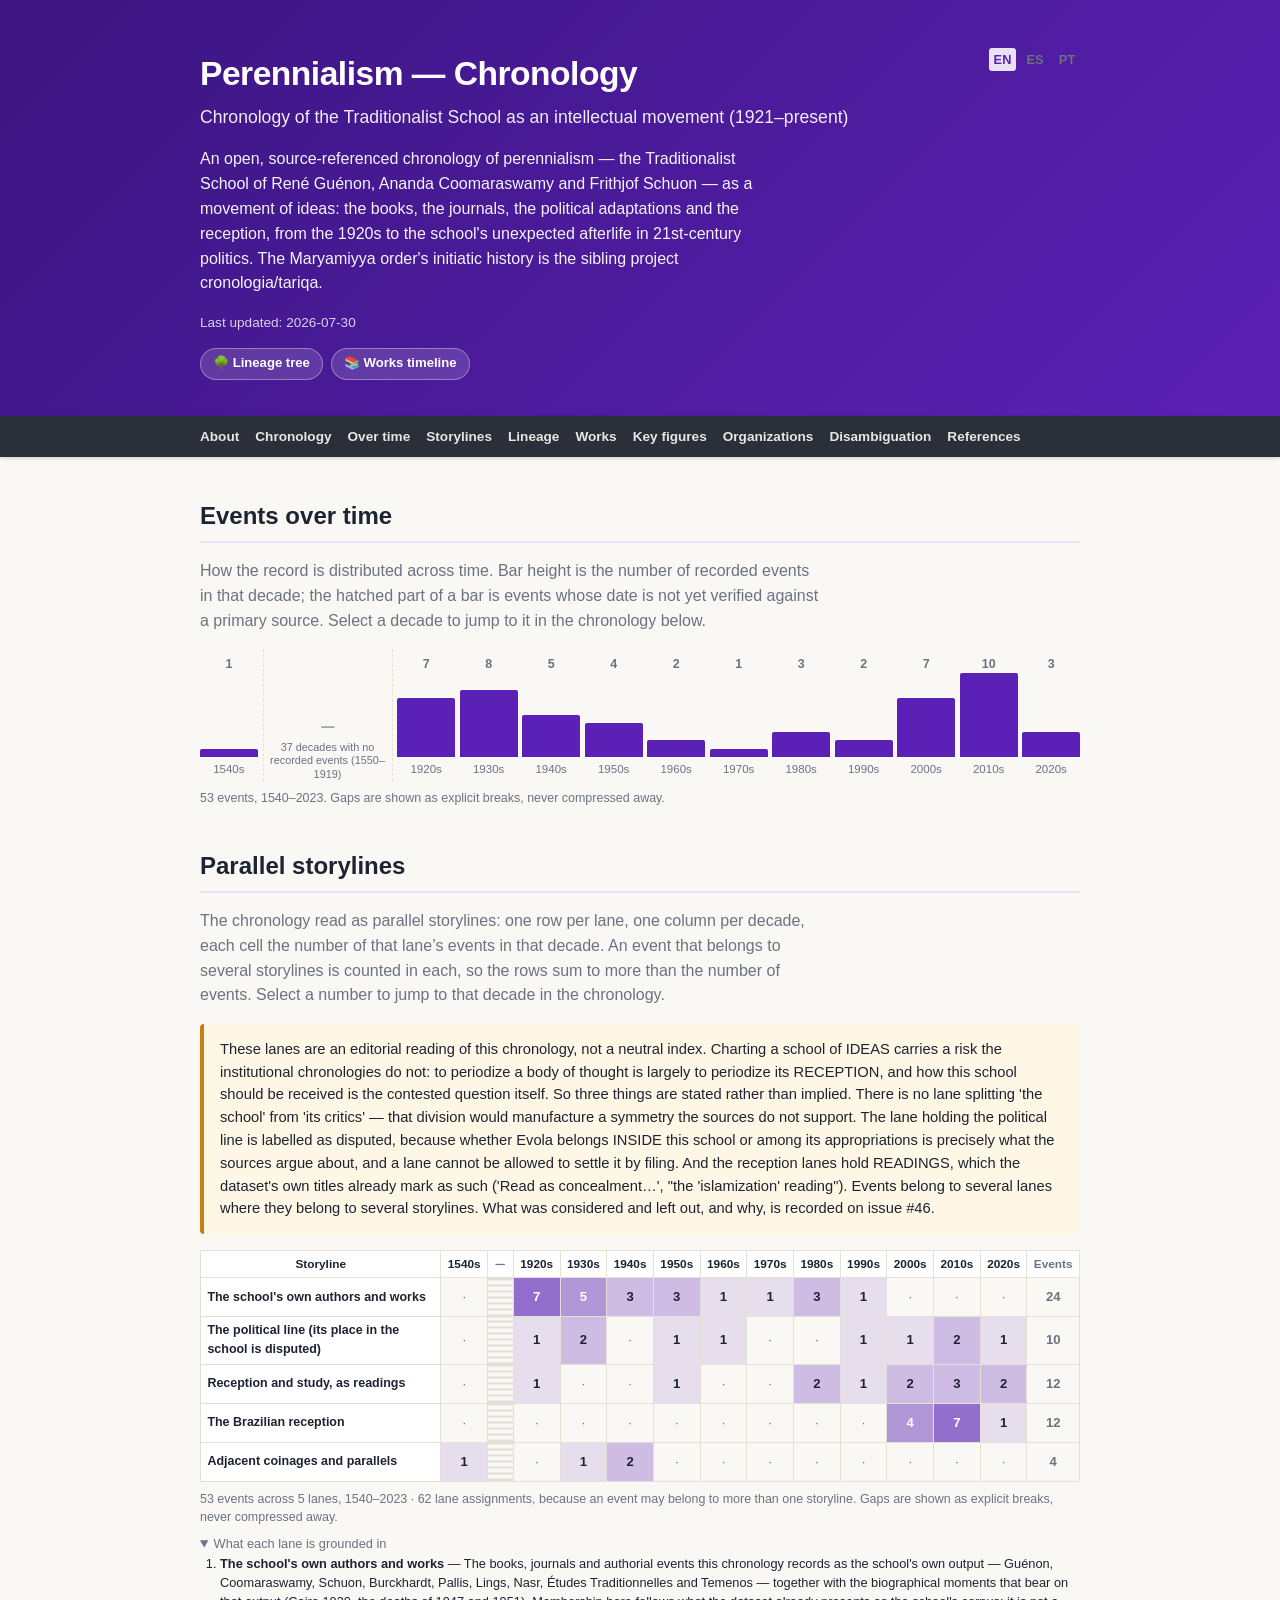
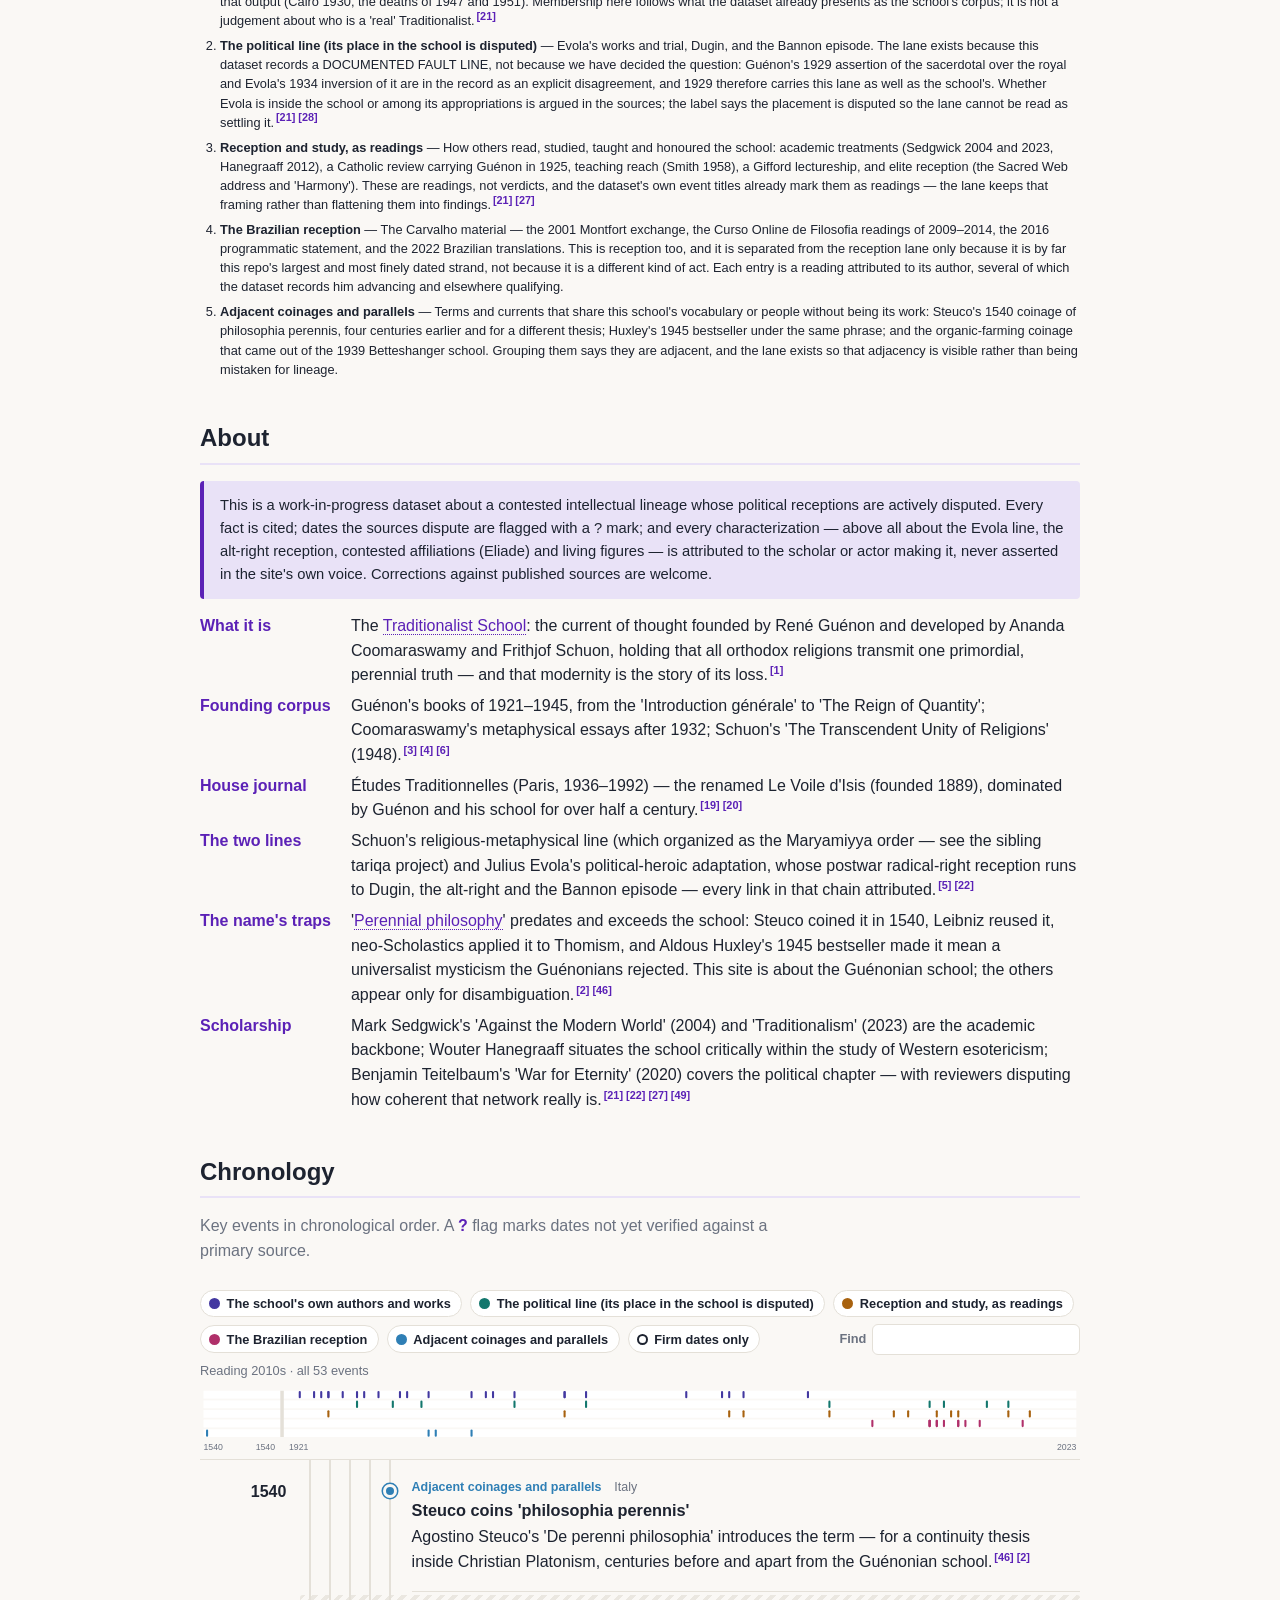
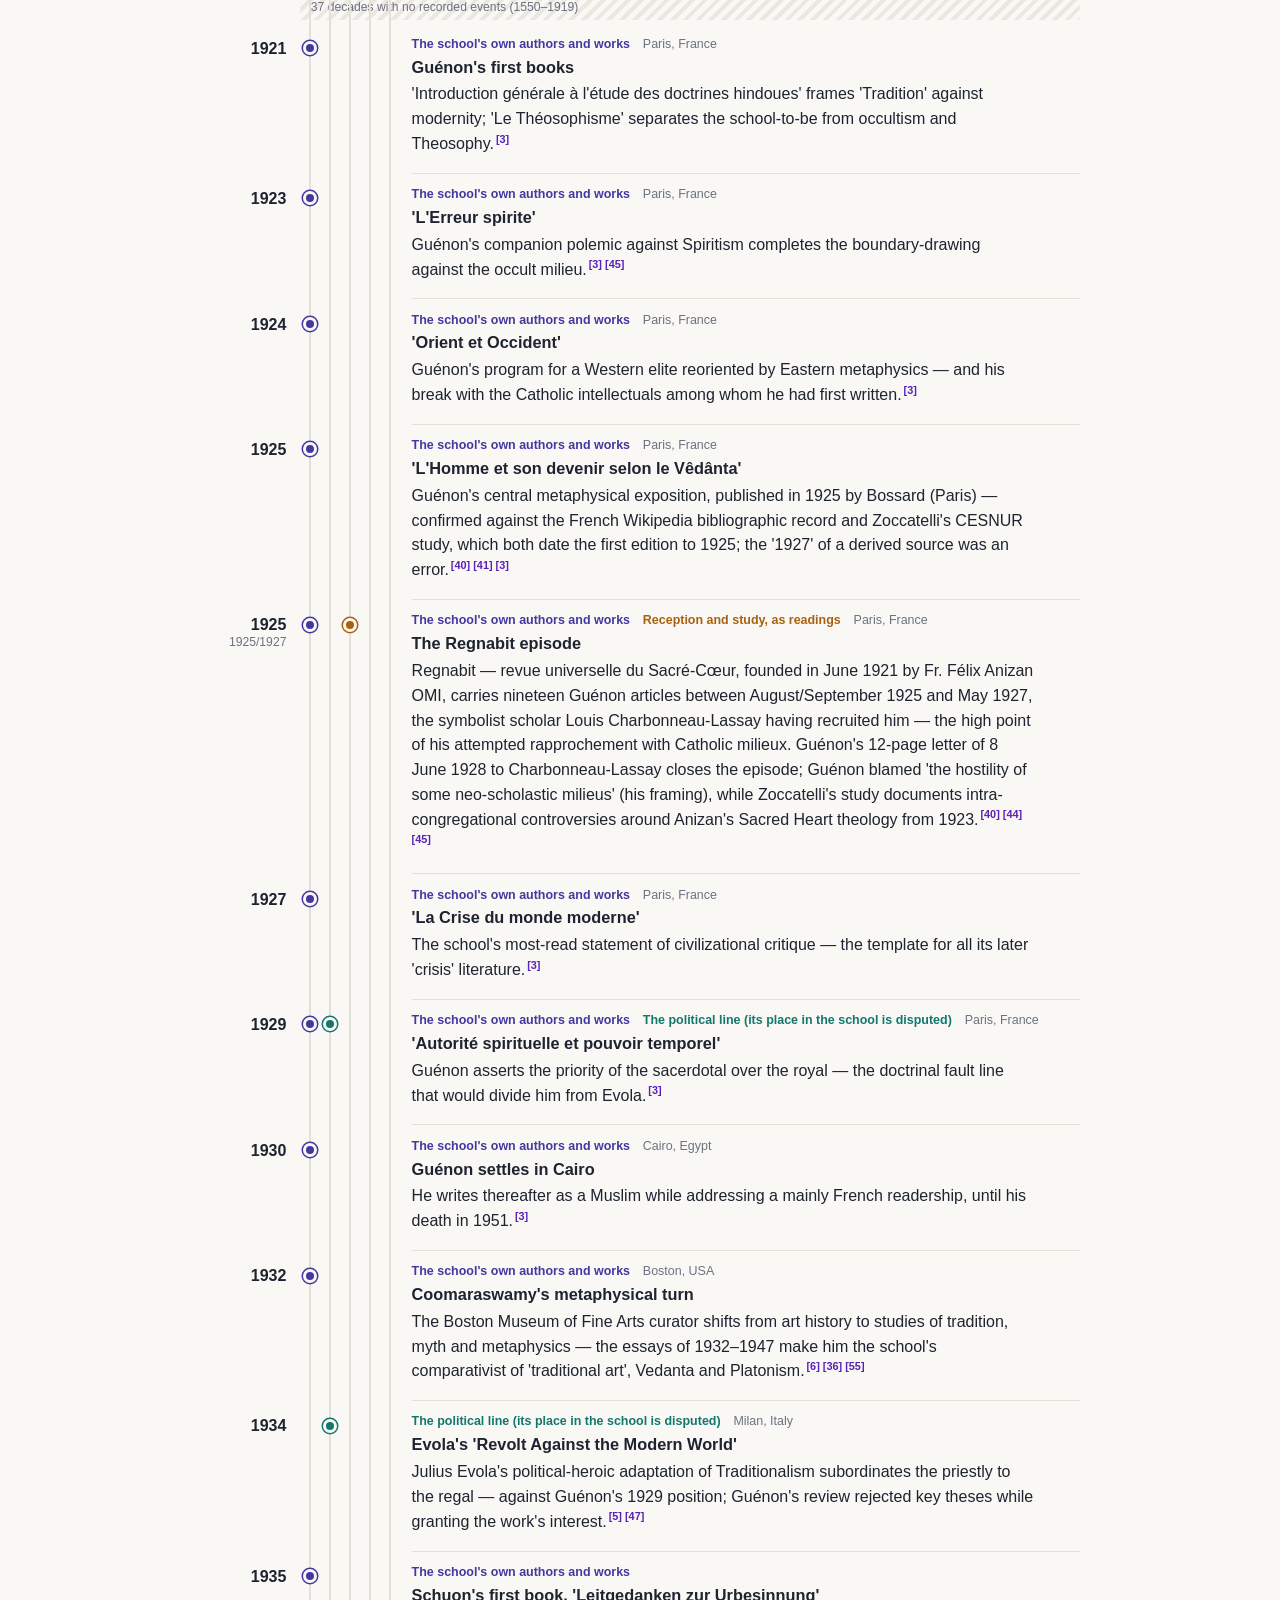
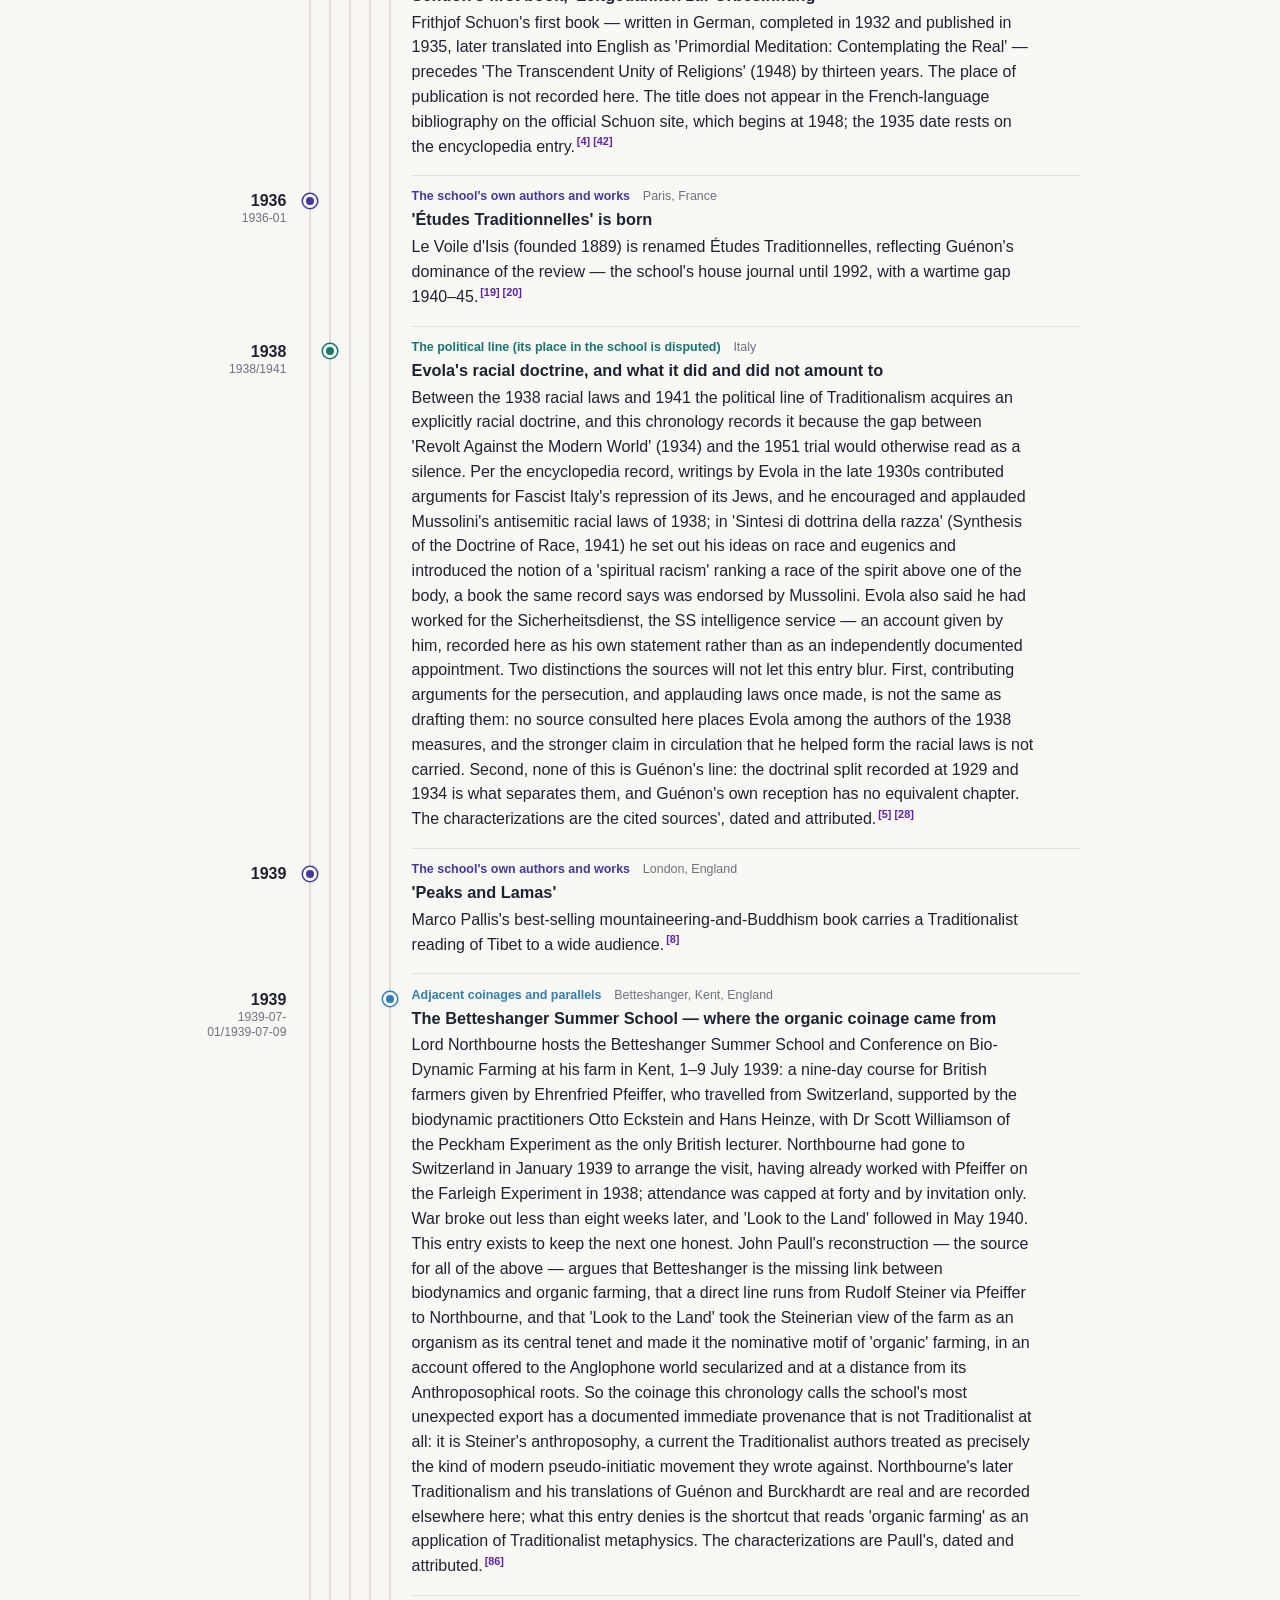
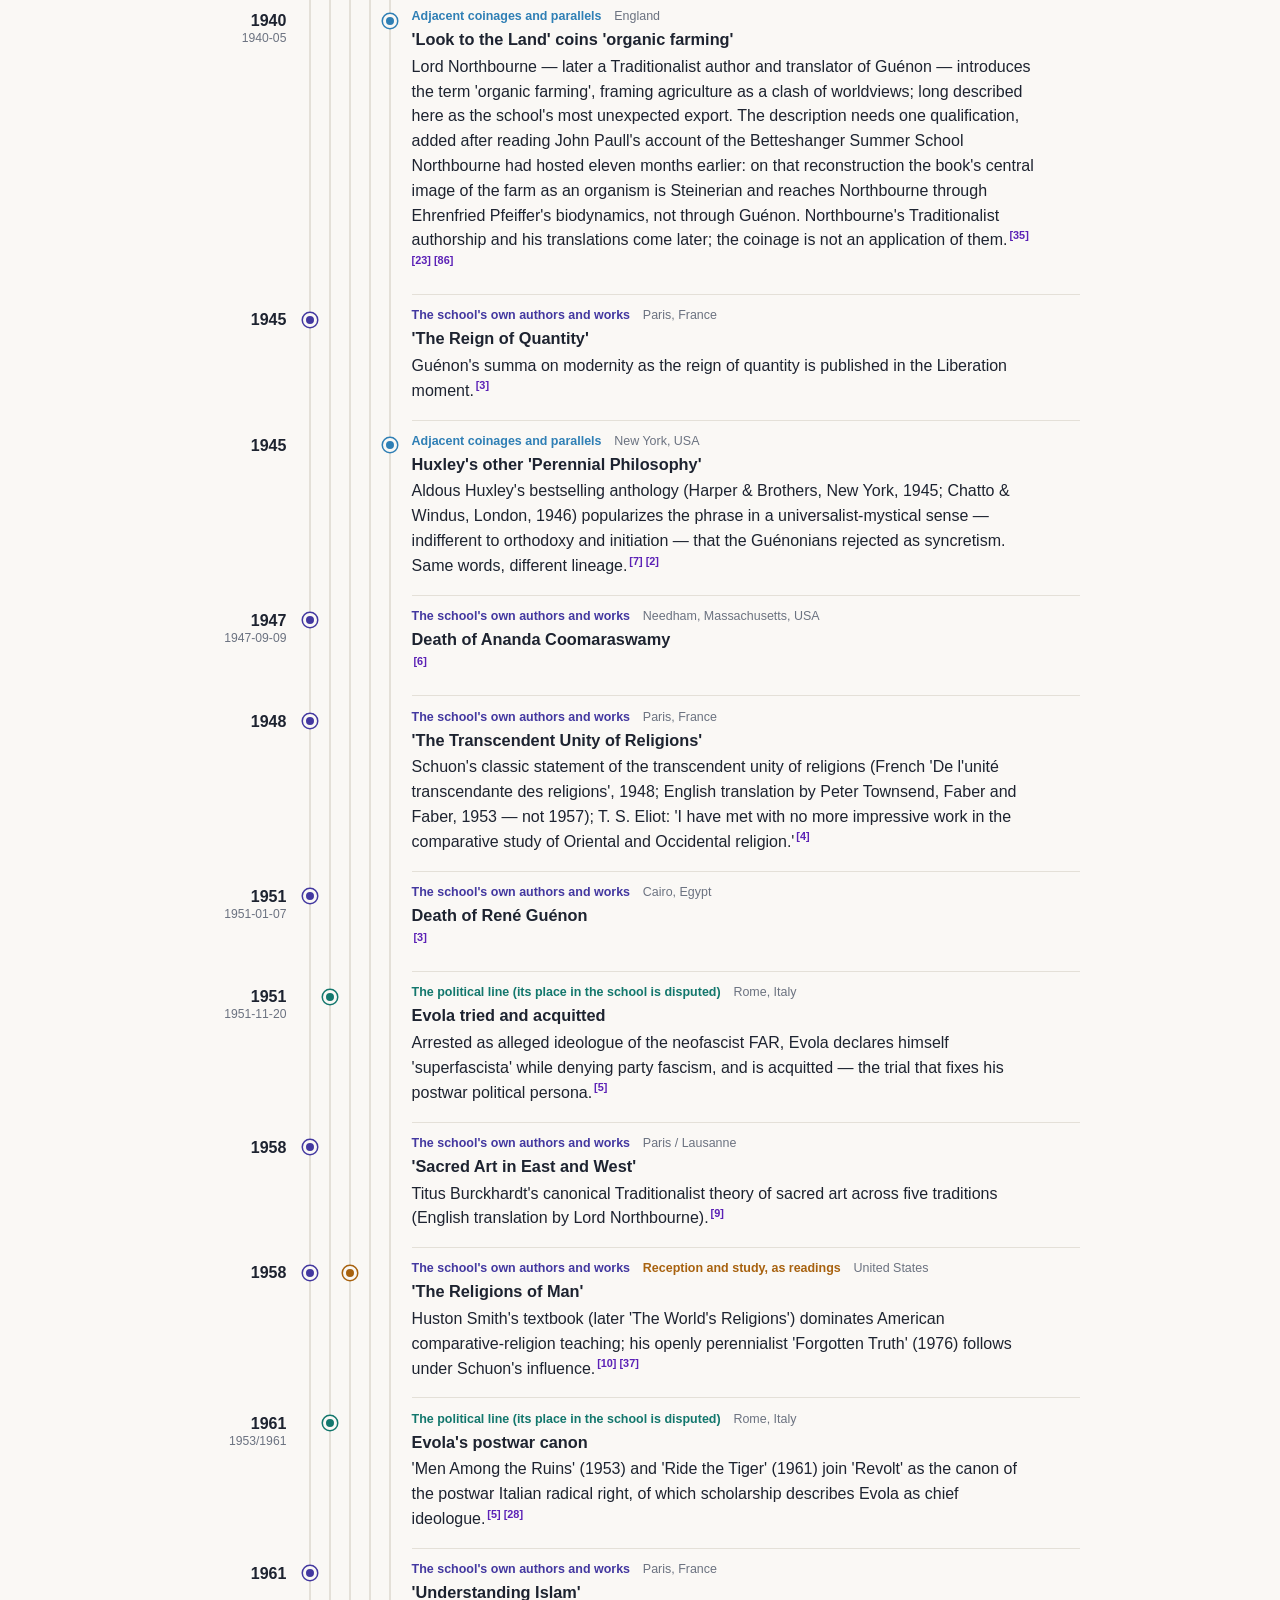
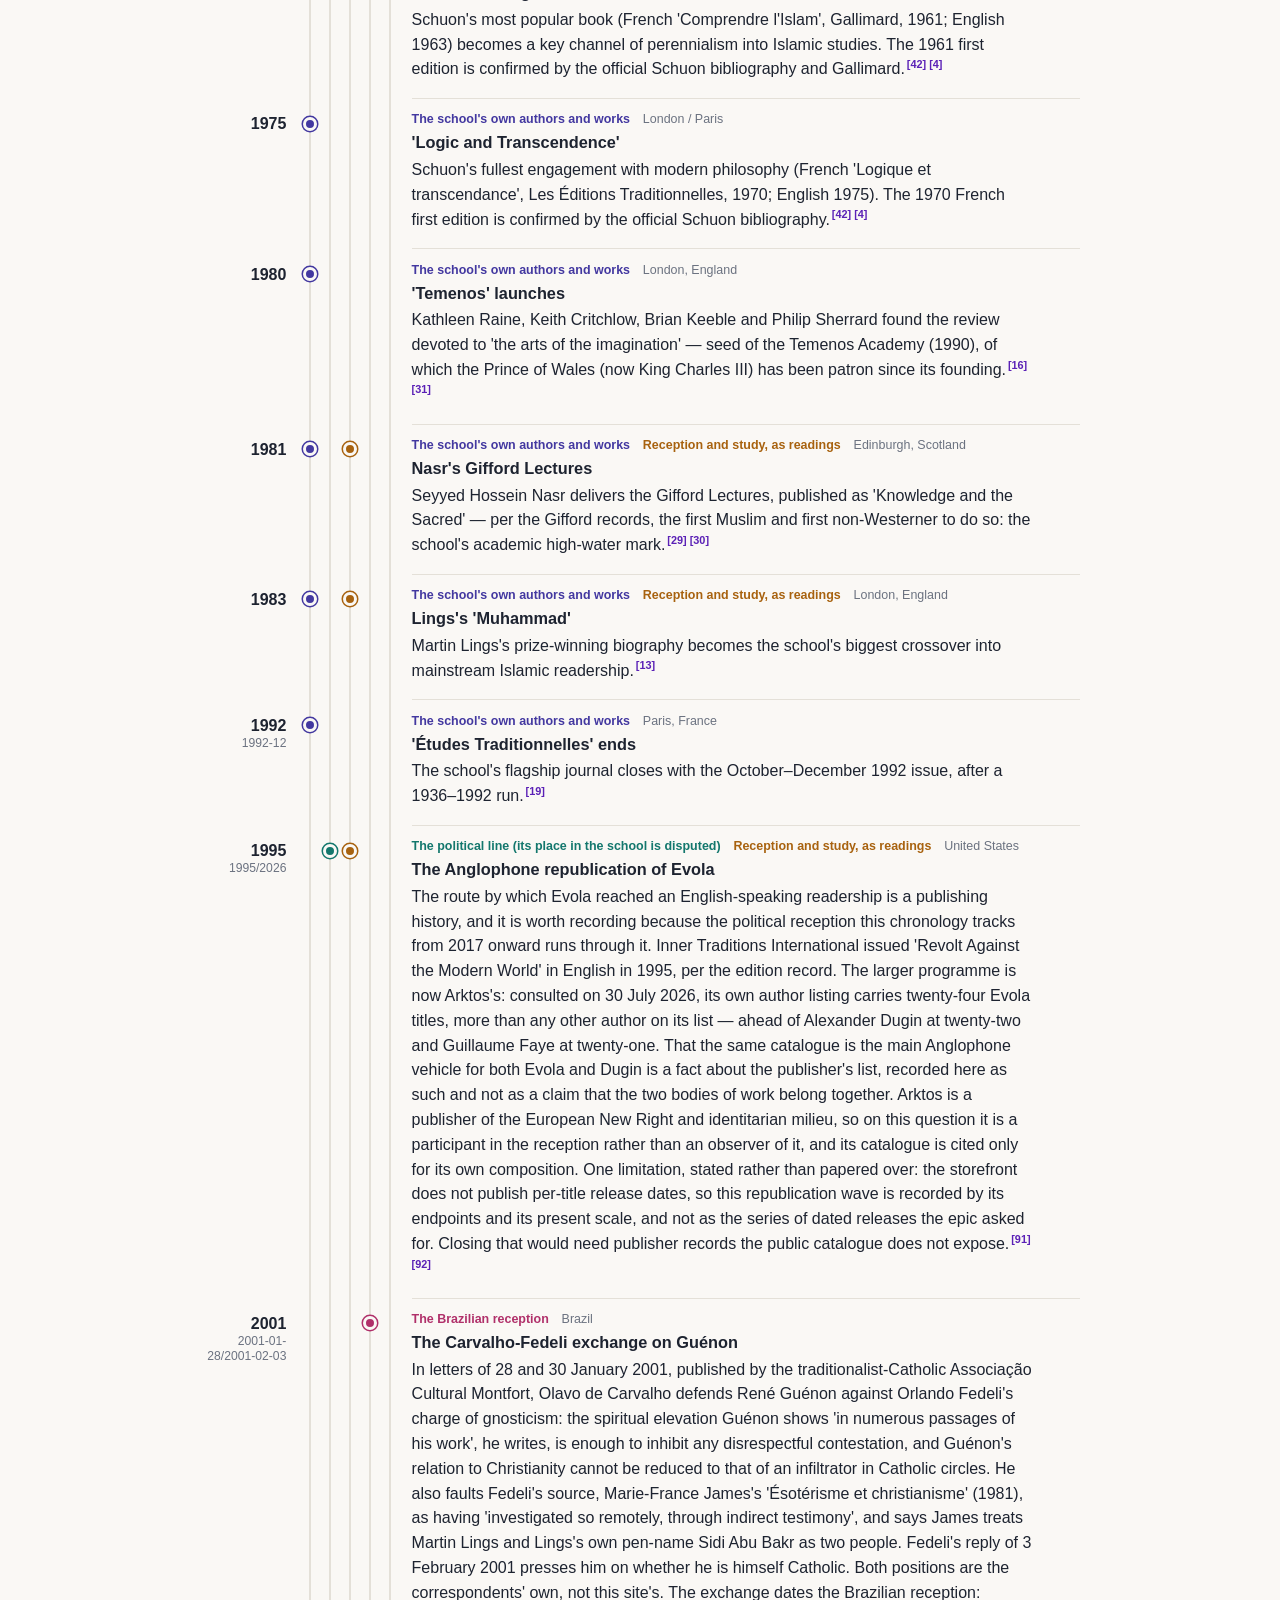
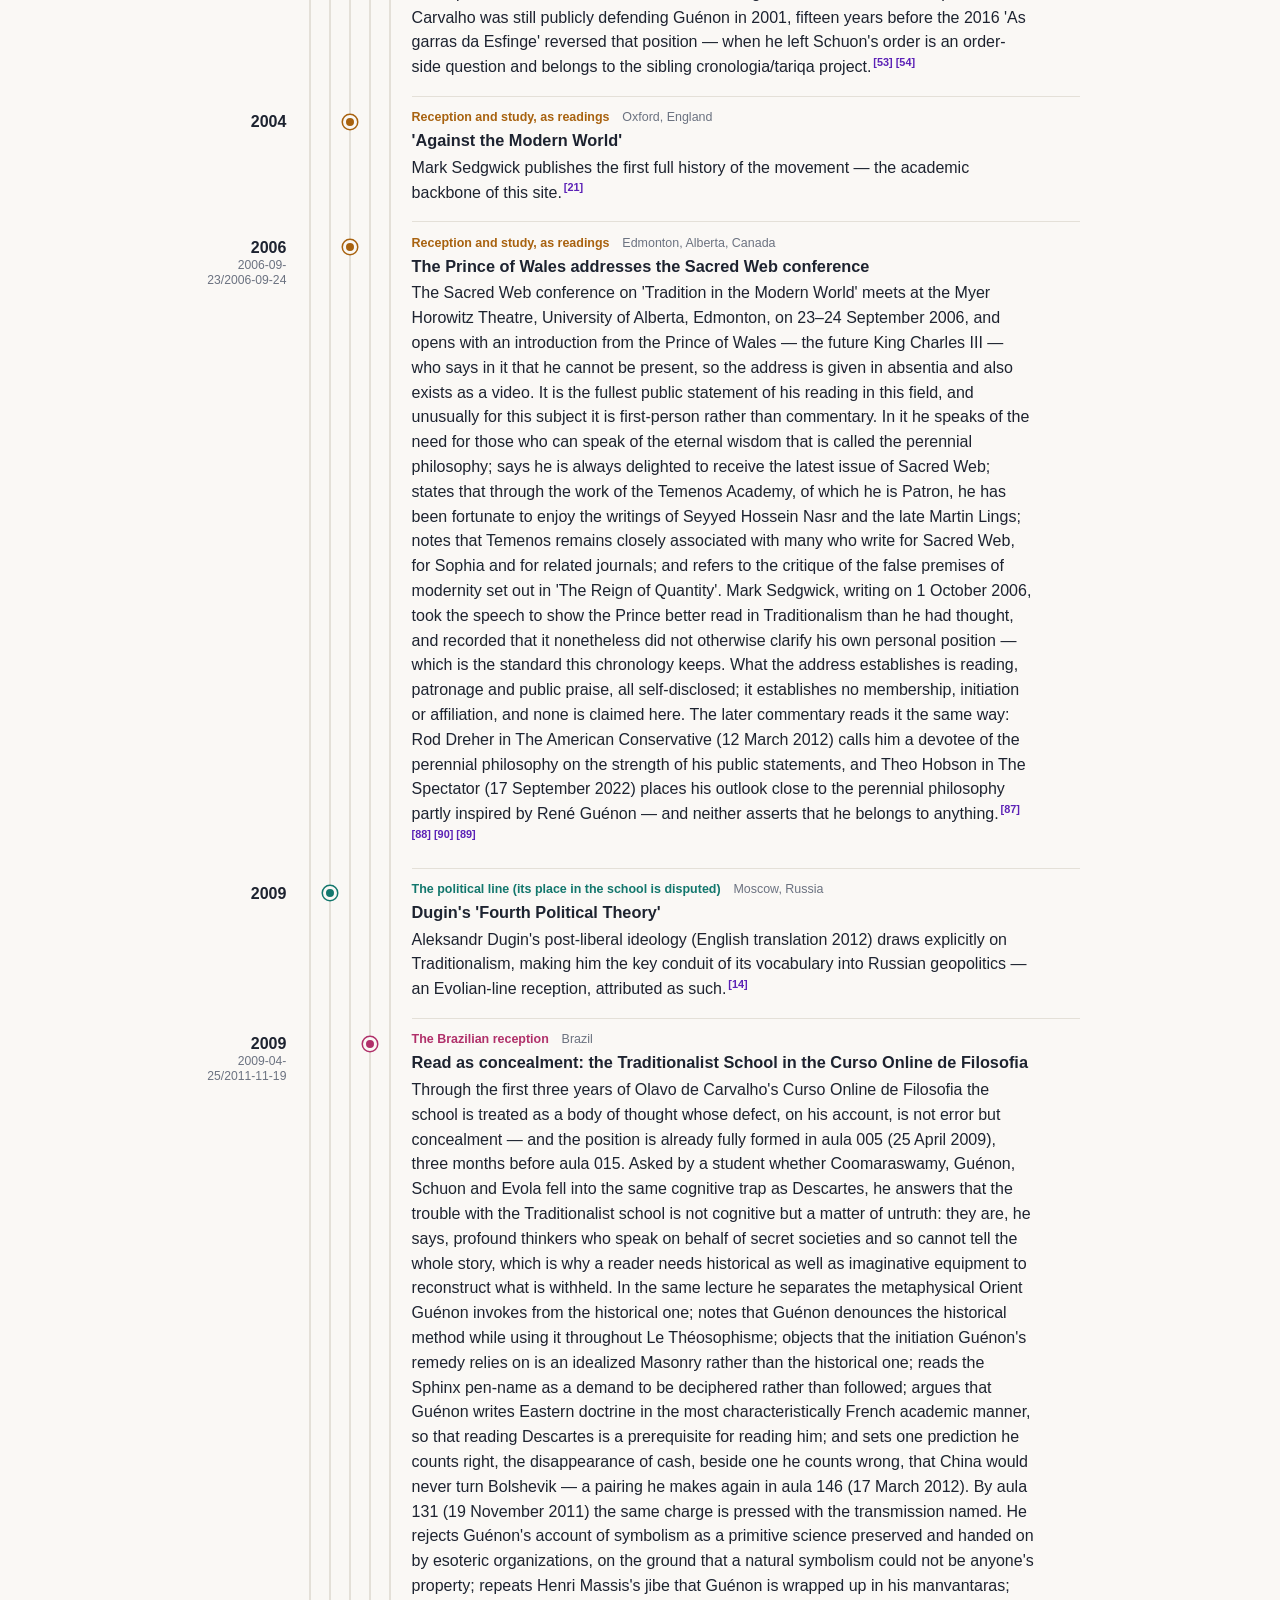
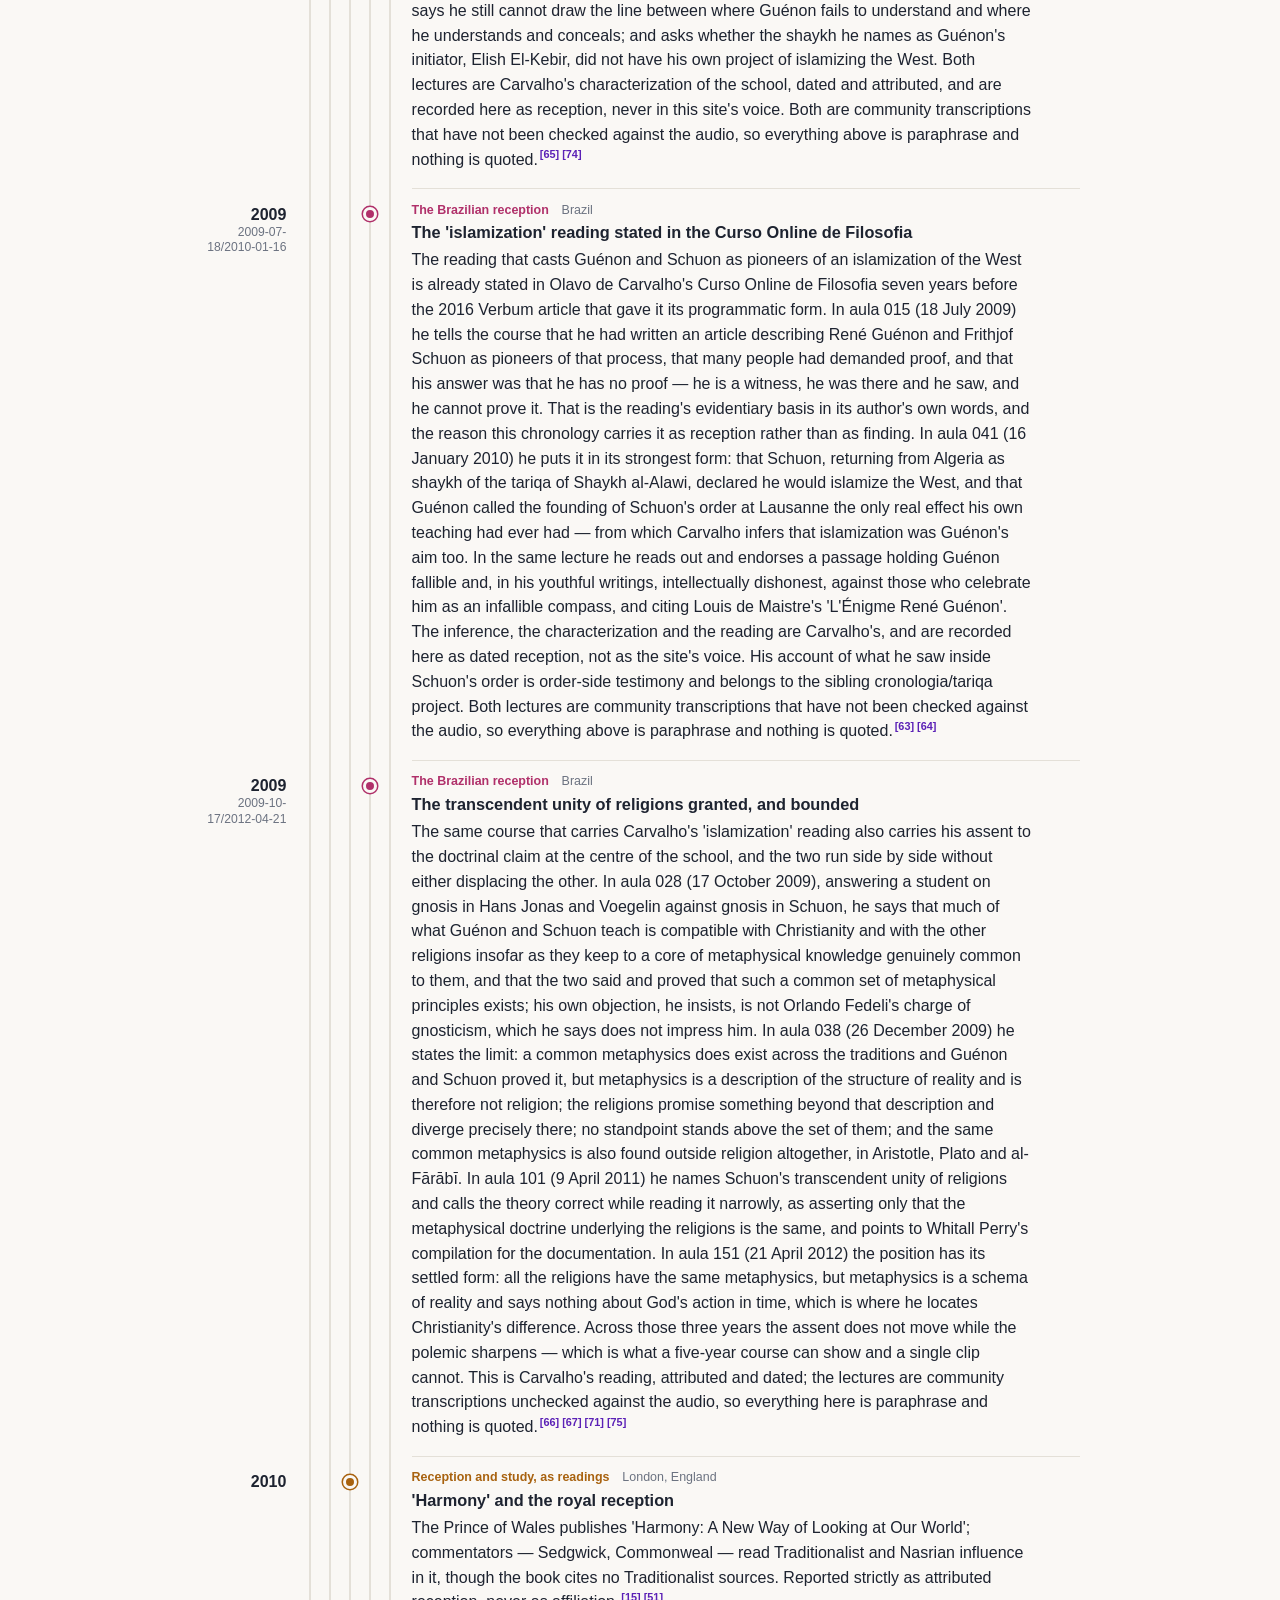
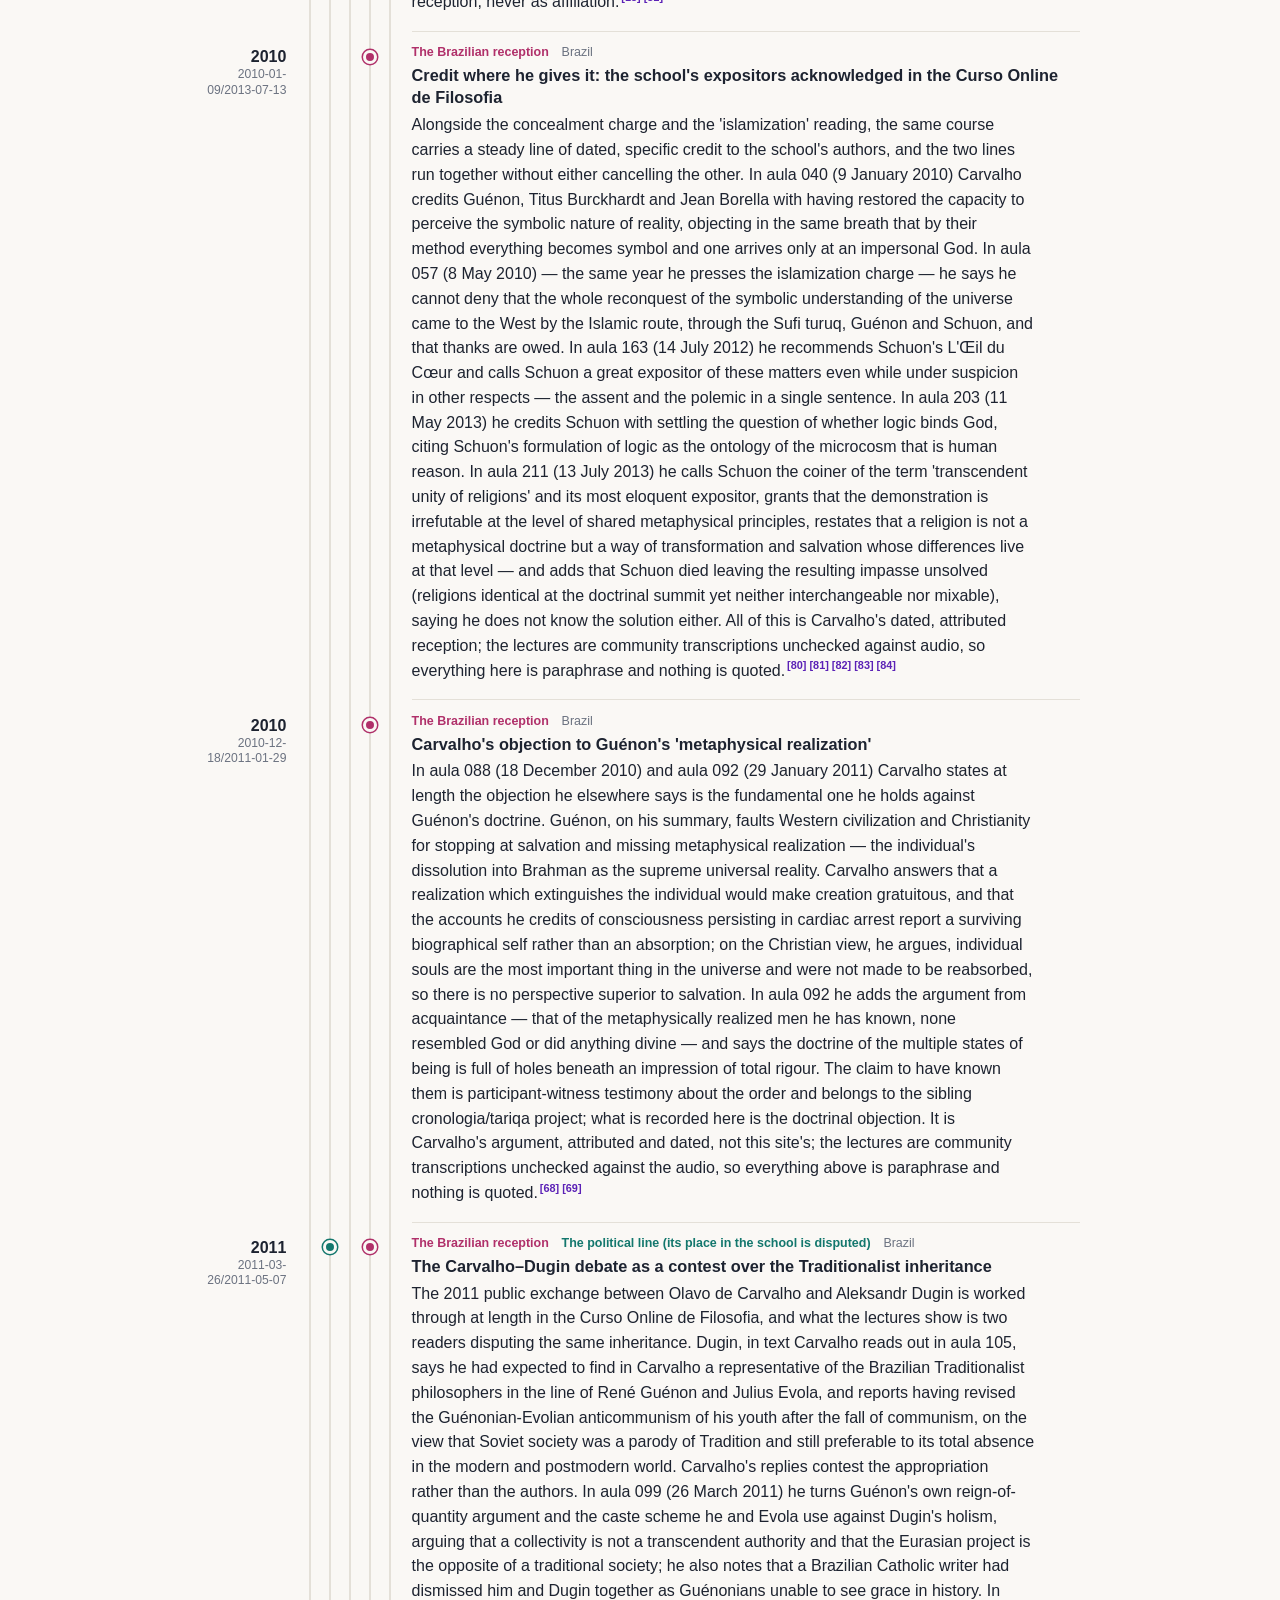
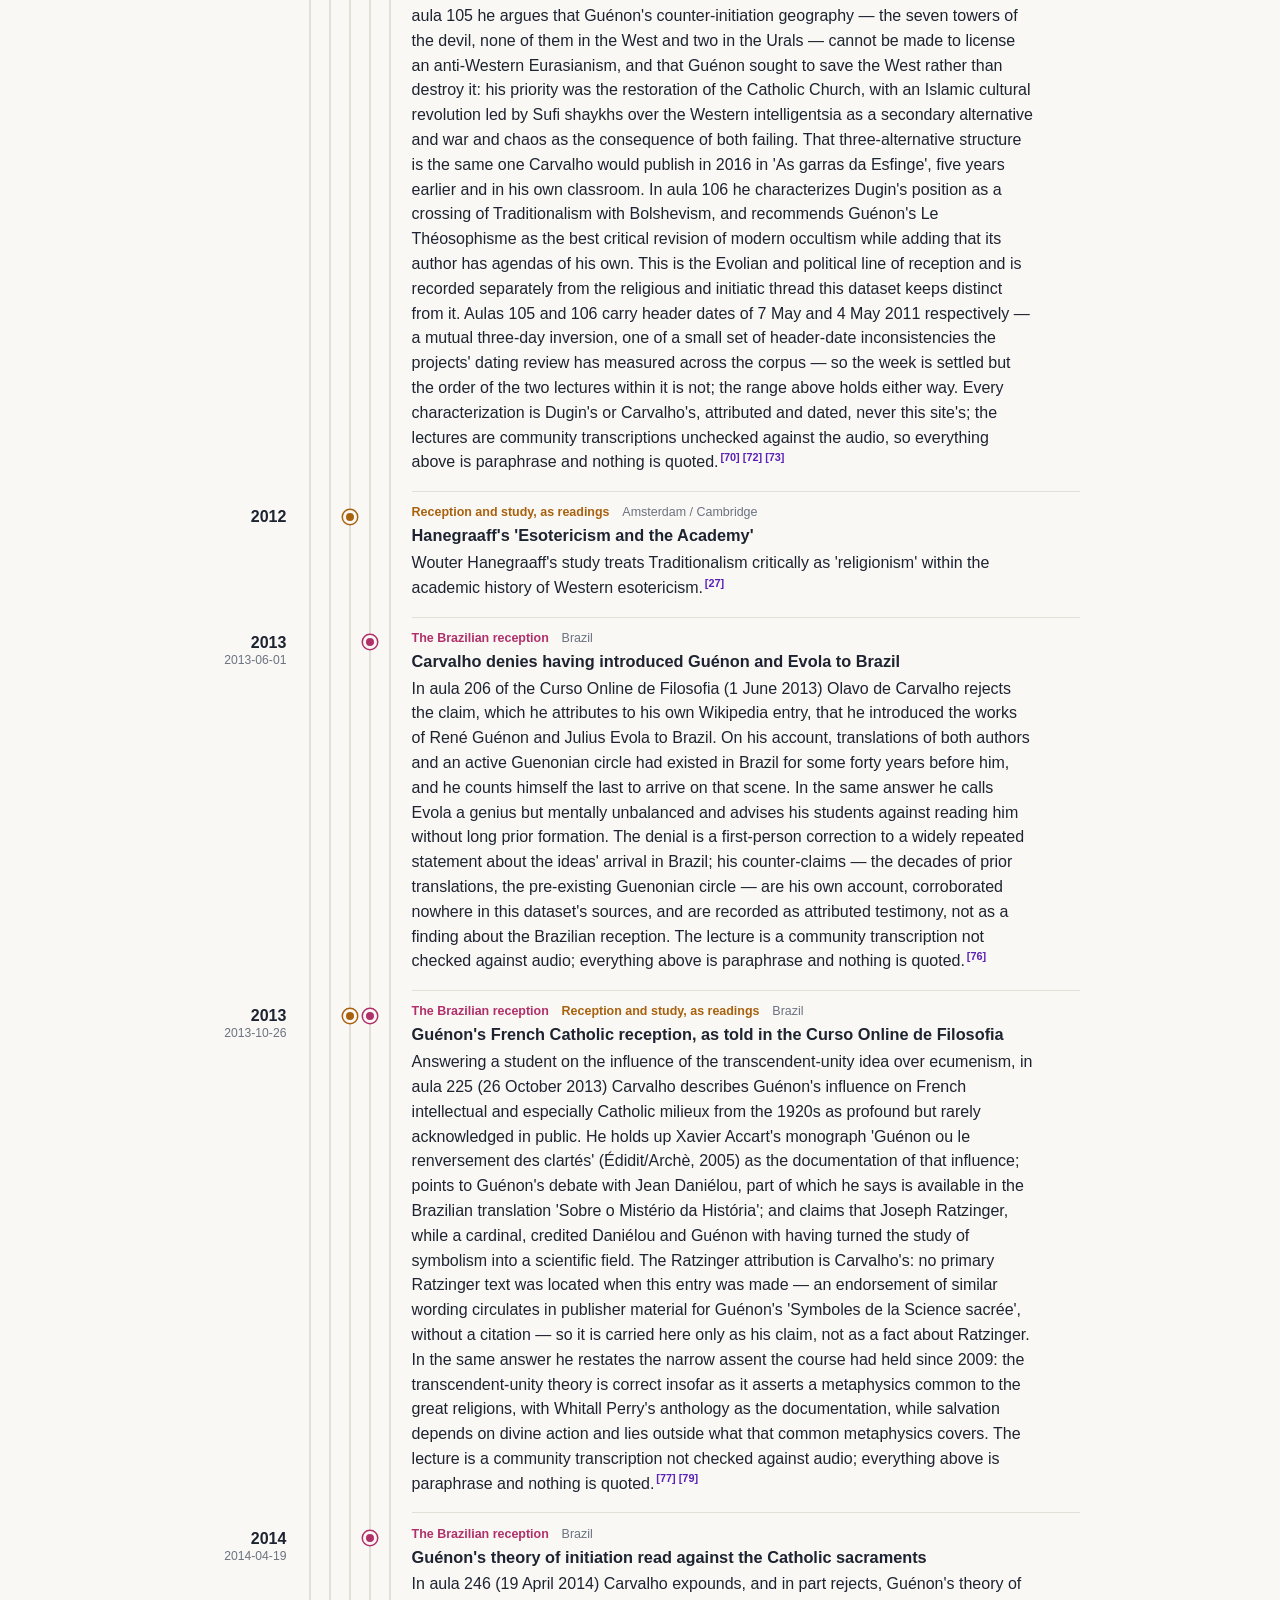
==== commit d4576b22: "Phone layout: nothing widens the page; river skips a year-only date From cronologia/core#112: - .viz" ====
--- a/docs/en/index.html
+++ b/docs/en/index.html
@@ -191,7 +191,7 @@
       </div>
       <ol class="rv-list" style="--lanes:5">
         <li class="rv-e" id="decade-1540" data-i="0" data-lanes="adjacent" data-decade="1540s">
-          <div class="rv-year">1540<small>1540</small></div>
+          <div class="rv-year">1540</div>
           <div class="rv-node" aria-hidden="true"><i class="rv-l4" style="--k:4"></i></div>
           <div class="rv-card">
             <p class="rv-kick"><span class="rv-lane rv-l4">Adjacent coinages and parallels</span><span>Italy</span></p>
@@ -201,7 +201,7 @@
         </li>
         <li class="rv-gap"><span>37 decades with no recorded events (1550–1919)</span></li>
         <li class="rv-e" id="decade-1920" data-i="1" data-lanes="school" data-decade="1920s">
-          <div class="rv-year">1921<small>1921</small></div>
+          <div class="rv-year">1921</div>
           <div class="rv-node" aria-hidden="true"><i class="rv-l0" style="--k:0"></i></div>
           <div class="rv-card">
             <p class="rv-kick"><span class="rv-lane rv-l0">The school&#39;s own authors and works</span><span>Paris, France</span></p>
@@ -210,7 +210,7 @@
           </div>
         </li>
         <li class="rv-e" data-i="2" data-lanes="school" data-decade="1920s">
-          <div class="rv-year">1923<small>1923</small></div>
+          <div class="rv-year">1923</div>
           <div class="rv-node" aria-hidden="true"><i class="rv-l0" style="--k:0"></i></div>
           <div class="rv-card">
             <p class="rv-kick"><span class="rv-lane rv-l0">The school&#39;s own authors and works</span><span>Paris, France</span></p>
@@ -219,7 +219,7 @@
           </div>
         </li>
         <li class="rv-e" data-i="3" data-lanes="school" data-decade="1920s">
-          <div class="rv-year">1924<small>1924</small></div>
+          <div class="rv-year">1924</div>
           <div class="rv-node" aria-hidden="true"><i class="rv-l0" style="--k:0"></i></div>
           <div class="rv-card">
             <p class="rv-kick"><span class="rv-lane rv-l0">The school&#39;s own authors and works</span><span>Paris, France</span></p>
@@ -228,7 +228,7 @@
           </div>
         </li>
         <li class="rv-e" data-i="4" data-lanes="school" data-decade="1920s">
-          <div class="rv-year">1925<small>1925</small></div>
+          <div class="rv-year">1925</div>
           <div class="rv-node" aria-hidden="true"><i class="rv-l0" style="--k:0"></i></div>
           <div class="rv-card">
             <p class="rv-kick"><span class="rv-lane rv-l0">The school&#39;s own authors and works</span><span>Paris, France</span></p>
@@ -246,7 +246,7 @@
           </div>
         </li>
         <li class="rv-e" data-i="6" data-lanes="school" data-decade="1920s">
-          <div class="rv-year">1927<small>1927</small></div>
+          <div class="rv-year">1927</div>
           <div class="rv-node" aria-hidden="true"><i class="rv-l0" style="--k:0"></i></div>
           <div class="rv-card">
             <p class="rv-kick"><span class="rv-lane rv-l0">The school&#39;s own authors and works</span><span>Paris, France</span></p>
@@ -255,7 +255,7 @@
           </div>
         </li>
         <li class="rv-e" data-i="7" data-lanes="school political-line" data-decade="1920s">
-          <div class="rv-year">1929<small>1929</small></div>
+          <div class="rv-year">1929</div>
           <div class="rv-node" aria-hidden="true"><i class="rv-l0" style="--k:0"></i><i class="rv-l1" style="--k:1"></i></div>
           <div class="rv-card">
             <p class="rv-kick"><span class="rv-lane rv-l0">The school&#39;s own authors and works</span><span class="rv-lane rv-l1">The political line (its place in the school is disputed)</span><span>Paris, France</span></p>
@@ -264,7 +264,7 @@
           </div>
         </li>
         <li class="rv-e" id="decade-1930" data-i="8" data-lanes="school" data-decade="1930s">
-          <div class="rv-year">1930<small>1930</small></div>
+          <div class="rv-year">1930</div>
           <div class="rv-node" aria-hidden="true"><i class="rv-l0" style="--k:0"></i></div>
           <div class="rv-card">
             <p class="rv-kick"><span class="rv-lane rv-l0">The school&#39;s own authors and works</span><span>Cairo, Egypt</span></p>
@@ -273,7 +273,7 @@
           </div>
         </li>
         <li class="rv-e" data-i="9" data-lanes="school" data-decade="1930s">
-          <div class="rv-year">1932<small>1932</small></div>
+          <div class="rv-year">1932</div>
           <div class="rv-node" aria-hidden="true"><i class="rv-l0" style="--k:0"></i></div>
           <div class="rv-card">
             <p class="rv-kick"><span class="rv-lane rv-l0">The school&#39;s own authors and works</span><span>Boston, USA</span></p>
@@ -282,7 +282,7 @@
           </div>
         </li>
         <li class="rv-e" data-i="10" data-lanes="political-line" data-decade="1930s">
-          <div class="rv-year">1934<small>1934</small></div>
+          <div class="rv-year">1934</div>
           <div class="rv-node" aria-hidden="true"><i class="rv-l1" style="--k:1"></i></div>
           <div class="rv-card">
             <p class="rv-kick"><span class="rv-lane rv-l1">The political line (its place in the school is disputed)</span><span>Milan, Italy</span></p>
@@ -291,7 +291,7 @@
           </div>
         </li>
         <li class="rv-e" data-i="11" data-lanes="school" data-decade="1930s">
-          <div class="rv-year">1935<small>1935</small></div>
+          <div class="rv-year">1935</div>
           <div class="rv-node" aria-hidden="true"><i class="rv-l0" style="--k:0"></i></div>
           <div class="rv-card">
             <p class="rv-kick"><span class="rv-lane rv-l0">The school&#39;s own authors and works</span></p>
@@ -318,7 +318,7 @@
           </div>
         </li>
         <li class="rv-e" data-i="14" data-lanes="school" data-decade="1930s">
-          <div class="rv-year">1939<small>1939</small></div>
+          <div class="rv-year">1939</div>
           <div class="rv-node" aria-hidden="true"><i class="rv-l0" style="--k:0"></i></div>
           <div class="rv-card">
             <p class="rv-kick"><span class="rv-lane rv-l0">The school&#39;s own authors and works</span><span>London, England</span></p>
@@ -345,7 +345,7 @@
           </div>
         </li>
         <li class="rv-e" data-i="17" data-lanes="school" data-decade="1940s">
-          <div class="rv-year">1945<small>1945</small></div>
+          <div class="rv-year">1945</div>
           <div class="rv-node" aria-hidden="true"><i class="rv-l0" style="--k:0"></i></div>
           <div class="rv-card">
             <p class="rv-kick"><span class="rv-lane rv-l0">The school&#39;s own authors and works</span><span>Paris, France</span></p>
@@ -354,7 +354,7 @@
           </div>
         </li>
         <li class="rv-e" data-i="18" data-lanes="adjacent" data-decade="1940s">
-          <div class="rv-year">1945<small>1945</small></div>
+          <div class="rv-year">1945</div>
           <div class="rv-node" aria-hidden="true"><i class="rv-l4" style="--k:4"></i></div>
           <div class="rv-card">
             <p class="rv-kick"><span class="rv-lane rv-l4">Adjacent coinages and parallels</span><span>New York, USA</span></p>
@@ -372,7 +372,7 @@
           </div>
         </li>
         <li class="rv-e" data-i="20" data-lanes="school" data-decade="1940s">
-          <div class="rv-year">1948<small>1948</small></div>
+          <div class="rv-year">1948</div>
           <div class="rv-node" aria-hidden="true"><i class="rv-l0" style="--k:0"></i></div>
           <div class="rv-card">
             <p class="rv-kick"><span class="rv-lane rv-l0">The school&#39;s own authors and works</span><span>Paris, France</span></p>
@@ -399,7 +399,7 @@
           </div>
         </li>
         <li class="rv-e" data-i="23" data-lanes="school" data-decade="1950s">
-          <div class="rv-year">1958<small>1958</small></div>
+          <div class="rv-year">1958</div>
           <div class="rv-node" aria-hidden="true"><i class="rv-l0" style="--k:0"></i></div>
           <div class="rv-card">
             <p class="rv-kick"><span class="rv-lane rv-l0">The school&#39;s own authors and works</span><span>Paris / Lausanne</span></p>
@@ -408,7 +408,7 @@
           </div>
         </li>
         <li class="rv-e" data-i="24" data-lanes="school reception" data-decade="1950s">
-          <div class="rv-year">1958<small>1958</small></div>
+          <div class="rv-year">1958</div>
           <div class="rv-node" aria-hidden="true"><i class="rv-l0" style="--k:0"></i><i class="rv-l2" style="--k:2"></i></div>
           <div class="rv-card">
             <p class="rv-kick"><span class="rv-lane rv-l0">The school&#39;s own authors and works</span><span class="rv-lane rv-l2">Reception and study, as readings</span><span>United States</span></p>
@@ -426,7 +426,7 @@
           </div>
         </li>
         <li class="rv-e" data-i="26" data-lanes="school" data-decade="1960s">
-          <div class="rv-year">1961<small>1961</small></div>
+          <div class="rv-year">1961</div>
           <div class="rv-node" aria-hidden="true"><i class="rv-l0" style="--k:0"></i></div>
           <div class="rv-card">
             <p class="rv-kick"><span class="rv-lane rv-l0">The school&#39;s own authors and works</span><span>Paris, France</span></p>
@@ -435,7 +435,7 @@
           </div>
         </li>
         <li class="rv-e" id="decade-1970" data-i="27" data-lanes="school" data-decade="1970s">
-          <div class="rv-year">1975<small>1975</small></div>
+          <div class="rv-year">1975</div>
           <div class="rv-node" aria-hidden="true"><i class="rv-l0" style="--k:0"></i></div>
           <div class="rv-card">
             <p class="rv-kick"><span class="rv-lane rv-l0">The school&#39;s own authors and works</span><span>London / Paris</span></p>
@@ -444,7 +444,7 @@
           </div>
         </li>
         <li class="rv-e" id="decade-1980" data-i="28" data-lanes="school" data-decade="1980s">
-          <div class="rv-year">1980<small>1980</small></div>
+          <div class="rv-year">1980</div>
           <div class="rv-node" aria-hidden="true"><i class="rv-l0" style="--k:0"></i></div>
           <div class="rv-card">
             <p class="rv-kick"><span class="rv-lane rv-l0">The school&#39;s own authors and works</span><span>London, England</span></p>
@@ -453,7 +453,7 @@
           </div>
         </li>
         <li class="rv-e" data-i="29" data-lanes="school reception" data-decade="1980s">
-          <div class="rv-year">1981<small>1981</small></div>
+          <div class="rv-year">1981</div>
           <div class="rv-node" aria-hidden="true"><i class="rv-l0" style="--k:0"></i><i class="rv-l2" style="--k:2"></i></div>
           <div class="rv-card">
             <p class="rv-kick"><span class="rv-lane rv-l0">The school&#39;s own authors and works</span><span class="rv-lane rv-l2">Reception and study, as readings</span><span>Edinburgh, Scotland</span></p>
@@ -462,7 +462,7 @@
           </div>
         </li>
         <li class="rv-e" data-i="30" data-lanes="school reception" data-decade="1980s">
-          <div class="rv-year">1983<small>1983</small></div>
+          <div class="rv-year">1983</div>
           <div class="rv-node" aria-hidden="true"><i class="rv-l0" style="--k:0"></i><i class="rv-l2" style="--k:2"></i></div>
           <div class="rv-card">
             <p class="rv-kick"><span class="rv-lane rv-l0">The school&#39;s own authors and works</span><span class="rv-lane rv-l2">Reception and study, as readings</span><span>London, England</span></p>
@@ -498,7 +498,7 @@
           </div>
         </li>
         <li class="rv-e" data-i="34" data-lanes="reception" data-decade="2000s">
-          <div class="rv-year">2004<small>2004</small></div>
+          <div class="rv-year">2004</div>
           <div class="rv-node" aria-hidden="true"><i class="rv-l2" style="--k:2"></i></div>
           <div class="rv-card">
             <p class="rv-kick"><span class="rv-lane rv-l2">Reception and study, as readings</span><span>Oxford, England</span></p>
@@ -516,7 +516,7 @@
           </div>
         </li>
         <li class="rv-e" data-i="36" data-lanes="political-line" data-decade="2000s">
-          <div class="rv-year">2009<small>2009</small></div>
+          <div class="rv-year">2009</div>
           <div class="rv-node" aria-hidden="true"><i class="rv-l1" style="--k:1"></i></div>
           <div class="rv-card">
             <p class="rv-kick"><span class="rv-lane rv-l1">The political line (its place in the school is disputed)</span><span>Moscow, Russia</span></p>
@@ -552,7 +552,7 @@
           </div>
         </li>
         <li class="rv-e" id="decade-2010" data-i="40" data-lanes="reception" data-decade="2010s">
-          <div class="rv-year">2010<small>2010</small></div>
+          <div class="rv-year">2010</div>
           <div class="rv-node" aria-hidden="true"><i class="rv-l2" style="--k:2"></i></div>
           <div class="rv-card">
             <p class="rv-kick"><span class="rv-lane rv-l2">Reception and study, as readings</span><span>London, England</span></p>
@@ -588,7 +588,7 @@
           </div>
         </li>
         <li class="rv-e" data-i="44" data-lanes="reception" data-decade="2010s">
-          <div class="rv-year">2012<small>2012</small></div>
+          <div class="rv-year">2012</div>
           <div class="rv-node" aria-hidden="true"><i class="rv-l2" style="--k:2"></i></div>
           <div class="rv-card">
             <p class="rv-kick"><span class="rv-lane rv-l2">Reception and study, as readings</span><span>Amsterdam / Cambridge</span></p>
@@ -642,7 +642,7 @@
           </div>
         </li>
         <li class="rv-e" id="decade-2020" data-i="50" data-lanes="political-line reception" data-decade="2020s">
-          <div class="rv-year">2020<small>2020</small></div>
+          <div class="rv-year">2020</div>
           <div class="rv-node" aria-hidden="true"><i class="rv-l1" style="--k:1"></i><i class="rv-l2" style="--k:2"></i></div>
           <div class="rv-card">
             <p class="rv-kick"><span class="rv-lane rv-l1">The political line (its place in the school is disputed)</span><span class="rv-lane rv-l2">Reception and study, as readings</span><span>New York, USA</span></p>
@@ -651,7 +651,7 @@
           </div>
         </li>
         <li class="rv-e" data-i="51" data-lanes="brazil" data-decade="2020s">
-          <div class="rv-year">2022<small>2022</small></div>
+          <div class="rv-year">2022</div>
           <div class="rv-node" aria-hidden="true"><i class="rv-l3" style="--k:3"></i></div>
           <div class="rv-card">
             <p class="rv-kick"><span class="rv-lane rv-l3">The Brazilian reception</span><span>Brazil</span></p>
@@ -660,7 +660,7 @@
           </div>
         </li>
         <li class="rv-e" data-i="52" data-lanes="reception" data-decade="2020s">
-          <div class="rv-year">2023<small>2023</small></div>
+          <div class="rv-year">2023</div>
           <div class="rv-node" aria-hidden="true"><i class="rv-l2" style="--k:2"></i></div>
           <div class="rv-card">
             <p class="rv-kick"><span class="rv-lane rv-l2">Reception and study, as readings</span><span>Oxford, England</span></p>
--- a/docs/styles.css
+++ b/docs/styles.css
@@ -72,7 +72,7 @@
 .facts dd { margin: 0; }
 
 /* Chronology table */
-.table-scroll { overflow-x: auto; }
+.table-scroll { position: relative; overflow-x: auto; }
 table.meetings { width: 100%; border-collapse: collapse; font-size: .92rem; background: var(--surface); }
 table.meetings th, table.meetings td { text-align: left; padding: .55rem .65rem; border-bottom: 1px solid var(--line); vertical-align: top; }
 table.meetings thead th { background: #2a2f3a; color: #fff; position: sticky; top: 0; }
@@ -142,6 +142,9 @@
    dashed connector = indirect reference/association, NOT lineage */
 ul.tree ul li.tree-edge-indirect::before { border-top-style: dashed; }
 .tree-edge-label { font-size: .72rem; font-style: italic; color: var(--muted); background: #f3f1ec; border: 1px dashed var(--line); border-radius: 999px; padding: 0 .5rem; white-space: nowrap; }
+/* A long relation label ("afinidade contestada — Sedgwick afirma, …") cannot
+   stay on one line on a phone: it widened the page. Let it wrap there. */
+@media (max-width: 640px) { .tree-edge-label { white-space: normal; border-radius: .6rem; } }
 .lineage-legend { display: flex; flex-wrap: wrap; gap: .5rem 1.5rem; margin: .75rem 0 .25rem; font-size: .82rem; color: var(--muted); }
 .legend-item { display: inline-flex; align-items: center; gap: .45rem; }
 .legend-swatch { display: inline-block; width: 2rem; height: 0; border-top: 2px solid var(--muted); }
@@ -150,7 +153,7 @@
 /* Branch timeline ("subway diagram"; rendered only when the data declares
    `branchTimeline`). The SVG keeps its natural size inside a horizontal
    scroll container on small screens; print scales it to the page. */
-.viz-scroll { overflow-x: auto; -webkit-overflow-scrolling: touch; }
+.viz-scroll { position: relative; overflow-x: auto; -webkit-overflow-scrolling: touch; }
 figure.branch-timeline { margin: 1rem 0 0; }
 .branch-timeline-svg { display: block; }
 .branch-timeline-svg text { font-family: inherit; }
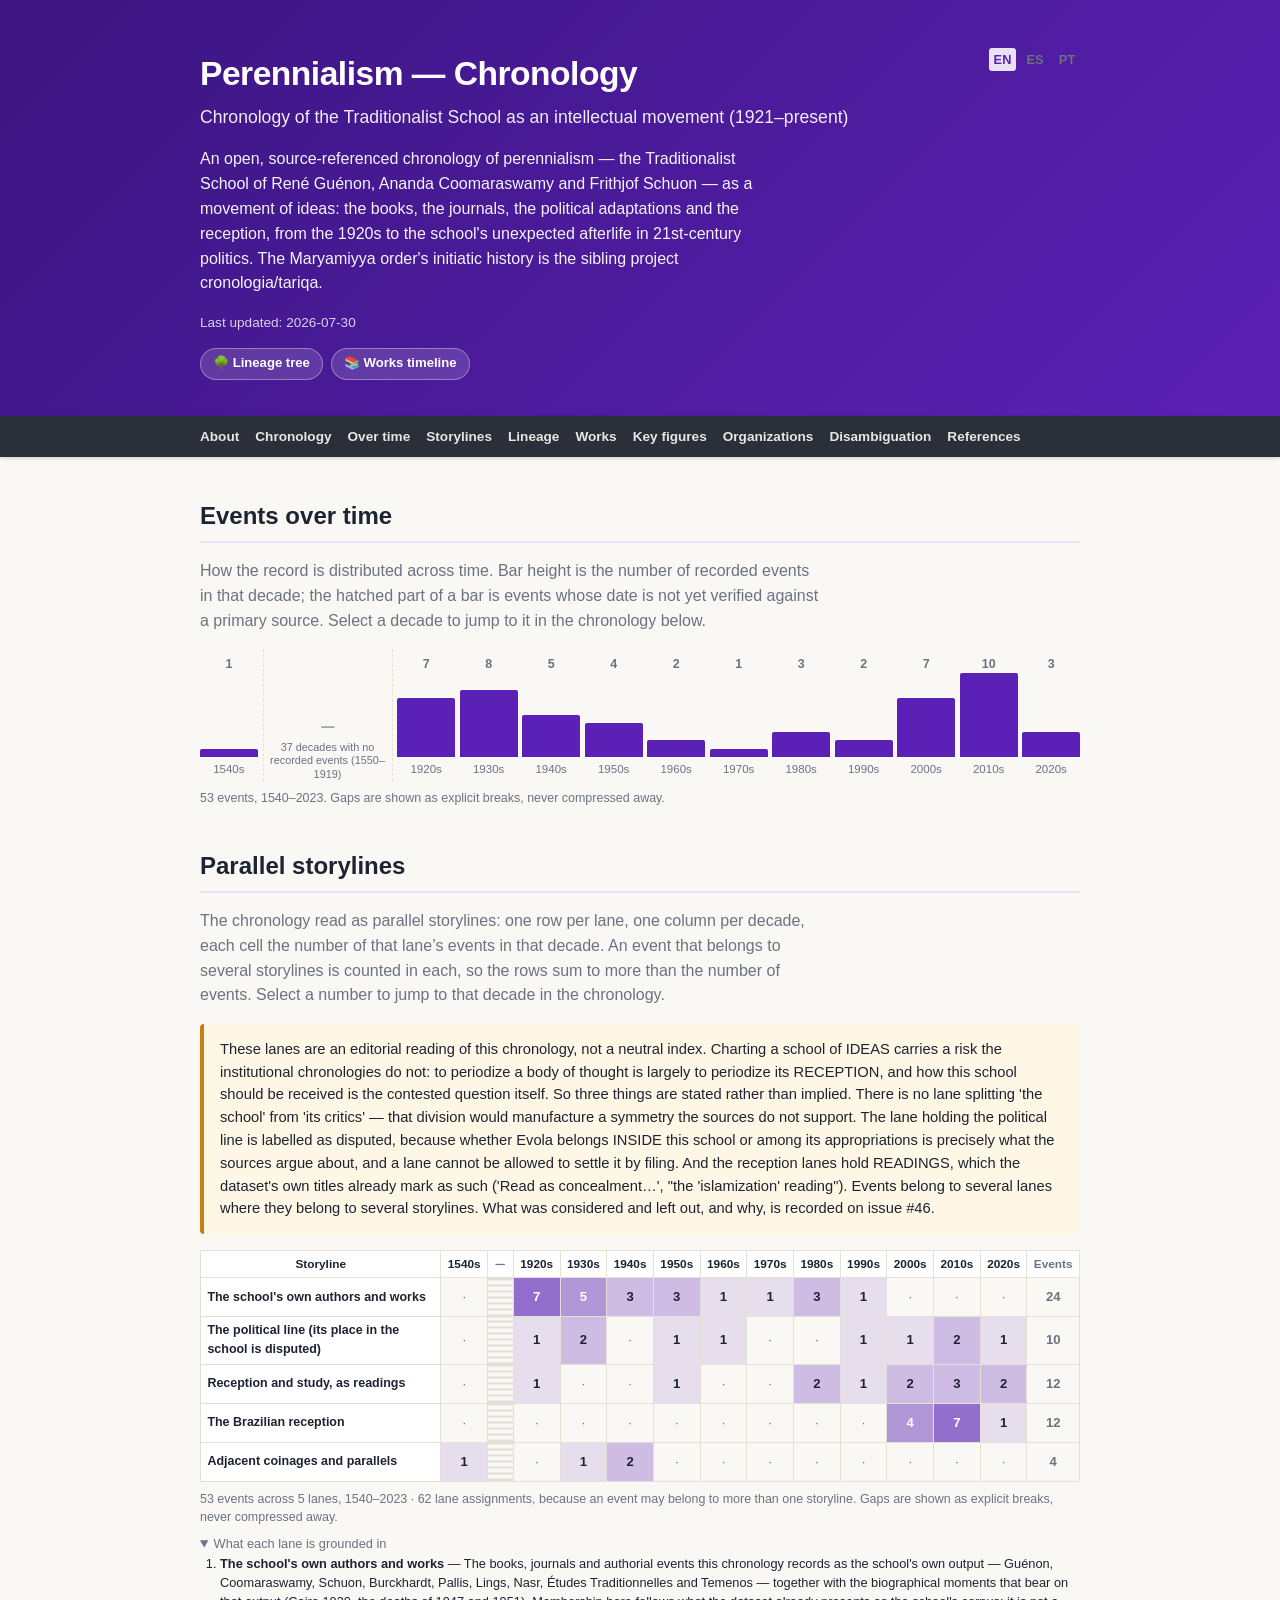
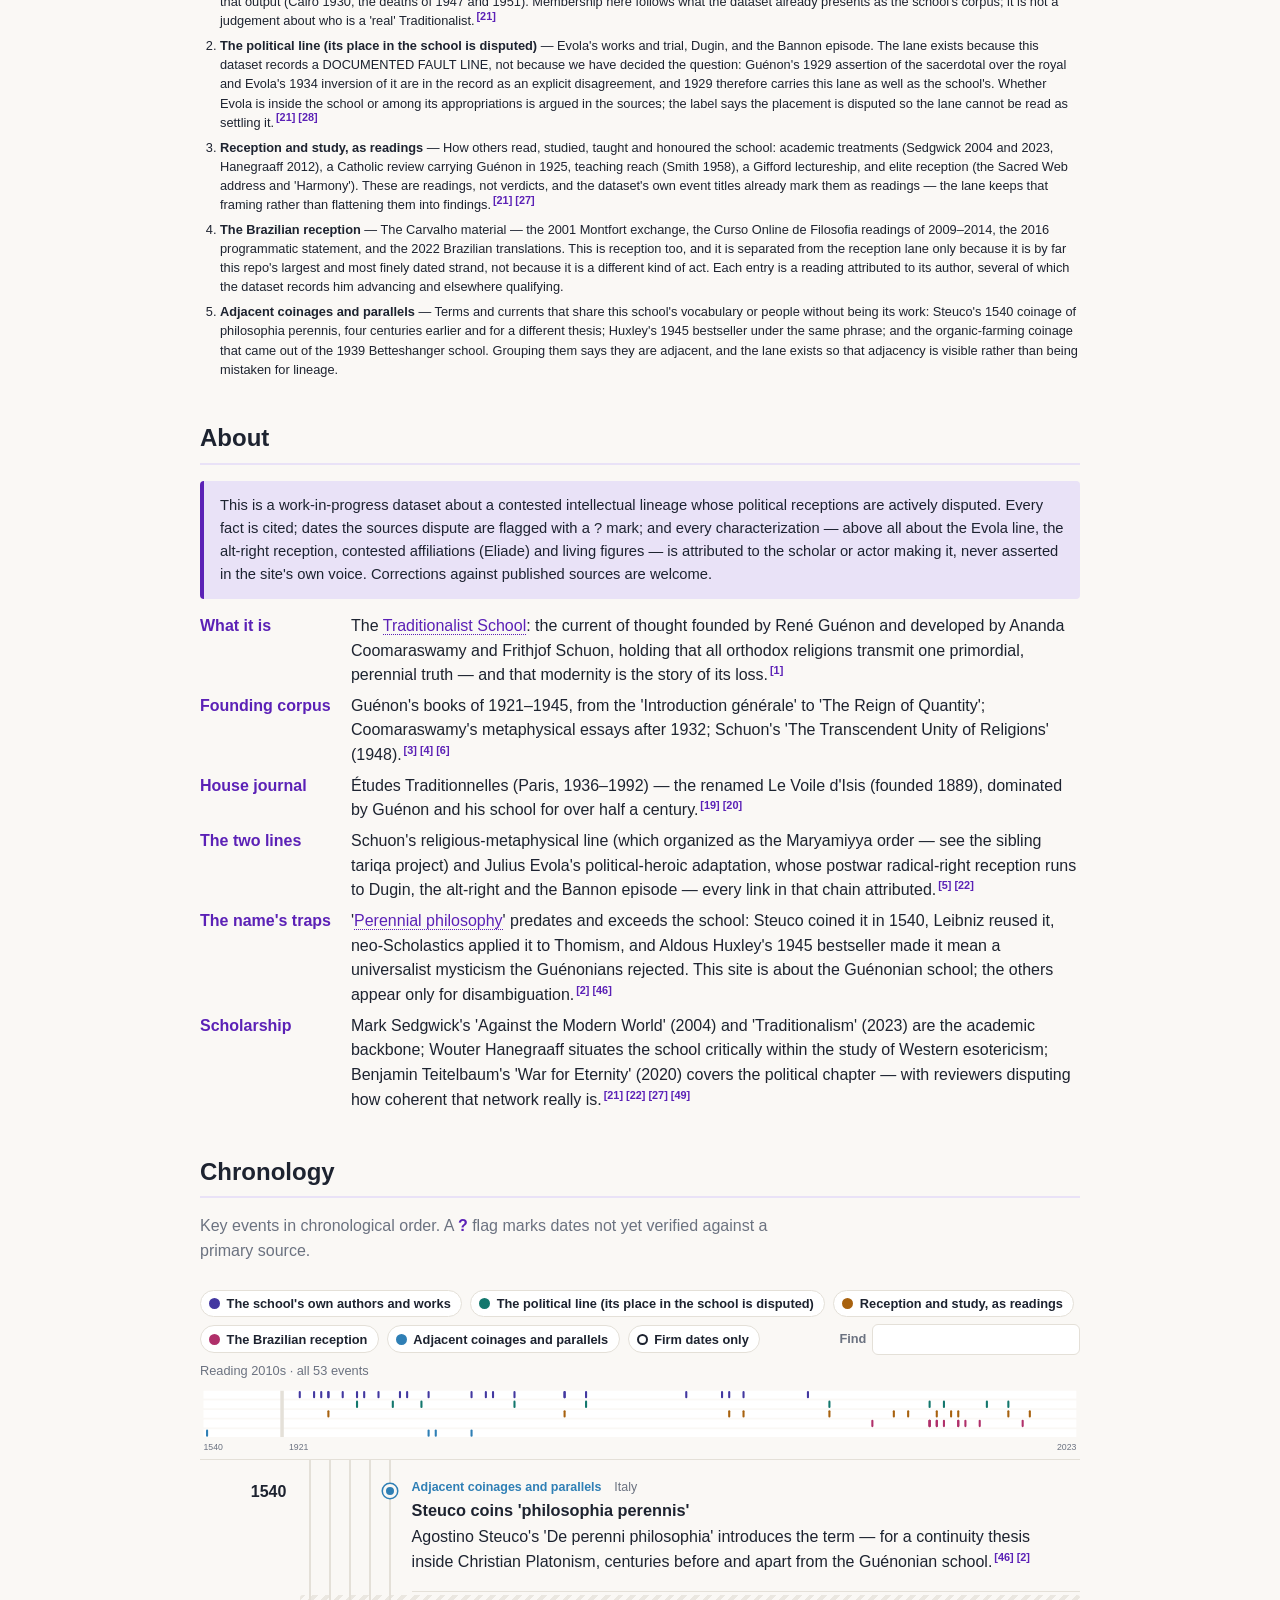
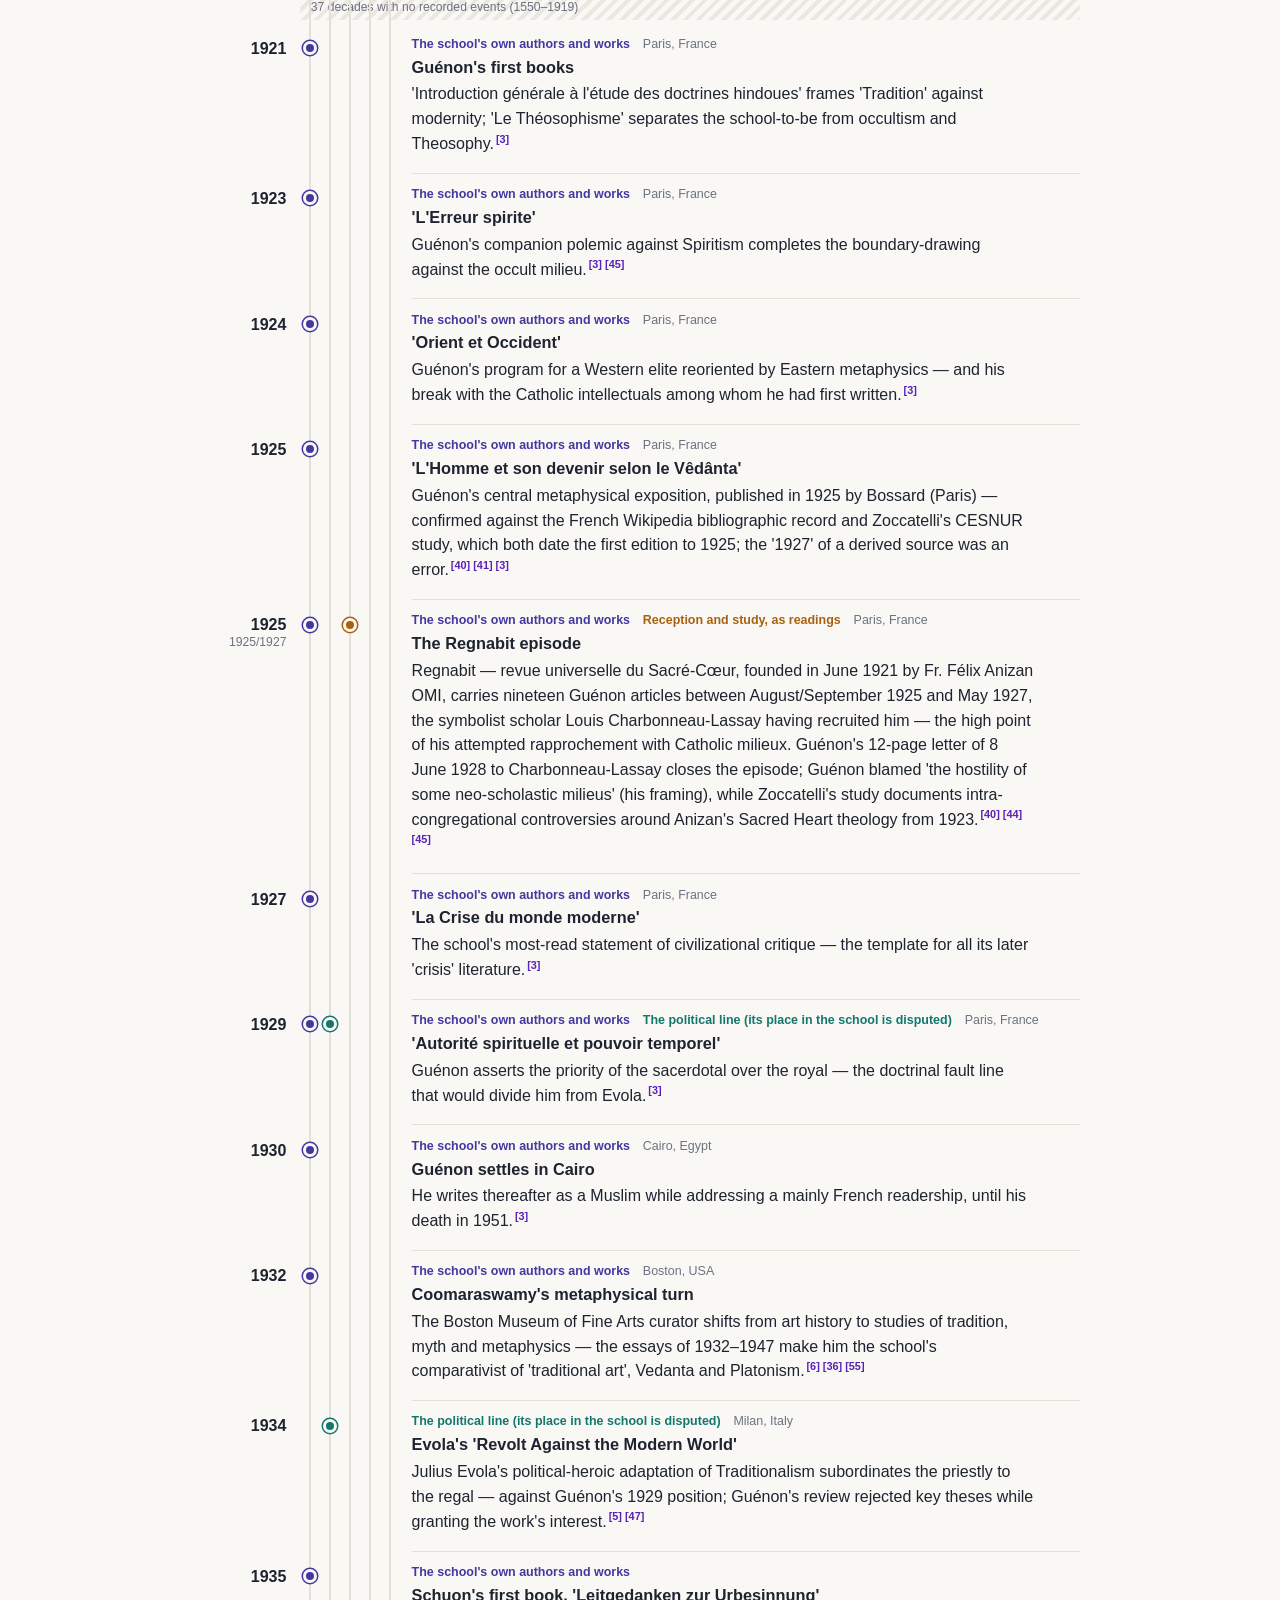
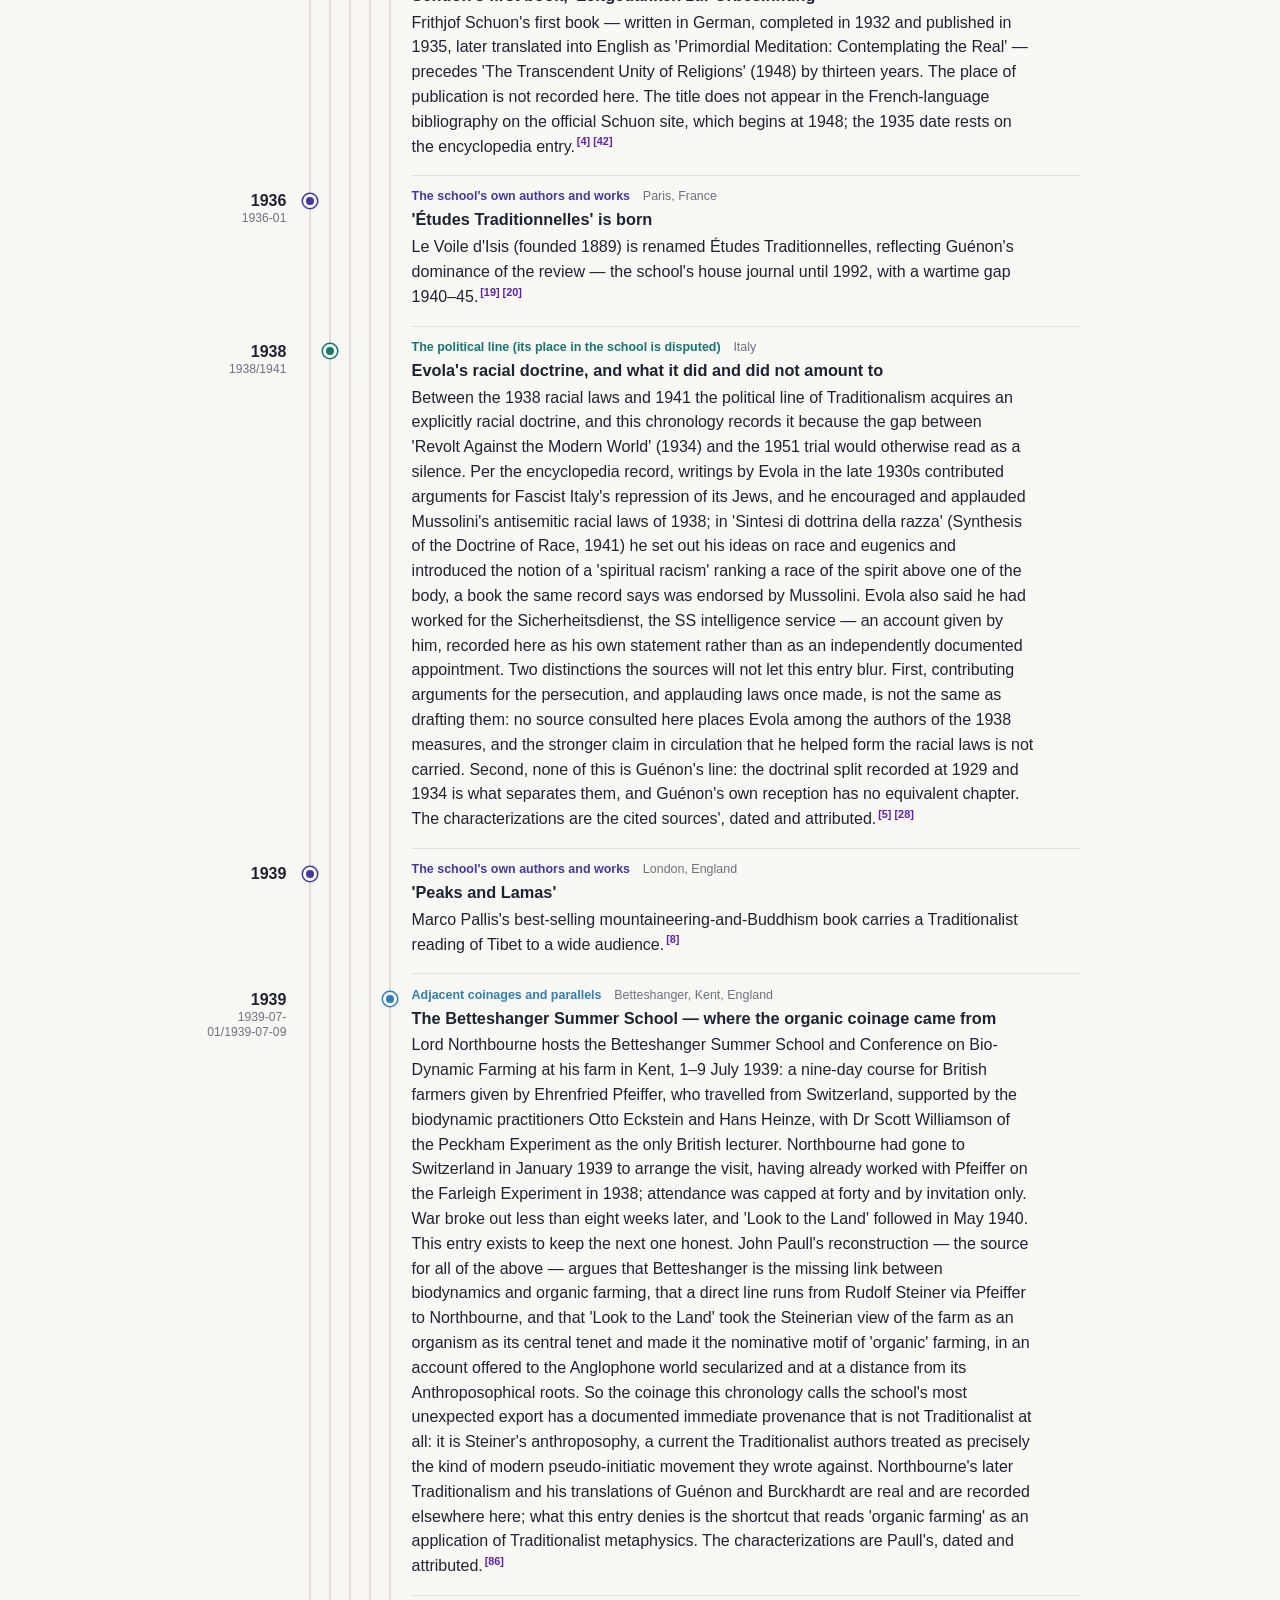
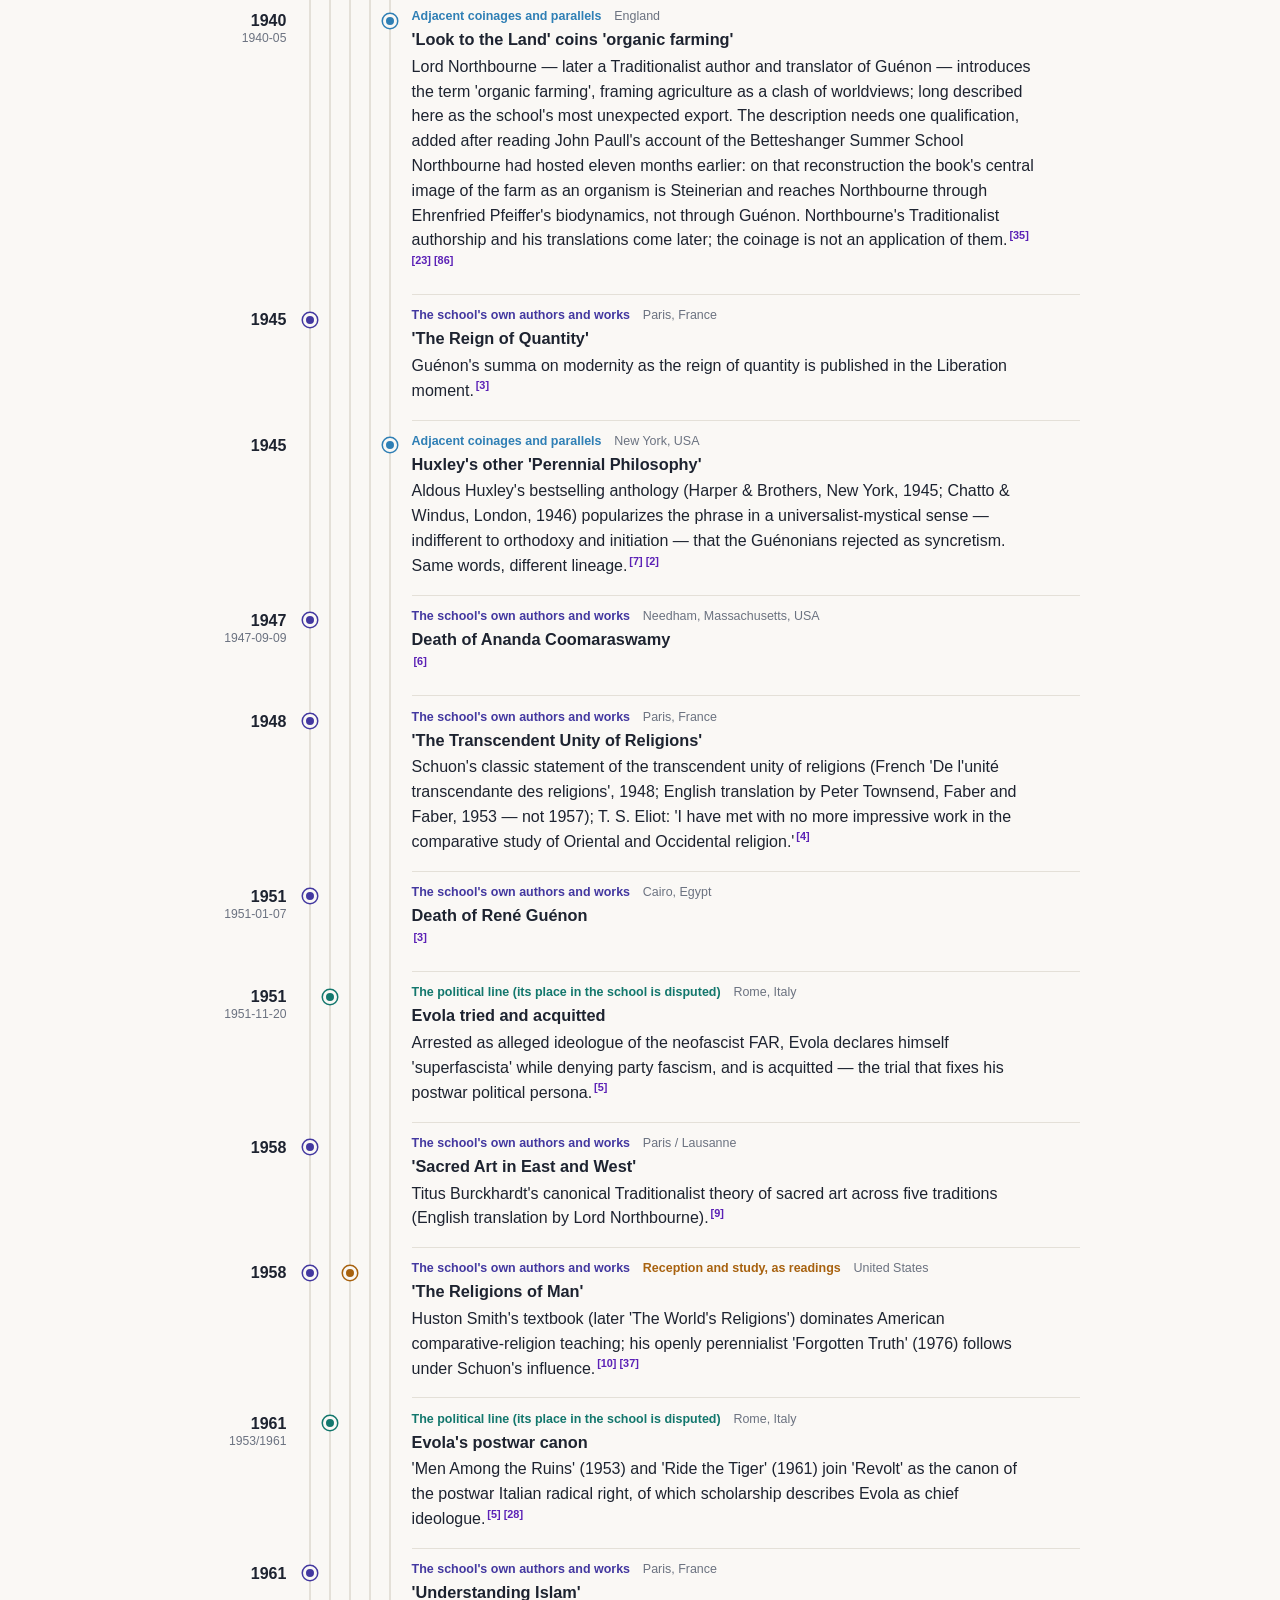
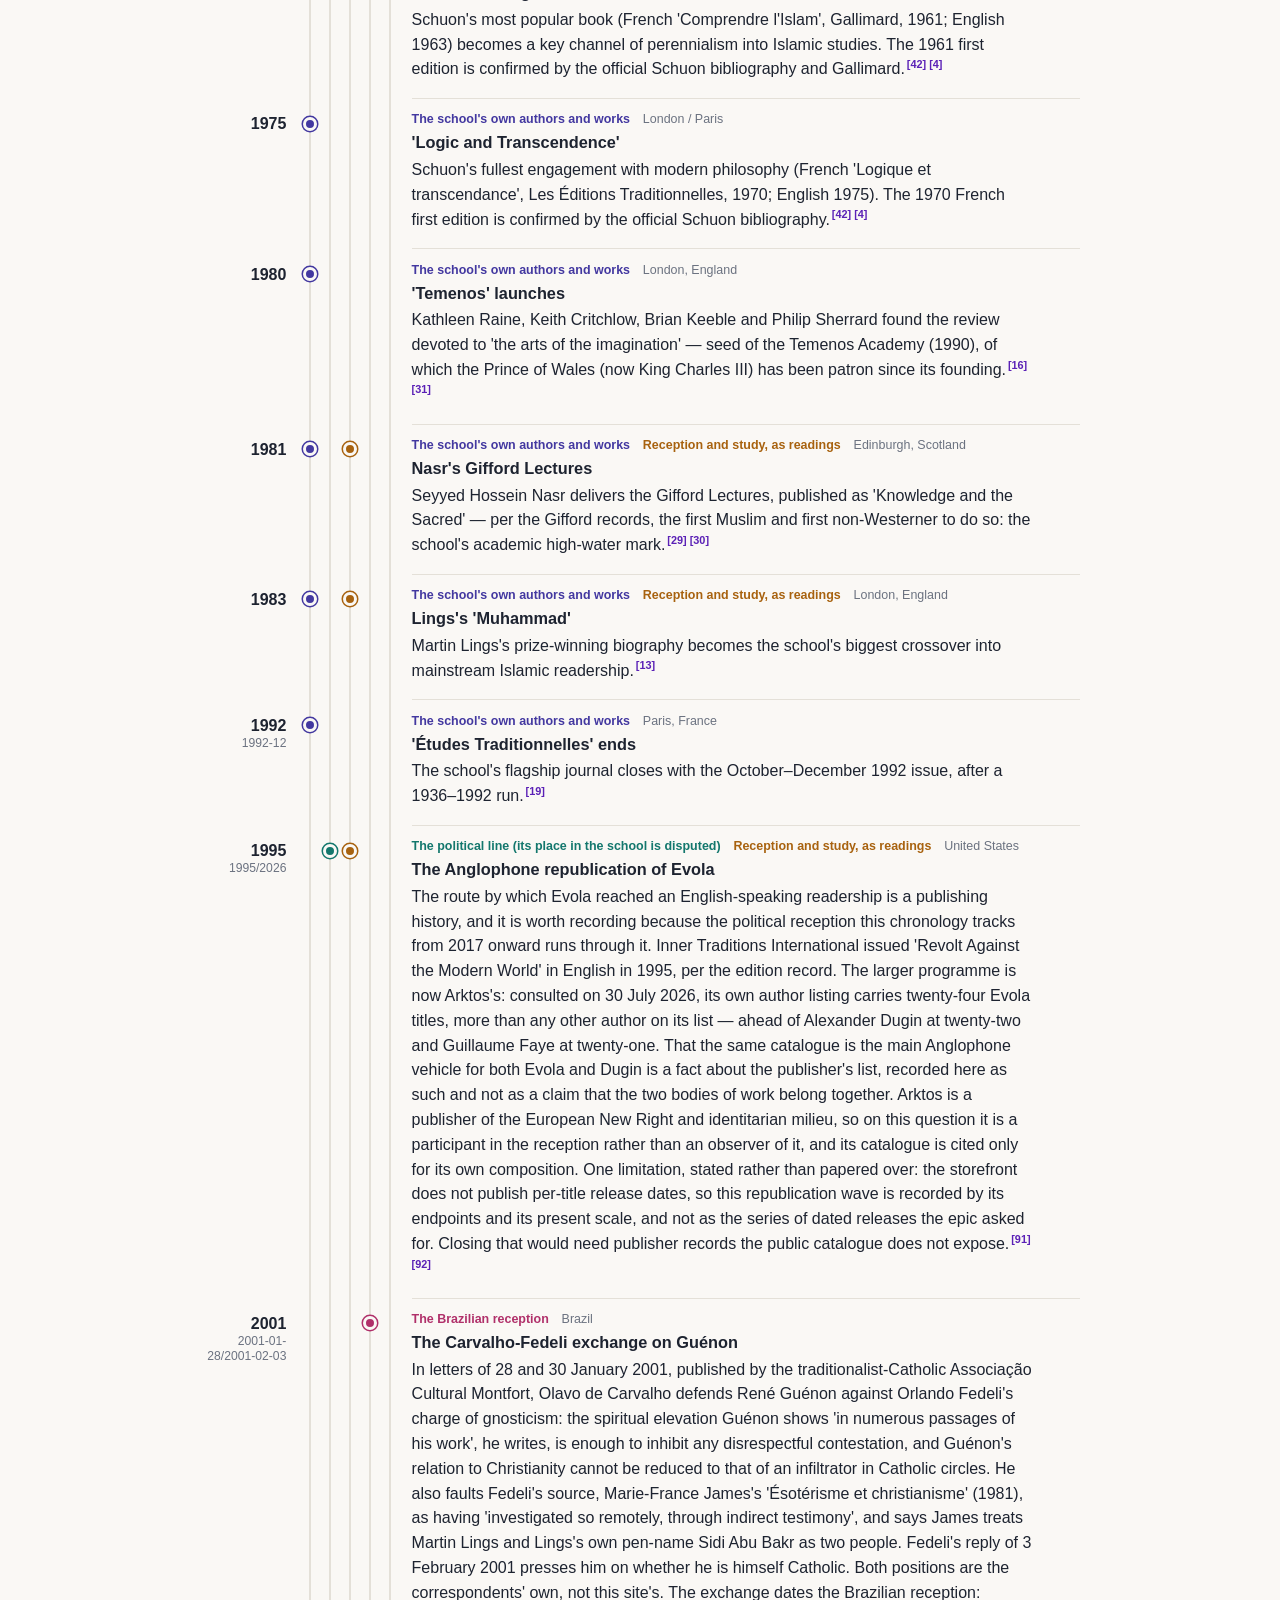
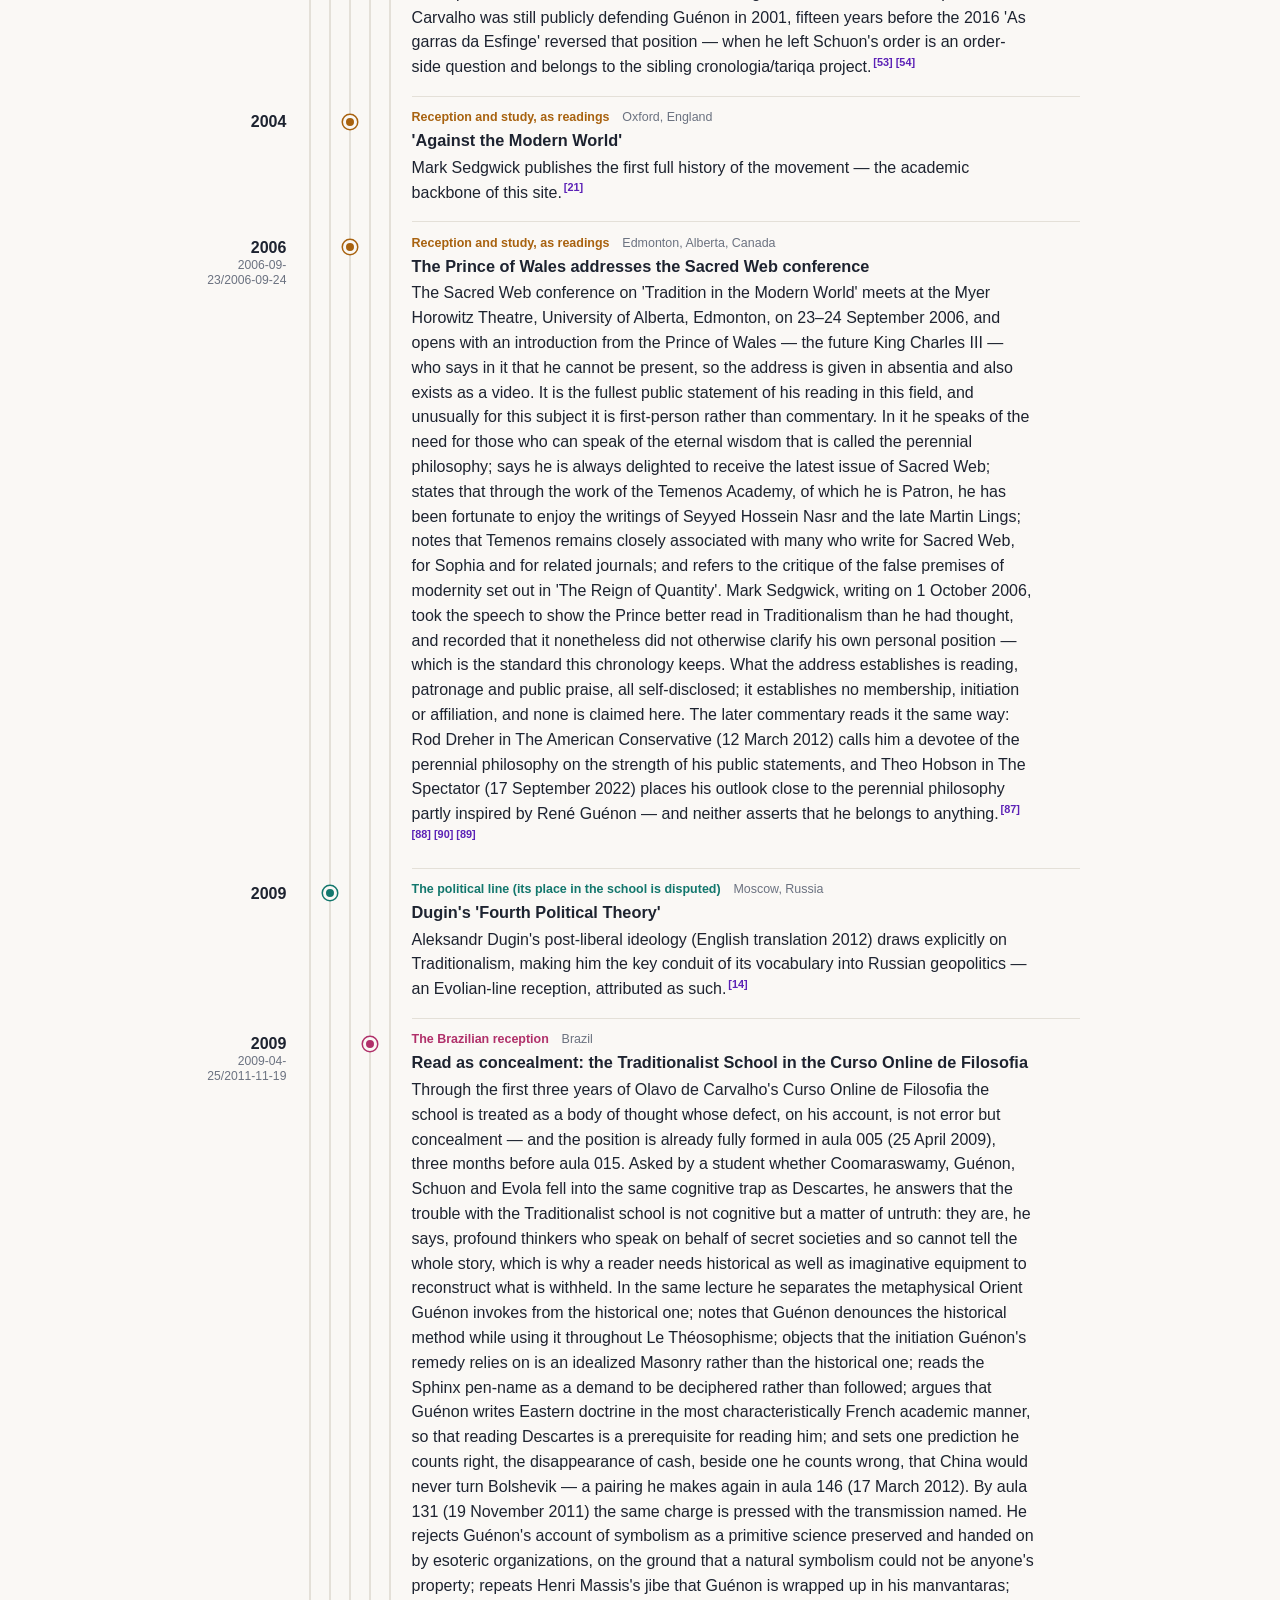
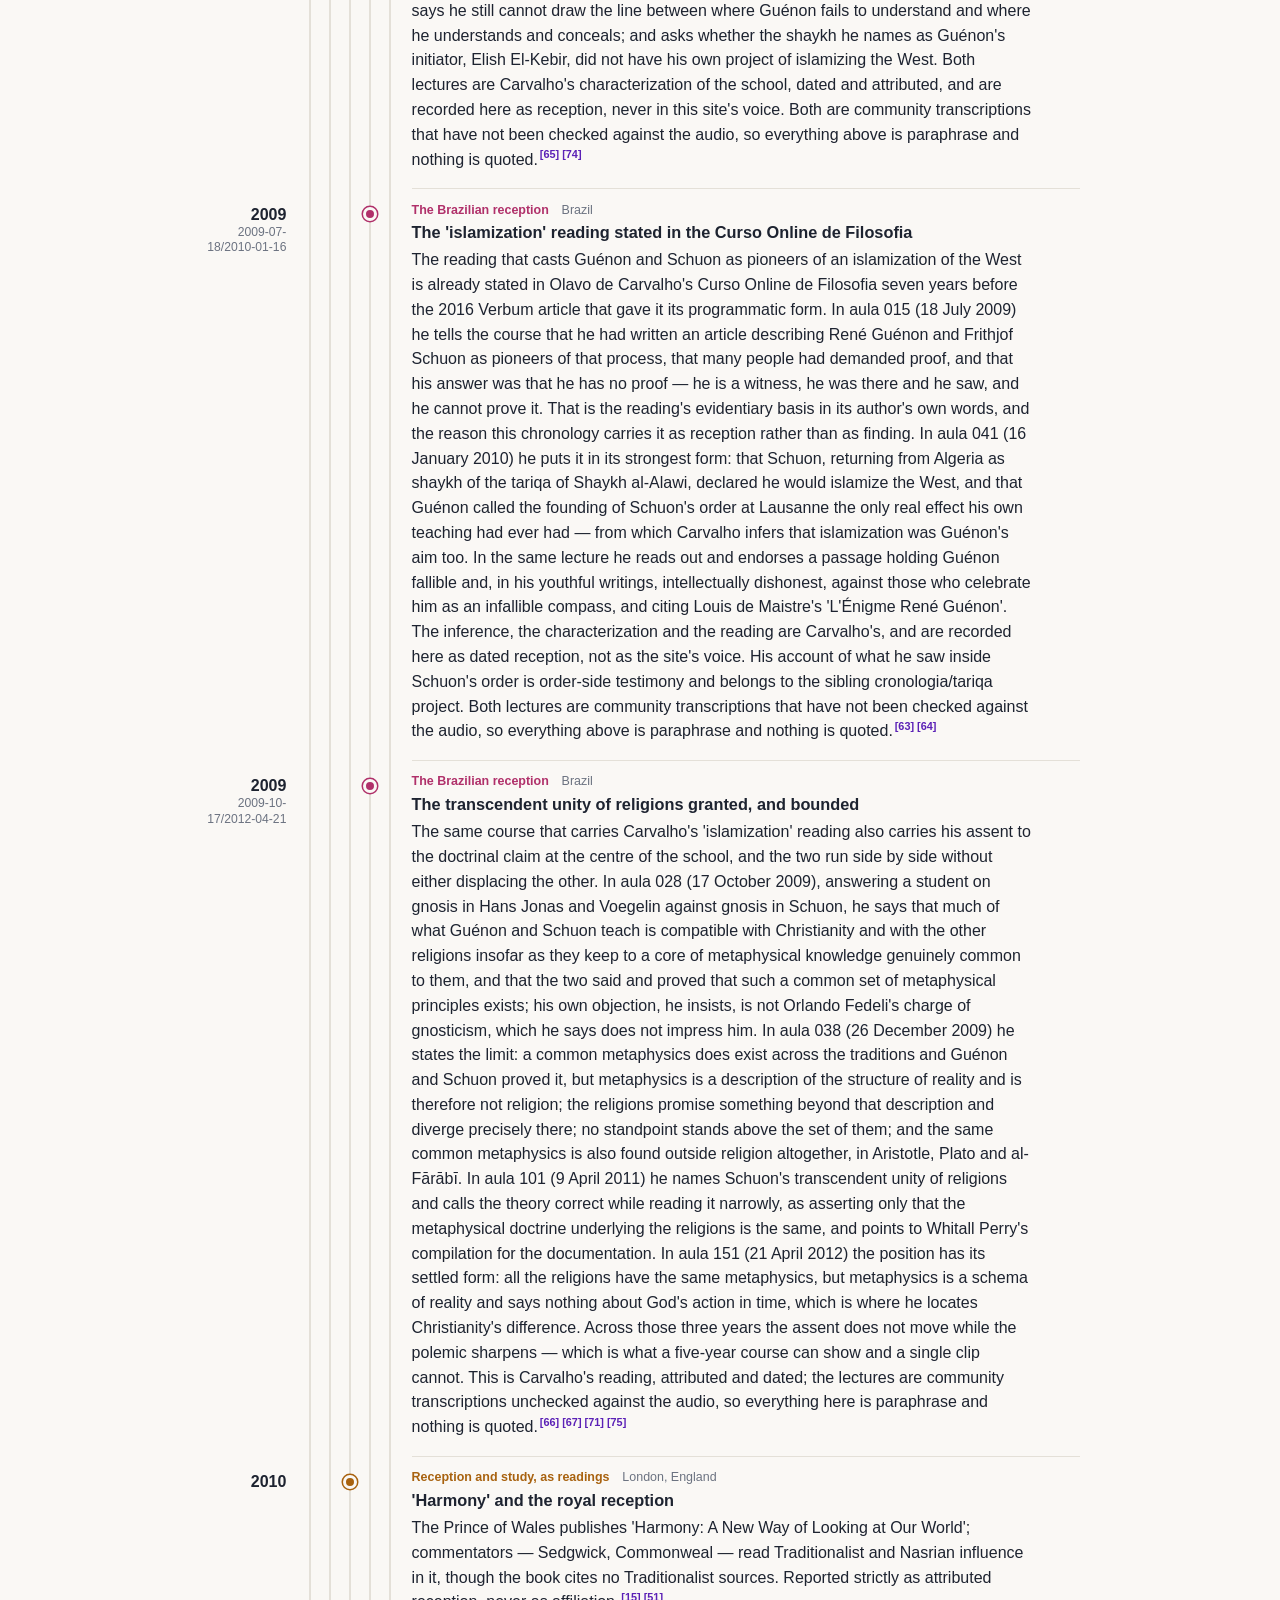
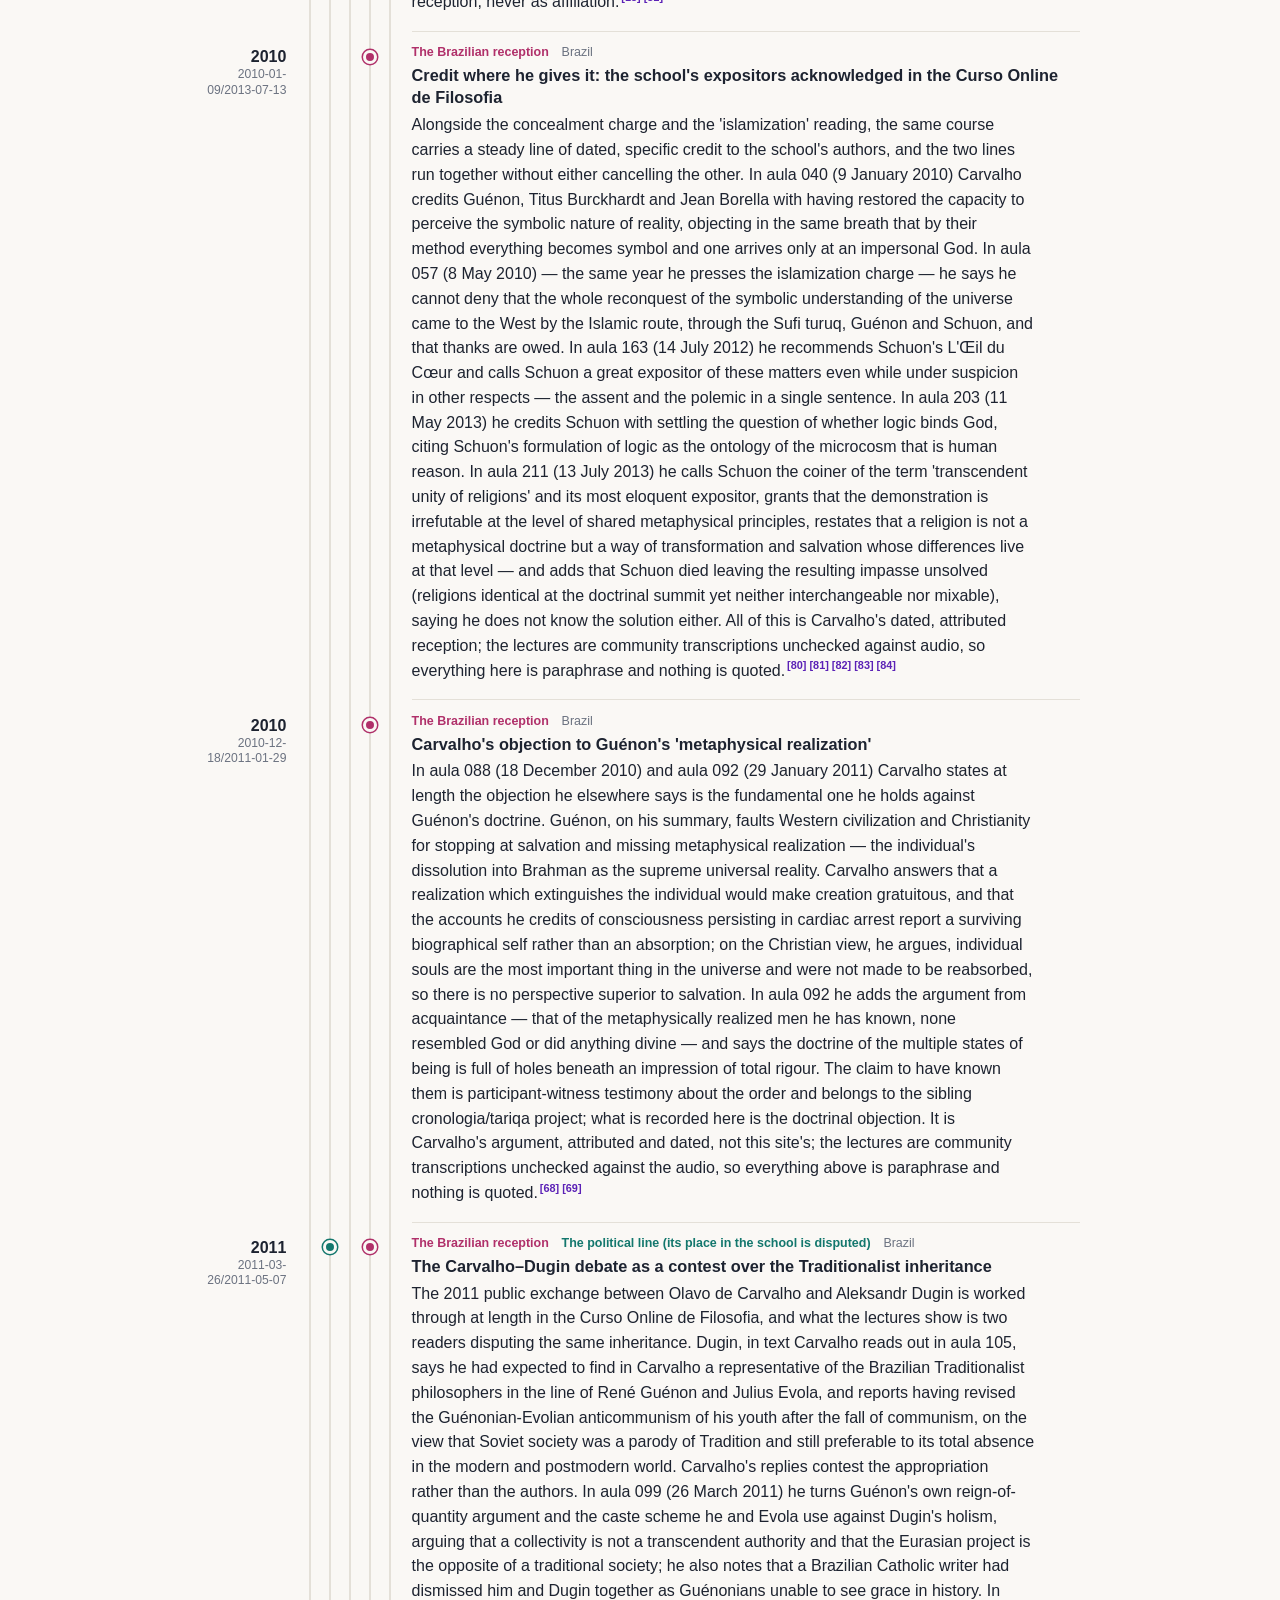
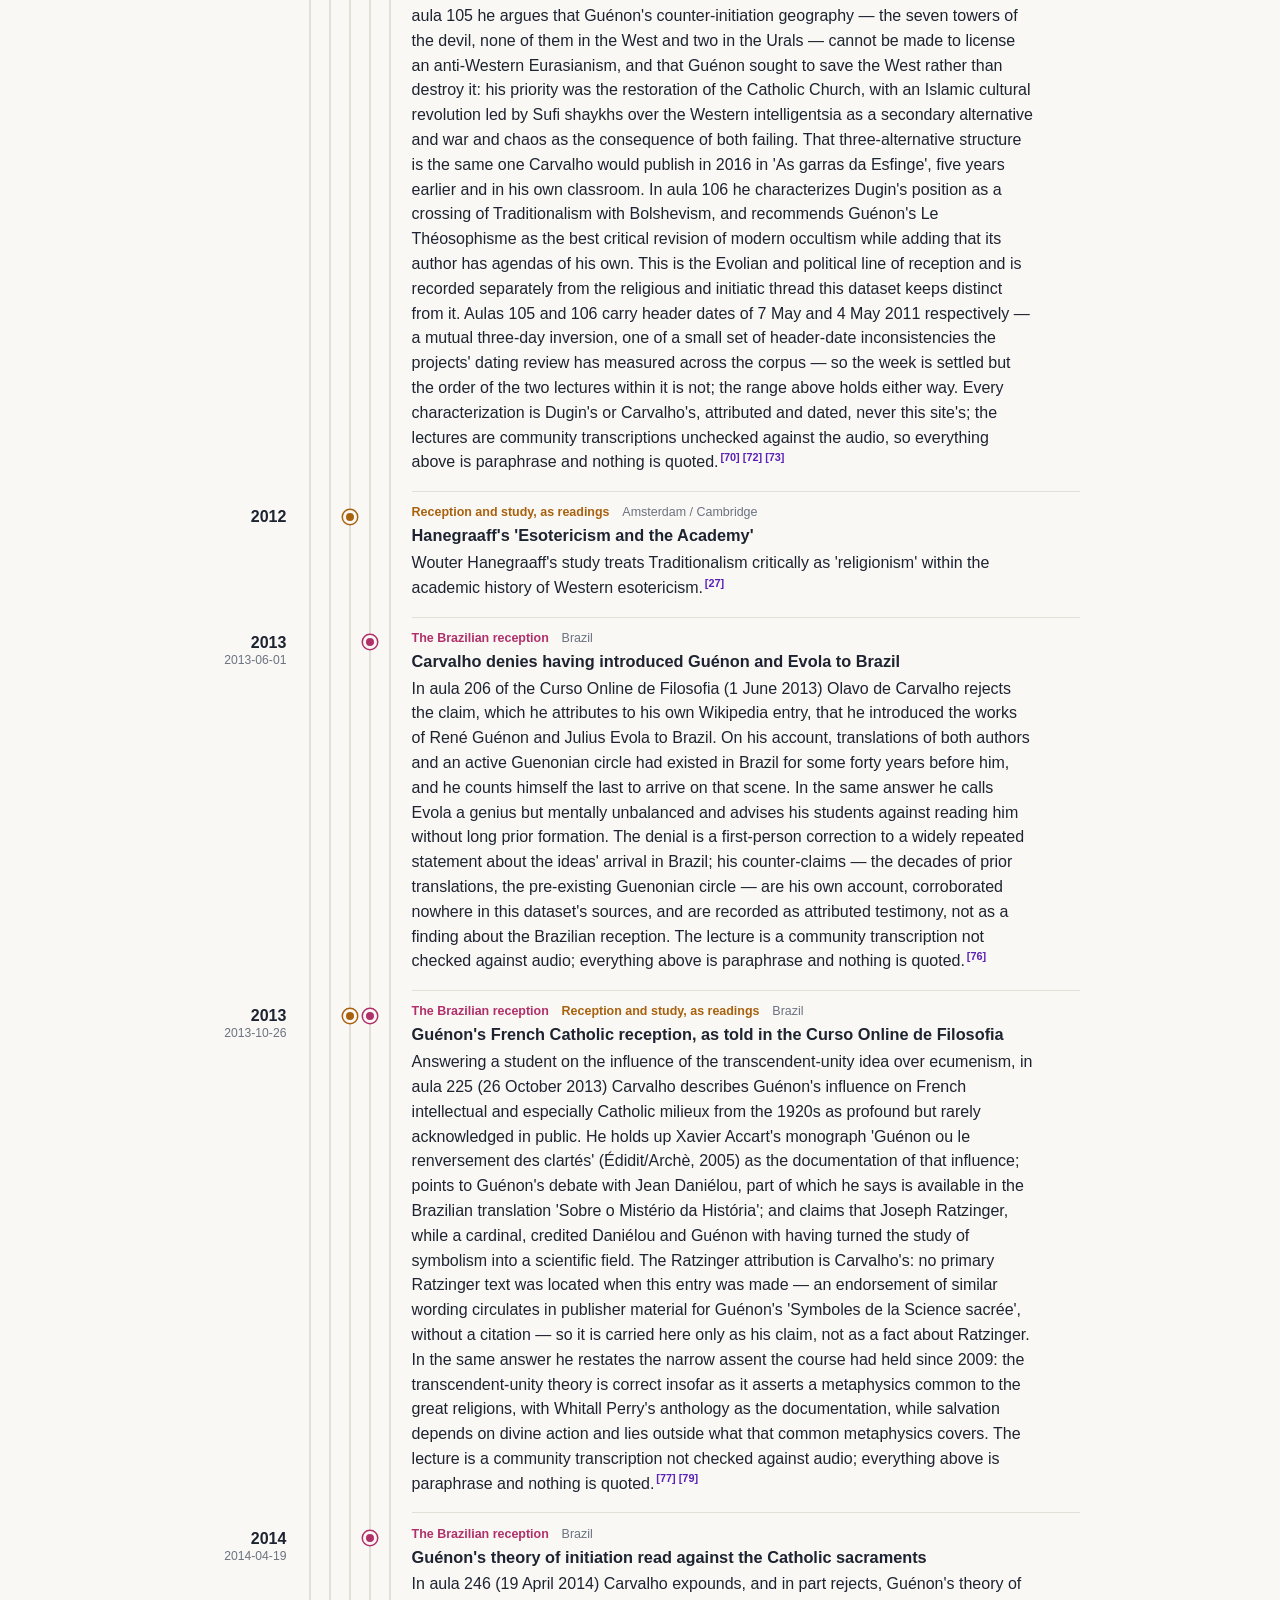
==== commit e9344bab: "River ribbon: print each axis year once (core#116) Port of the template fix: axis marks are deduplic" ====
--- a/docs/en/index.html
+++ b/docs/en/index.html
@@ -186,7 +186,7 @@
         <svg class="rv-ribbon" viewBox="-4 0 1008 73" preserveAspectRatio="xMinYMid meet" role="img" aria-label="Overview of all 53 events in 5 storylines; long gaps in the record are drawn as breaks">
           <rect class="rv-row" x="0" y="2" width="1000" height="9"/><rect class="rv-row" x="0" y="13" width="1000" height="9"/><rect class="rv-row" x="0" y="24" width="1000" height="9"/><rect class="rv-row" x="0" y="35" width="1000" height="9"/><rect class="rv-row" x="0" y="46" width="1000" height="9"/><rect class="rv-brk" x="88" y="2" width="4" height="53"><title>37 decades with no recorded events (1550–1919)</title></rect>
           <line class="rv-tick rv-l4" data-i="0" x1="4.1" x2="4.1" y1="47.5" y2="53.5"/><line class="rv-tick rv-l0" data-i="1" x1="110.3" x2="110.3" y1="3.5" y2="9.5"/><line class="rv-tick rv-l0" data-i="2" x1="126.7" x2="126.7" y1="3.5" y2="9.5"/><line class="rv-tick rv-l0" data-i="3" x1="134.9" x2="134.9" y1="3.5" y2="9.5"/><line class="rv-tick rv-l0" data-i="4" x1="143.1" x2="143.1" y1="3.5" y2="9.5"/><line class="rv-tick rv-l0" data-i="5" x1="143.1" x2="143.1" y1="3.5" y2="9.5"/><line class="rv-tick rv-l2" data-i="5" x1="143.1" x2="143.1" y1="25.5" y2="31.5"/><line class="rv-tick rv-l0" data-i="6" x1="159.5" x2="159.5" y1="3.5" y2="9.5"/><line class="rv-tick rv-l0" data-i="7" x1="175.9" x2="175.9" y1="3.5" y2="9.5"/><line class="rv-tick rv-l1" data-i="7" x1="175.9" x2="175.9" y1="14.5" y2="20.5"/><line class="rv-tick rv-l0" data-i="8" x1="184.1" x2="184.1" y1="3.5" y2="9.5"/><line class="rv-tick rv-l0" data-i="9" x1="200.5" x2="200.5" y1="3.5" y2="9.5"/><line class="rv-tick rv-l1" data-i="10" x1="216.9" x2="216.9" y1="14.5" y2="20.5"/><line class="rv-tick rv-l0" data-i="11" x1="225.1" x2="225.1" y1="3.5" y2="9.5"/><line class="rv-tick rv-l0" data-i="12" x1="233.3" x2="233.3" y1="3.5" y2="9.5"/><line class="rv-tick rv-l1" data-i="13" x1="249.7" x2="249.7" y1="14.5" y2="20.5"/><line class="rv-tick rv-l0" data-i="14" x1="257.9" x2="257.9" y1="3.5" y2="9.5"/><line class="rv-tick rv-l4" data-i="15" x1="257.9" x2="257.9" y1="47.5" y2="53.5"/><line class="rv-tick rv-l4" data-i="16" x1="266.1" x2="266.1" y1="47.5" y2="53.5"/><line class="rv-tick rv-l0" data-i="17" x1="307.1" x2="307.1" y1="3.5" y2="9.5"/><line class="rv-tick rv-l4" data-i="18" x1="307.1" x2="307.1" y1="47.5" y2="53.5"/><line class="rv-tick rv-l0" data-i="19" x1="323.5" x2="323.5" y1="3.5" y2="9.5"/><line class="rv-tick rv-l0" data-i="20" x1="331.7" x2="331.7" y1="3.5" y2="9.5"/><line class="rv-tick rv-l0" data-i="21" x1="356.3" x2="356.3" y1="3.5" y2="9.5"/><line class="rv-tick rv-l1" data-i="22" x1="356.3" x2="356.3" y1="14.5" y2="20.5"/><line class="rv-tick rv-l0" data-i="23" x1="413.7" x2="413.7" y1="3.5" y2="9.5"/><line class="rv-tick rv-l0" data-i="24" x1="413.7" x2="413.7" y1="3.5" y2="9.5"/><line class="rv-tick rv-l2" data-i="24" x1="413.7" x2="413.7" y1="25.5" y2="31.5"/><line class="rv-tick rv-l1" data-i="25" x1="438.3" x2="438.3" y1="14.5" y2="20.5"/><line class="rv-tick rv-l0" data-i="26" x1="438.3" x2="438.3" y1="3.5" y2="9.5"/><line class="rv-tick rv-l0" data-i="27" x1="553.1" x2="553.1" y1="3.5" y2="9.5"/><line class="rv-tick rv-l0" data-i="28" x1="594.1" x2="594.1" y1="3.5" y2="9.5"/><line class="rv-tick rv-l0" data-i="29" x1="602.3" x2="602.3" y1="3.5" y2="9.5"/><line class="rv-tick rv-l2" data-i="29" x1="602.3" x2="602.3" y1="25.5" y2="31.5"/><line class="rv-tick rv-l0" data-i="30" x1="618.7" x2="618.7" y1="3.5" y2="9.5"/><line class="rv-tick rv-l2" data-i="30" x1="618.7" x2="618.7" y1="25.5" y2="31.5"/><line class="rv-tick rv-l0" data-i="31" x1="692.5" x2="692.5" y1="3.5" y2="9.5"/><line class="rv-tick rv-l1" data-i="32" x1="717.1" x2="717.1" y1="14.5" y2="20.5"/><line class="rv-tick rv-l2" data-i="32" x1="717.1" x2="717.1" y1="25.5" y2="31.5"/><line class="rv-tick rv-l3" data-i="33" x1="766.3" x2="766.3" y1="36.5" y2="42.5"/><line class="rv-tick rv-l2" data-i="34" x1="790.9" x2="790.9" y1="25.5" y2="31.5"/><line class="rv-tick rv-l2" data-i="35" x1="807.3" x2="807.3" y1="25.5" y2="31.5"/><line class="rv-tick rv-l1" data-i="36" x1="831.9" x2="831.9" y1="14.5" y2="20.5"/><line class="rv-tick rv-l3" data-i="37" x1="831.9" x2="831.9" y1="36.5" y2="42.5"/><line class="rv-tick rv-l3" data-i="38" x1="831.9" x2="831.9" y1="36.5" y2="42.5"/><line class="rv-tick rv-l3" data-i="39" x1="831.9" x2="831.9" y1="36.5" y2="42.5"/><line class="rv-tick rv-l2" data-i="40" x1="840.1" x2="840.1" y1="25.5" y2="31.5"/><line class="rv-tick rv-l3" data-i="41" x1="840.1" x2="840.1" y1="36.5" y2="42.5"/><line class="rv-tick rv-l3" data-i="42" x1="840.1" x2="840.1" y1="36.5" y2="42.5"/><line class="rv-tick rv-l3" data-i="43" x1="848.3" x2="848.3" y1="36.5" y2="42.5"/><line class="rv-tick rv-l1" data-i="43" x1="848.3" x2="848.3" y1="14.5" y2="20.5"/><line class="rv-tick rv-l2" data-i="44" x1="856.5" x2="856.5" y1="25.5" y2="31.5"/><line class="rv-tick rv-l3" data-i="45" x1="864.7" x2="864.7" y1="36.5" y2="42.5"/><line class="rv-tick rv-l3" data-i="46" x1="864.7" x2="864.7" y1="36.5" y2="42.5"/><line class="rv-tick rv-l2" data-i="46" x1="864.7" x2="864.7" y1="25.5" y2="31.5"/><line class="rv-tick rv-l3" data-i="47" x1="872.9" x2="872.9" y1="36.5" y2="42.5"/><line class="rv-tick rv-l3" data-i="48" x1="889.3" x2="889.3" y1="36.5" y2="42.5"/><line class="rv-tick rv-l1" data-i="49" x1="897.5" x2="897.5" y1="14.5" y2="20.5"/><line class="rv-tick rv-l1" data-i="50" x1="922.1" x2="922.1" y1="14.5" y2="20.5"/><line class="rv-tick rv-l2" data-i="50" x1="922.1" x2="922.1" y1="25.5" y2="31.5"/><line class="rv-tick rv-l3" data-i="51" x1="938.5" x2="938.5" y1="36.5" y2="42.5"/><line class="rv-tick rv-l2" data-i="52" x1="946.7" x2="946.7" y1="25.5" y2="31.5"/>
-          <text class="rv-axis" x="0" y="70" text-anchor="start">1540</text><text class="rv-axis" x="82" y="70" text-anchor="end">1540</text><text class="rv-axis" x="98" y="70" text-anchor="start">1921</text><text class="rv-axis" x="1000" y="70" text-anchor="end">2023</text><rect class="rv-win" x="0" y="0" width="0" height="57"/>
+          <text class="rv-axis" x="0" y="70" text-anchor="start">1540</text><text class="rv-axis" x="98" y="70" text-anchor="start">1921</text><text class="rv-axis" x="1000" y="70" text-anchor="end">2023</text><rect class="rv-win" x="0" y="0" width="0" height="57"/>
         </svg>
       </div>
       <ol class="rv-list" style="--lanes:5">
@@ -1069,19 +1069,19 @@
         </li>
         <li id="ref-31">
           <a href="https://www.temenosacademy.org/history" rel="noopener noreferrer" target="_blank">Temenos Academy — history and royal patronage</a> · <a class="archive-link" href="https://web.archive.org/web/20251118081545/https://www.temenosacademy.org/history" rel="noopener noreferrer" target="_blank">🗄 archived 2025-11-18</a>
-          <span class="ref-meta">Temenos Academy (official) · official site</span>
+          <span class="ref-meta">Temenos Academy (official) · official</span>
         </li>
         <li id="ref-32">
           <a href="https://fonsvitae.com/about-us/" rel="noopener noreferrer" target="_blank">Fons Vitae — about</a> · <a class="archive-link" href="https://web.archive.org/web/20260710000626/https://fonsvitae.com/about-us/" rel="noopener noreferrer" target="_blank">🗄 archived 2026-07-10</a>
-          <span class="ref-meta">Fons Vitae (official) · official site</span>
+          <span class="ref-meta">Fons Vitae (official) · official</span>
         </li>
         <li id="ref-33">
           <a href="https://www.seyyedhosseinnasr.com/about/biography" rel="noopener noreferrer" target="_blank">Seyyed Hossein Nasr — Biography (&#39;That same year, he founded the Foundation for Traditional Studies, promoting traditional wisdom and publishing the journal Sophia&#39;)</a> · <a class="archive-link" href="https://web.archive.org/web/20260627132046/https://www.seyyedhosseinnasr.com/about/biography" rel="noopener noreferrer" target="_blank">🗄 archived 2026-06-27</a>
-          <span class="ref-meta">seyyedhosseinnasr.com (the subject&#39;s own official site; self-description, labeled as such) · official site</span>
+          <span class="ref-meta">seyyedhosseinnasr.com (the subject&#39;s own official site; self-description, labeled as such) · official</span>
         </li>
         <li id="ref-34">
           <a href="https://www.themathesontrust.org/links/journals" rel="noopener noreferrer" target="_blank">Journals — listing for &#39;Sophia, The Journal of Traditional Studies&#39; (&#39;Since 1995 … published semi-annually by The Foundation for Traditional Studies&#39;)</a> · <a class="archive-link" href="https://web.archive.org/web/20260725100844/https://www.themathesontrust.org/links/journals" rel="noopener noreferrer" target="_blank">🗄 archived 2026-07-25</a>
-          <span class="ref-meta">The Matheson Trust for the Study of Comparative Religion (London, established 1974) · official site</span>
+          <span class="ref-meta">The Matheson Trust for the Study of Comparative Religion (London, established 1974) · index</span>
           <span class="ref-note">a foundation for &#39;the underlying harmony of the great religious and philosophical traditions&#39;; sympathetic to the perennialist reading, labeled as such</span>
         </li>
         <li id="ref-35">
@@ -1114,7 +1114,7 @@
         </li>
         <li id="ref-42">
           <a href="https://fr.fschuon.info/?page_id=861" rel="noopener noreferrer" target="_blank">Frithjof Schuon — bibliographie (first-edition years, official site)</a> · <a class="archive-link" href="https://web.archive.org/web/20260803100426/https://fr.fschuon.info/?page_id=861" rel="noopener noreferrer" target="_blank">🗄 archived 2026-08-03</a>
-          <span class="ref-meta">fschuon.info (the official Schuon site) · official site</span>
+          <span class="ref-meta">fschuon.info (the official Schuon site) · index</span>
         </li>
         <li id="ref-43">
           <a href="https://www.causeiq.com/organizations/fons-vitae-of-kentucky,611381228/" rel="noopener noreferrer" target="_blank">Fons Vitae of Kentucky — nonprofit profile (year formed 2000)</a> · <a class="archive-link" href="https://web.archive.org/web/20260803100504/https://www.causeiq.com/organizations/fons-vitae-of-kentucky,611381228/" rel="noopener noreferrer" target="_blank">🗄 archived 2026-08-03</a>
@@ -1154,7 +1154,7 @@
         </li>
         <li id="ref-52">
           <a href="https://olavodecarvalho.org/as-garras-da-esfinge-rene-guenon-e-a-islamizacao-do-ocidente/" rel="noopener noreferrer" target="_blank">Olavo de Carvalho, &#39;As garras da Esfinge — René Guénon e a islamização do Ocidente&#39; (Verbum, Ano I, nos. 1 e 2, Julho-Outubro de 2016)</a> · <a class="archive-link" href="https://web.archive.org/web/20260224103523/https://olavodecarvalho.org/as-garras-da-esfinge-rene-guenon-e-a-islamizacao-do-ocidente/" rel="noopener noreferrer" target="_blank">🗄 archived 2026-02-24</a>
-          <span class="ref-meta">olavodecarvalho.org · commentary</span>
+          <span class="ref-meta">olavodecarvalho.org · analysis</span>
           <span class="ref-note">the author&#39;s site — Brazilian post-Traditionalist critic; polemical, attributed. Checked 25 July 2026: the live URL returns HTTP 200 but now serves unrelated commercial content, so the archived capture of 24 February 2026 is the text of record</span>
         </li>
         <li id="ref-53">
@@ -1163,7 +1163,7 @@
         </li>
         <li id="ref-54">
           <a href="https://www.montfort.org.br/bra/cadernos/religiao/guenon/" rel="noopener noreferrer" target="_blank">Orlando Fedeli, &#39;A Gnose Tradicionalista de René Guénon e Olavo de Carvalho&#39; (the word Tradicionalista appears in scare quotes in the original title)</a> · <a class="archive-link" href="https://web.archive.org/web/20260226184837/https://www.montfort.org.br/bra/cadernos/religiao/guenon/" rel="noopener noreferrer" target="_blank">🗄 archived 2026-02-26</a>
-          <span class="ref-meta">Associação Cultural Montfort (traditionalist-Catholic critique of both Guénon and Carvalho; partisan, labeled as such) · commentary</span>
+          <span class="ref-meta">Associação Cultural Montfort (traditionalist-Catholic critique of both Guénon and Carvalho; partisan, labeled as such) · analysis</span>
         </li>
         <li id="ref-55">
           <a href="https://www.sutrajournal.com/coomaraswamy-true-art" rel="noopener noreferrer" target="_blank">Ananda K. Coomaraswamy, &#39;True Art&#39; (Sutra Journal, October 2015) — an excerpt from &#39;The Essential Ananda K. Coomaraswamy&#39;, pp. 129-130, with an editorial introduction</a> · <a class="archive-link" href="https://web.archive.org/web/20260725002956/https://www.sutrajournal.com/coomaraswamy-true-art" rel="noopener noreferrer" target="_blank">🗄 archived 2026-07-25</a>
@@ -1180,12 +1180,12 @@
         </li>
         <li id="ref-58">
           <a href="https://unherd.com/newsroom/mark-sedgwick-an-introduction-to-traditionalism/" rel="noopener noreferrer" target="_blank">Prof. Mark Sedgwick: An introduction to Traditionalism — UnHerd, 28 July 2023</a> · <a class="archive-link" href="https://web.archive.org/web/20260727101215/https://unherd.com/newsroom/mark-sedgwick-an-introduction-to-traditionalism/" rel="noopener noreferrer" target="_blank">🗄 archived 2026-07-27</a>
-          <span class="ref-meta">UnHerd · academic interview</span>
+          <span class="ref-meta">UnHerd · video</span>
           <span class="ref-note">a British opinion outlet; recorded before an audience at the UnHerd Club in Westminster and published 28 July 2023 — this subject&#39;s anchor scholar in his own voice, inside a partisan-media frame. The page&#39;s headline, &#39;Traditionalism: the philosophy behind Putin&#39;s war&#39;, is UnHerd&#39;s editorial framing and overshoots what its guest says in the same piece; the interviewer is bylined only &#39;UnHerd Staff&#39; and never named, so the questions are attributed to the outlet and not to a person. Cited for Sedgwick&#39;s own characterizations, never for bibliography or dates. The preserved transcript is YouTube auto-captions of the video (https://youtu.be/Fzj2Odt6HRo) and has not been checked against the audio, so his positions are paraphrased wherever this dataset uses them and never quoted.</span>
         </li>
         <li id="ref-59">
           <a href="https://www.youtube.com/watch?v=y26YI9A81D4" rel="noopener noreferrer" target="_blank">Fascism, Traditionalism, and the War for Eternity — Benjamin R. Teitelbaum interviewed on Pill Pod, recorded c. 8 January 2021</a> · <a class="archive-link" href="https://web.archive.org/web/20260803100538/https://www.youtube.com/watch?v=y26YI9A81D4" rel="noopener noreferrer" target="_blank">🗄 archived 2026-08-03</a>
-          <span class="ref-meta">Pill Pod / PlasticPills · academic interview</span>
+          <span class="ref-meta">Pill Pod / PlasticPills · video</span>
           <span class="ref-note">a philosophy and critical-theory podcast whose hosts describe themselves on air as left-wing academics — perspective labeled accordingly. The author of &#39;War for Eternity&#39; on his own claims and on the book&#39;s reception; cited for his positions, never for the underlying Bannon or Dugin facts. The recording date is anchored inside the interview (the hosts place the storming of the US Capitol of 6 January 2021 two days earlier, and Bannon&#39;s pardon window before the 20 January inauguration); the publication date is NOT confirmed (to verify) — the podcast&#39;s own episode page redirects to a login and directory mirrors returned 403, which is provenance rather than absence. Auto-captioned; his statements are paraphrased wherever this dataset uses them and never quoted.</span>
         </li>
         <li id="ref-60">
@@ -1195,12 +1195,12 @@
         </li>
         <li id="ref-61">
           <a href="https://www.youtube.com/live/U2JrgpNNvY8" rel="noopener noreferrer" target="_blank">Paz e Bem #1294, &#39;Rama e os ocultistas&#39; — Mauro Lopes with Prof. Neide Miele, 10 June 2022</a> · <a class="archive-link" href="https://web.archive.org/web/20260727101356/https://www.youtube.com/live/U2JrgpNNvY8" rel="noopener noreferrer" target="_blank">🗄 archived 2026-07-27</a>
-          <span class="ref-meta">Paz e Bem · commentary</span>
+          <span class="ref-meta">Paz e Bem · video</span>
           <span class="ref-note">a Brazilian progressive-Catholic and left commentary programme — critical perspective, labeled as such. The host states on air that the episode was listed as live but recorded beforehand, so 10 June 2022 is its publication date rather than its recording date. Cited for the existence and shape of a counter-narrative and for Prof. Miele&#39;s attributed readings — never for the history of Traditionalism, which the programme does not treat: René Guénon is not named in it at any point, in any spelling (measured across the vaulted transcript). Its auto-captions mangle every proper name in the genealogy it draws, so those names are reconstructions from context and none of them is quoted.</span>
         </li>
         <li id="ref-62">
           <a href="https://periodicos.ufpb.br/index.php/religare/about" rel="noopener noreferrer" target="_blank">Religare — &#39;Sobre a Revista&#39;, journal of the Programa de Pós-Graduação em Ciências das Religiões, Universidade Federal da Paraíba</a> · <a class="archive-link" href="https://web.archive.org/web/20260309122857/https://periodicos.ufpb.br/index.php/religare/about" rel="noopener noreferrer" target="_blank">🗄 archived 2026-03-09</a>
-          <span class="ref-meta">Universidade Federal da Paraíba journals portal (official) · official site</span>
+          <span class="ref-meta">Universidade Federal da Paraíba journals portal (official) · official</span>
           <span class="ref-note">cited only to establish that Prof. Neide Miele is a UFPB academic in Ciências das Religiões and the founder of that programme&#39;s journal Religare, which the page states. The Paz e Bem programme never names her institution on air, so the identification rests on name and field and not on self-declaration.</span>
         </li>
         <li id="ref-63">
--- a/docs/styles.css
+++ b/docs/styles.css
@@ -500,3 +500,57 @@
   .rv-e[hidden] { display: grid; }
   .rv-card { animation: none; }
 }
+
+/* ---------------------------------------------------------------------------
+   Dark mode (core#113): follows the reader's system setting; the light page
+   is untouched. A self-contained block, appended last, so it layers over any
+   site's copy of the stylesheet: it redefines the base tokens and restates
+   only the rules that hard-code a light colour. The site accent is a dark
+   hue, so wherever it is TEXT it is lifted to --accent-hi; where it is a fill
+   it stays the accent. Screen only: print keeps the light page.
+   --------------------------------------------------------------------------- */
+@media screen and (prefers-color-scheme: dark) {
+  :root {
+    color-scheme: dark;
+    --bg: #121418; --surface: #1a1d23; --ink: #e4e6ea; --muted: #9ba2ae; --line: #2d313a;
+    --accent-hi: color-mix(in srgb, var(--accent) 45%, #ffffff);
+    --accent-soft: color-mix(in srgb, var(--accent) 26%, #1a1d23);
+    --accent-dark: var(--accent-hi);
+    --card: var(--surface);
+  }
+  .site-header { background: linear-gradient(135deg, color-mix(in srgb, var(--accent) 45%, #000000), var(--accent)); }
+  .site-nav { background: #0d0f13; box-shadow: 0 1px 0 var(--line); }
+  a { color: var(--accent-hi); }
+  .site-nav a { color: #e8e6e1; }
+  .facts dt, .flag, .related-link a, sup.cite a, ol.references a, .archive-link:hover,
+  .lang-switch a:hover, .lang-switch .lang-current, .party-link a { color: var(--accent-hi); }
+  .glossary-link { color: var(--accent-hi); border-bottom-color: var(--accent-hi); }
+  .notice-attribution { background: #2a2416; }
+  .i18n-disclaimer { background: #2a2416; border-bottom-color: #4a3d1f; color: #e3cf8f; }
+  table.meetings thead th { background: #0d0f13; }
+  table.meetings tbody tr:nth-child(even) { background: #16191e; }
+  .site-footer code { background: #262a31; }
+  .lineage-branch.lineage-separate { background: #211d14; }
+  .lineage-separate .tree-status { color: #e7c58a; background: #3a2f18; }
+  .tree-edge-label { background: #23262d; }
+  .nc-track { background: #262a31; }
+  .latam-bg { fill: #2a2e36; stroke: #121418; }
+  .latam-c { fill: #353a44; stroke: #121418; }
+  .latam-c.map-t1, .atlas-swatch.map-t1 { fill: color-mix(in srgb, var(--accent) 70%, #2a2e36); background: color-mix(in srgb, var(--accent) 70%, #2a2e36); }
+  .latam-c.map-t2, .atlas-swatch.map-t2 { fill: color-mix(in srgb, var(--accent) 45%, #2a2e36); background: color-mix(in srgb, var(--accent) 45%, #2a2e36); }
+  .latam-c.map-t3, .atlas-swatch.map-t3 { fill: color-mix(in srgb, var(--accent) 25%, #2a2e36); background: color-mix(in srgb, var(--accent) 25%, #2a2e36); }
+  .atlas-swatch { background: #353a44; }
+  .sw-has-unverified { background-image: repeating-linear-gradient(45deg, rgba(18,20,24,.55) 0 3px, transparent 3px 6px); }
+  .al-tab[aria-selected="true"] { color: #121418; }
+  .al-favourable .al-node-status, .al-favourable .al-status { color: #7fd1a0; }
+  .al-negative .al-node-status, .al-negative .al-status { color: #f0a0ab; }
+  .al-inconclusive .al-node-status, .al-inconclusive .al-status,
+  .al-reported-undocumented .al-node-status, .al-reported-undocumented .al-status { color: #e3c77a; }
+  .al-pending .al-node-status, .al-pending .al-status { color: #8cc8e6; }
+  .al-adjacent .al-node-status, .al-adjacent .al-status { color: #c3a9e8; }
+  .rv-l0 { --c: var(--accent-hi); }
+  .rv-lanes .rv-l0 { --c: #9d93ff; }
+  .rv-l1 { --c: #4fc4b5; } .rv-l2 { --c: #e3a24f; } .rv-l3 { --c: #f07aa8; }
+  .rv-l4 { --c: #6fb4e8; } .rv-l5 { --c: #a8c25a; } .rv-l6 { --c: #d49a7e; } .rv-l7 { --c: #a3adbb; }
+  .rv-win { fill: var(--accent-hi); stroke: var(--accent-hi); }
+}
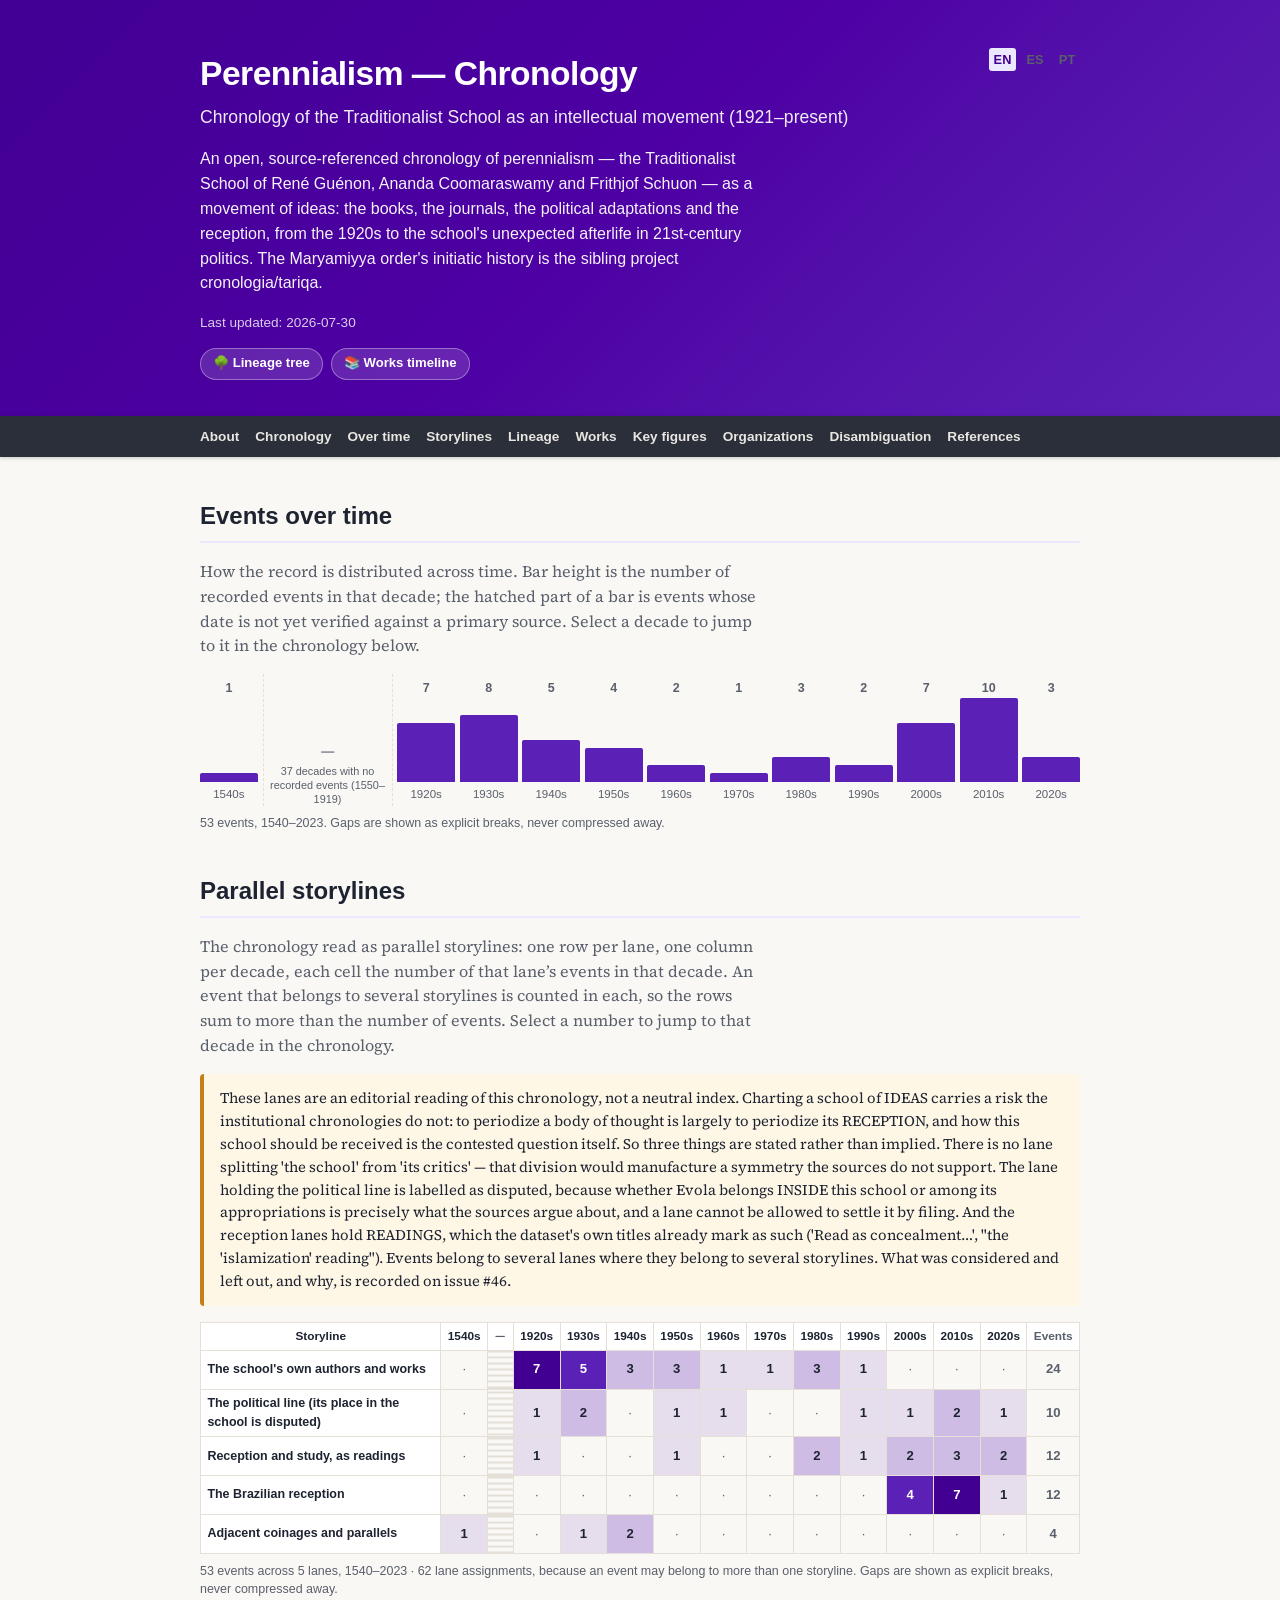
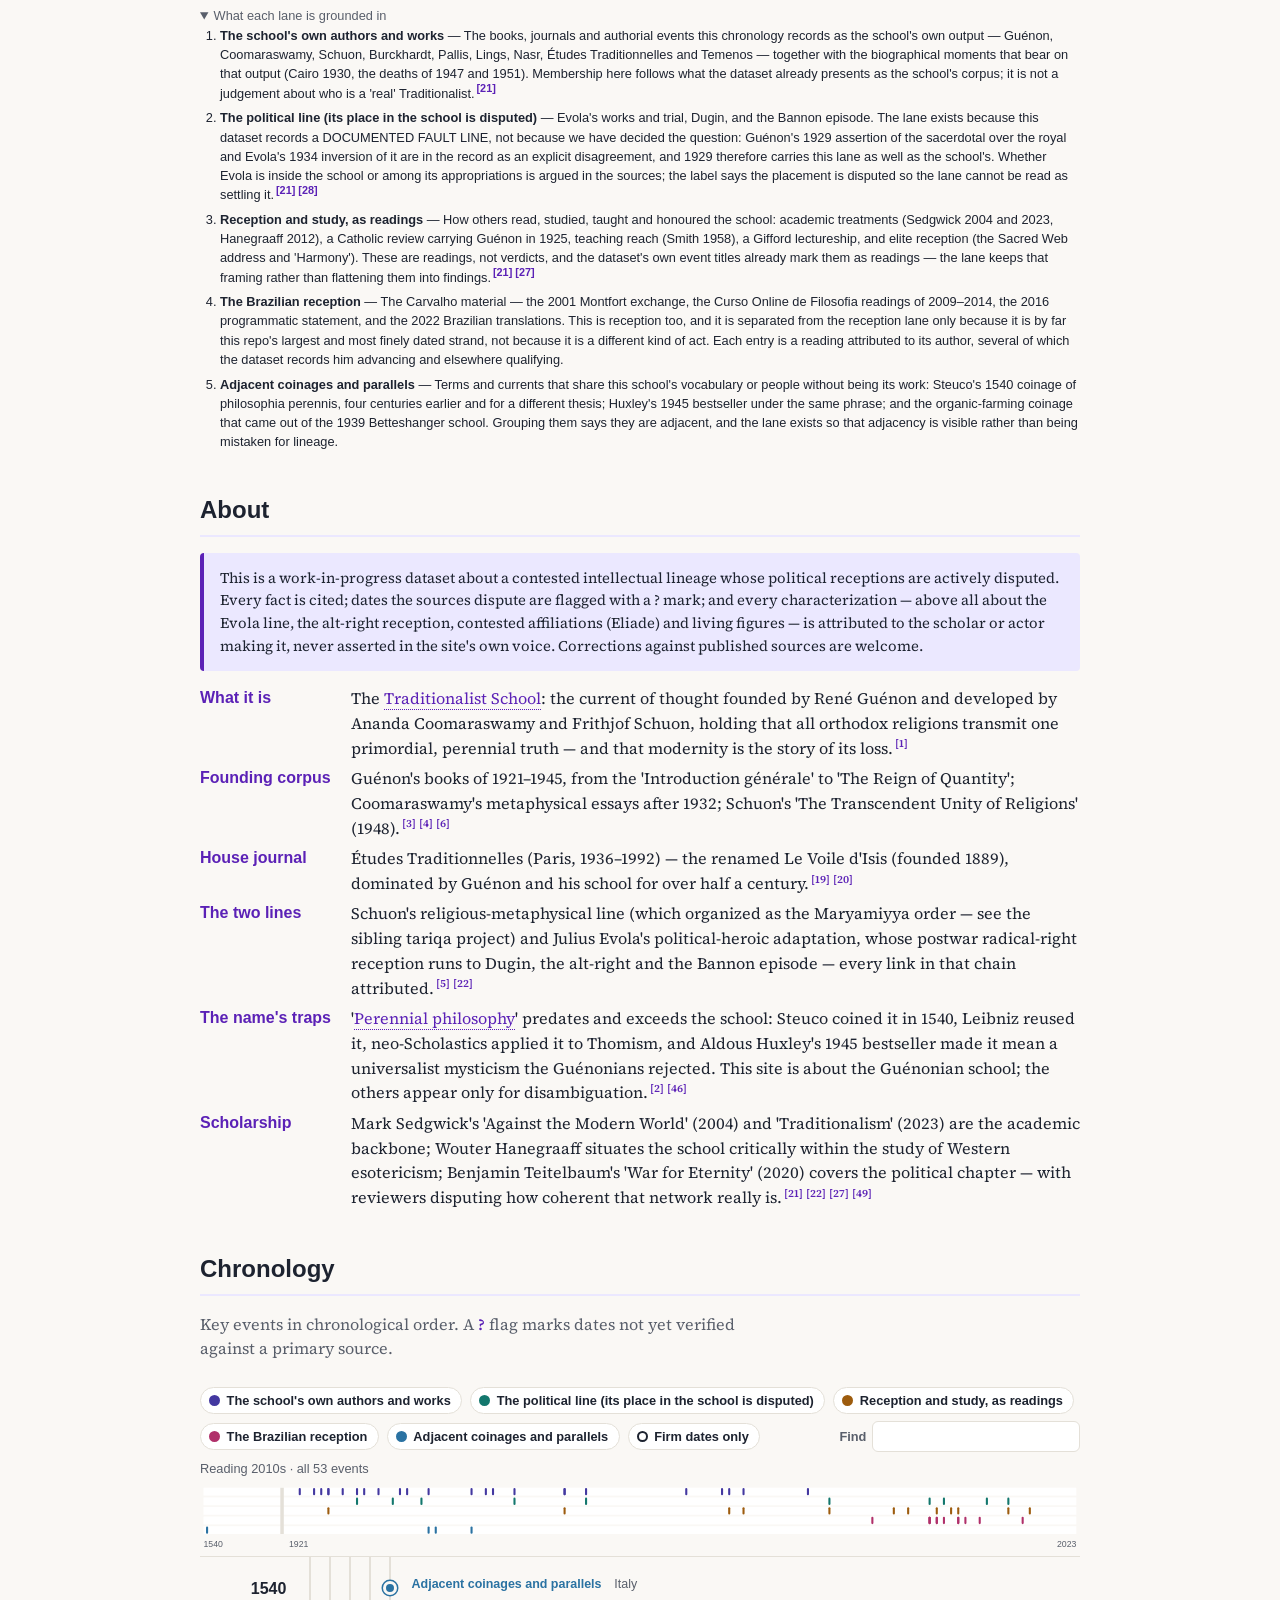
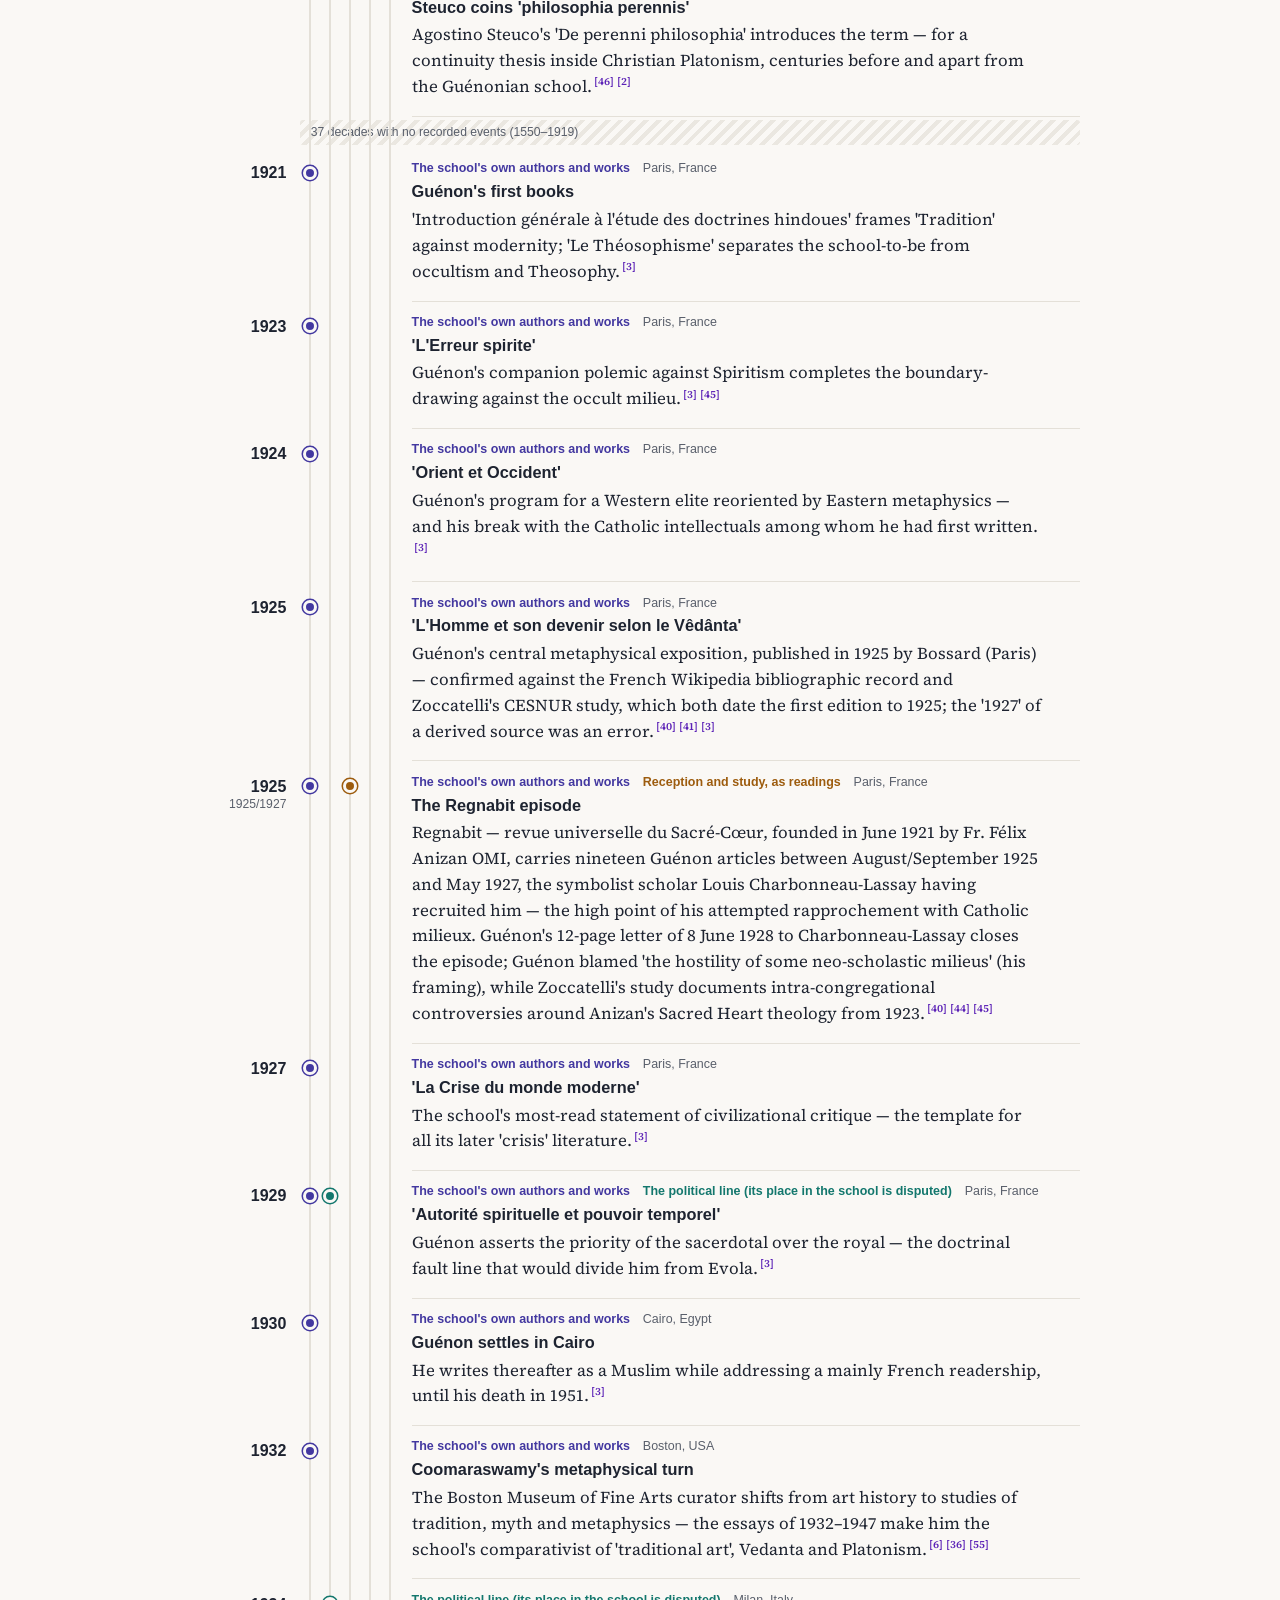
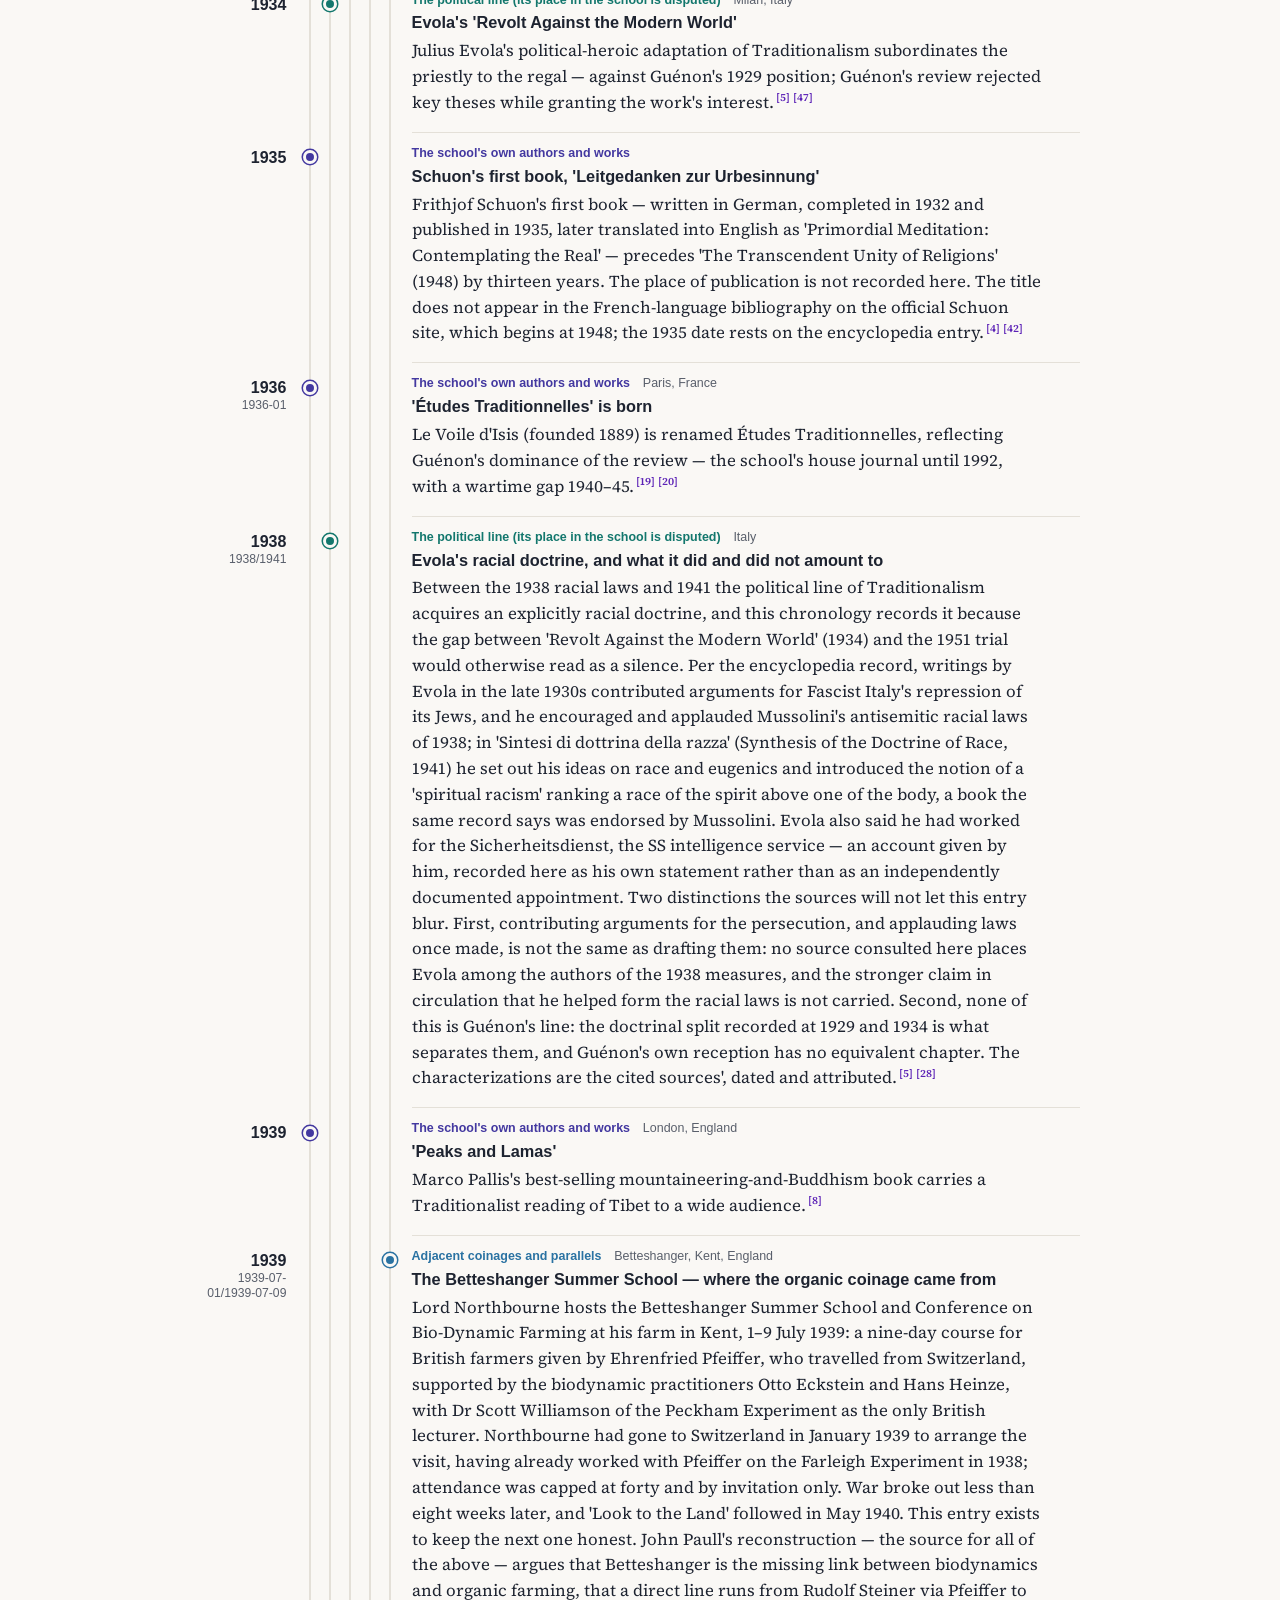
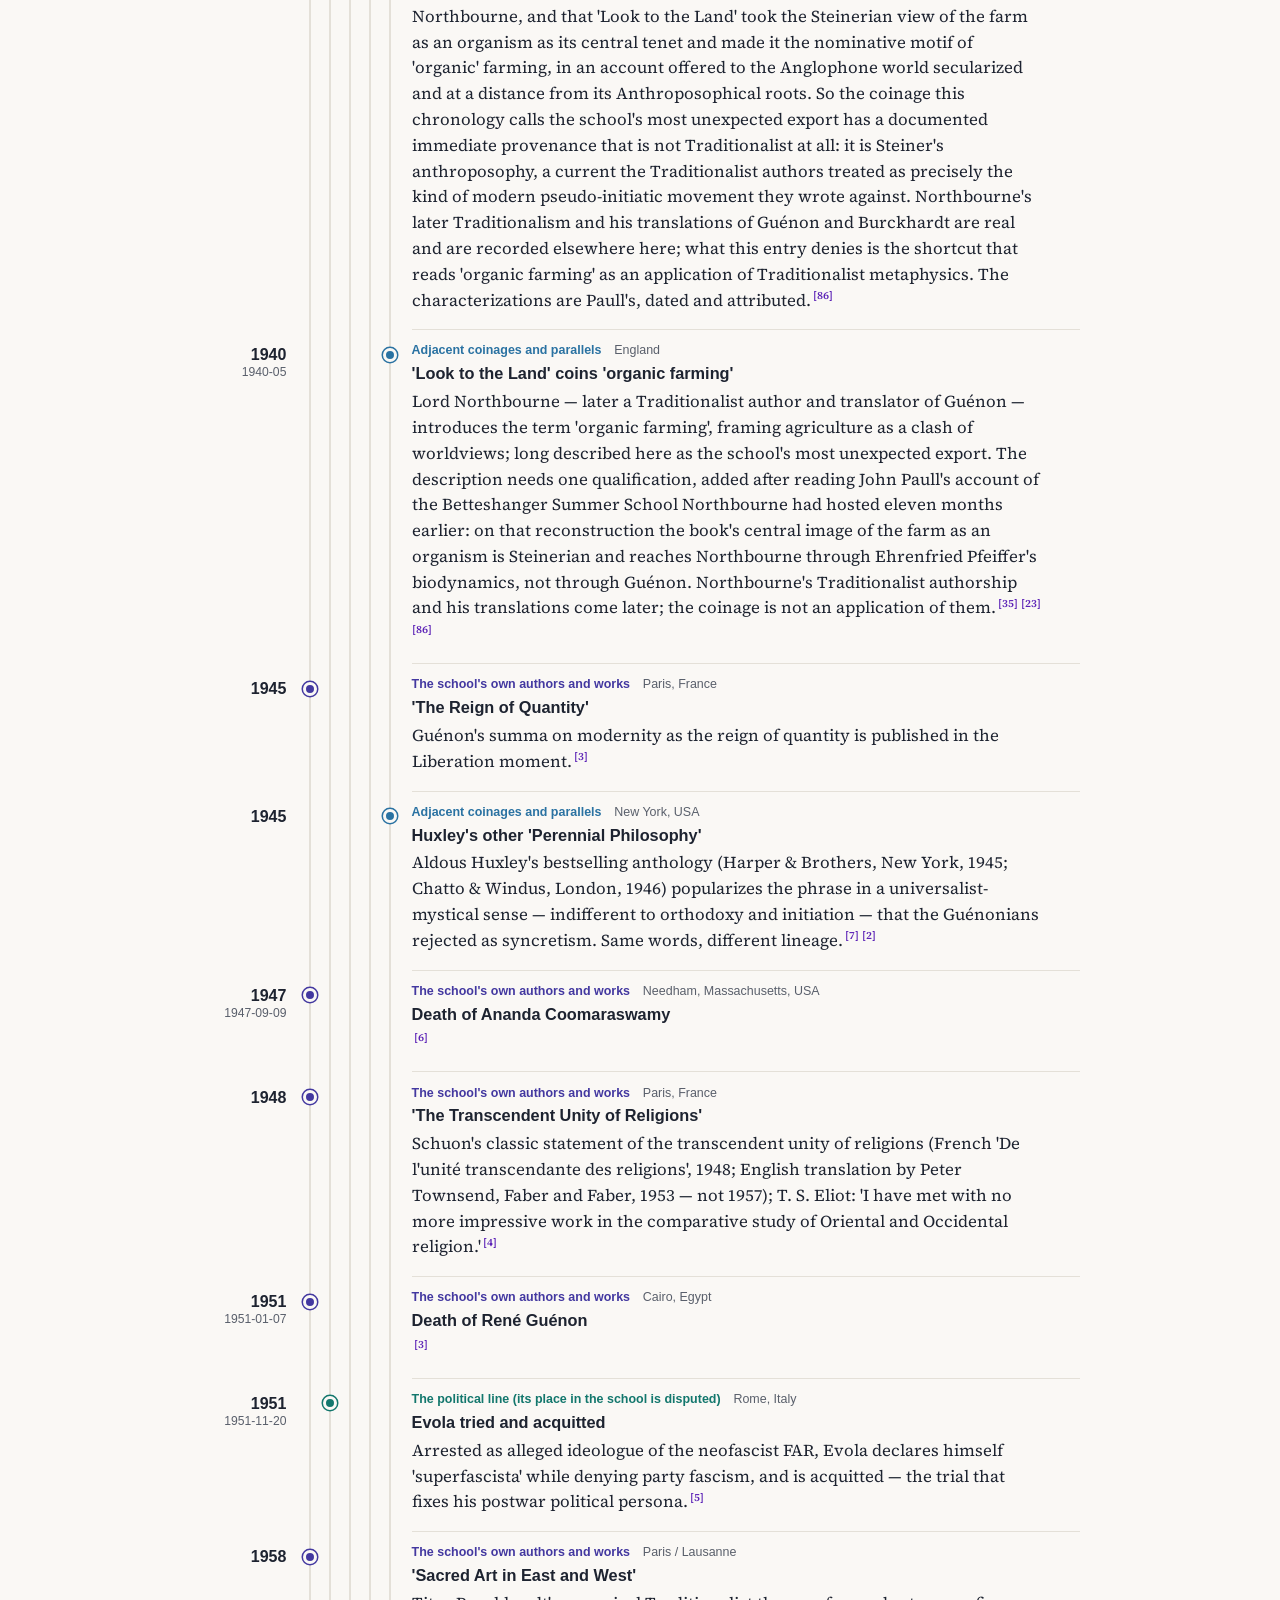
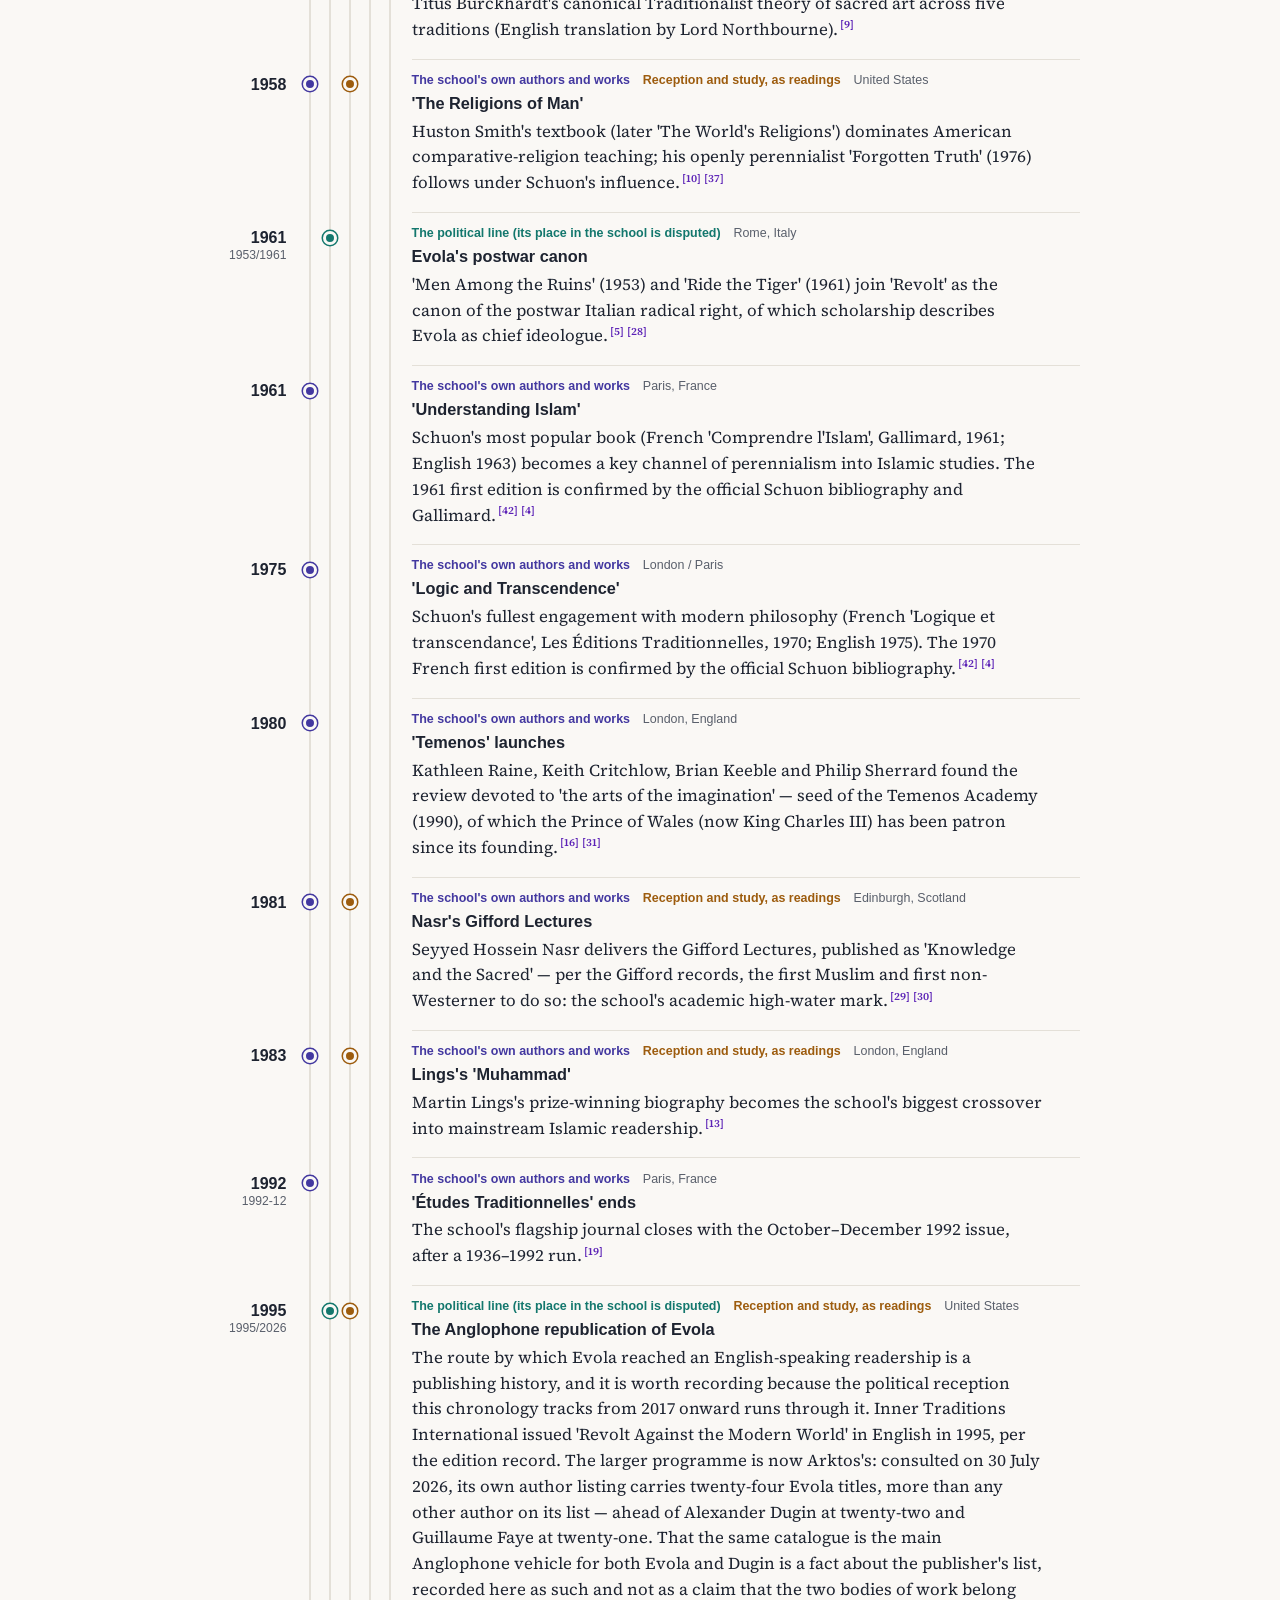
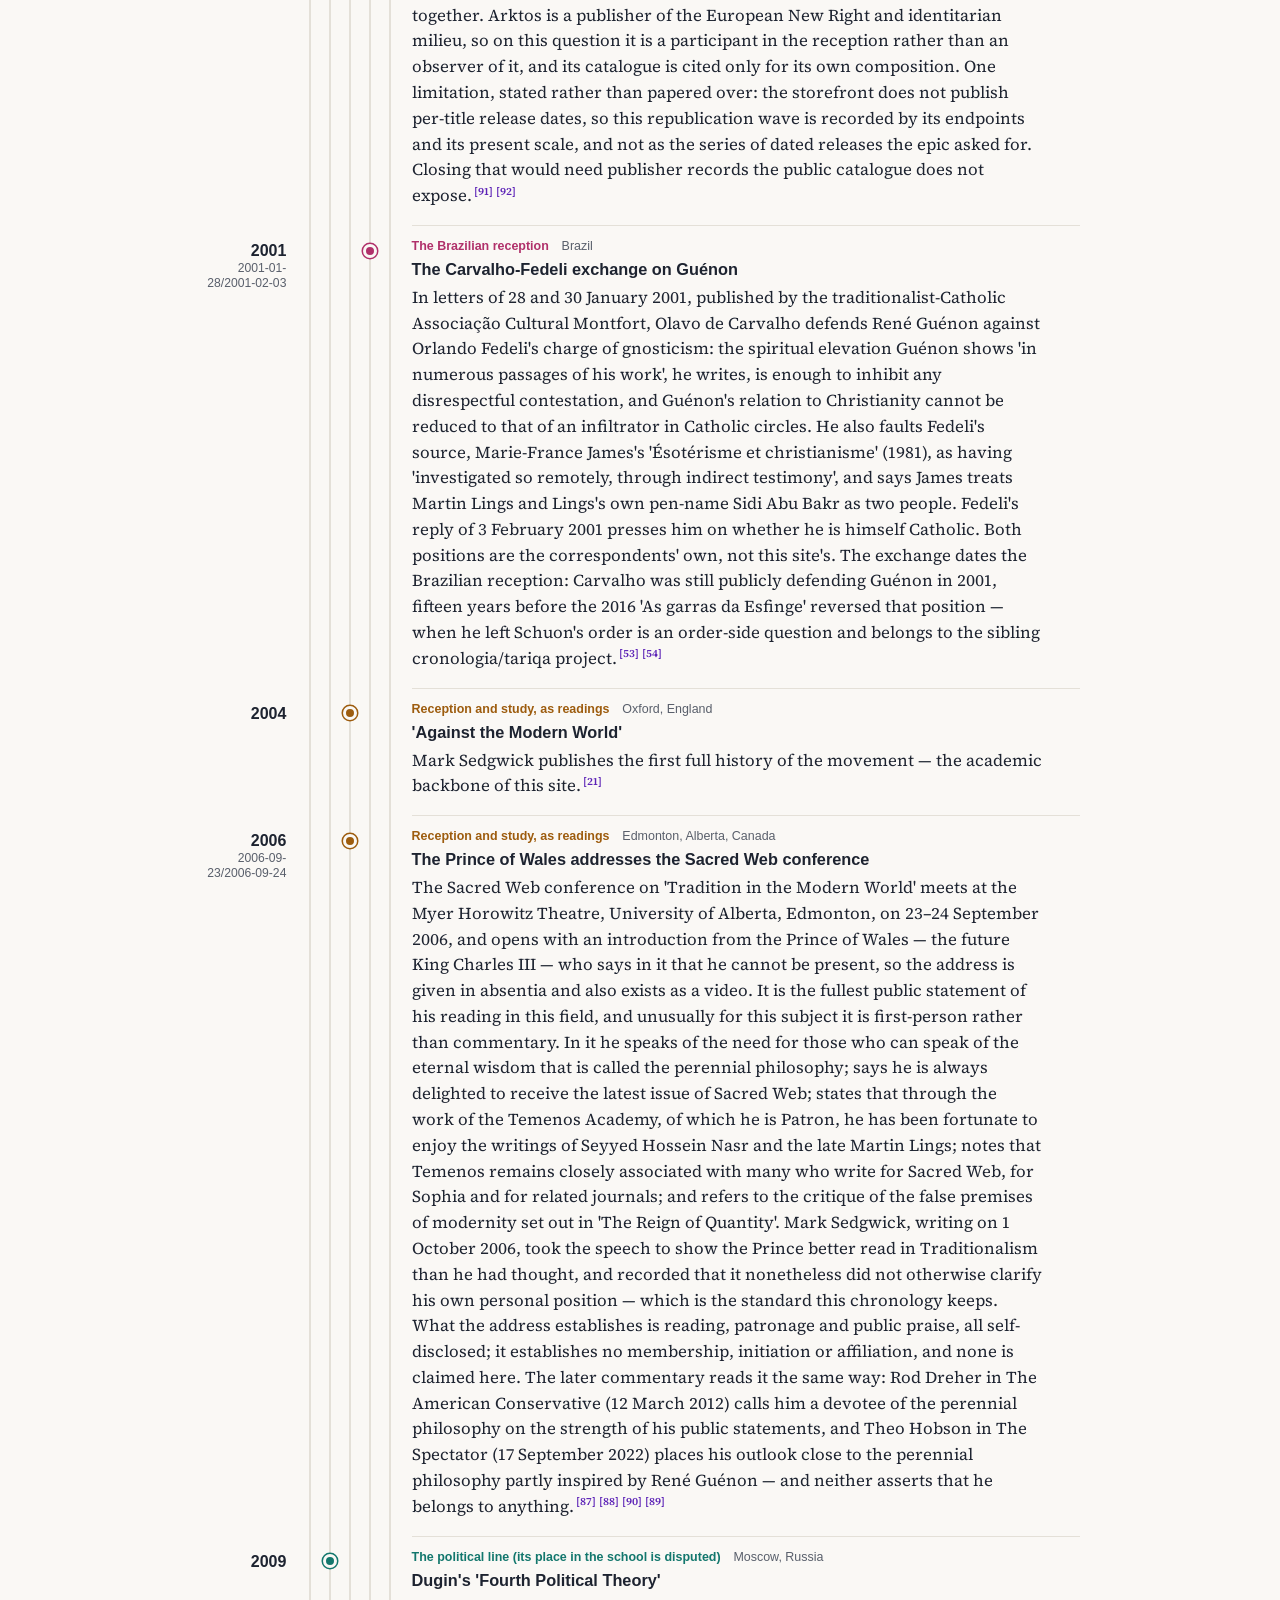
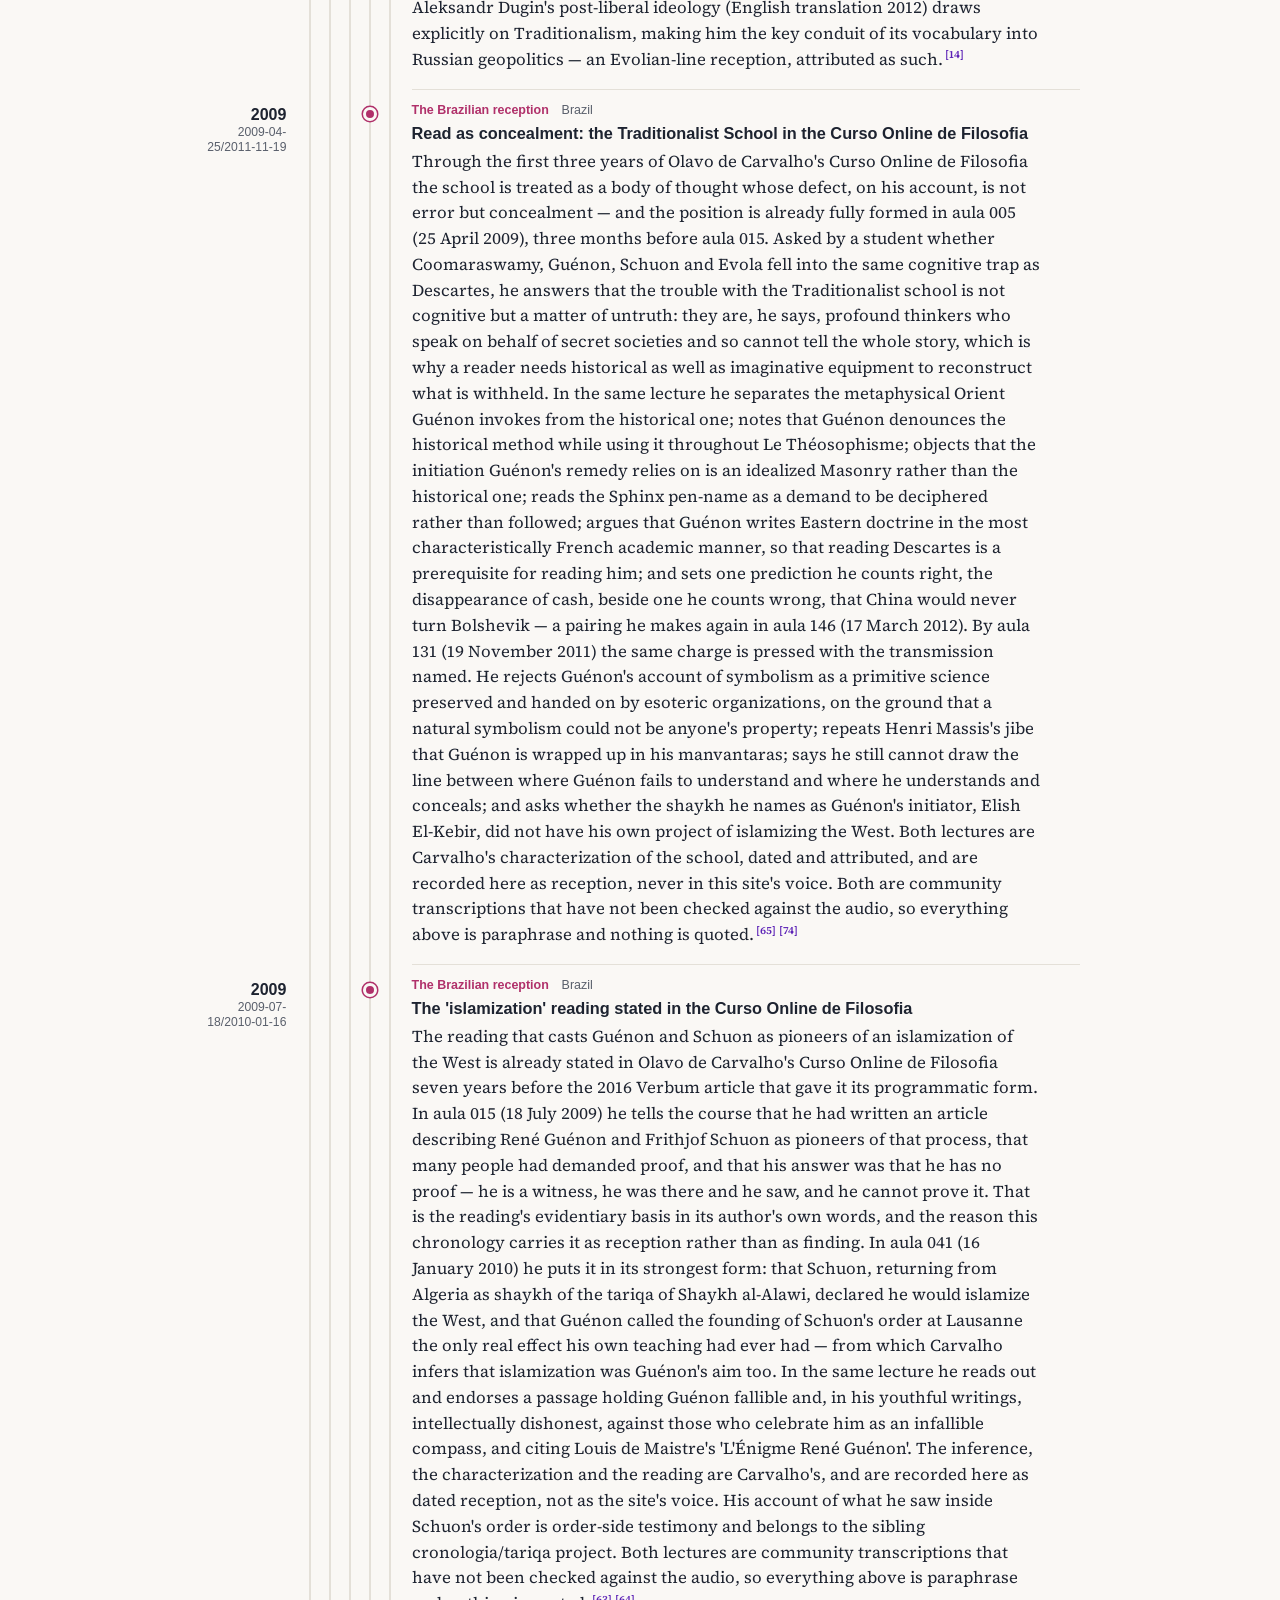
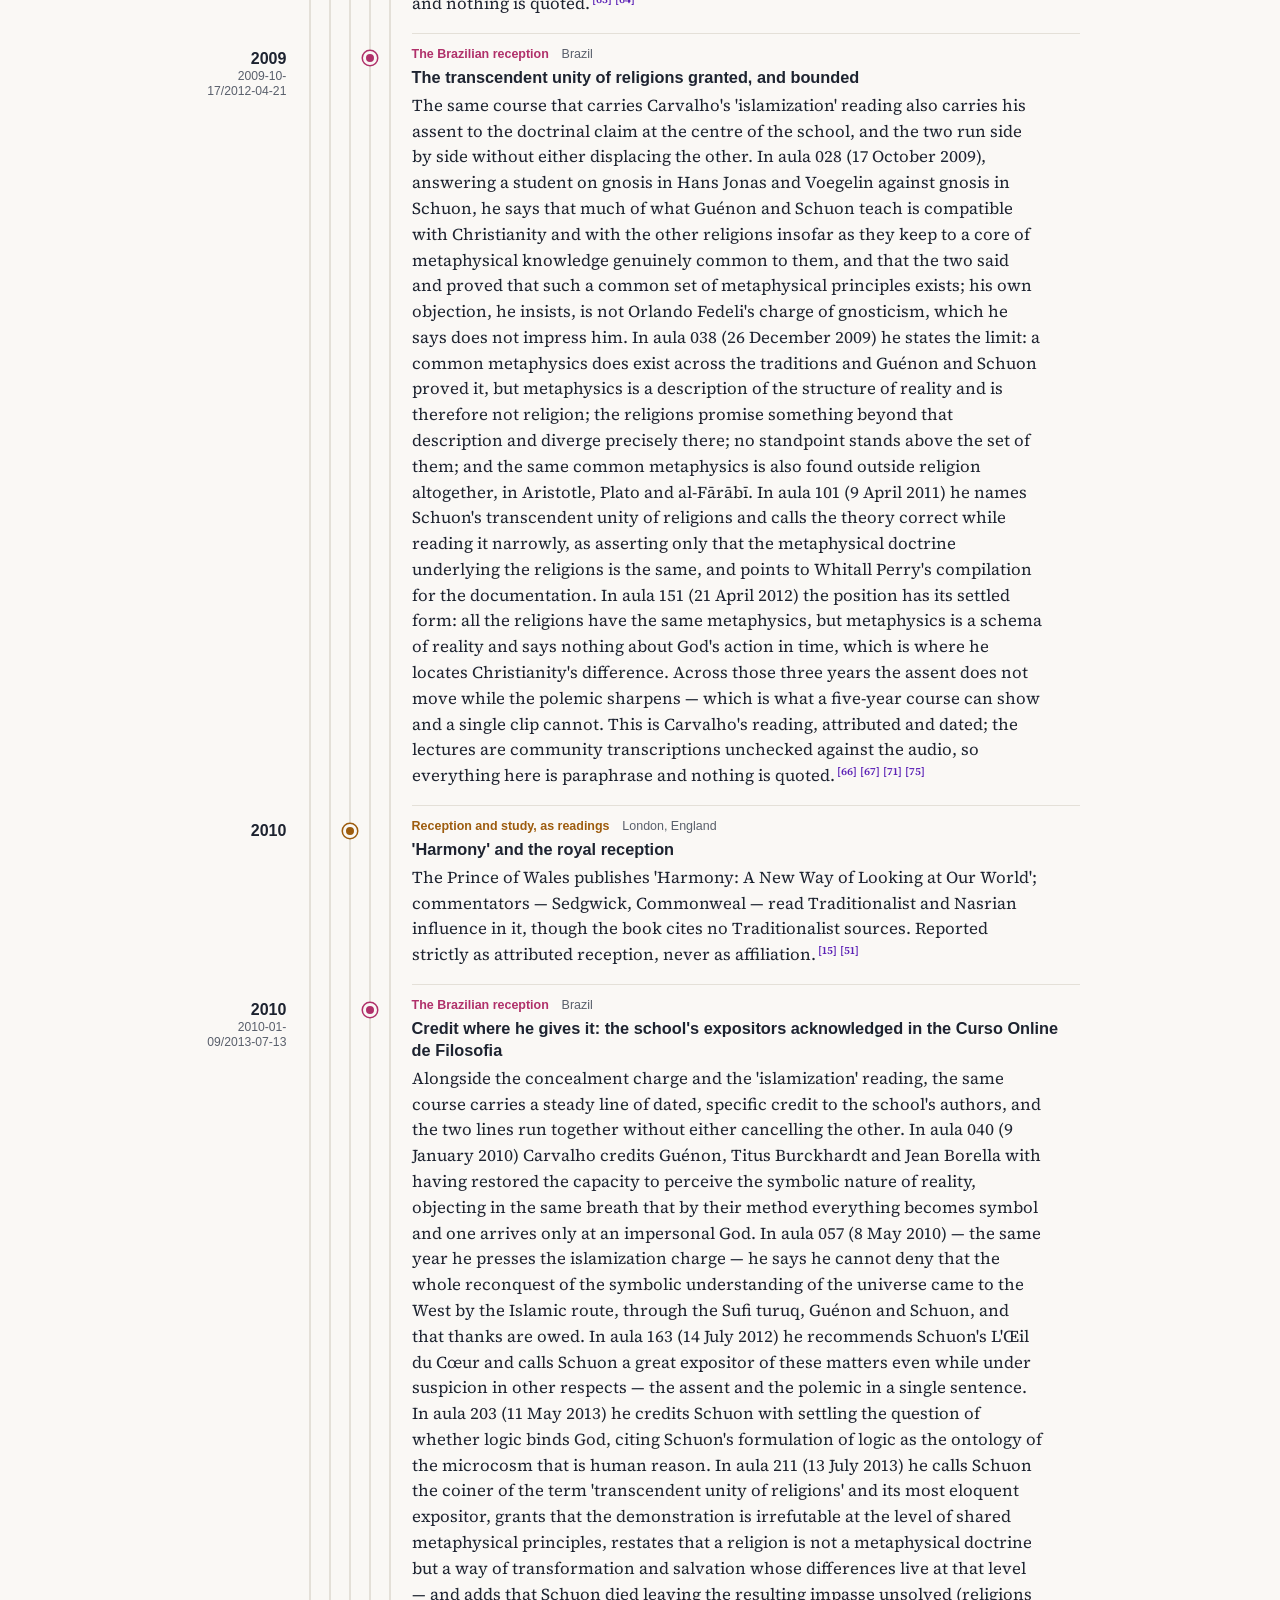
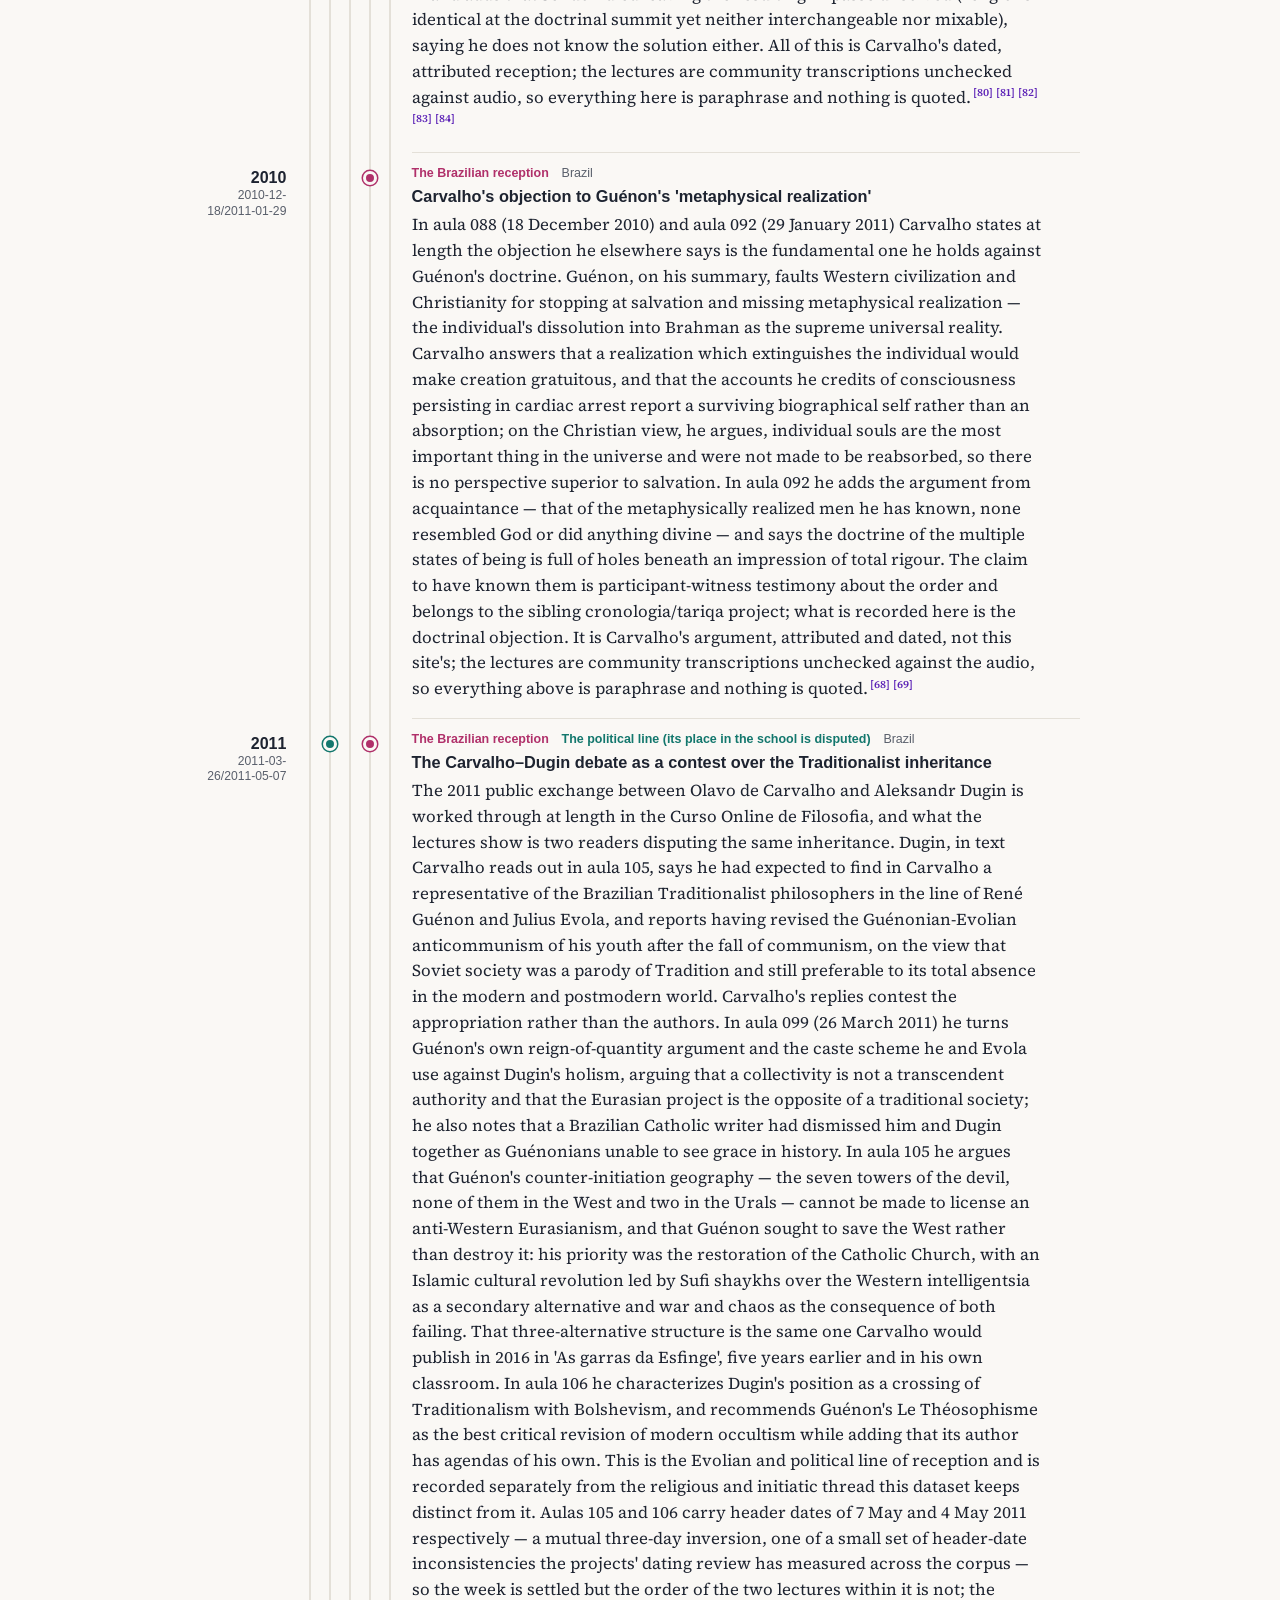
==== commit 66cba38e: "Adopt core#74/#118/#119/#120/#121/#123/#3: vocabulary, look, citations, disputed dates, shared tests" ====
--- a/docs/en/index.html
+++ b/docs/en/index.html
@@ -15,6 +15,7 @@
   </script>
   <link rel="stylesheet" href="../styles.css">
   <script src="../river.js" defer></script>
+  <script src="../cite.js" defer data-label="Reference" data-all="All references"></script>
   <link rel="canonical" href="https://cronologia.github.io/perennialism/en/">
   <link rel="alternate" hreflang="en" href="https://cronologia.github.io/perennialism/en/">
   <link rel="alternate" hreflang="es" href="https://cronologia.github.io/perennialism/es/">
--- a/docs/styles.css
+++ b/docs/styles.css
@@ -2,7 +2,7 @@
   --bg: #faf8f5;
   --surface: #ffffff;
   --ink: #1d2330;
-  --muted: #6b7280;
+  --muted: #595f6b;
   --accent: #5b21b6;
   --accent-dark: #3b1580;
   --accent-soft: #e9e2f7;
@@ -296,7 +296,7 @@
 .lang-switch { float: right; display: flex; gap: .35rem; align-items: center; font-size: .8rem; font-weight: 700; }
 .lang-switch a { color: var(--muted); text-decoration: none; padding: .1rem .3rem; border-radius: 3px; }
 .lang-switch a:hover { color: var(--accent); background: var(--accent-soft); }
-.lang-switch .lang-current { color: var(--accent); background: var(--accent-soft); padding: .1rem .3rem; border-radius: 3px; }
+.lang-switch .lang-current { color: var(--accent-dark); background: var(--accent-soft); padding: .1rem .3rem; border-radius: 3px; }
 
 /* Machine-translation disclaimer (non-English pages) */
 .i18n-disclaimer {
@@ -381,8 +381,8 @@
 /* Four steps of intensity — always alongside the printed number, never instead. */
 .sw-i1 { background: color-mix(in srgb, var(--accent) 12%, transparent); }
 .sw-i2 { background: color-mix(in srgb, var(--accent) 28%, transparent); }
-.sw-i3 { background: color-mix(in srgb, var(--accent) 46%, transparent); }
-.sw-i4 { background: color-mix(in srgb, var(--accent) 64%, transparent); }
+.sw-i3 { background: var(--accent); }
+.sw-i4 { background: var(--accent-dark); }
 .sw-i3 a, .sw-i4 a { color: #fff; }
 .sw-zero { background: transparent; }
 .sw-zero::after { content: '·'; color: var(--muted); }
@@ -426,9 +426,9 @@
 .rv-l0 { --c: var(--accent); }
 .rv-lanes .rv-l0 { --c: #4338a0; }
 .rv-l1 { --c: #13776d; }
-.rv-l2 { --c: #a8620f; }
+.rv-l2 { --c: #9d5c0e; }
 .rv-l3 { --c: #b0306a; }
-.rv-l4 { --c: #2f7fb5; }
+.rv-l4 { --c: #2a72a2; }
 .rv-l5 { --c: #5e7a1a; }
 .rv-l6 { --c: #8a5a44; }
 .rv-l7 { --c: #555f6d; }
@@ -499,6 +499,92 @@
   .rv-e { break-inside: avoid; }
   .rv-e[hidden] { display: grid; }
   .rv-card { animation: none; }
+}
+
+.rv-ribbon .rv-hl { font-size: 9.5px; font-weight: 700; fill: var(--ink); }
+.rv-ribbon .rv-hl-tick { stroke: var(--ink); stroke-width: 1; stroke-dasharray: 2 2; opacity: .55; }
+.rv-claims { margin: .55rem 0 0; font-size: .86rem; }
+.rv-claims-h { margin: 0 0 .3rem; font-size: .72rem; font-weight: 700; letter-spacing: .04em; text-transform: uppercase; color: var(--muted); }
+.rv-claims-h span { font-weight: 600; letter-spacing: 0; text-transform: none; margin-left: .3rem; }
+.rv-span { position: relative; height: 12px; margin: 0 .4rem .35rem; border-bottom: 1px solid var(--line); max-width: 22rem; }
+.rv-span i, .rv-span b { position: absolute; bottom: -1px; }
+.rv-span .rv-ct { width: 2px; height: 9px; margin-left: -1px; background: var(--accent); }
+.rv-span .rv-cr { height: 5px; min-width: 2px; background: color-mix(in srgb, var(--accent) 45%, transparent); border: 1px solid var(--accent); border-radius: 2px; }
+.rv-span b { width: 9px; height: 9px; margin-left: -4.5px; bottom: -5px; border-radius: 50%; background: var(--bg); border: 2px solid var(--accent); }
+.rv-claims ul { margin: 0; padding-left: 1.1rem; }
+.rv-claims li { margin: .1rem 0; }
+.rv-cyr { font-weight: 700; font-variant-numeric: tabular-nums; }
+
+/* ---------------------------------------------------------------------------
+   Citation previews (core#119): a click or tap on [n] shows the reference
+   beside the claim (src/cite.js). Colours come from the page tokens, so the
+   dark scheme needs nothing of its own. Never printed.
+   --------------------------------------------------------------------------- */
+.cite-pop {
+  position: fixed; inset: auto; margin: 0; max-width: min(26rem, calc(100vw - 16px));
+  padding: .7rem .85rem .6rem; background: var(--surface); color: var(--ink);
+  border: 1px solid var(--line); border-radius: 8px; font-size: .88rem; line-height: 1.45;
+  box-shadow: 0 8px 28px rgb(0 0 0 / .18);
+}
+.cite-pop-head { margin: 0 0 .3rem; font-size: .72rem; font-weight: 700; letter-spacing: .04em; text-transform: uppercase; color: var(--muted); }
+.cite-pop-body > a:first-child { font-weight: 600; }
+.cite-pop-body .ref-meta { margin-top: .15rem; }
+.cite-pop-foot { margin: .5rem 0 0; font-size: .8rem; }
+sup.cite a[aria-expanded] { text-decoration: underline; }
+@media print { .cite-pop { display: none !important; } }
+
+/* ---------------------------------------------------------------------------
+   Look and feel (core#118): a text face for the prose, and a palette derived
+   from one colour. Source Serif 4 (SIL OFL, src/fonts/OFL.txt) is self-hosted
+   - no font CDN, nothing that tracks readers - in two subsets: Latin (en, es,
+   pt) and Latin Extended, which a page downloads only if it uses one of its
+   characters. Navigation, labels, tables and figures stay in the system
+   face; only running prose takes the serif, with old-style figures.
+   Each site declares --accent; the dark shade and the soft tint derive from
+   it in OKLCH, calibrated against the 23 hand-tuned pairs (mean deltaE 0.02
+   and 0.009). A browser without relative colour syntax keeps the site's own
+   declared values.
+   --------------------------------------------------------------------------- */
+@font-face { font-family: 'Source Serif 4'; font-style: normal; font-weight: 400; font-display: swap;
+  src: url('fonts/source-serif-4-latin-400-normal.woff2') format('woff2'); unicode-range: U+0000-00FF,U+0131,U+0152-0153,U+02BB-02BC,U+02C6,U+02DA,U+02DC,U+0304,U+0308,U+0329,U+2000-206F,U+20AC,U+2122,U+2191,U+2193,U+2212,U+2215,U+FEFF,U+FFFD; }
+@font-face { font-family: 'Source Serif 4'; font-style: italic; font-weight: 400; font-display: swap;
+  src: url('fonts/source-serif-4-latin-400-italic.woff2') format('woff2'); unicode-range: U+0000-00FF,U+0131,U+0152-0153,U+02BB-02BC,U+02C6,U+02DA,U+02DC,U+0304,U+0308,U+0329,U+2000-206F,U+20AC,U+2122,U+2191,U+2193,U+2212,U+2215,U+FEFF,U+FFFD; }
+@font-face { font-family: 'Source Serif 4'; font-style: normal; font-weight: 600; font-display: swap;
+  src: url('fonts/source-serif-4-latin-600-normal.woff2') format('woff2'); unicode-range: U+0000-00FF,U+0131,U+0152-0153,U+02BB-02BC,U+02C6,U+02DA,U+02DC,U+0304,U+0308,U+0329,U+2000-206F,U+20AC,U+2122,U+2191,U+2193,U+2212,U+2215,U+FEFF,U+FFFD; }
+@font-face { font-family: 'Source Serif 4'; font-style: normal; font-weight: 400; font-display: swap;
+  src: url('fonts/source-serif-4-latin-ext-400-normal.woff2') format('woff2'); unicode-range: U+0100-02BA,U+02BD-02C5,U+02C7-02CC,U+02CE-02D7,U+02DD-02FF,U+0304,U+0308,U+0329,U+1D00-1DBF,U+1E00-1E9F,U+1EF2-1EFF,U+2020,U+20A0-20AB,U+20AD-20C0,U+2113,U+2C60-2C7F,U+A720-A7FF; }
+@font-face { font-family: 'Source Serif 4'; font-style: italic; font-weight: 400; font-display: swap;
+  src: url('fonts/source-serif-4-latin-ext-400-italic.woff2') format('woff2'); unicode-range: U+0100-02BA,U+02BD-02C5,U+02C7-02CC,U+02CE-02D7,U+02DD-02FF,U+0304,U+0308,U+0329,U+1D00-1DBF,U+1E00-1E9F,U+1EF2-1EFF,U+2020,U+20A0-20AB,U+20AD-20C0,U+2113,U+2C60-2C7F,U+A720-A7FF; }
+@font-face { font-family: 'Source Serif 4'; font-style: normal; font-weight: 600; font-display: swap;
+  src: url('fonts/source-serif-4-latin-ext-600-normal.woff2') format('woff2'); unicode-range: U+0100-02BA,U+02BD-02C5,U+02C7-02CC,U+02CE-02D7,U+02DD-02FF,U+0304,U+0308,U+0329,U+1D00-1DBF,U+1E00-1E9F,U+1EF2-1EFF,U+2020,U+20A0-20AB,U+20AD-20C0,U+2113,U+2C60-2C7F,U+A720-A7FF; }
+:root { --font-text: 'Source Serif 4', Georgia, 'Times New Roman', serif; }
+@supports (color: oklch(from red l c h)) {
+  :root {
+    --accent-dark: oklch(from var(--accent) calc(l * .76) c h);
+    --accent-soft: oklch(from var(--accent) .94 calc(c * .15) h);
+  }
+}
+.rv-text, .date-note, .section-intro, .rv-claims li, .notice, blockquote,
+#about p, #about li, #about dd,
+.cat-item p:not([class]), .related-card p:not([class]), .party-card p:not([class]) {
+  font-family: var(--font-text); font-variant-numeric: oldstyle-nums proportional-nums;
+}
+.rv-text { font-size: 1.04rem; line-height: 1.55; }
+
+/* ---------------------------------------------------------------------------
+   Print (core#3): the page on paper. On screen a reference is a link; on paper
+   it is only useful with its address, and with the archived copy's address
+   when the live one may be gone. Headings never end a page.
+   --------------------------------------------------------------------------- */
+@page { margin: 16mm 14mm; }
+@media print {
+  ol.references a[href^="http"]:not(.archive-link)::after,
+  ol.references a.archive-link::after {
+    content: " <" attr(href) ">"; font-size: .72rem; font-weight: 400; color: #444; word-break: break-all;
+  }
+  h2, h3 { break-after: avoid; page-break-after: avoid; }
+  .notice, ol.references li, .rv-claims { break-inside: avoid; page-break-inside: avoid; }
+  .rv-empty, .rv-status { display: none; }
 }
 
 /* ---------------------------------------------------------------------------
@@ -550,6 +636,13 @@
   .al-adjacent .al-node-status, .al-adjacent .al-status { color: #c3a9e8; }
   .rv-l0 { --c: var(--accent-hi); }
   .rv-lanes .rv-l0 { --c: #9d93ff; }
+  /* The light scheme's solid heat steps would sink into the dark page; the
+     translucent steps keep the scale reading dark-to-bright. */
+  .sw-i3 { background: color-mix(in srgb, var(--accent) 46%, transparent); }
+  .sw-i4 { background: color-mix(in srgb, var(--accent) 64%, transparent); }
+  .rv-span .rv-ct { background: var(--accent-hi); }
+  .rv-span .rv-cr { border-color: var(--accent-hi); background: color-mix(in srgb, var(--accent-hi) 35%, transparent); }
+  .rv-span b { border-color: var(--accent-hi); }
   .rv-l1 { --c: #4fc4b5; } .rv-l2 { --c: #e3a24f; } .rv-l3 { --c: #f07aa8; }
   .rv-l4 { --c: #6fb4e8; } .rv-l5 { --c: #a8c25a; } .rv-l6 { --c: #d49a7e; } .rv-l7 { --c: #a3adbb; }
   .rv-win { fill: var(--accent-hi); stroke: var(--accent-hi); }
